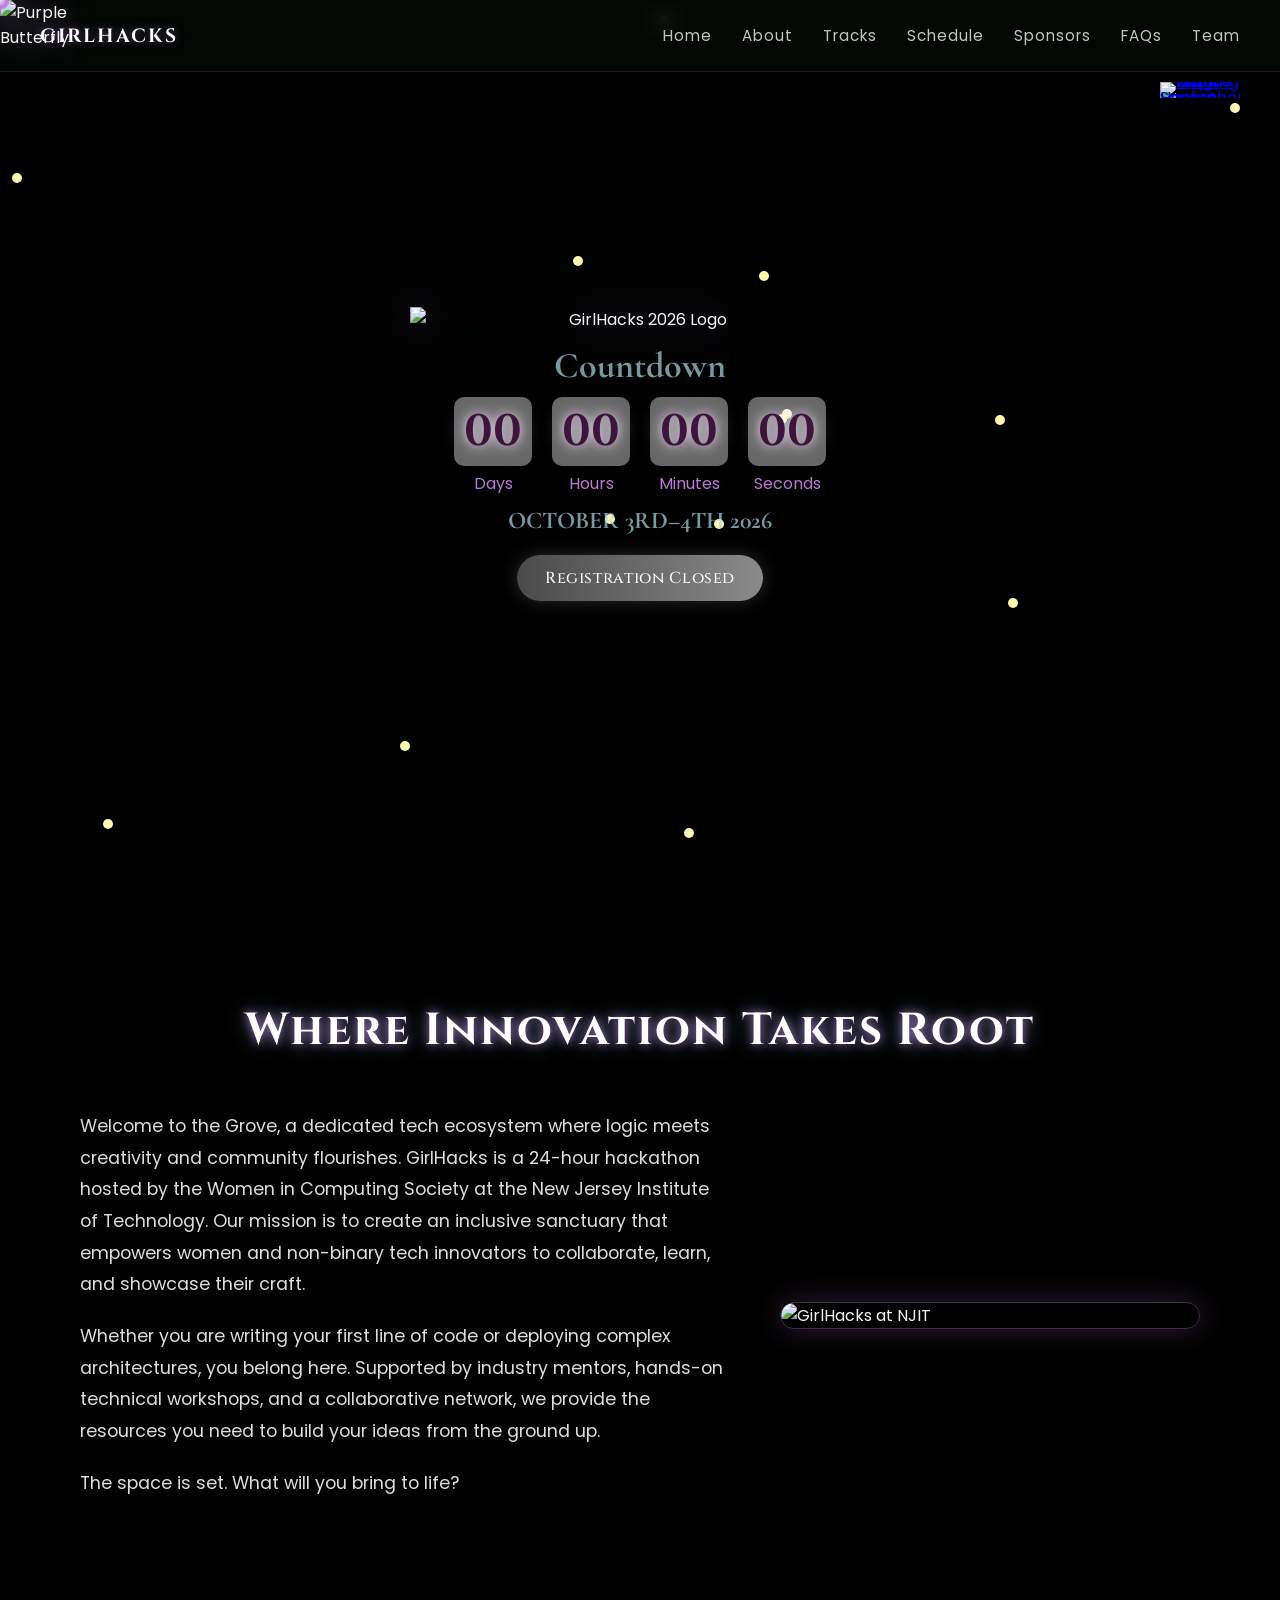
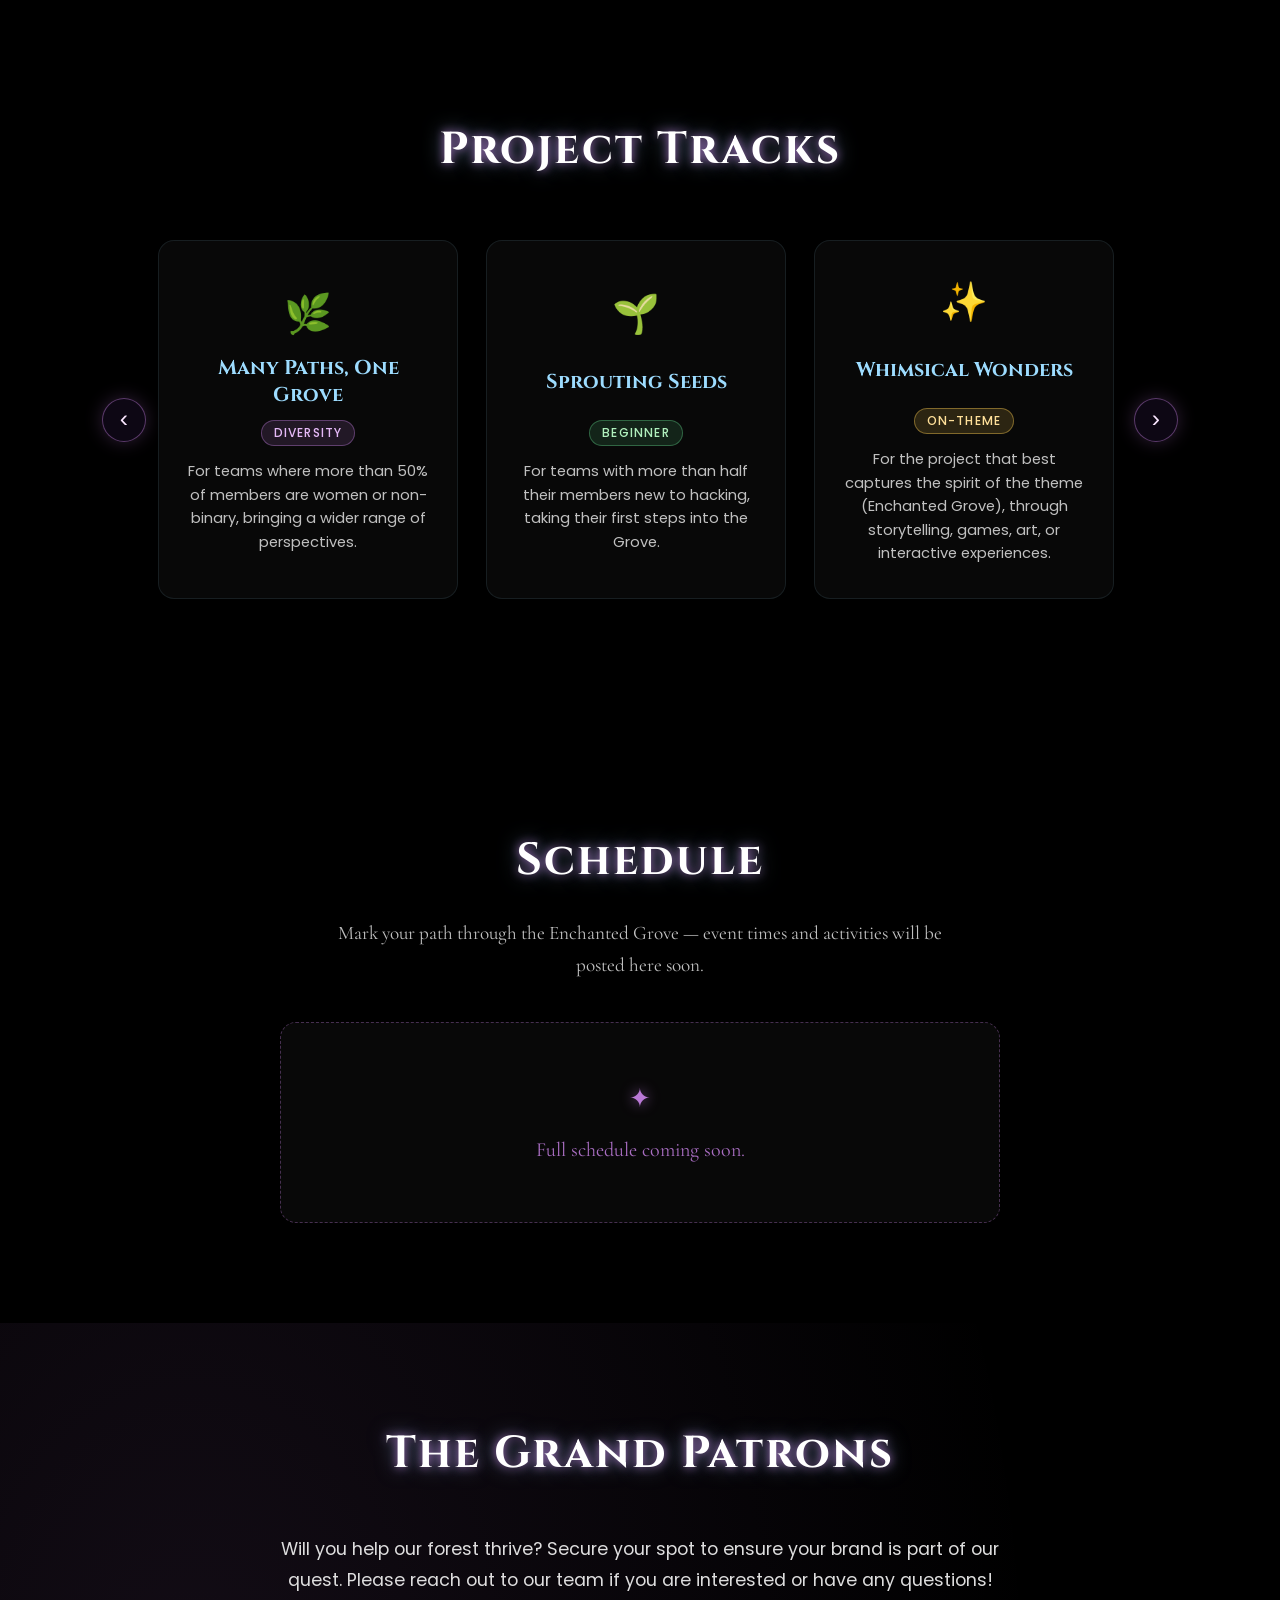
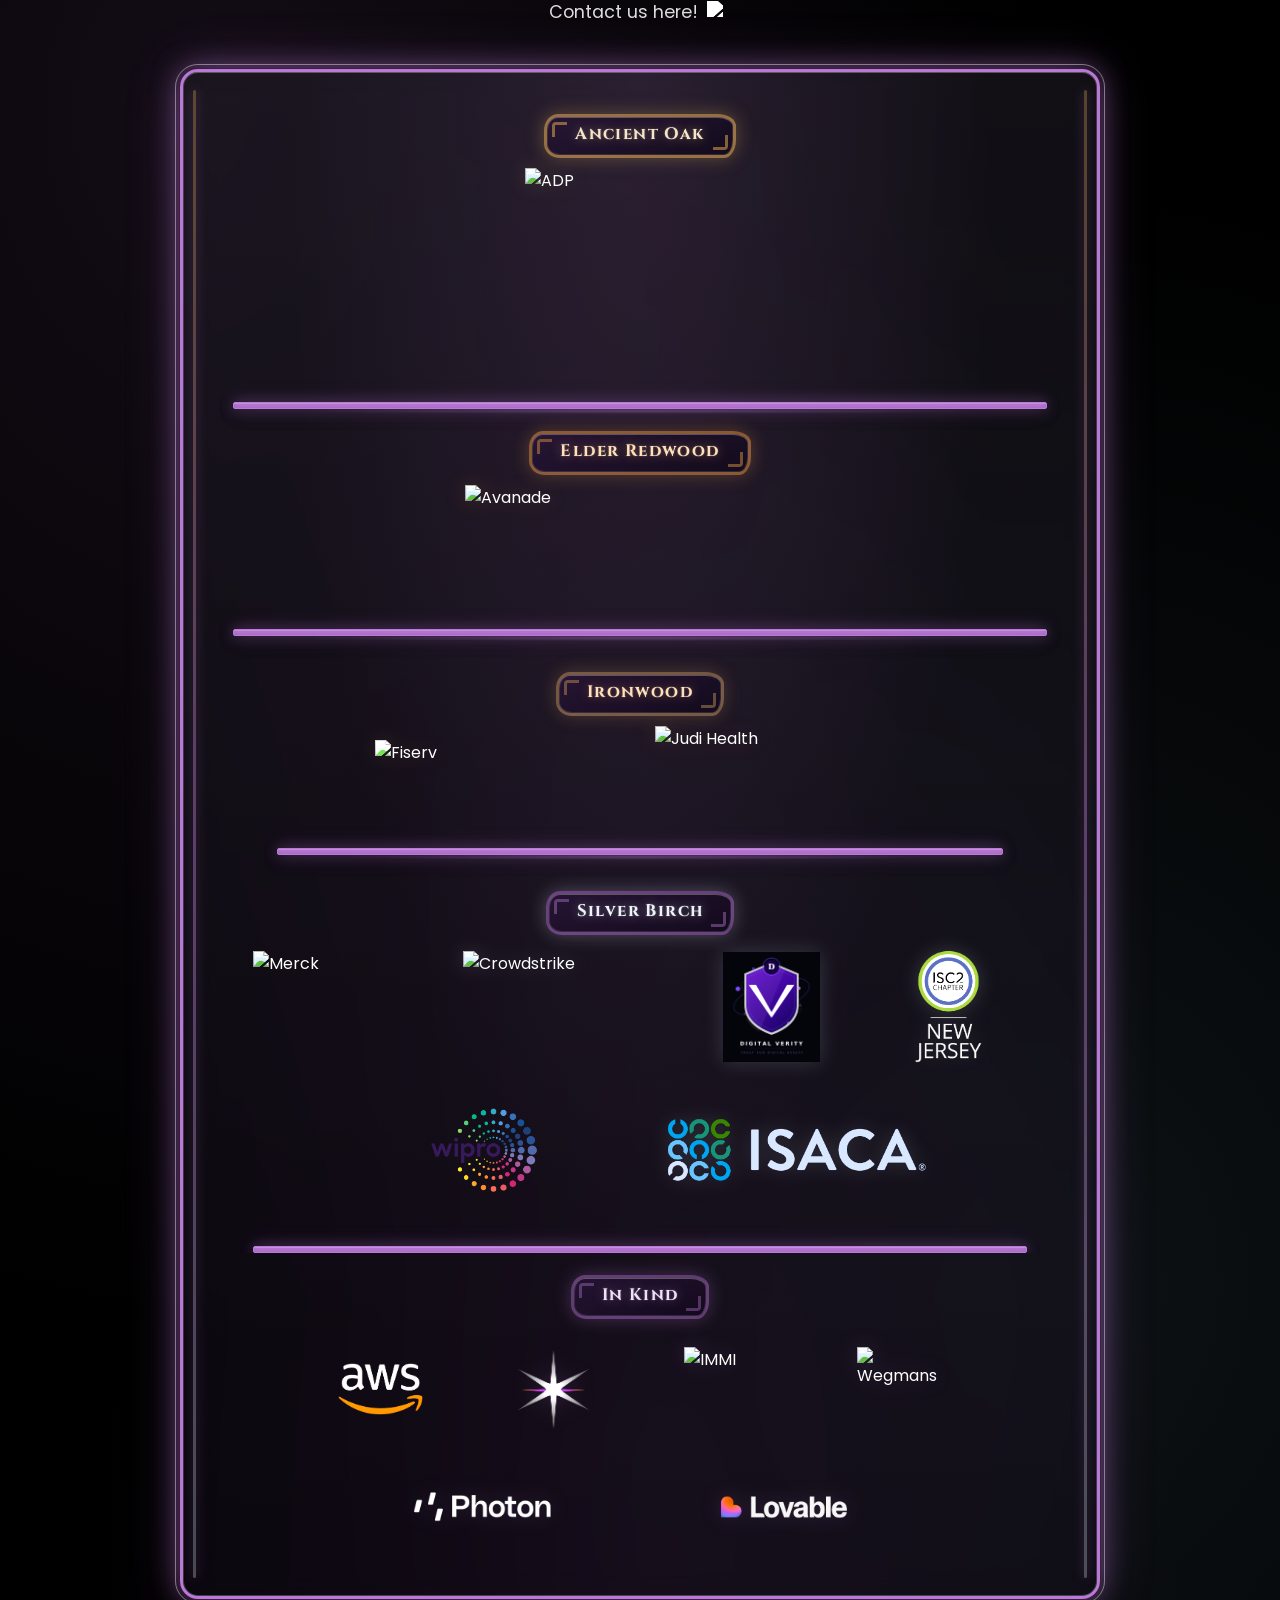
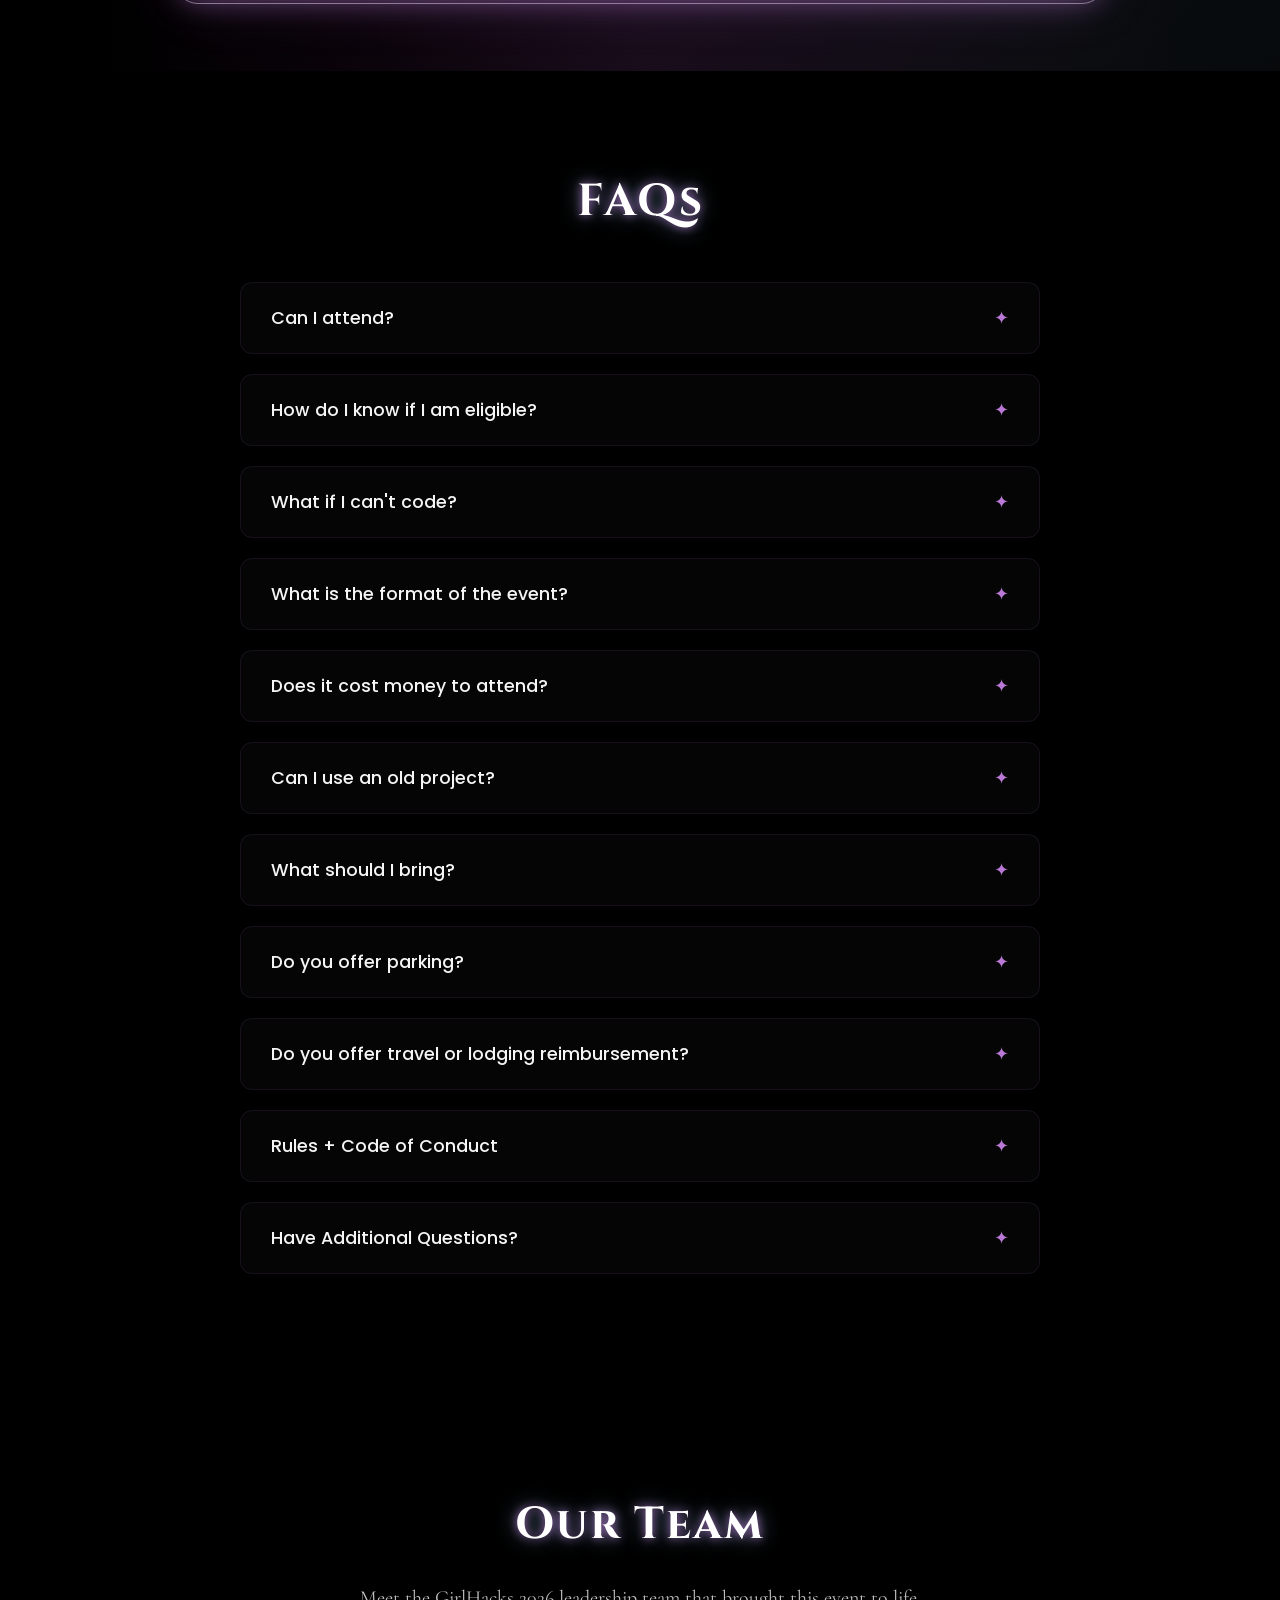
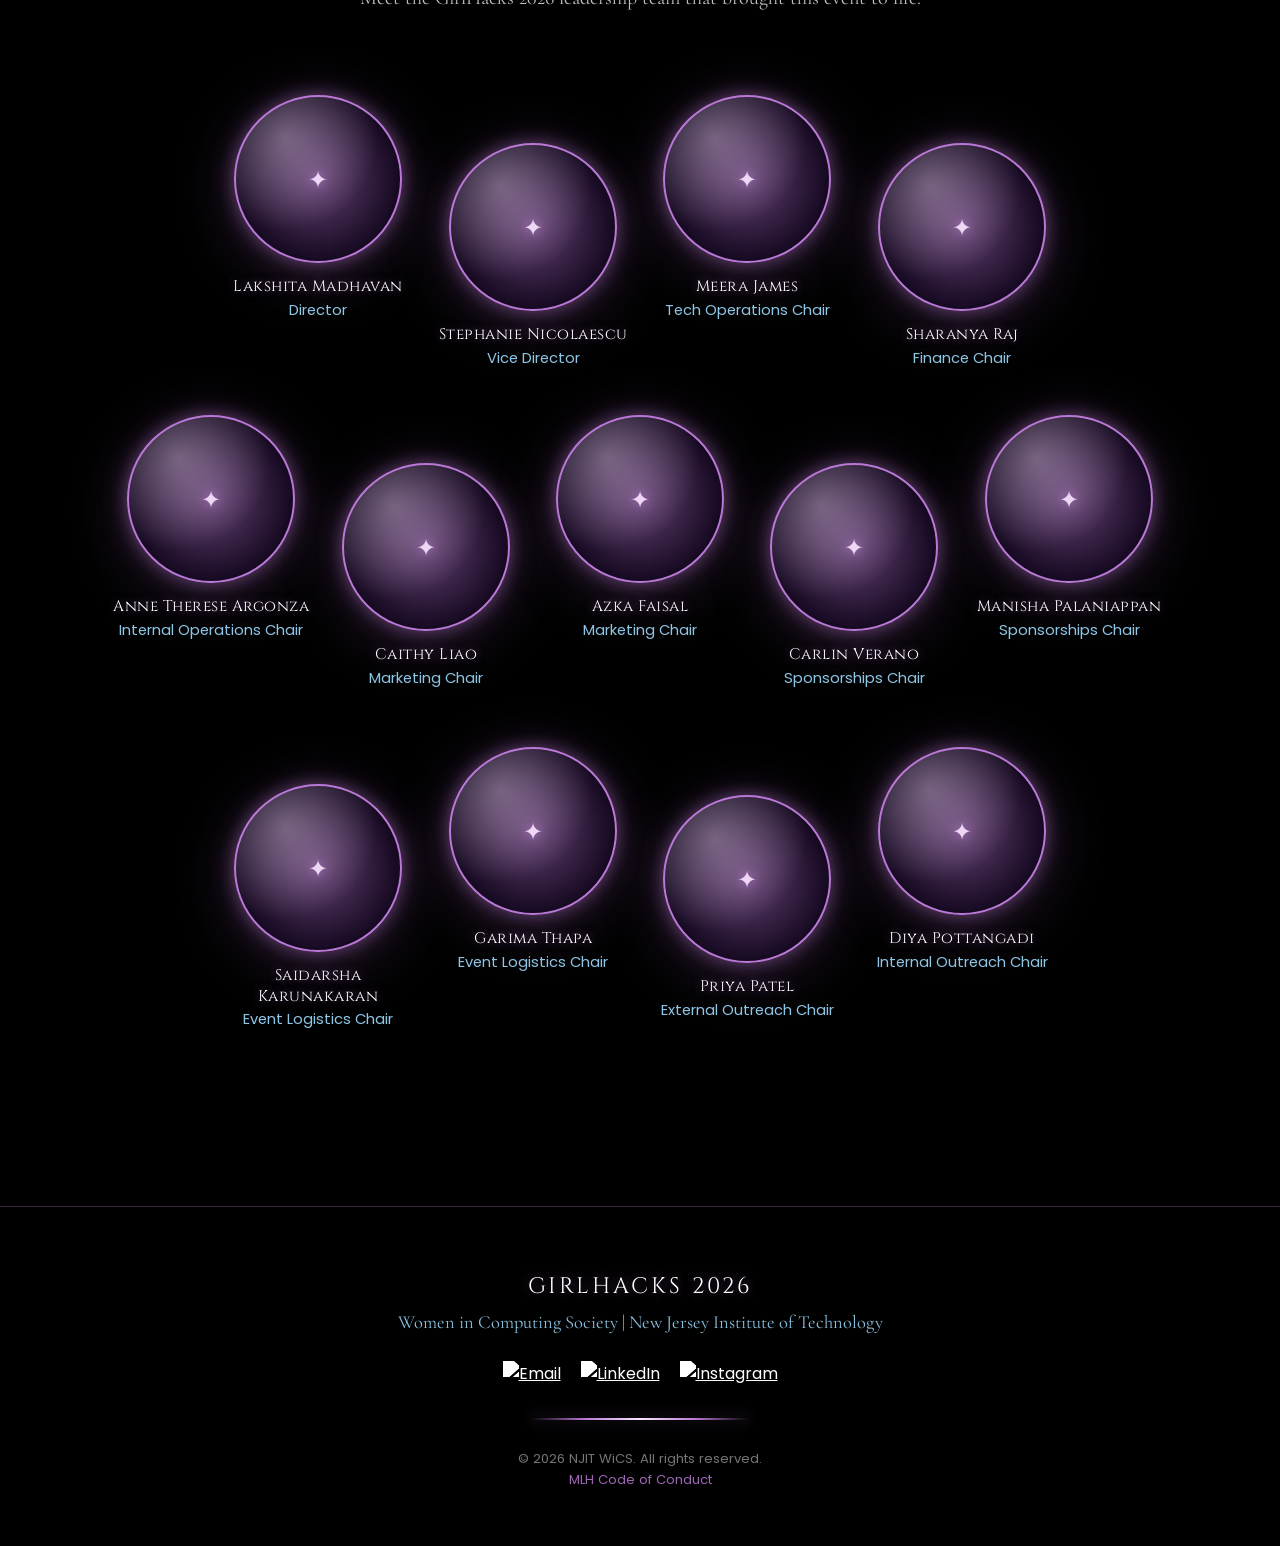
==== index.html @ 425a3413 "added sponsor tracks" ====
<!DOCTYPE html>
<html lang="en">
<head>
  <meta charset="UTF-8" />
  <meta name="viewport" content="width=device-width, initial-scale=1.0"/>
  <meta name="theme-color" content="#000000"/>
  <title>NJIT GIRLHACKS</title>
  <link rel="icon" href="assets/girlhacks_26_logo.PNG" type="image/png" />
  <link rel="apple-touch-icon" href="assets/girlhacks_26_logo.PNG" />


  <!-- Google tag (gtag.js) -->
  <script async src="https://www.googletagmanager.com/gtag/js?id=G-Q9ZQTSE6NP"></script>
  <script>
    window.dataLayer = window.dataLayer || [];
    function gtag(){dataLayer.push(arguments);}
    gtag('js', new Date());
    gtag('config', 'G-Q9ZQTSE6NP');
  </script>


  <!-- Fonts -->
  <link href="https://fonts.googleapis.com/css2?family=Cinzel:wght@400;700&family=Cormorant+Garamond:wght@400;600&family=Poppins:wght@300;400;500&display=swap" rel="stylesheet">


  <style>
    * {
      margin: 0;
      padding: 0;
      box-sizing: border-box;
    }


    html.lenis {
      height: auto;
    }


    .lenis-smooth {
      scroll-behavior: auto !important;
    }


    html {
      background-color: #000;
      overflow-x: hidden;
    }


    body {
      font-family: 'Poppins', sans-serif;
      color: #f5f5f5;
      overflow-x: hidden;
      background-color: #000;
      background-image:
        linear-gradient(rgba(0, 0, 0, 0.406), rgba(0, 0, 0, 0.85)),
        url('assets/landingBackground.png');
      background-repeat: no-repeat;
      background-position: center center;
      background-size: cover;
      background-attachment: fixed;
      cursor: none;
    }


    /* HERO */
    .hero {
      min-height: 100vh;
      padding: calc(var(--nav-height) + 20px) 0 60px;
      background: transparent;
      display: flex;
      align-items: center;
      justify-content: center;
      text-align: center;
      position: relative;
      overflow: hidden;
    }


    /* CONTENT */
    .hero-content {
      max-width: 800px;
      padding: 20px;
      animation: fadeUp 1.5s ease;
      z-index: 2;
    }


    .hero-logo {
      display: block;
      max-width: 460px;
      width: min(80vw, 460px);
      margin: 0 auto 0;
      filter: drop-shadow(0 0 24px rgba(186, 121, 214, 0.45)) drop-shadow(0 0 48px rgba(157, 220, 255, 0.25));
    }


    h1 {
      font-family: 'Cinzel', serif;
      font-size: 4rem;
      letter-spacing: 3px;
      margin-bottom: -20px;
      text-shadow:
        0 0 10px rgba(173,216,230,0.7),
        0 0 20px rgba(173,216,230,0.5);
    }


    .subtitle {
      font-family: 'Cormorant Garamond', serif;
      font-size: 1.5rem;
      margin-top: 10px;
      margin-bottom: 20px;
      font-weight: bold;
      color: rgba(173,216,230,0.7);
    }

    .registration-closed {
      display: inline-block;
      margin: 0 auto 24px;
      padding: 12px 28px;
      font-family: 'Cinzel', serif;
      font-size: 1rem;
      font-weight: 500;
      letter-spacing: 0.04em;
      color: #fff;
      background: linear-gradient(90deg, #4a4a4a, #8a8a8a);
      border-radius: 50px;
      box-shadow: 0 0 18px rgba(120, 120, 120, 0.35);
      pointer-events: none;
      user-select: none;
    }


    /* SOCIAL ICONS */
    .social-icons {
      display: flex;
      justify-content: center;
      gap: 20px;
      margin-top: 10px;
    }


    .social-icons img {
      width: 38px;
      filter: brightness(0) invert(1);
      transition: all 0.3s ease;
    }


    .social-icons a:hover img {
      transform: scale(1.2);
      filter: drop-shadow(0 0 10px #9ddcff);
    }


    .email-icon-link {
      display: inline-flex;
      vertical-align: middle;
      text-decoration: none;
      margin-left: 4px;
    }


    .email-icon-link img {
      width: 24px;
      height: 24px;
      filter: brightness(0) invert(1);
      transition: all 0.3s ease;
    }


    .email-icon-link:hover img {
      transform: scale(1.15);
      filter: drop-shadow(0 0 8px #9ddcff);
    }


    /* COUNTDOWN */
    .countdown {
      margin-top: 12px;
      text-align: center;
    }


    .countdown h2 {
      font-family: 'Cormorant Garamond', serif;
      font-size: 2.25rem;
      margin-bottom: 10px;
      color: rgba(173,216,230,0.7);
    }


    .countdown-timer {
      display: flex;
      justify-content: center;
      gap: 20px;
    }


    .time-unit {
      display: flex;
      flex-direction: column;
      align-items: center;
    }


    .time-unit span {
      font-family: 'Cinzel', serif;
      font-size: 2.75rem;
      font-weight: bold;
      color: #3d143d;
      padding: 5px 10px;
      border-radius: 10px;
      background: rgba(255,255,255,0.4);
      text-shadow:
        0 0 10px rgba(250,230,255,0.7),
        0 0 20px rgba(250,230,255,0.8);
    }


    .time-unit p {
      font-size: 1rem;
      margin-top: 5px;
      color: #ba79d6;
    }


    /* FLOATING PARTICLES */
    .particle {
      position: fixed;
      width: 10px;
      height: 10px;
      border-radius: 70%;
      background: #fff6b0;
      pointer-events: none;  
      z-index: 1; 
      animation: floatParticle linear infinite;
    }


    @keyframes floatParticle {
      0% { transform: translateY(0); opacity: 0; }
      50% { opacity: 1; }
      100% { transform: translateY(-80px); opacity: 0; }
    }


    /* CURSOR GLOW */
    .cursor {
      position: fixed;
      width: 20px;
      height: 20px;
      border-radius: 50%;
      pointer-events: none;
      background: radial-gradient(circle, #fae6ff, #ba79d6, transparent);
      transform: translate(-50%, -50%);
      z-index: 4000;
    }


    .trail {
      position: fixed;
      width: 4px;
      height: 4px;
      border-radius: 50%;
      background: #ba79d6;
      pointer-events: none;
      z-index: 3999;
      animation: fadeTrail 1s linear forwards;
    }


    @keyframes fadeTrail {
      to {
        opacity: 0;
        transform: scale(0.3);
      }
    }


    /* ANIMATIONS */
    @keyframes fadeUp {
      from { opacity: 0; transform: translateY(40px); }
      to { opacity: 1; transform: translateY(0); }
    }


    .navbar {
      position: fixed;
      top: 0;
      left: 0;
      width: 100%;
      padding: 12px max(40px, env(safe-area-inset-right)) 12px max(40px, env(safe-area-inset-left));
      padding-top: max(12px, env(safe-area-inset-top));
      display: flex;
      justify-content: flex-end;
      align-items: center;
      z-index: 1000;
      cursor: none;
      background: rgba(4, 13, 6, 0.6);
      backdrop-filter: blur(12px);
      -webkit-backdrop-filter: blur(12px);
      border-bottom: 1px solid rgba(186, 121, 214, 0.15);
      box-sizing: border-box;
      min-height: var(--nav-height);
      overflow: visible;
    }

    .nav-logo {
      display: inline-flex; 
      align-items: center;  
      font-family: 'Cinzel', serif;
      font-size: 1.2rem;
      font-weight: 700;
      letter-spacing: 2px;
      color: #fff;
      text-decoration: none;
      cursor: none;
      text-shadow: 0 0 10px rgba(186, 121, 214, 0.5);
      margin-right: auto;
    }
    #mlh-trust-badge {
      position: fixed;
      top: calc(var(--nav-height) + 10px);
      right: 40px;
      display: block;
      max-width: 100px;
      min-width: 60px;
      width: 80px;
      z-index: 999;
      line-height: 0;
      opacity: 1;
      visibility: visible;
      transition: opacity 0.35s ease, visibility 0.35s ease;
    }


    #mlh-trust-badge.is-hidden {
      opacity: 0;
      visibility: hidden;
      pointer-events: none;
    }


    #mlh-trust-badge img {
      width: 100%;
      display: block;
    }


    .nav-links {
      display: flex;
      gap: 30px;
      list-style: none;
    }


    .nav-links a {
      font-size: 0.95rem;
      color: rgba(245, 245, 245, 0.8);
      text-decoration: none;
      cursor: none;
      transition: all 0.3s ease;
      letter-spacing: 1px;
    }


    .nav-links a:hover {
      color: #ba79d6;
      text-shadow: 0 0 8px rgba(186, 121, 214, 0.6);
    }

    .nav-toggle {
      display: none;
      flex-direction: column;
      justify-content: center;
      align-items: center;
      gap: 5px;
      width: 44px;
      height: 44px;
      padding: 0;
      border: 1px solid rgba(186, 121, 214, 0.35);
      border-radius: 10px;
      background: rgba(255, 255, 255, 0.04);
      cursor: pointer;
      z-index: 1001;
      flex-shrink: 0;
      -webkit-tap-highlight-color: transparent;
      touch-action: manipulation;
    }

    .nav-toggle span {
      display: block;
      width: 20px;
      height: 2px;
      background: #fae6ff;
      border-radius: 2px;
      transition: transform 0.3s ease, opacity 0.3s ease;
      pointer-events: none;
    }

    .nav-toggle.is-active span:nth-child(1) {
      transform: translateY(7px) rotate(45deg);
    }

    .nav-toggle.is-active span:nth-child(2) {
      opacity: 0;
    }

    .nav-toggle.is-active span:nth-child(3) {
      transform: translateY(-7px) rotate(-45deg);
    }

    .nav-backdrop {
      display: none;
    }

    body.nav-open {
      overflow: hidden;
    }


    /* GENERAL SECTIONS STYLING */
    .section-container {
      padding: 100px 40px;
      max-width: 1200px;
      margin: 0 auto;
    }


    .section-title {
      font-family: 'Cinzel', serif;
      font-size: 2.8rem;
      text-align: center;
      margin-bottom: 50px;
      letter-spacing: 2px;
      color: #fff;
      position: relative;
      width: fit-content;
      max-width: 100%;
      margin-left: auto;
      margin-right: auto;
      text-shadow:
        0 0 10px rgba(186, 121, 214, 0.8),
        0 0 20px rgba(157, 220, 255, 0.5);
    }


    .section-title::after {
      content: '';
      position: absolute;
      left: 50%;
      bottom: -14px;
      transform: translateX(-50%) scaleX(0.4);
      width: 100%;
      height: 10px;
      border-radius: 50%;
      background: radial-gradient(
        ellipse at center,
        #fae6ff 0%,
        #ba79d6 45%,
        transparent 75%
      );
      opacity: 0;
      pointer-events: none;
    }


    .section-title.title-glow-active::after {
      animation: section-title-glow 2.4s ease-out forwards;
    }


    @keyframes section-title-glow {
      0% {
        opacity: 0;
        transform: translateX(-50%) scaleX(0.3);
        filter: blur(0);
      }
      18% {
        opacity: 1;
        transform: translateX(-50%) scaleX(1.15);
        filter: blur(1px);
      }
      68% {
        opacity: 0.8;
        transform: translateX(-50%) scaleX(1.05);
        filter: blur(1px);
      }
      100% {
        opacity: 0;
        transform: translateX(-50%) scaleX(0.85);
        filter: blur(3px);
      }
    }


    /* ABOUT SECTION */
    #about {
      background: rgba(0, 0, 0, 0.2);
      position: relative;
    }
    .about-content { display: flex; align-items: center; gap: 50px; flex-wrap: wrap; }
    .about-text { flex: 1; min-width: 300px; font-size: 1.1rem; line-height: 1.8; color: rgba(245, 245, 245, 0.9); }
    .about-text p { margin-bottom: 20px; }
    .about-graphic {
      flex: 1;
      min-width: 280px;
      max-width: 420px;
      display: flex;
      align-items: center;
      justify-content: center;
      overflow: hidden;
      border-radius: 16px;
      border: 1px solid rgba(186, 121, 214, 0.35);
      box-shadow: 0 0 30px rgba(186, 121, 214, 0.25);
    }

    .about-graphic img {
      width: 100%;
      height: auto;
      display: block;
      object-fit: cover;
      border-radius: 16px;
    }


    /* TRACKS SECTION */
    #tracks {
      background: rgba(0, 0, 0, 0.2);
      position: relative;
      overflow: hidden;
    }

    .tracks-carousel {
      --track-gap: 28px;
      --track-card-w: 300px;
      --tracks-visible: 3;
      position: relative;
      z-index: 2;
      width: min(100%, calc(var(--tracks-visible) * var(--track-card-w) + (var(--tracks-visible) - 1) * var(--track-gap) + 120px));
      margin: 0 auto;
      padding: 10px 0 30px;
      display: flex;
      align-items: center;
      gap: 12px;
    }

    .tracks-viewport {
      flex: 1;
      min-width: 0;
      overflow: hidden;
      width: calc(var(--tracks-visible) * var(--track-card-w) + (var(--tracks-visible) - 1) * var(--track-gap));
      max-width: 100%;
    }

    .tracks-carousel-track {
      display: flex;
      gap: var(--track-gap);
      width: max-content;
      will-change: transform;
    }

    .tracks-carousel.is-floating .tracks-carousel-track {
      transition: none;
    }

    .tracks-carousel.is-static .tracks-carousel-track {
      transition: transform 0.45s cubic-bezier(0.22, 1, 0.36, 1);
    }

    .tracks-nav {
      flex: 0 0 auto;
      width: 44px;
      height: 44px;
      border-radius: 50%;
      border: 1px solid rgba(186, 121, 214, 0.45);
      background: rgba(18, 10, 28, 0.72);
      color: #fae6ff;
      font-size: 1.55rem;
      line-height: 1;
      display: inline-flex;
      align-items: center;
      justify-content: center;
      cursor: pointer;
      box-shadow: 0 0 18px rgba(186, 121, 214, 0.25);
      transition: border-color 0.25s ease, background 0.25s ease, transform 0.25s ease, box-shadow 0.25s ease, opacity 0.25s ease;
    }

    .tracks-nav:hover,
    .tracks-nav:focus-visible {
      border-color: rgba(157, 220, 255, 0.7);
      background: rgba(40, 22, 55, 0.9);
      box-shadow: 0 0 22px rgba(157, 220, 255, 0.28);
      transform: scale(1.05);
      outline: none;
    }

    .tracks-nav:disabled {
      opacity: 0.35;
      cursor: default;
      transform: none;
      box-shadow: none;
    }

    .tracks-carousel .track-card {
      flex: 0 0 var(--track-card-w);
      width: var(--track-card-w);
      min-width: var(--track-card-w);
      min-height: 280px;
      background: rgba(255, 255, 255, 0.03);
      border: 1px solid rgba(157, 220, 255, 0.1);
      border-radius: 16px;
      padding: 28px 24px;
      text-align: center;
      display: flex;
      flex-direction: column;
      align-items: center;
      justify-content: center;
      transition: border-color 0.4s ease, box-shadow 0.4s ease, transform 0.4s ease;
      box-sizing: border-box;
    }

    .track-card > :last-child {
      margin-bottom: 0;
    }

    .tracks-carousel .track-card:hover {
      transform: translateY(-8px) scale(1.02);
      border-color: rgba(186, 121, 214, 0.4);
      box-shadow: 0 10px 30px rgba(186, 121, 214, 0.15);
    }

    .track-icon { font-size: 2.4rem; margin-bottom: 12px; display: inline-block; }
    .track-card h3 {
      font-family: 'Cinzel', serif;
      font-size: 1.25rem;
      line-height: 1.35;
      margin-bottom: 12px;
      color: #9ddcff;
      min-height: 2.7em;
      display: flex;
      align-items: center;
      justify-content: center;
    }
    .track-badge {
      display: inline-block;
      font-family: 'Poppins', sans-serif;
      font-size: 0.76rem;
      font-weight: 500;
      letter-spacing: 1.2px;
      text-transform: uppercase;
      border-radius: 999px;
      padding: 3px 12px;
      margin-bottom: 14px;
    }
    .track-badge--diversity {
      color: #e5b9f7;
      background: rgba(186, 121, 214, 0.15);
      border: 1px solid rgba(186, 121, 214, 0.4);
    }
    .track-badge--beginner {
      color: #b0f0bd;
      background: rgba(90, 200, 130, 0.15);
      border: 1px solid rgba(90, 200, 130, 0.4);
    }
    .track-badge--theme {
      color: #ffe099;
      background: rgba(255, 205, 80, 0.15);
      border: 1px solid rgba(255, 205, 80, 0.4);
    }
    .track-badge--sponsor {
      color: #c8e6ff;
      background: rgba(157, 220, 255, 0.12);
      border: 1px solid rgba(157, 220, 255, 0.4);
    }
    .track-sponsor-logo {
      display: block;
      width: auto;
      height: 36px;
      max-width: 120px;
      object-fit: contain;
      object-position: center;
      margin: 0 auto 12px;
    }
    .track-sponsor-logo--avanade {
      height: 42px;
      max-width: 170px;
    }
    .track-card p {
      font-size: 0.92rem;
      color: rgba(245, 245, 245, 0.78);
      line-height: 1.6;
      margin: 0;
    }

    @media (max-width: 980px) {
      .tracks-carousel {
        --track-card-w: 260px;
        --track-gap: 22px;
        width: min(100%, calc(var(--tracks-visible) * var(--track-card-w) + (var(--tracks-visible) - 1) * var(--track-gap) + 100px));
      }

      .tracks-carousel .track-card {
        min-height: 260px;
        padding: 24px 20px;
      }
    }

    @media (max-width: 720px) {
      .tracks-carousel {
        --tracks-visible: 1;
        --track-card-w: min(78vw, 300px);
        width: 100%;
        padding-left: 4px;
        padding-right: 4px;
      }

      .tracks-nav {
        width: 38px;
        height: 38px;
        font-size: 1.35rem;
      }

      .tracks-carousel .track-card {
        min-height: 240px;
      }
    }

    @media (prefers-reduced-motion: reduce) {
      .tracks-carousel.is-static .tracks-carousel-track {
        transition: none;
      }

      .tracks-carousel .track-card:hover {
        transform: none;
      }
    }


    /* SCHEDULE SECTION */
    #schedule {
      background: rgba(0, 0, 0, 0.15);
      position: relative;
    }

    .schedule-intro {
      text-align: center;
      max-width: 640px;
      margin: -24px auto 40px;
      font-family: 'Cormorant Garamond', serif;
      font-size: 1.2rem;
      line-height: 1.7;
      color: rgba(245, 245, 245, 0.78);
    }

    .schedule-placeholder {
      max-width: 720px;
      margin: 0 auto;
      padding: 56px 32px;
      text-align: center;
      border: 1px dashed rgba(186, 121, 214, 0.35);
      border-radius: 16px;
      background: rgba(255, 255, 255, 0.03);
    }

    .schedule-placeholder-icon {
      display: block;
      font-size: 1.6rem;
      color: #ba79d6;
      text-shadow: 0 0 14px rgba(186, 121, 214, 0.7);
      margin-bottom: 16px;
    }

    .schedule-placeholder p {
      font-family: 'Cormorant Garamond', serif;
      font-size: 1.25rem;
      color: rgba(186, 121, 214, 0.9);
      line-height: 1.6;
    }

    /* INTERACTIVE SCHEDULE STYLES (temporarily disabled)
    .schedule-board {
      --schedule-bg: rgba(18, 11, 36, 0.72);
      --schedule-border: rgba(88, 28, 135, 0.4);
      --schedule-gold: #fbbf24;
      --schedule-gold-soft: rgba(251, 191, 36, 0.35);
      max-width: 920px;
      margin: 0 auto;
      padding: 18px 16px 16px;
      border-radius: 18px;
      background:
        linear-gradient(180deg, rgba(255, 255, 255, 0.04), rgba(255, 255, 255, 0.01)),
        var(--schedule-bg);
      border: 1px solid var(--schedule-border);
      box-shadow:
        0 0 0 1px rgba(250, 230, 255, 0.06),
        0 0 28px rgba(186, 121, 214, 0.18),
        inset 0 1px 0 rgba(255, 255, 255, 0.06);
      backdrop-filter: blur(14px);
      -webkit-backdrop-filter: blur(14px);
    }

    .schedule-day-toggle {
      display: flex;
      justify-content: center;
      margin-bottom: 14px;
    }

    .schedule-day-toggle-inner {
      display: inline-flex;
      padding: 4px;
      gap: 4px;
      border-radius: 999px;
      background: rgba(8, 4, 18, 0.55);
      border: 1px solid rgba(186, 121, 214, 0.28);
    }

    .schedule-day-btn {
      appearance: none;
      border: 0;
      cursor: pointer;
      font-family: 'Cinzel', serif;
      font-size: 0.82rem;
      letter-spacing: 0.4px;
      color: rgba(245, 245, 245, 0.7);
      background: transparent;
      border-radius: 999px;
      padding: 9px 16px;
      transition: color 0.2s ease, background 0.2s ease, box-shadow 0.2s ease;
    }

    .schedule-day-btn.is-active {
      color: #fff8e7;
      background: linear-gradient(120deg, rgba(61, 20, 61, 0.95), rgba(186, 121, 214, 0.55));
      box-shadow: 0 0 16px rgba(251, 191, 36, 0.22), inset 0 0 0 1px rgba(251, 191, 36, 0.35);
    }

    .schedule-filters {
      display: flex;
      flex-wrap: wrap;
      justify-content: center;
      gap: 7px;
      margin-bottom: 14px;
    }

    .schedule-filter-btn {
      appearance: none;
      border: 1px solid rgba(186, 121, 214, 0.28);
      background: rgba(255, 255, 255, 0.03);
      color: rgba(245, 245, 245, 0.78);
      font-family: 'Poppins', sans-serif;
      font-size: 0.72rem;
      font-weight: 500;
      letter-spacing: 0.4px;
      text-transform: uppercase;
      border-radius: 999px;
      padding: 5px 11px;
      cursor: pointer;
      transition: border-color 0.2s ease, color 0.2s ease, box-shadow 0.2s ease, background 0.2s ease;
    }

    .schedule-filter-btn:hover {
      border-color: rgba(251, 191, 36, 0.45);
      color: #fff;
    }

    .schedule-filter-btn.is-active {
      color: #fff8e7;
      border-color: var(--schedule-gold);
      background: rgba(251, 191, 36, 0.12);
      box-shadow: 0 0 14px var(--schedule-gold-soft);
    }

    .schedule-list {
      max-height: min(520px, 62vh);
      overflow-y: auto;
      overscroll-behavior: contain;
      display: grid;
      grid-template-columns: 1fr;
      gap: 8px;
      padding-right: 6px;
      scrollbar-width: thin;
      scrollbar-color: rgba(186, 121, 214, 0.55) transparent;
    }

    .schedule-list::-webkit-scrollbar {
      width: 6px;
    }

    .schedule-list::-webkit-scrollbar-thumb {
      background: rgba(186, 121, 214, 0.45);
      border-radius: 999px;
    }

    .schedule-item {
      display: grid;
      grid-template-columns: 108px 1fr;
      gap: 8px 10px;
      align-items: start;
      padding: 10px 12px;
      border-radius: 12px;
      background: rgba(255, 255, 255, 0.025);
      border: 1px solid rgba(88, 28, 135, 0.35);
      transition: border-color 0.2s ease, box-shadow 0.2s ease, background 0.2s ease;
    }

    .schedule-item:hover {
      border-color: rgba(186, 121, 214, 0.45);
      background: rgba(186, 121, 214, 0.06);
    }

    .schedule-item.is-deadline {
      border-color: rgba(251, 191, 36, 0.55);
      box-shadow: 0 0 14px rgba(251, 191, 36, 0.18);
      background: rgba(251, 191, 36, 0.06);
    }

    .schedule-item-time {
      font-family: ui-monospace, 'SFMono-Regular', Menlo, Consolas, monospace;
      font-size: 0.68rem;
      line-height: 1.35;
      letter-spacing: 0.02em;
      color: rgba(251, 191, 36, 0.92);
      padding-top: 2px;
    }

    .schedule-item-body {
      min-width: 0;
    }

    .schedule-item-title {
      font-family: 'Cinzel', serif;
      font-size: 0.86rem;
      line-height: 1.3;
      color: #f5f5f5;
      margin: 0 0 4px;
    }

    .schedule-item-meta {
      display: flex;
      flex-wrap: wrap;
      align-items: center;
      gap: 6px;
    }

    .schedule-item-location {
      font-family: 'Poppins', sans-serif;
      font-size: 0.72rem;
      color: rgba(245, 245, 245, 0.62);
    }

    .schedule-badge {
      display: inline-flex;
      align-items: center;
      gap: 3px;
      font-family: 'Poppins', sans-serif;
      font-size: 0.64rem;
      font-weight: 500;
      letter-spacing: 0.4px;
      text-transform: uppercase;
      border-radius: 999px;
      padding: 2px 8px;
      border: 1px solid transparent;
      white-space: nowrap;
    }

    .schedule-badge--deadline {
      color: #fde68a;
      border-color: rgba(251, 191, 36, 0.65);
      background: rgba(251, 191, 36, 0.12);
      box-shadow: 0 0 10px rgba(251, 191, 36, 0.2);
    }

    .schedule-badge--food {
      color: #bbf7d0;
      border-color: rgba(74, 222, 128, 0.45);
      background: rgba(34, 197, 94, 0.1);
    }

    .schedule-badge--workshop {
      color: #ddd6fe;
      border-color: rgba(167, 139, 250, 0.5);
      background: rgba(139, 92, 246, 0.12);
    }

    .schedule-badge--career {
      color: #bfdbfe;
      border-color: rgba(96, 165, 250, 0.5);
      background: rgba(59, 130, 246, 0.12);
    }

    .schedule-badge--mentorship,
    .schedule-badge--social {
      color: #e9d5ff;
      border-color: rgba(216, 180, 254, 0.5);
      background: rgba(192, 132, 252, 0.12);
    }

    .schedule-badge--core {
      color: #c4b5fd;
      border-color: rgba(186, 121, 214, 0.55);
      background: rgba(186, 121, 214, 0.12);
    }

    .schedule-badge--logistics {
      color: #e5e7eb;
      border-color: rgba(156, 163, 175, 0.45);
      background: rgba(156, 163, 175, 0.1);
    }

    .schedule-empty {
      grid-column: 1 / -1;
      text-align: center;
      padding: 28px 12px;
      font-family: 'Cormorant Garamond', serif;
      font-size: 1.1rem;
      color: rgba(245, 245, 245, 0.65);
    }

    @media (max-width: 820px) {
      .schedule-list {
        max-height: min(480px, 58vh);
      }

      .schedule-item {
        grid-template-columns: 96px 1fr;
      }
    }

    @media (max-width: 560px) {
      .schedule-board {
        padding: 14px 10px 12px;
      }

      .schedule-day-btn {
        font-size: 0.74rem;
        padding: 8px 12px;
      }

      .schedule-item {
        grid-template-columns: 1fr;
        gap: 4px;
        padding: 10px;
      }

      .schedule-item-time {
        font-size: 0.7rem;
      }

      .schedule-item-title {
        font-size: 0.84rem;
      }
    }


    */

    /* SPONSORS SECTION — Magical Vine */
    #sponsors {
      position: relative;
      overflow: visible;
      background:
        radial-gradient(ellipse at 15% 20%, rgba(186, 121, 214, 0.1), transparent 55%),
        radial-gradient(ellipse at 85% 80%, rgba(157, 220, 255, 0.08), transparent 50%),
        radial-gradient(ellipse at 50% 100%, rgba(61, 20, 61, 0.35), transparent 60%),
        rgba(0, 0, 0, 0.32);
    }

    #sponsors::before {
      content: '';
      position: absolute;
      inset: 0;
      background: url('assets/vine_scrollbar.webp') center / cover no-repeat;
      opacity: 0.04;
      pointer-events: none;
      z-index: 0;
    }

    #sponsors .section-container {
      position: relative;
      z-index: 2;
      padding-bottom: 72px;
      padding-left: clamp(28px, 6vw, 72px);
      padding-right: clamp(28px, 6vw, 72px);
    }

    /* Wrapper sized to the terrarium rectangle so the SVG frame matches it */
    .sponsors-archway {
      position: relative;
      z-index: 2;
      width: 100%;
      max-width: 920px;
      margin: 0 auto;
    }

    .sponsor-message {
      position: relative;
      z-index: 2;
      max-width: 720px;
      margin: 0 auto 40px;
      text-align: center;
      font-size: 1.1rem;
      line-height: 1.8;
      color: rgba(245, 245, 245, 0.9);
    }

    .sponsor-message a {
      color: #ba79d6;
      text-decoration: underline;
      transition: color 0.3s ease;
    }

    .sponsor-message a:hover {
      color: #9ddcff;
    }

    .sponsors-container {
      position: relative;
      z-index: 2;
      width: 100%;
      max-width: none;
      margin: 0;
      padding: 28px 22px 36px;
      display: flex;
      flex-direction: column;
      gap: 8px;
      border-radius: 18px;
      background:
        linear-gradient(180deg, rgba(255, 255, 255, 0.05), rgba(255, 255, 255, 0.015)),
        radial-gradient(ellipse at 50% 0%, rgba(186, 121, 214, 0.12), transparent 55%),
        rgba(12, 8, 20, 0.45);
      border: 3px solid #ba79d6;
      outline: 1px solid rgba(250, 230, 255, 0.45);
      outline-offset: 4px;
      box-shadow:
        0 0 0 1px rgba(61, 20, 61, 0.6),
        0 0 28px rgba(186, 121, 214, 0.5),
        0 0 56px rgba(186, 121, 214, 0.22),
        inset 0 0 0 1px rgba(250, 230, 255, 0.2),
        inset 0 1px 0 rgba(255, 255, 255, 0.12),
        inset 0 -1px 0 rgba(157, 220, 255, 0.06);
      backdrop-filter: blur(14px);
      -webkit-backdrop-filter: blur(14px);
    }

    .sponsors-container::before,
    .sponsors-container::after {
      content: '';
      position: absolute;
      top: 18px;
      bottom: 18px;
      width: 3px;
      border-radius: 999px;
      background: linear-gradient(
        180deg,
        rgba(218, 165, 80, 0.35),
        rgba(186, 121, 214, 0.45),
        rgba(220, 230, 240, 0.3)
      );
      box-shadow: 0 0 12px rgba(186, 121, 214, 0.35);
      pointer-events: none;
    }

    .sponsors-container::before { left: 10px; }
    .sponsors-container::after { right: 10px; }

    .terrarium-shelf {
      --shelf-pulse-soft: rgba(186, 121, 214, 0.18);
      --shelf-pulse-strong: rgba(186, 121, 214, 0.35);
      --shelf-label: #fae6ff;
      --plaque-border: rgba(186, 121, 214, 0.55);
      --plaque-glow: rgba(186, 121, 214, 0.3);
      --logo-size: 120px;
      position: relative;
      display: flex;
      flex-direction: column;
      align-items: center;
      padding: 14px 28px 0;
    }

    .terrarium-shelf--oak {
      --shelf-pulse-soft: rgba(218, 165, 80, 0.2);
      --shelf-pulse-strong: rgba(255, 214, 120, 0.45);
      --shelf-label: #f5e6c8;
      --plaque-border: rgba(218, 165, 80, 0.65);
      --plaque-glow: rgba(218, 165, 80, 0.35);
      --logo-size: 230px;
    }

    .terrarium-shelf--redwood {
      --shelf-pulse-soft: rgba(212, 140, 64, 0.2);
      --shelf-pulse-strong: rgba(255, 180, 90, 0.45);
      --shelf-label: #ffe0b8;
      --plaque-border: rgba(212, 140, 64, 0.6);
      --plaque-glow: rgba(212, 140, 64, 0.32);
      --logo-size: 350px;
      --logo-height: 140px;
    }

    .terrarium-shelf--ironwood {
      --shelf-pulse-soft: rgba(212, 140, 64, 0.16);
      --shelf-pulse-strong: rgba(255, 180, 90, 0.38);
      --shelf-label: #ffe0b8;
      --plaque-border: rgba(196, 150, 90, 0.55);
      --plaque-glow: rgba(196, 150, 90, 0.28);
      --logo-size: 250px;
      --logo-height: 100px;
      padding: 28px 72px 0;
    }

    .terrarium-shelf--ironwood .terrarium-shelf-items {
      align-items: center;
      gap: 48px 80px;
      padding-bottom: 24px;
    }

    .terrarium-shelf--ironwood .sponsor-cloche-logo {
      width: var(--logo-size);
      height: var(--logo-height);
    }

    .terrarium-shelf--ironwood .sponsor-cloche--fiserv .sponsor-cloche-logo {
      width: 200px;
      height: 72px;
    }

    .terrarium-shelf--ironwood .sponsor-cloche-logo img {
      width: 100%;
      height: 100%;
      object-fit: contain;
      object-position: center;
    }

    .terrarium-shelf--birch {
      --shelf-pulse-soft: rgba(190, 205, 220, 0.2);
      --shelf-pulse-strong: rgba(230, 240, 255, 0.45);
      --shelf-label: #eef4fa;
      --plaque-border: rgba(186, 121, 214, 0.5);
      --plaque-glow: rgba(200, 214, 230, 0.3);
      --logo-size: 300px;
      --logo-height: 120px;
      padding: 28px 48px 0;
      min-height: 240px;
      overflow: hidden;
    }

    .terrarium-shelf--birch .terrarium-shelf-items {
      display: flex;
      flex-wrap: wrap;
      justify-content: center;
      align-items: center;
      gap: 10px 12px;
      width: min(1040px, 100%);
      margin-inline: auto;
      padding: 0 0 28px;
      box-sizing: border-box;
    }

    .terrarium-shelf--birch .sponsor-cloche {
      flex: 1 1 160px;
      min-width: 0;
      max-width: 300px;
    }

    .terrarium-shelf--birch .sponsor-cloche-logo {
      width: 100%;
      max-width: 280px;
      height: 112px;
    }

    .terrarium-shelf--birch .sponsor-cloche--merck .sponsor-cloche-logo {
      animation: none;
      filter: none;
    }

    .terrarium-shelf--inkind .sponsor-cloche--aws .sponsor-cloche-logo {
      animation: none;
      filter: none;
    }

    .terrarium-shelf--birch .sponsor-cloche--digitalverity .sponsor-cloche-logo {
      width: 100%;
      max-width: 270px;
      height: 110px;
    }

    .terrarium-shelf--birch .sponsor-cloche--isc2 {
      flex: 0 1 145px;
      max-width: 145px;
    }

    .terrarium-shelf--birch .sponsor-cloche--isc2 .sponsor-cloche-logo {
      width: 135px;
      max-width: 135px;
      height: 125px;
    }

    .terrarium-shelf--birch .sponsor-cloche--wipro .sponsor-cloche-logo {
      max-width: 160px;
      height: 140px;
      animation: none;
      filter: none;
    }

    .terrarium-shelf--birch .sponsor-cloche--isaca .sponsor-cloche-logo {
      max-width: 260px;
      height: 100px;
    }

    .terrarium-shelf--birch .sponsor-cloche--isaca .sponsor-cloche-logo img {
      filter: invert(1) hue-rotate(180deg) brightness(1.08) contrast(1.05);
    }

    .terrarium-shelf--inkind .sponsor-cloche--lovable .sponsor-cloche-logo img {
      filter: invert(1) hue-rotate(180deg) brightness(1.05);
    }

    .terrarium-shelf--inkind .sponsor-cloche--photon .sponsor-cloche-logo,
    .terrarium-shelf--inkind .sponsor-cloche--lovable .sponsor-cloche-logo {
      width: 200px;
      height: 68px;
    }

    .terrarium-shelf--inkind .sponsor-cloche--lovable .sponsor-cloche-logo {
      width: 230px;
      height: 78px;
    }

    .terrarium-shelf--inkind {
      --shelf-pulse-soft: rgba(186, 121, 214, 0.18);
      --shelf-pulse-strong: rgba(200, 150, 220, 0.4);
      --shelf-label: #f0e0f8;
      --plaque-border: rgba(186, 121, 214, 0.45);
      --plaque-glow: rgba(186, 121, 214, 0.28);
      --logo-size: 85px;
    }

    .terrarium-shelf--inkind .terrarium-shelf-items {
      gap: 36px 88px;
      justify-content: center;
      align-items: center;
      padding-top: 18px;
      padding-bottom: 14px;
    }

    /* Ornate wood-carved / whimsical plaque for tier titles */
    .terrarium-shelf-label {
      position: relative;
      z-index: 3;
      display: inline-flex;
      flex-direction: column;
      align-items: center;
      margin-bottom: 10px;
      padding: 8px 28px 10px;
      border-radius: 14px 18px 12px 16px / 16px 12px 18px 14px;
      background:
        linear-gradient(160deg, rgba(40, 22, 55, 0.85), rgba(18, 10, 28, 0.9));
      border: 3.5px solid var(--plaque-border);
      box-shadow:
        0 0 18px var(--plaque-glow),
        inset 0 1px 0 rgba(255, 255, 255, 0.18),
        inset 0 0 0 1px rgba(250, 230, 255, 0.12);
    }

    .terrarium-shelf-label::before,
    .terrarium-shelf-label::after {
      content: '';
      position: absolute;
      width: 12px;
      height: 12px;
      border-color: var(--plaque-border);
      border-style: solid;
      opacity: 0.85;
      pointer-events: none;
    }

    .terrarium-shelf-label::before {
      top: 5px;
      left: 5px;
      border-width: 3px 0 0 3px;
      border-radius: 4px 0 0 0;
    }

    .terrarium-shelf-label::after {
      bottom: 5px;
      right: 5px;
      border-width: 0 3px 3px 0;
      border-radius: 0 0 4px 0;
    }

    .terrarium-shelf-label-name {
      display: block;
      font-family: 'Cinzel', serif;
      font-size: clamp(0.85rem, 1.3vw, 1.05rem);
      font-weight: 700;
      letter-spacing: 1.4px;
      color: var(--shelf-label);
      text-shadow: 0 0 12px var(--shelf-pulse-strong), 0 0 2px rgba(255, 255, 255, 0.3);
      line-height: 1.2;
    }

    .terrarium-shelf-items {
      position: relative;
      z-index: 2;
      display: flex;
      flex-wrap: wrap;
      justify-content: center;
      align-items: flex-end;
      gap: 28px 40px;
      width: 100%;
      padding-bottom: 6px;
    }

    .terrarium-shelf-rail {
      position: relative;
      z-index: 1;
      width: 100%;
      height: 7px;
      margin-top: -2px;
      border-radius: 2px;
      background: #ba79d6;
      border: 1px solid #ba79d6;
      box-shadow:
        0 5px 16px rgba(0, 0, 0, 0.28),
        0 0 14px rgba(186, 121, 214, 0.4),
        0 0 22px rgba(186, 121, 214, 0.2),
        inset 0 1px 0 rgba(250, 230, 255, 0.25),
        inset 0 -1px 4px rgba(100, 50, 130, 0.25);
    }

    .terrarium-shelf-rail::after {
      content: '';
      position: absolute;
      left: 8%;
      right: 8%;
      bottom: -6px;
      height: 6px;
      background: radial-gradient(ellipse at center, rgba(186, 121, 214, 0.3), transparent 70%);
      pointer-events: none;
    }

    .sponsor-cloche {
      position: relative;
      z-index: 3;
      display: flex;
      flex-direction: column;
      align-items: center;
      outline: none;
      color: inherit;
      text-decoration: none;
      cursor: pointer;
    }

    .sponsor-cloche:focus-visible {
      outline: 2px solid rgba(186, 121, 214, 0.7);
      outline-offset: 8px;
      border-radius: 8px;
    }

    .sponsor-cloche-logo {
      position: relative;
      width: var(--logo-size);
      height: var(--logo-height, var(--logo-size));
      display: flex;
      align-items: center;
      justify-content: center;
      animation: cloche-pulse 3.6s ease-in-out infinite;
      filter: drop-shadow(0 0 10px var(--shelf-pulse-soft));
      transition: transform 0.35s cubic-bezier(0.175, 0.885, 0.32, 1.275);
    }

    .terrarium-shelf--redwood .sponsor-cloche-logo { animation-duration: 4s; animation-delay: -0.8s; }
    .terrarium-shelf--ironwood .sponsor-cloche-logo { animation-duration: 4.2s; animation-delay: -1.4s; }
    .terrarium-shelf--ironwood .sponsor-cloche:nth-child(2) .sponsor-cloche-logo { animation-delay: -2s; }
    .terrarium-shelf--birch .sponsor-cloche-logo { animation-duration: 3.8s; animation-delay: -0.4s; }
    .terrarium-shelf--birch .sponsor-cloche:nth-child(2) .sponsor-cloche-logo { animation-delay: -1.8s; }
    .terrarium-shelf--birch .sponsor-cloche:nth-child(3) .sponsor-cloche-logo { animation-delay: -2.6s; }
    .terrarium-shelf--birch .sponsor-cloche:nth-child(4) .sponsor-cloche-logo { animation-delay: -3.2s; }
    .terrarium-shelf--birch .sponsor-cloche:nth-child(5) .sponsor-cloche-logo { animation-delay: -1.2s; }
    .terrarium-shelf--birch .sponsor-cloche:nth-child(6) .sponsor-cloche-logo { animation-delay: -2.0s; }
    .terrarium-shelf--inkind .sponsor-cloche-logo { animation-duration: 4s; animation-delay: -1s; }
    .terrarium-shelf--inkind .sponsor-cloche:nth-child(2) .sponsor-cloche-logo { animation-delay: -2.2s; }
    .terrarium-shelf--inkind .sponsor-cloche:nth-child(3) .sponsor-cloche-logo { animation-delay: -3s; }
    .terrarium-shelf--inkind .sponsor-cloche:nth-child(4) .sponsor-cloche-logo { animation-delay: -3.8s; }
    .terrarium-shelf--inkind .sponsor-cloche:nth-child(5) .sponsor-cloche-logo { animation-delay: -1.5s; }
    .terrarium-shelf--inkind .sponsor-cloche:nth-child(6) .sponsor-cloche-logo { animation-delay: -2.8s; }

    .sponsor-cloche:hover .sponsor-cloche-logo,
    .sponsor-cloche:focus-within .sponsor-cloche-logo {
      transform: scale(1.06);
    }

    .sponsor-cloche-logo img {
      width: 100%;
      height: 100%;
      max-width: 100%;
      max-height: 100%;
      object-fit: contain;
      object-position: center;
      display: block;
      filter: brightness(1.1) contrast(1.04);
    }

    .sponsor-cloche.is-dark-logo .sponsor-cloche-logo img {
      filter: brightness(1.3) contrast(1.05);
    }

    .sponsor-cloche-fallback {
      font-family: 'Cinzel', serif;
      font-size: calc(var(--logo-size) * 0.14);
      letter-spacing: 0.5px;
      line-height: 1.25;
      text-align: center;
      color: rgba(255, 255, 255, 0.92);
      text-shadow: 0 0 10px var(--shelf-pulse-strong);
    }

    @keyframes cloche-pulse {
      0%, 100% {
        filter: drop-shadow(0 0 3px var(--shelf-pulse-soft));
        opacity: 0.99;
      }
      50% {
        filter: drop-shadow(0 0 6px var(--shelf-pulse-strong));
        opacity: 1;
      }
    }

    @media (max-width: 700px) {
      #sponsors .section-container {
        padding-left: 20px;
        padding-right: 20px;
        padding-top: 36px;
      }

      .sponsors-archway {
        max-width: 100%;
      }

      .sponsors-container {
        padding: 22px 14px 28px;
      }

      .sponsors-container::before,
      .sponsors-container::after {
        display: none;
      }

      .terrarium-shelf {
        padding: 16px 8px 0;
        --logo-size: 112px;
      }

      .terrarium-shelf--oak {
        --logo-size: 150px;
      }

      .terrarium-shelf--redwood {
        --logo-size: 220px;
        --logo-height: 88px;
      }

      .terrarium-shelf--ironwood {
        --logo-size: 185px;
        --logo-height: 74px;
        padding: 22px 32px 0;
      }

      .terrarium-shelf--ironwood .sponsor-cloche--fiserv .sponsor-cloche-logo {
        width: 150px;
        height: 54px;
      }

      .terrarium-shelf--ironwood .terrarium-shelf-items {
        gap: 32px 48px;
        padding-bottom: 18px;
      }

      .terrarium-shelf--birch {
        --logo-size: 235px;
        --logo-height: 94px;
        padding: 20px 24px 0;
        min-height: 190px;
      }

      .terrarium-shelf--birch .terrarium-shelf-items {
        width: min(760px, 100%);
        gap: 8px 10px;
        padding: 0 0 22px;
      }

      .terrarium-shelf--birch .sponsor-cloche-logo {
        max-width: 215px;
        height: 86px;
      }

      .terrarium-shelf--birch .sponsor-cloche--digitalverity .sponsor-cloche-logo {
        max-width: 205px;
        height: 84px;
      }

      .terrarium-shelf--birch .sponsor-cloche--isc2 {
        flex: 0 1 118px;
        max-width: 118px;
      }

      .terrarium-shelf--birch .sponsor-cloche--isc2 .sponsor-cloche-logo {
        width: 115px;
        max-width: 115px;
        height: 115px;
      }

      .terrarium-shelf--birch .sponsor-cloche--wipro .sponsor-cloche-logo {
        max-width: 120px;
        height: 110px;
      }

      .terrarium-shelf--birch .sponsor-cloche--isaca .sponsor-cloche-logo {
        max-width: 200px;
        height: 80px;
      }

      .terrarium-shelf--inkind {
        --logo-size: 68px;
      }

      .terrarium-shelf--inkind .terrarium-shelf-items {
        gap: 28px 48px;
        padding-top: 14px;
      }

      .terrarium-shelf--inkind .sponsor-cloche--photon .sponsor-cloche-logo,
      .terrarium-shelf--inkind .sponsor-cloche--lovable .sponsor-cloche-logo {
        width: 150px;
        height: 52px;
      }

      .terrarium-shelf--inkind .sponsor-cloche--lovable .sponsor-cloche-logo {
        width: 175px;
        height: 60px;
      }

      .terrarium-shelf-items {
        gap: 22px 24px;
      }

      .terrarium-shelf-label {
        padding: 8px 18px 10px;
      }
    }

    @media (prefers-reduced-motion: reduce) {
      .sponsor-cloche-logo { animation: none; }
      .sponsor-cloche:hover .sponsor-cloche-logo,
      .sponsor-cloche:focus-within .sponsor-cloche-logo {
        transform: none;
      }
    }


    /* FAQS SECTION */
    #faqs {
      background: rgba(0, 0, 0, 0.2);
      position: relative;
    }
    .faq-wrapper { max-width: 800px; margin: 0 auto; }
    .faq-item { background: rgba(255, 255, 255, 0.02); border: 1px solid rgba(186, 121, 214, 0.1); border-radius: 12px; margin-bottom: 20px; overflow: hidden; }
    .faq-question { padding: 22px 30px; font-weight: 500; font-size: 1.1rem; cursor: pointer; display: flex; justify-content: space-between; align-items: center; }
    .faq-question::after { content: '✦'; color: #ba79d6; transition: transform 0.3s ease; }
    .faq-item.active { border-color: rgba(186, 121, 214, 0.4); background: rgba(255, 255, 255, 0.04); }
    .faq-item.active .faq-question::after { transform: rotate(45deg); }
    .faq-answer { max-height: 0; overflow: hidden; transition: max-height 0.3s ease-out; color: rgba(245, 245, 245, 0.75); }
    .faq-answer p { padding: 0 30px 25px 30px; line-height: 1.7; }
    .faq-answer a { color: #ba79d6; text-decoration: underline; transition: color 0.3s ease; }
    .faq-answer a:hover { color: #9ddcff; }

  /* TEAM SECTION */
  #team {
    background: rgba(0, 0, 0, 0.25);
    position: relative;
    overflow: hidden;
  }

  .team-intro {
    text-align: center;
    max-width: 640px;
    margin: -24px auto 48px;
    font-family: 'Cormorant Garamond', serif;
    font-size: 1.25rem;
    line-height: 1.7;
    color: rgba(245, 245, 245, 0.78);
  }

  .team-grid {
  display: grid;
  grid-template-columns: repeat(10, minmax(0, 1fr));
  column-gap: 20px;    /* 16px → 20px */
  row-gap: 96px;       /* 80px → 96px */
  max-width: 1100px;
  margin: 0 auto;
  padding: 56px 24px 100px;
  justify-items: center;
  align-items: center;
  }

  .team-orb {
    --orb-size: 168px;
    --zigzag-y: 0px;
    position: relative;
    width: var(--orb-size);
    height: auto;
    min-height: var(--orb-size);
    padding: 0;
    border: none;
    background: transparent;
    cursor: none;
    color: inherit;
    font: inherit;
    text-align: center;
    transform: translateY(var(--zigzag-y));
    z-index: 1;
    transition: z-index 0s linear 0s;
  }

  /* Row 1 — cols 2,4,6,8 (centered, zigzag up/down) */
  .team-orb:nth-child(1)  { grid-column: 2  / span 2; grid-row: 1; --zigzag-y: -24px; }
  .team-orb:nth-child(2)  { grid-column: 4  / span 2; grid-row: 1; --zigzag-y:  24px; }
  .team-orb:nth-child(3)  { grid-column: 6  / span 2; grid-row: 1; --zigzag-y: -24px; }
  .team-orb:nth-child(4)  { grid-column: 8  / span 2; grid-row: 1; --zigzag-y:  24px; }

  /* Row 2 — cols 1,3,5,7,9 (5 across, zigzag continues) */
  .team-orb:nth-child(5)  { grid-column: 1  / span 2; grid-row: 2; --zigzag-y: -24px; }
  .team-orb:nth-child(6)  { grid-column: 3  / span 2; grid-row: 2; --zigzag-y:  24px; }
  .team-orb:nth-child(7)  { grid-column: 5  / span 2; grid-row: 2; --zigzag-y: -24px; }
  .team-orb:nth-child(8)  { grid-column: 7  / span 2; grid-row: 2; --zigzag-y:  24px; }
  .team-orb:nth-child(9)  { grid-column: 9  / span 2; grid-row: 2; --zigzag-y: -24px; }

  /* Row 3 — cols 2,4,6,8 (same as row 1) */
  .team-orb:nth-child(10) { grid-column: 2  / span 2; grid-row: 3; --zigzag-y:  24px; }
  .team-orb:nth-child(11) { grid-column: 4  / span 2; grid-row: 3; --zigzag-y: -24px; }
  .team-orb:nth-child(12) { grid-column: 6  / span 2; grid-row: 3; --zigzag-y:  24px; }
  .team-orb:nth-child(13) { grid-column: 8  / span 2; grid-row: 3; --zigzag-y: -24px; }

  .team-orb.is-hovered,
  .team-orb:hover,
  .team-orb:focus-visible {
    z-index: 20;
  }

  .team-orb:focus-visible {
    outline: 2px solid #ba79d6;
    outline-offset: 6px;
  }

  .team-orb-drift {
    position: relative;
    display: flex;
    flex-direction: column;
    align-items: center;
    width: 100%;
    will-change: transform;
  }

  .team-orb-visual {
    width: var(--orb-size);
    height: var(--orb-size);
    flex-shrink: 0;
    border-radius: 50%;
    transition: transform 0.45s ease, box-shadow 0.45s ease, border-color 0.45s ease;
    filter: drop-shadow(0 10px 28px rgba(186, 121, 214, 0.28));
    transform-origin: center center;
  }

  .team-orb-photo {
    width: 100%;
    height: 100%;
    border-radius: 50%;
    overflow: hidden;
    display: flex;
    align-items: center;
    justify-content: center;
    background:
      radial-gradient(circle at 30% 25%, rgba(250, 230, 255, 0.35), transparent 55%),
      radial-gradient(circle, rgba(186, 121, 214, 0.42) 0%, rgba(20, 8, 32, 0.92) 72%);
    border: 2px solid #ba79d6;
    box-shadow:
      0 0 16px rgba(186, 121, 214, 0.38),
      0 0 32px rgba(186, 121, 214, 0.16);
    transition: border-color 0.45s ease, box-shadow 0.45s ease;
  }

  .team-orb-photo img {
    width: 100%;
    height: 100%;
    object-fit: cover;
    display: block;
  }

  .team-orb-photo img.team-photo-rotate-right {
    transform: rotate(90deg) scale(1.4);
  }

  .team-orb-placeholder {
    font-size: 1.5rem;
    color: rgba(250, 230, 255, 0.9);
    text-shadow: 0 0 12px rgba(186, 121, 214, 0.8);
    pointer-events: none;
  }

  .team-orb.has-photo .team-orb-placeholder {
    display: none;
  }

  .team-orb-caption {
    position: relative;
    margin-top: 14px;
    width: max-content;
    max-width: min(200px, 32vw);
    pointer-events: none;
    opacity: 1;
  }

  .team-orb-name {
  display: block;
  font-family: 'Cinzel', serif;
  font-size: 0.96rem;   
  letter-spacing: 0.5px;
  color: #fff;
  line-height: 1.35;
  text-shadow: 0 0 10px rgba(186, 121, 214, 0.55);
  }

.team-orb-role {
  display: block;
  margin-top: 3px;
  font-size: 0.92rem;   
  color: rgba(157, 220, 255, 0.9);
  line-height: 1.3;
  }

  .team-orb-name:empty {
    display: none;
  }

  .team-orb.is-hovered .team-orb-visual,
  .team-orb:hover .team-orb-visual,
  .team-orb:focus-visible .team-orb-visual {
    transform: scale(1.1);
  }

  .team-orb.is-hovered .team-orb-photo,
  .team-orb:hover .team-orb-photo,
  .team-orb:focus-visible .team-orb-photo {
    border-color: #fae6ff;
    box-shadow:
      0 0 12px #fae6ff,
      0 0 26px #ba79d6,
      0 0 44px rgba(186, 121, 214, 0.75);
  }

  /* Reset explicit placement on tablet/mobile so auto-flow takes over */
  @media (max-width: 960px) {
    .team-grid {
      grid-template-columns: repeat(4, minmax(0, 1fr));
      column-gap: 20px;
      row-gap: 64px;
    }
    .team-orb:nth-child(n) {
      grid-column: auto;
      grid-row: auto;
      --zigzag-y: 0px;
    }
    .team-orb:nth-child(odd)  { --zigzag-y: -20px; }
    .team-orb:nth-child(even) { --zigzag-y:  20px; }
  }

  @media (max-width: 720px) {
    .team-grid {
      grid-template-columns: repeat(2, minmax(0, 1fr));
      column-gap: 16px;
      row-gap: 56px;
      --orb-size: 132px;
    }
    .team-orb:nth-child(odd)  { --zigzag-y: -16px; }
    .team-orb:nth-child(even) { --zigzag-y:  16px; }
  }

  @media (prefers-reduced-motion: reduce) {
    .team-orb-drift { transform: none !important; }
  }
    /* SITE FOOTER */
    .site-footer {
      position: relative;
      z-index: 1;
      border-top: 1px solid rgba(186, 121, 214, 0.28);
      background:
        linear-gradient(180deg, rgba(0, 0, 0, 0.15) 0%, rgba(0, 0, 0, 0.92) 100%);
      padding: 64px 24px 56px;
      text-align: center;
    }

    .site-footer-inner {
      max-width: 720px;
      margin: 0 auto;
    }

    .site-footer-brand {
      font-family: 'Cinzel', serif;
      font-size: 1.4rem;
      letter-spacing: 3px;
      color: #fff;
      margin-bottom: 10px;
      text-shadow: 0 0 12px rgba(186, 121, 214, 0.5);
    }

    .site-footer-tagline {
      font-family: 'Cormorant Garamond', serif;
      font-size: 1.15rem;
      color: rgba(157, 220, 255, 0.88);
      margin-bottom: 28px;
    }

    .site-footer .social-icons {
      margin-top: 0;
      margin-bottom: 32px;
    }

    .site-footer-divider {
      width: min(220px, 55vw);
      height: 2px;
      margin: 0 auto 28px;
      border-radius: 2px;
      background: linear-gradient(90deg, transparent, #ba79d6, #fae6ff, #ba79d6, transparent);
      box-shadow: 0 0 14px rgba(186, 121, 214, 0.45);
    }

    .site-footer-copy {
      font-size: 0.82rem;
      line-height: 1.6;
      color: rgba(245, 245, 245, 0.48);
    }

    .site-footer-copy a {
      color: rgba(186, 121, 214, 0.85);
      text-decoration: none;
      transition: color 0.25s ease;
    }

    .site-footer-copy a:hover {
      color: #9ddcff;
    }


    /* FLOWER (bottom-right corner) */
    .flower-corner {
      position: fixed;
      bottom: 28px;
      right: 28px;
      width: 125px;
      z-index: 1999;
      pointer-events: none;
      opacity: 0;
      visibility: hidden;
      transform: scale(0.8);
      transition: opacity 0.55s ease, visibility 0.55s ease, transform 0.55s ease;
    }


    .flower-corner.is-visible {
      opacity: 1;
      visibility: visible;
      transform: scale(1);
    }


    .flower-img {
      width: 100%;
      height: auto;
      display: block;
      filter: drop-shadow(0 0 12px rgba(186, 121, 214, 0.5));
    }


    :root {
      --nav-height: 4.5rem;
    }


    .page-main {
      position: relative;
      width: 100%;
    }


    /* BUTTERFLY STYLES */
.butterfly-container {
  position: fixed;
  top: 0;
  left: 0;
  width: 80px; /* Adjusted for detail */
  height: auto;
  z-index: 2000;
  pointer-events: none;
  filter: drop-shadow(0 0 12px rgba(186, 121, 214, 0.6));
  will-change: transform;
}


.butterfly-img {
  width: 100%;
  height: auto;
  display: block;
  /* This creates a gentle 'fluttering' wing effect */
  animation: butterfly-flutter 0.24s infinite alternate ease-in-out;
  transform-origin: center;
}


@keyframes butterfly-flutter {
  from {
    transform: scaleX(1) rotate(5deg);
  }
  to {
    transform: scaleX(0.6) rotate(-5deg);
  }
}

    /* MOBILE & TOUCH */
    @media (max-width: 1024px) {
      html {
        overflow-x: hidden;
      }

      body {
        background-attachment: scroll;
      }

      :root {
        --nav-height: 3.75rem;
      }

      .navbar {
        z-index: 2200;
        padding: 8px max(16px, env(safe-area-inset-right)) 8px max(16px, env(safe-area-inset-left));
        padding-top: max(8px, env(safe-area-inset-top));
        justify-content: space-between;
        gap: 12px;
        min-height: var(--nav-height);
        cursor: auto;
      }

      .nav-logo {
        font-size: 1rem;
        letter-spacing: 1.5px;
        cursor: pointer;
        margin-right: 0;
        flex: 1 1 auto;
        min-width: 0;
      }

      .nav-toggle {
        display: inline-flex;
        cursor: pointer;
        margin-left: auto;
      }

      .nav-backdrop {
        display: block;
        position: fixed;
        inset: 0;
        z-index: 2050;
        background: rgba(4, 8, 12, 0.55);
        opacity: 0;
        visibility: hidden;
        pointer-events: none;
        transition: opacity 0.3s ease, visibility 0.3s ease;
      }

      .nav-backdrop.is-open {
        opacity: 1;
        visibility: visible;
        pointer-events: auto;
      }

      .nav-links {
        position: fixed;
        top: var(--nav-height);
        left: 0;
        right: 0;
        z-index: 2100;
        display: flex;
        flex-direction: column;
        align-items: stretch;
        gap: 0;
        margin: 0;
        padding: 10px 0 calc(18px + env(safe-area-inset-bottom));
        background: rgba(8, 12, 18, 0.98);
        backdrop-filter: blur(16px);
        -webkit-backdrop-filter: blur(16px);
        border-bottom: 1px solid rgba(186, 121, 214, 0.28);
        box-shadow: 0 18px 40px rgba(0, 0, 0, 0.45);
        transform: translateY(-12px);
        opacity: 0;
        visibility: hidden;
        pointer-events: none;
        transition: opacity 0.28s ease, visibility 0.28s ease, transform 0.28s ease;
        max-height: calc(100dvh - var(--nav-height));
        overflow-y: auto;
        -webkit-overflow-scrolling: touch;
      }

      .nav-links.is-open {
        transform: translateY(0);
        opacity: 1;
        visibility: visible;
        pointer-events: auto;
      }

      .nav-links li {
        width: 100%;
        border-bottom: 1px solid rgba(186, 121, 214, 0.08);
      }

      .nav-links li:last-child {
        border-bottom: none;
      }

      .nav-links a {
        display: block;
        width: 100%;
        padding: 16px 24px;
        font-size: 1.05rem;
        letter-spacing: 1.2px;
        color: rgba(245, 245, 245, 0.92);
        cursor: pointer;
        -webkit-tap-highlight-color: transparent;
      }

      .nav-links a:hover,
      .nav-links a:focus-visible {
        color: #fae6ff;
        background: rgba(186, 121, 214, 0.12);
        text-shadow: 0 0 10px rgba(186, 121, 214, 0.45);
      }

      .nav-links a:active {
        background: rgba(186, 121, 214, 0.2);
      }

      body.nav-open #mlh-trust-badge {
        opacity: 0;
        visibility: hidden;
        pointer-events: none;
      }

      .section-container {
        padding: 72px 20px;
      }

      .section-title {
        font-size: clamp(1.75rem, 6vw, 2.4rem);
        margin-bottom: 36px;
      }

      #mlh-trust-badge {
        right: 14px;
        width: 68px;
        top: calc(var(--nav-height) + 8px);
      }

      .butterfly-container {
        width: 56px;
      }

      .flower-corner {
        width: 88px;
        bottom: 16px;
        right: 12px;
      }
    }

    @media (max-width: 720px) {
      .hero {
        padding: calc(var(--nav-height) + 12px) 0 48px;
      }

      .hero-content {
        padding: 12px 16px;
      }

      .hero-logo {
        width: min(88vw, 360px);
      }

      .countdown h2 {
        font-size: 1.6rem;
      }

      .countdown-timer {
        gap: 10px;
        flex-wrap: wrap;
      }

      .time-unit span {
        font-size: 2rem;
        padding: 4px 8px;
      }

      .time-unit p {
        font-size: 0.8rem;
      }

      .subtitle {
        font-size: 1.15rem;
      }

      .registration-closed {
        padding: 10px 22px;
        font-size: 0.9rem;
      }

      .about-content {
        flex-direction: column;
        align-items: stretch;
        gap: 28px;
      }

      .about-text {
        min-width: 0;
        font-size: 1rem;
      }

      .about-graphic {
        min-width: 0;
        width: 100%;
        max-width: 100%;
      }

      .schedule-intro,
      .team-intro {
        font-size: 1.05rem;
        margin-top: -12px;
      }

      .sponsor-message {
        font-size: 1rem;
        margin-bottom: 28px;
      }

      .faq-question {
        padding: 18px 18px;
        font-size: 1rem;
        gap: 12px;
      }

      .faq-answer p {
        padding: 0 18px 20px 18px;
      }

      .site-footer {
        padding: 48px 20px max(40px, calc(16px + env(safe-area-inset-bottom)));
      }

      .site-footer-brand {
        font-size: 1.15rem;
        letter-spacing: 2px;
      }

      .team-orb-caption {
        max-width: min(180px, 44vw);
      }
    }

    @media (max-width: 400px) {
      .countdown-timer {
        gap: 6px;
      }

      .time-unit span {
        font-size: 1.6rem;
      }

      .nav-logo {
        font-size: 0.9rem;
      }
    }

    @media (hover: none), (pointer: coarse) {
      body,
      .navbar,
      .nav-links a,
      .nav-toggle,
      .team-orb,
      .faq-question,
      a {
        cursor: auto;
      }

      .cursor,
      .trail {
        display: none !important;
      }
    }
  </style>
  <script src="https://cdn.jsdelivr.net/gh/studio-freight/lenis@1.0.19/bundled/lenis.min.js"></script>
  <script src="https://cdn.jsdelivr.net/npm/gsap@3.12.5/dist/gsap.min.js"></script>
  <script src="https://cdn.jsdelivr.net/npm/gsap@3.12.5/dist/ScrollTrigger.min.js"></script>
</head>


<body>
  <div id="particles"></div>
  <nav class="navbar">
    <a href="#home" class="nav-logo">GIRLHACKS</a>
    <button type="button" class="nav-toggle" id="nav-toggle" aria-label="Open menu" aria-expanded="false" aria-controls="nav-menu">
      <span></span>
      <span></span>
      <span></span>
    </button>
    <ul class="nav-links" id="nav-menu">
      <li><a href="#home">Home</a></li>
      <li><a href="#about">About</a></li>
      <li><a href="#tracks">Tracks</a></li>
      <li><a href="#schedule">Schedule</a></li>
      <li><a href="#sponsors">Sponsors</a></li>
      <li><a href="#faqs">FAQs</a></li>
      <li><a href="#team">Team</a></li>
    </ul>
  </nav>
  <div class="nav-backdrop" id="nav-backdrop" hidden></div>

  <div class="butterfly-container" id="butterfly">
    <img src="assets/butterfly.png" alt="Purple Butterfly" class="butterfly-img">
  </div>


  <div class="flower-corner" id="flower-footer">
    <img src="assets/flower_no_background.png" alt="Golden mystical flower" class="flower-img" id="page-flower">
  </div>


  <a id="mlh-trust-badge" href="https://mlh.io/na?utm_source=na-hackathon&utm_medium=TrustBadge&utm_campaign=2026-season&utm_content=black" target="_blank" rel="noopener noreferrer">
    <img src="https://logged-assets.s3.amazonaws.com/trust-badge/2027/mlh-trust-badge-2027-black.svg" alt="Major League Hacking 2026 Hackathon Season">
  </a>


  <div class="cursor" id="cursor"></div>


  <main class="page-main">
  <section class="hero" id="home">


    <!-- PARTICLES -->
    


    <div class="hero-content">
      <img src="assets/girlhacks_logo.webp" alt="GirlHacks 2026 Logo" class="hero-logo" />

      <div id="countdown" class="countdown">
        <h2>Countdown</h2>
        <div class="countdown-timer">
          <div class="time-unit">
            <span id="days">00</span>
            <p>Days</p>
          </div>
          <div class="time-unit">
            <span id="hours">00</span>
            <p>Hours</p>
          </div>
          <div class="time-unit">
            <span id="minutes">00</span>
            <p>Minutes</p>
          </div>
          <div class="time-unit">
            <span id="seconds">00</span>
            <p>Seconds</p>
          </div>
        </div>
      </div>
      <p class="subtitle">OCTOBER 3RD–4TH 2026</p>
      <div class="registration-closed" role="status">Registration Closed</div>


      </div>


  </section>


  <!-- ABOUT SECTION -->
  <section id="about">
    <div class="section-container">
      <h2 class="section-title">Where Innovation Takes Root</h2>
      <div class="about-content">
        <div class="about-text">
          <p>Welcome to the Grove, a dedicated tech ecosystem where logic meets creativity and community flourishes. GirlHacks is a 24-hour hackathon hosted by the Women in Computing Society at the New Jersey Institute of Technology. Our mission is to create an inclusive sanctuary that empowers women and non-binary tech innovators to collaborate, learn, and showcase their craft.</p>
          
          <p>Whether you are writing your first line of code or deploying complex architectures, you belong here. Supported by industry mentors, hands-on technical workshops, and a collaborative network, we provide the resources you need to build your ideas from the ground up.</p>
          
          <p>The space is set. What will you bring to life?</p>
        </div>
        <div class="about-graphic">
          <img src="assets/about.jpg" alt="GirlHacks at NJIT" />
        </div>
      </div>
    </div>
  </section>


  <!-- TRACKS SECTION -->
  <section id="tracks">
    <div class="section-container">
      <h2 class="section-title">Project Tracks</h2>
      <div class="tracks-carousel is-floating" id="tracks-carousel" aria-roledescription="carousel" aria-label="Project tracks">
        <button type="button" class="tracks-nav tracks-nav--prev" id="tracks-prev" aria-label="Previous tracks">‹</button>
        <div class="tracks-viewport">
          <div class="tracks-carousel-track" id="tracks-track">
            <div class="track-card">
              <span class="track-icon">🌿</span>
              <h3>Many Paths, One Grove</h3>
              <span class="track-badge track-badge--diversity">Diversity</span>
              <p>For teams where more than 50% of members are women or non-binary, bringing a wider range of perspectives.</p>
            </div>
            <div class="track-card">
              <span class="track-icon">🌱</span>
              <h3>Sprouting Seeds</h3>
              <span class="track-badge track-badge--beginner">Beginner</span>
              <p>For teams with more than half their members new to hacking, taking their first steps into the Grove.</p>
            </div>
            <div class="track-card">
              <span class="track-icon">✨</span>
              <h3>Whimsical Wonders</h3>
              <span class="track-badge track-badge--theme">On-Theme</span>
              <p>For the project that best captures the spirit of the theme (Enchanted Grove), through storytelling, games, art, or interactive experiences.</p>
            </div>
            <div class="track-card track-card--sponsor">
              <img class="track-sponsor-logo" src="assets/ADP.png" alt="ADP" />
              <h3>AI for the Modern Enterprise</h3>
              <span class="track-badge track-badge--sponsor">Sponsor</span>
              <p>Build an AI solution that turns messy enterprise conversations, meetings, and documents into actionable insights and next steps so nothing important is lost.</p>
            </div>
            <div class="track-card track-card--sponsor">
              <img class="track-sponsor-logo track-sponsor-logo--avanade" src="assets/Avanade%20Color%20Logo%20RGB.png" alt="Avanade" />
              <h3>Best Use of Azure by Avanade</h3>
              <span class="track-badge track-badge--sponsor">Sponsor</span>
              <p>Venture through Microsoft Azure and cultivate a groundbreaking solution. The most impactful and innovative use of Azure wins Avanade's Heart of the Grove rewards.</p>
            </div>
          </div>
        </div>
        <button type="button" class="tracks-nav tracks-nav--next" id="tracks-next" aria-label="Next tracks">›</button>
      </div>
    </div>
  </section>


  <!-- SCHEDULE SECTION -->
  <section id="schedule">
    <div class="section-container">
      <h2 class="section-title">Schedule</h2>
      <p class="schedule-intro">Mark your path through the Enchanted Grove — event times and activities will be posted here soon.</p>
      <div class="schedule-placeholder">
        <span class="schedule-placeholder-icon" aria-hidden="true">✦</span>
        <p>Full schedule coming soon.</p>
      </div>
      <!--
      INTERACTIVE SCHEDULE BOARD (temporarily disabled — restore when ready)
      <div class="schedule-board" id="schedule-board">
        <div class="schedule-day-toggle" role="tablist" aria-label="Schedule day">
          <div class="schedule-day-toggle-inner">
            <button type="button" class="schedule-day-btn is-active" data-day="1" role="tab" aria-selected="true">Day 1 · Sat, Oct 3</button>
            <button type="button" class="schedule-day-btn" data-day="2" role="tab" aria-selected="false">Day 2 · Sun, Oct 4</button>
          </div>
        </div>
        <div class="schedule-filters" id="schedule-filters" role="group" aria-label="Filter schedule by category"></div>
        <div class="schedule-list" id="schedule-list" role="list"></div>
      </div>
      -->
    </div>
  </section>


  <!-- SPONSORS SECTION -->
  <section id="sponsors">
    <div class="section-container">
      <h2 class="section-title">The Grand Patrons</h2>
      <p class="sponsor-message">
        Will you help our forest thrive? Secure your spot to ensure your brand is part of our quest.
        Please reach out to our team if you are interested or have any questions!
        Contact us here! <a href="mailto:wicsnjit@gmail.com" class="email-icon-link"><img src="assets/icons8-email-48.png" alt="Email" /></a>
      </p>
      <div class="sponsors-archway">
      <div class="sponsors-container" aria-label="Alchemist terrarium sponsor shelves">
        <!-- Top shelf: Ancient Oak -->
        <div class="terrarium-shelf terrarium-shelf--oak" data-shelf="top">
          <div class="terrarium-shelf-label">
            <span class="terrarium-shelf-label-name">Ancient Oak</span>
          </div>
          <div class="terrarium-shelf-items">
            <a class="sponsor-cloche" href="https://www.adp.com/" target="_blank" rel="noopener noreferrer" aria-label="ADP, Ancient Oak sponsor">
              <div class="sponsor-cloche-logo">
                <img src="assets/ADP.png" alt="ADP" />
              </div>
            </a>
          </div>
          <div class="terrarium-shelf-rail" aria-hidden="true"></div>
        </div>

        <!-- Shelf 2: Elder Redwood -->
        <div class="terrarium-shelf terrarium-shelf--redwood" data-shelf="redwood">
          <div class="terrarium-shelf-label">
            <span class="terrarium-shelf-label-name">Elder Redwood</span>
          </div>
          <div class="terrarium-shelf-items">
            <a class="sponsor-cloche" href="https://www.avanade.com/en-us" target="_blank" rel="noopener noreferrer" aria-label="Avanade, Elder Redwood sponsor">
              <div class="sponsor-cloche-logo">
                <img src="assets/Avanade%20Color%20Logo%20RGB.png" alt="Avanade" />
              </div>
            </a>
          </div>
          <div class="terrarium-shelf-rail" aria-hidden="true"></div>
        </div>

        <!-- Shelf 3: Ironwood -->
        <div class="terrarium-shelf terrarium-shelf--ironwood" data-shelf="ironwood">
          <div class="terrarium-shelf-label">
            <span class="terrarium-shelf-label-name">Ironwood</span>
          </div>
          <div class="terrarium-shelf-items">
            <a class="sponsor-cloche is-dark-logo sponsor-cloche--fiserv" href="https://www.fiserv.com/en.html" target="_blank" rel="noopener noreferrer" aria-label="Fiserv, Ironwood sponsor">
              <div class="sponsor-cloche-logo">
                <img src="assets/Fiserv.png" alt="Fiserv" />
              </div>
            </a>

            <a class="sponsor-cloche" href="https://www.judi.health/" target="_blank" rel="noopener noreferrer" aria-label="Judi Health, Ironwood sponsor">
              <div class="sponsor-cloche-logo">
                <img src="assets/Judi-Health_Gradient.png" alt="Judi Health" />
              </div>
            </a>
          </div>
          <div class="terrarium-shelf-rail" aria-hidden="true"></div>
        </div>

        <!-- Shelf 4: Silver Birch -->
        <div class="terrarium-shelf terrarium-shelf--birch" data-shelf="birch">
          <div class="terrarium-shelf-label">
            <span class="terrarium-shelf-label-name">Silver Birch</span>
          </div>
          <div class="terrarium-shelf-items">
            <a class="sponsor-cloche sponsor-cloche--merck" href="https://www.merck.com/" target="_blank" rel="noopener noreferrer" aria-label="Merck, Silver Birch sponsor">
              <div class="sponsor-cloche-logo">
                <img src="assets/02852_Merck_Logo_Horizontal_Teal%26Grey_RGB.png" alt="Merck" />
              </div>
            </a>

            <a class="sponsor-cloche" href="https://www.crowdstrike.com/en-us/" target="_blank" rel="noopener noreferrer" aria-label="Crowdstrike, Silver Birch sponsor">
              <div class="sponsor-cloche-logo">
                <img src="assets/crowdstrike-logo.png" alt="Crowdstrike" />
              </div>
            </a>

            <a class="sponsor-cloche sponsor-cloche--digitalverity" href="https://www.digitalverity.ai/" target="_blank" rel="noopener noreferrer" aria-label="DigitalVerity, Silver Birch sponsor">
              <div class="sponsor-cloche-logo">
                <img src="assets/digital_verify.webp" alt="DigitalVerity" />
              </div>
            </a>

            <a class="sponsor-cloche sponsor-cloche--isc2" href="https://www.isc2.org/" target="_blank" rel="noopener noreferrer" aria-label="ISC2 New Jersey Chapter, Silver Birch sponsor">
              <div class="sponsor-cloche-logo">
                <img src="assets/ISC2_White.png" alt="ISC2 New Jersey Chapter" />
              </div>
            </a>

            <a class="sponsor-cloche sponsor-cloche--wipro" href="https://www.wipro.com/" target="_blank" rel="noopener noreferrer" aria-label="Wipro, Silver Birch sponsor">
              <div class="sponsor-cloche-logo">
                <img src="assets/Wipro_Primary%20Logo_Color_RGB.png" alt="Wipro" />
              </div>
            </a>

            <a class="sponsor-cloche sponsor-cloche--isaca" href="https://www.isaca.org/" target="_blank" rel="noopener noreferrer" aria-label="ISACA, Silver Birch sponsor">
              <div class="sponsor-cloche-logo">
                <img src="assets/ISACA_logo.png" alt="ISACA" />
              </div>
            </a>
          </div>
          <div class="terrarium-shelf-rail" aria-hidden="true"></div>
        </div>

        <!-- Bottom shelf: In Kind -->
        <div class="terrarium-shelf terrarium-shelf--inkind" data-shelf="bottom">
          <div class="terrarium-shelf-label">
            <span class="terrarium-shelf-label-name">In Kind</span>
          </div>
          <div class="terrarium-shelf-items">
            <a class="sponsor-cloche sponsor-cloche--aws" href="https://aws.amazon.com/?nc2=h_home" target="_blank" rel="noopener noreferrer" aria-label="AWS, In Kind sponsor">
              <div class="sponsor-cloche-logo">
                <img src="assets/png-transparent-amazon-aws-logo.png" alt="AWS" />
              </div>
            </a>

            <a class="sponsor-cloche" href="https://deep.space/" target="_blank" rel="noopener noreferrer" aria-label="Deepspace, In Kind sponsor">
              <div class="sponsor-cloche-logo">
                <img src="assets/deepspace-mark.png" alt="Deepspace" />
              </div>
            </a>

            <a class="sponsor-cloche" href="https://immieats.com/" target="_blank" rel="noopener noreferrer" aria-label="IMMI, In Kind sponsor">
              <div class="sponsor-cloche-logo">
                <img src="assets/IMMI_LOGO_YELLOW_RGB_1600px.png" alt="IMMI" />
              </div>
            </a>

            <a class="sponsor-cloche" href="https://www.wegmans.com/" target="_blank" rel="noopener noreferrer" aria-label="Wegmans, In Kind sponsor">
              <div class="sponsor-cloche-logo">
                <img src="assets/wegmans_logo.webp" alt="Wegmans" />
              </div>
            </a>

            <a class="sponsor-cloche sponsor-cloche--photon" href="https://photon.codes/" target="_blank" rel="noopener noreferrer" aria-label="Photon, In Kind sponsor">
              <div class="sponsor-cloche-logo">
                <img src="assets/Photon%20-%20Logotype%20-%20512w.png" alt="Photon" />
              </div>
            </a>

            <a class="sponsor-cloche sponsor-cloche--lovable" href="https://lovable.dev/" target="_blank" rel="noopener noreferrer" aria-label="Lovable, In Kind sponsor">
              <div class="sponsor-cloche-logo">
                <img src="assets/Lovable_Logo_%2B_Wordmark_Black.png" alt="Lovable" />
              </div>
            </a>
          </div>
        </div>
      </div>
      </div>
    </div>
  </section>


  <!-- FAQS SECTION -->
  <section id="faqs">
    <div class="section-container">
      <h2 class="section-title">FAQs</h2>
      <div class="faq-wrapper">
        <div class="faq-item">
          <div class="faq-question">Can I attend?</div>
          <div class="faq-answer"><p>All genders and identities are welcome to attend the hackathon! It is an all-inclusive hackathon with a primary focus on supporting women and non-binary hackers!</p></div>
        </div>
        <div class="faq-item">
          <div class="faq-question">How do I know if I am eligible?</div>
          <div class="faq-answer"><p>As long as you are an NJIT student (even if a minor) you are eligible. As for other schools, you must be over 18.</p></div>
        </div>
        <div class="faq-item">
          <div class="faq-question">What if I can't code?</div>
          <div class="faq-answer"><p>Welcome to the first-time club! GirlHacks's primary goal is to be a first-time friendly hackathon for students of all ages! We got you covered with our workshops and mentors who will be there throughout the entire event.</p></div>
        </div>
        <div class="faq-item">
          <div class="faq-question">What is the format of the event?</div>
          <div class="faq-answer"><p>The event will be held in person. We have so much planned for everyone, we can't wait to see you there!</p></div>
        </div>
        <div class="faq-item">
          <div class="faq-question">Does it cost money to attend?</div>
          <div class="faq-answer"><p>The event is free for all of our hackers.</p></div>
        </div>
        <div class="faq-item">
          <div class="faq-question">Can I use an old project?</div>
          <div class="faq-answer"><p>Why don't we build something new? The whole fun of this hackathon is building something new from scratch with a team or alone. We also have a team building session, so don't panic if you don't have a team before coming!</p></div>
        </div>
        <div class="faq-item">
          <div class="faq-question">What should I bring?</div>
          <div class="faq-answer">
            <p>Attendees should bring a form of identification, a laptop, and a charger. We also recommend bringing a reusable water bottle and anything else you might need to stay overnight.</p>
          </div>
        </div>
        <div class="faq-item">
          <div class="faq-question">Do you offer parking?</div>
          <div class="faq-answer"><p>Yes, free overnight parking will be available to hackers at the NJIT parking deck located at 42 Wilsey St, Newark NJ.</p></div>
        </div>
        <div class="faq-item">
          <div class="faq-question">Do you offer travel or lodging reimbursement?</div>
          <div class="faq-answer"><p>We are unable to provide or reimburse travel, transportation, or lodging expenses for attendees.</p></div>
        </div>
        <div class="faq-item">
          <div class="faq-question">Rules + Code of Conduct</div>
          <div class="faq-answer">
            <p>We will be abiding by the <a href="https://github.com/MLH/mlh-policies/blob/main/code-of-conduct.md?ajs_uid=018c1e10-a61b-c79a-52b8-049749754068&utm_campaign=Member+Event+-+Onboarding+Reminder&utm_content=Onboarding+Season+Launch&utm_medium=Email&utm_source=Customer.io" target="_blank" rel="noopener noreferrer">MLH Code of Conduct</a>.</p>
          </div>
        </div>

        <div class="faq-item">
          <div class="faq-question">Have Additional Questions?</div>
          <div class="faq-answer">
            <p>If you have any questions that we haven't answered, please feel free to reach out to us here: <a href="mailto:wicsnjit@gmail.com" class="email-icon-link"><img src="assets/icons8-email-48.png" alt="Email" /></a></p>
          </div>
        </div>
      </div>
    </div>
  </section>


  <!-- TEAM SECTION -->
  <section id="team">
    <div class="section-container">
      <h2 class="section-title">Our Team</h2>
      <p class="team-intro">Meet the GirlHacks 2026 leadership team that brought this event to life.</p>
      <div class="team-grid" id="team-grid">

        <!-- ROW 1: Director, Vice Director, Finance, Tech Ops -->
        <div class="team-orb" data-name="Lakshita Madhavan" data-role="Director" data-photo="assets/president.jpg">
          <span class="team-orb-drift">
            <span class="team-orb-visual"><span class="team-orb-photo"><span class="team-orb-placeholder" aria-hidden="true">✦</span></span></span>
            <span class="team-orb-caption"><span class="team-orb-name">Lakshita Madhavan</span><span class="team-orb-role">Director</span></span>
          </span>
        </div>

        <div class="team-orb" data-name="Stephanie Nicolaescu" data-role="Vice Director" data-photo="assets/vice_president.PNG">
          <span class="team-orb-drift">
            <span class="team-orb-visual"><span class="team-orb-photo"><span class="team-orb-placeholder" aria-hidden="true">✦</span></span></span>
            <span class="team-orb-caption"><span class="team-orb-name">Stephanie Nicolaescu</span><span class="team-orb-role">Vice Director</span></span>
          </span>
        </div>
        
        <div class="team-orb" data-name="Meera James" data-role="Tech Operations Chair" data-photo="assets/tech_operations.JPG" data-photo-rotate="90">
          <span class="team-orb-drift">
            <span class="team-orb-visual"><span class="team-orb-photo"><span class="team-orb-placeholder" aria-hidden="true">✦</span></span></span>
            <span class="team-orb-caption"><span class="team-orb-name">Meera James</span><span class="team-orb-role">Tech Operations Chair</span></span>
          </span>
        </div>

        <div class="team-orb" data-name="Sharanya Raj" data-role="Finance Chair" data-photo="assets/finance.jpeg">
          <span class="team-orb-drift">
            <span class="team-orb-visual"><span class="team-orb-photo"><span class="team-orb-placeholder" aria-hidden="true">✦</span></span></span>
            <span class="team-orb-caption"><span class="team-orb-name">Sharanya Raj</span><span class="team-orb-role">Finance Chair</span></span>
          </span>
        </div>

        <!-- ROW 2: Internal Ops, Marketing x2, Sponsorships x2 -->
        <div class="team-orb" data-name="Anne Therese Argonza" data-role="Internal Operations Chair" data-photo="assets/secretary.jpg">
          <span class="team-orb-drift">
            <span class="team-orb-visual"><span class="team-orb-photo"><span class="team-orb-placeholder" aria-hidden="true">✦</span></span></span>
            <span class="team-orb-caption"><span class="team-orb-name">Anne Therese Argonza</span><span class="team-orb-role">Internal Operations Chair</span></span>
          </span>
        </div>

        <div class="team-orb" data-name="Caithy Liao" data-role="Marketing Chair" data-photo="assets/public_relations1.jpg">
          <span class="team-orb-drift">
            <span class="team-orb-visual"><span class="team-orb-photo"><span class="team-orb-placeholder" aria-hidden="true">✦</span></span></span>
            <span class="team-orb-caption"><span class="team-orb-name">Caithy Liao</span><span class="team-orb-role">Marketing Chair</span></span>
          </span>
        </div>

        <div class="team-orb" data-name="Azka Faisal" data-role="Marketing Chair" data-photo="assets/public_relations.webp">
          <span class="team-orb-drift">
            <span class="team-orb-visual"><span class="team-orb-photo"><span class="team-orb-placeholder" aria-hidden="true">✦</span></span></span>
            <span class="team-orb-caption"><span class="team-orb-name">Azka Faisal</span><span class="team-orb-role">Marketing Chair</span></span>
          </span>
        </div>

        <div class="team-orb" data-name="Carlin Verano" data-role="Sponsorships Chair" data-photo="assets/industry_partnerships_chair.jpeg">
          <span class="team-orb-drift">
            <span class="team-orb-visual"><span class="team-orb-photo"><span class="team-orb-placeholder" aria-hidden="true">✦</span></span></span>
            <span class="team-orb-caption"><span class="team-orb-name">Carlin Verano</span><span class="team-orb-role">Sponsorships Chair</span></span>
          </span>
        </div>

        <div class="team-orb" data-name="Manisha Palaniappan" data-role="Sponsorships Chair" data-photo="assets/sponsorships.jpg">
          <span class="team-orb-drift">
            <span class="team-orb-visual"><span class="team-orb-photo"><span class="team-orb-placeholder" aria-hidden="true">✦</span></span></span>
            <span class="team-orb-caption"><span class="team-orb-name">Manisha Palaniappan</span><span class="team-orb-role">Sponsorships Chair</span></span>
          </span>
        </div>

        <!-- ROW 3: Event Logistics x2, Internal Outreach, External Outreach -->
        <div class="team-orb" data-name="Saidarsha Karunakaran" data-role="Event Logistics Chair" data-photo="assets/event_coordinator1.jpeg">
          <span class="team-orb-drift">
            <span class="team-orb-visual"><span class="team-orb-photo"><span class="team-orb-placeholder" aria-hidden="true">✦</span></span></span>
            <span class="team-orb-caption"><span class="team-orb-name">Saidarsha Karunakaran</span><span class="team-orb-role">Event Logistics Chair</span></span>
          </span>
        </div>

        <div class="team-orb" data-name="Garima Thapa" data-role="Event Logistics Chair" data-photo="assets/event_coordinator.jpg">
          <span class="team-orb-drift">
            <span class="team-orb-visual"><span class="team-orb-photo"><span class="team-orb-placeholder" aria-hidden="true">✦</span></span></span>
            <span class="team-orb-caption"><span class="team-orb-name">Garima Thapa</span><span class="team-orb-role">Event Logistics Chair</span></span>
          </span>
        </div>

        <div class="team-orb" data-name="Priya Patel" data-role="External Outreach Chair" data-photo="assets/external_outreach.jpg">
          <span class="team-orb-drift">
            <span class="team-orb-visual"><span class="team-orb-photo"><span class="team-orb-placeholder" aria-hidden="true">✦</span></span></span>
            <span class="team-orb-caption"><span class="team-orb-name">Priya Patel</span><span class="team-orb-role">External Outreach Chair</span></span>
          </span>
        </div>

        <div class="team-orb" data-name="Diya Pottangadi" data-role="Internal Outreach Chair" data-photo="assets/event_coordinator2.jpeg">
          <span class="team-orb-drift">
            <span class="team-orb-visual"><span class="team-orb-photo"><span class="team-orb-placeholder" aria-hidden="true">✦</span></span></span>
            <span class="team-orb-caption"><span class="team-orb-name">Diya Pottangadi</span><span class="team-orb-role">Internal Outreach Chair</span></span>
          </span>
        </div>


      </div>
    </div>
  </section>
  </main>

  <footer class="site-footer">
    <div class="site-footer-inner">
      <p class="site-footer-brand">GIRLHACKS 2026</p>
      <p class="site-footer-tagline">Women in Computing Society | New Jersey Institute of Technology</p>
      <div class="social-icons">
        <a href="mailto:wicsnjit@gmail.com"><img src="assets/icons8-email-48.png" alt="Email" /></a>
        <a href="https://www.linkedin.com/company/wicsnjit/posts/?feedView=all"><img src="assets/icons8-linkedin-48.png" alt="LinkedIn" /></a>
        <a href="https://www.instagram.com/girlhacksnjit/"><img src="assets/icons8-instagram-48.png" alt="Instagram" /></a>
      </div>
      <div class="site-footer-divider" aria-hidden="true"></div>
      <p class="site-footer-copy">
        © 2026 NJIT WiCS. All rights reserved.<br />
        <a href="https://github.com/MLH/mlh-policies/blob/main/code-of-conduct.md" target="_blank" rel="noopener noreferrer">MLH Code of Conduct</a>
      </p>
    </div>
  </footer>


  <script>
    // PARTICLES (desktop only — saves battery on mobile)
    const container = document.getElementById("particles");
    const enableParticles = container && window.matchMedia("(min-width: 769px) and (hover: hover)").matches;


    function createParticle() {
      if (!container) return;
      const p = document.createElement("div");
      p.className = "particle";
      p.style.left = Math.random() * window.innerWidth + "px";
      p.style.top = (Math.random() * window.innerHeight) + "px";  
      p.style.animationDuration = (3 + Math.random() * 3) + "s";
      container.appendChild(p);
      setTimeout(() => p.remove(), 6000);
    }


    if (enableParticles) {
      setInterval(createParticle, 300);
    }


    // CURSOR
    const cursor = document.getElementById("cursor");
    const isTouchDevice = window.matchMedia("(hover: none), (pointer: coarse)").matches;

    if (!isTouchDevice && cursor) {
      document.addEventListener("mousemove", (e) => {
        cursor.style.left = e.clientX + "px";
        cursor.style.top = e.clientY + "px";


        const trail = document.createElement("div");
        trail.className = "trail";
        trail.style.left = e.clientX + "px";
        trail.style.top = e.clientY + "px";
        document.body.appendChild(trail);


        setTimeout(() => trail.remove(), 800);
      });
    }


    // MOBILE NAV
    function initMobileNav() {
      const toggle = document.getElementById("nav-toggle");
      const menu = document.getElementById("nav-menu");
      const backdrop = document.getElementById("nav-backdrop");
      if (!toggle || !menu) return;

      function closeMenu() {
        toggle.setAttribute("aria-expanded", "false");
        toggle.setAttribute("aria-label", "Open menu");
        menu.classList.remove("is-open");
        toggle.classList.remove("is-active");
        backdrop?.classList.remove("is-open");
        if (backdrop) backdrop.hidden = true;
        document.body.classList.remove("nav-open");
        window.lenis?.start();
      }

      function openMenu() {
        toggle.setAttribute("aria-expanded", "true");
        toggle.setAttribute("aria-label", "Close menu");
        menu.classList.add("is-open");
        toggle.classList.add("is-active");
        if (backdrop) {
          backdrop.hidden = false;
          backdrop.classList.add("is-open");
        }
        document.body.classList.add("nav-open");
        window.lenis?.stop();
      }

      toggle.addEventListener("click", (event) => {
        event.stopPropagation();
        if (menu.classList.contains("is-open")) closeMenu();
        else openMenu();
      });

      backdrop?.addEventListener("click", closeMenu);

      menu.querySelectorAll("a").forEach((link) => {
        link.addEventListener("click", closeMenu);
      });

      document.addEventListener("keydown", (event) => {
        if (event.key === "Escape") closeMenu();
      });

      window.addEventListener("resize", () => {
        if (window.innerWidth > 1024) closeMenu();
      });
    }

    initMobileNav();


    // COUNTDOWN
    const targetDate = new Date(2026, 9, 3); // October 3, 2026 (months are 0-based)


    function updateCountdown() {
      const now = new Date();
      const timeDifference = targetDate - now;


      if (timeDifference > 0) {
        const days = Math.floor(timeDifference / (1000 * 60 * 60 * 24));
        const hours = Math.floor((timeDifference % (1000 * 60 * 60 * 24)) / (1000 * 60 * 60));
        const minutes = Math.floor((timeDifference % (1000 * 60 * 60)) / (1000 * 60));
        const seconds = Math.floor((timeDifference % (1000 * 60)) / 1000);


        document.getElementById('days').textContent = days.toString().padStart(2, '0');
        document.getElementById('hours').textContent = hours.toString().padStart(2, '0');
        document.getElementById('minutes').textContent = minutes.toString().padStart(2, '0');
        document.getElementById('seconds').textContent = seconds.toString().padStart(2, '0');
      } else {
        // If the date has passed, show 00:00:00:00
        document.getElementById('days').textContent = '00';
        document.getElementById('hours').textContent = '00';
        document.getElementById('minutes').textContent = '00';
        document.getElementById('seconds').textContent = '00';
      }
    }


    // Update countdown every second
    setInterval(updateCountdown, 1000);


    // Initial call
    updateCountdown();


    // FAQ ACCORDION INTERACTION
    const faqItems = document.querySelectorAll('.faq-item');
   
    faqItems.forEach(item => {
      const question = item.querySelector('.faq-question');
      const answer = item.querySelector('.faq-answer');
     
      question.addEventListener('click', () => {
        const isActive = item.classList.contains('active');
       
        // Collapse all other active boxes
        faqItems.forEach(i => {
          i.classList.remove('active');
          i.querySelector('.faq-answer').style.maxHeight = null;
        });
       
        // Toggle the target box open or closed
        if (!isActive) {
          item.classList.add('active');
          answer.style.maxHeight = answer.scrollHeight + "px";
        }
        requestAnimationFrame(() => {
          if (window.lenis) window.lenis.resize();
          if (window.ScrollTrigger) ScrollTrigger.refresh();
        });
      });
    });
  </script>


  <script>
    const isCoarsePointer = window.matchMedia("(hover: none), (pointer: coarse)").matches;
    const lenis = window.lenis = new Lenis({
      lerp: 0.06,
      wheelMultiplier: 1.25,
      touchMultiplier: isCoarsePointer ? 1 : 1.45,
      smoothWheel: true,
      smoothTouch: !isCoarsePointer,
      syncTouch: !isCoarsePointer,
      syncTouchLerp: 0.075,
      touchInertiaMultiplier: 42,
    });


    let butterflyFlight = { t: 0 };
    let placeButterflyFn = null;


    function raf(time) {
      lenis.raf(time);
      if (placeButterflyFn) placeButterflyFn();
      requestAnimationFrame(raf);
    }


    requestAnimationFrame(raf);


    gsap.registerPlugin(ScrollTrigger);


    lenis.on('scroll', ScrollTrigger.update);


    ScrollTrigger.scrollerProxy(document.documentElement, {
      scrollTop(value) {
        if (arguments.length) {
          lenis.scrollTo(value, { immediate: true });
        }
        return lenis.scroll;
      },
      getBoundingClientRect() {
        return {
          top: 0,
          left: 0,
          width: window.innerWidth,
          height: window.innerHeight,
        };
      },
    });


    function initMlhBadge() {
      const badge = document.getElementById('mlh-trust-badge');
      if (!badge) return;

      // Keep the badge visible at all times, regardless of scroll position.
      badge.classList.remove('is-hidden');
    }


    let resizeTimer;
    window.addEventListener('resize', () => {
      clearTimeout(resizeTimer);
      resizeTimer = setTimeout(() => ScrollTrigger.refresh(), 200);
    });


    function initFlowerReveal() {
      const flower = document.getElementById('flower-footer');
      if (!flower) return;


      ScrollTrigger.getById('flower-reveal')?.kill();


      ScrollTrigger.create({
        id: 'flower-reveal',
        trigger: document.body,
        scroller: document.documentElement,
        start: 'bottom bottom',
        onEnter: () => flower.classList.add('is-visible'),
        onLeaveBack: () => flower.classList.remove('is-visible'),
      });
    }


    function initSectionTitleGlow() {
      ScrollTrigger.getAll()
        .filter((st) => st.vars.id && String(st.vars.id).startsWith('title-glow-'))
        .forEach((st) => st.kill());


      document.querySelectorAll('.section-title').forEach((title, index) => {
        ScrollTrigger.create({
          id: `title-glow-${index}`,
          trigger: title,
          scroller: document.documentElement,
          start: 'top 78%',
          onEnter: () => flashSectionTitleGlow(title),
          onEnterBack: () => flashSectionTitleGlow(title),
        });
      });
    }


    function flashSectionTitleGlow(title) {
      title.classList.remove('title-glow-active');
      void title.offsetWidth;
      title.classList.add('title-glow-active');
    }


    function initButterfly() {
      const butterfly = document.getElementById('butterfly');
      if (!butterfly) return;


      ScrollTrigger.getById('butterfly-flight')?.kill();
      gsap.killTweensOf(butterflyFlight);
      gsap.killTweensOf(butterfly);
      placeButterflyFn = null;
      butterflyFlight.t = 0;


      const stops = [
        { selector: '.hero-logo', side: 'left' },
        { selector: '#about .section-title', side: 'right' },
        { selector: '#tracks .section-title', side: 'left' },
        { selector: '#schedule .section-title', side: 'right' },
        { selector: '#sponsors .section-title', side: 'left' },
        { selector: '#faqs .section-title', side: 'right' },
        { selector: '#team .section-title', side: 'left' },
        { type: 'flower', side: 'right' },
      ];


      const GAP = 12;
      const PERCH_RATIO = 0.38;
      const PETAL_X = 0.55;
      const PETAL_Y = 0.38;
      let stopsData = [];


      function getTitleTextRect(el) {
        const range = document.createRange();
        range.selectNodeContents(el);
        const textRect = range.getBoundingClientRect();
        if (textRect.width > 0 && textRect.height > 0) return textRect;
        return el.getBoundingClientRect();
      }


      function perchAt(el, side) {
        const rect = getTitleTextRect(el);
        const halfW = butterfly.offsetWidth / 2;


        return {
          x: side === 'left'
            ? rect.left - GAP - halfW
            : rect.right + GAP + halfW,
          y: rect.top + rect.height / 2,
          scaleX: side === 'left' ? 1 : -1,
        };
      }


      function flowerPerch() {
        const flower = document.getElementById('page-flower');
        if (!flower) return null;


        const rect = flower.getBoundingClientRect();


        return {
          x: rect.left + rect.width * PETAL_X,
          y: rect.top + rect.height * PETAL_Y,
          scaleX: -1,
        };
      }


      function getStopPos(stop) {
        if (stop.type === 'flower') return flowerPerch();
        const el = document.querySelector(stop.selector);
        if (!el) return null;
        return perchAt(el, stop.side);
      }


      function measureStops() {
        const scrollY = lenis.scroll;
        const perchY = window.innerHeight * PERCH_RATIO;
        const maxScroll = Math.max(0, document.documentElement.scrollHeight - window.innerHeight);


        stopsData = stops.map((stop) => {
          if (stop.type === 'flower') {
            return { ...stop, anchor: maxScroll };
          }


          const el = document.querySelector(stop.selector);
          if (!el) return null;


          const rect = getTitleTextRect(el);
          const docCenter = scrollY + rect.top + rect.height / 2;


          return { ...stop, anchor: docCenter - perchY };
        }).filter(Boolean);
      }


      function placeButterfly() {
        if (!stopsData.length) measureStops();
        if (!stopsData.length) return;


        const maxIndex = stops.length - 1;
        const travel = gsap.utils.clamp(0, maxIndex, butterflyFlight.t);
        const idx = Math.min(Math.floor(travel), maxIndex - 1);
        const frac = travel - idx;
        const eased = frac * frac * (3 - 2 * frac);


        const startPos = getStopPos(stops[idx]);
        const endPos = getStopPos(stops[Math.min(idx + 1, maxIndex)]);
        if (!startPos || !endPos) return;


        const arc = Math.sin(frac * Math.PI) * 8;
        const x = gsap.utils.interpolate(startPos.x, endPos.x, eased);
        const y = gsap.utils.interpolate(startPos.y, endPos.y, eased) + arc;


        let scaleX = startPos.scaleX;
        if (startPos.scaleX !== endPos.scaleX && eased > 0.55) {
          scaleX = endPos.scaleX;
        }


        gsap.set(butterfly, {
          xPercent: -50,
          yPercent: -50,
          x,
          y,
          scaleX,
          rotation: scaleX === 1 ? -4 : 4,
        });
      }


      function buildFlightPath() {
        ScrollTrigger.getById('butterfly-flight')?.kill();
        gsap.killTweensOf(butterflyFlight);
        measureStops();
        butterflyFlight.t = 0;
        placeButterfly();


        if (stopsData.length < 2) return;


        const tl = gsap.timeline({
          scrollTrigger: {
            id: 'butterfly-flight',
            trigger: document.body,
            scroller: document.documentElement,
            start: 'top top',
            end: 'bottom bottom',
            scrub: 6,
            invalidateOnRefresh: true,
            onRefresh: () => {
              measureStops();
              placeButterfly();
            },
          },
        });


        for (let i = 1; i < stopsData.length; i += 1) {
          const span = stopsData[i].anchor - stopsData[i - 1].anchor;
          tl.to(butterflyFlight, {
            t: i,
            ease: 'none',
            duration: Math.max(span, 80),
          });
        }
      }


      buildFlightPath();
      placeButterflyFn = placeButterfly;


      const flowerImg = document.getElementById('page-flower');
      if (flowerImg && !flowerImg.complete) {
        flowerImg.addEventListener('load', () => {
          buildFlightPath();
          ScrollTrigger.refresh();
          placeButterfly();
        });
      }


      let butterflyResizeTimer;
      window.addEventListener('resize', () => {
        clearTimeout(butterflyResizeTimer);
        butterflyResizeTimer = setTimeout(() => {
          buildFlightPath();
          ScrollTrigger.refresh();
        }, 200);
      });
    }


    function initTeamGrid() {
      const grid = document.getElementById('team-grid');
      if (!grid) return;

      const orbs = grid.querySelectorAll('.team-orb');
      const orbTweens = new Map();
      const reducedMotion = window.matchMedia('(prefers-reduced-motion: reduce)').matches;

      function pauseOrb(orb) {
        orbTweens.get(orb)?.forEach((tween) => tween.pause());
      }

      function playOrb(orb) {
        orbTweens.get(orb)?.forEach((tween) => tween.play());
      }

      orbs.forEach((orb) => {
        const photo = orb.dataset.photo;
        if (photo) {
          const photoWrap = orb.querySelector('.team-orb-photo');
          const img = document.createElement('img');
          img.src = photo;
          img.alt = orb.dataset.name || orb.dataset.role || 'Team member';
          if (orb.dataset.photoRotate === '90') {
            img.classList.add('team-photo-rotate-right');
          }
          photoWrap.prepend(img);
          orb.classList.add('has-photo');
        }

        const drift = orb.querySelector('.team-orb-drift');

        if (drift && !reducedMotion) {
          gsap.set(drift, { rotation: 0, transformOrigin: '50% 50%' });

          const xDistance = gsap.utils.random(6, 14) * (Math.random() > 0.5 ? 1 : -1);
          const yDistance = gsap.utils.random(8, 16) * (Math.random() > 0.5 ? 1 : -1);
          const duration = gsap.utils.random(4, 7);
          const delay = gsap.utils.random(0, 2.5);

          const tweens = [
            gsap.to(drift, {
              x: xDistance,
              rotation: 0,
              duration,
              repeat: -1,
              yoyo: true,
              ease: 'sine.inOut',
              delay,
            }),
            gsap.to(drift, {
              y: yDistance,
              rotation: 0,
              duration: duration * gsap.utils.random(0.85, 1.2),
              repeat: -1,
              yoyo: true,
              ease: 'sine.inOut',
              delay: delay * 0.45,
            }),
          ];

          orbTweens.set(orb, tweens);
        }

        orb.addEventListener('mouseenter', () => {
          orb.classList.add('is-hovered');
          pauseOrb(orb);
        });

        orb.addEventListener('mouseleave', () => {
          orb.classList.remove('is-hovered');
          playOrb(orb);
        });
      });
    }


    function initTracksCarousel() {
      const carousel = document.getElementById('tracks-carousel');
      const track = document.getElementById('tracks-track');
      const prevBtn = document.getElementById('tracks-prev');
      const nextBtn = document.getElementById('tracks-next');
      if (!carousel || !track || !prevBtn || !nextBtn) return;

      const reduceMotion = window.matchMedia('(prefers-reduced-motion: reduce)').matches;
      const FLOAT_SPEED = 24; // px per second
      let mode = reduceMotion ? 'static' : 'floating';
      let index = 0;
      let total = 0;
      let offset = 0;
      let isJumping = false;
      let isHovering = false;
      let rafId = null;
      let lastTs = 0;

      function getStep() {
        const firstCard = track.querySelector('.track-card');
        if (!firstCard) return 0;
        const styles = getComputedStyle(carousel);
        const gap = parseFloat(styles.getPropertyValue('--track-gap')) || 28;
        return firstCard.getBoundingClientRect().width + gap;
      }

      function loopWidth() {
        return total * getStep();
      }

      function normalizeOffset(value) {
        const width = loopWidth();
        if (width <= 0) return 0;
        value %= width;
        if (value < 0) value += width;
        return value;
      }

      function applyOffset(withTransition) {
        if (!withTransition) {
          track.style.transition = 'none';
        } else {
          track.style.transition = '';
        }
        track.style.transform = `translateX(${-offset}px)`;
        if (!withTransition) {
          void track.offsetWidth;
          track.style.transition = '';
        }
      }

      function clearClones() {
        track.querySelectorAll('.track-card[data-clone="true"]').forEach((node) => node.remove());
      }

      function getOriginals() {
        return Array.from(track.querySelectorAll('.track-card:not([data-clone="true"])'));
      }

      function appendClones() {
        clearClones();
        const originals = getOriginals();
        total = originals.length;
        originals.forEach((card) => {
          const clone = card.cloneNode(true);
          clone.setAttribute('aria-hidden', 'true');
          clone.dataset.clone = 'true';
          track.appendChild(clone);
        });
      }

      function stopFloat() {
        if (rafId) {
          cancelAnimationFrame(rafId);
          rafId = null;
        }
        lastTs = 0;
      }

      function floatTick(ts) {
        if (mode !== 'floating') {
          rafId = null;
          return;
        }
        if (!lastTs) lastTs = ts;
        const delta = (ts - lastTs) / 1000;
        lastTs = ts;

        if (!isHovering) {
          offset = normalizeOffset(offset + FLOAT_SPEED * delta);
          track.style.transform = `translateX(${-offset}px)`;
        }

        rafId = requestAnimationFrame(floatTick);
      }

      function startFloat() {
        stopFloat();
        carousel.classList.add('is-floating');
        carousel.classList.remove('is-static');
        mode = 'floating';
        isJumping = false;
        track.style.transition = 'none';
        applyOffset(false);
        rafId = requestAnimationFrame(floatTick);
      }

      function prepareFloating(fromCurrent = false) {
        appendClones();
        if (!fromCurrent) {
          offset = 0;
          index = 0;
        } else {
          offset = normalizeOffset(offset);
          index = Math.round(offset / getStep()) % Math.max(total, 1);
        }
        startFloat();
      }

      function enterStaticFromCurrent() {
        stopFloat();
        carousel.classList.remove('is-floating');
        carousel.classList.add('is-static');
        appendClones();
        mode = 'static';
        isJumping = false;

        const step = getStep();
        if (step > 0) {
          index = Math.round(offset / step);
          // Keep index in [0, total] range; total is valid (clone start = visual start)
          if (index >= total) index = 0;
          if (index < 0) index = total - 1;
          offset = index * step;
        } else {
          index = 0;
          offset = 0;
        }
        applyOffset(false);
      }

      function goToIndex(nextIndex, withTransition) {
        if (total <= 0) return;
        index = nextIndex;
        offset = index * getStep();
        applyOffset(withTransition);
      }

      function handleNav(direction) {
        if (mode === 'floating') {
          enterStaticFromCurrent();
          if (direction === 0) return;
          requestAnimationFrame(() => handleNav(direction));
          return;
        }

        if (isJumping || total <= 0) return;

        if (direction < 0 && index === 0) {
          isJumping = true;
          goToIndex(total, false);
          isJumping = false;
          requestAnimationFrame(() => goToIndex(total - 1, true));
          return;
        }

        goToIndex(index + direction, true);
      }

      track.addEventListener('transitionend', (event) => {
        if (mode !== 'static' || event.target !== track || event.propertyName !== 'transform') return;
        if (total <= 0) return;

        if (index >= total) {
          isJumping = true;
          goToIndex(index - total, false);
          isJumping = false;
        } else if (index < 0) {
          isJumping = true;
          goToIndex(index + total, false);
          isJumping = false;
        }
      });

      prevBtn.addEventListener('click', () => handleNav(-1));
      nextBtn.addEventListener('click', () => handleNav(1));

      carousel.addEventListener('mouseenter', () => {
        isHovering = true;
      });

      carousel.addEventListener('mouseleave', () => {
        isHovering = false;
        if (reduceMotion) return;
        if (mode === 'static') {
          // Resume auto-scroll from wherever the user left off
          offset = normalizeOffset(index * getStep());
          prepareFloating(true);
        }
      });

      window.addEventListener('resize', () => {
        if (mode === 'static') {
          offset = index * getStep();
          applyOffset(false);
        } else {
          offset = normalizeOffset(offset);
          applyOffset(false);
        }
      });

      if (reduceMotion) {
        appendClones();
        enterStaticFromCurrent();
      } else {
        prepareFloating(false);
      }
    }

    /* INTERACTIVE SCHEDULE JS (temporarily disabled)
    function initSchedule() {
      const listEl = document.getElementById('schedule-list');
      const filtersEl = document.getElementById('schedule-filters');
      const dayButtons = document.querySelectorAll('.schedule-day-btn');
      if (!listEl || !filtersEl || !dayButtons.length) return;

      const scheduleData = [
        { time: "08:30 AM - 10:00 AM", title: "Sponsor & Club Doors Open", location: "Ballroom A", category: "Logistics", day: 1 },
        { time: "09:30 AM - 10:30 AM", title: "Hacker Check-In & Breakfast", location: "Ballroom A", category: "Food", day: 1 },
        { time: "09:30 AM - 10:30 AM", title: "Company Career Expo", location: "Ballroom B", category: "Career", day: 1 },
        { time: "10:30 AM - 11:40 AM", title: "Opening Ceremony & Keynote Speeches", location: "Ballroom A", category: "Core", day: 1 },
        { time: "11:40 AM", title: "Official Hacking Start Announcement", location: "Ballroom A", category: "Deadline", day: 1 },
        { time: "11:45 AM - 12:15 PM", title: "Team Formation Workshop", location: "Ballroom A", category: "Workshop", day: 1 },
        { time: "12:00 PM - 12:50 PM", title: "ADP Sponsor Workshop", location: "CC Rooms", category: "Workshop", day: 1 },
        { time: "01:00 PM - 02:00 PM", title: "Hacker Lunch", location: "Ballroom B", category: "Food", day: 1 },
        { time: "02:00 PM - 02:50 PM", title: "Avanade Sponsor Workshop", location: "CC Rooms", category: "Workshop", day: 1 },
        { time: "03:00 PM - 04:00 PM", title: "Fireside Chat & Networking", location: "Atrium", category: "Social", day: 1 },
        { time: "04:00 PM - 04:30 PM", title: "Concurrent Workshops: MLH & GitHub", location: "CC Rooms", category: "Workshop", day: 1 },
        { time: "04:30 PM - 05:00 PM", title: "MLH Workshop 2", location: "CC Rooms", category: "Workshop", day: 1 },
        { time: "05:00 PM - 05:40 PM", title: "GirlHacks Team Tech Workshop", location: "CC Rooms", category: "Workshop", day: 1 },
        { time: "06:30 PM - 07:30 PM", title: "Dinner", location: "Ballroom A", category: "Food", day: 1 },
        { time: "07:00 PM - 07:30 PM", title: "Paper Airplane Challenge", location: "Hallway", category: "Social", day: 1 },
        { time: "09:00 PM", title: "Team Formation / Registration Form Due", location: "Online", category: "Deadline", day: 1 },
        { time: "09:30 PM - 10:30 PM", title: "Spicy Noodle Challenge (Buldak)", location: "CC Rooms", category: "Social", day: 1 },
        { time: "11:00 PM - 12:00 AM", title: "Midnight Snack & Tarot / Palm Reading Station", location: "Ballroom B", category: "Food", day: 1 },
        { time: "12:00 AM - 01:00 AM", title: "Midnight Karaoke", location: "CC Rooms", category: "Social", day: 2 },
        { time: "12:00 AM - 01:00 AM", title: "Late Night Yoga & Just Dance", location: "CC Rooms", category: "Social", day: 2 },
        { time: "08:00 AM - 09:00 AM", title: "Breakfast", location: "Ballroom B", category: "Food", day: 2 },
        { time: "10:00 AM - 10:30 AM", title: "Devpost Submission Q&A Table", location: "Ballroom A", category: "Logistics", day: 2 },
        { time: "10:45 AM", title: "Soft Submission Deadline", location: "Ballroom A", category: "Deadline", day: 2 },
        { time: "11:00 AM", title: "HARD SUBMISSION DEADLINE", location: "Ballroom A", category: "Deadline", day: 2 },
        { time: "11:20 AM - 11:45 AM", title: "De-Stress Activities & Lunch", location: "CC Rooms / Ballroom B", category: "Social", day: 2 },
        { time: "12:30 PM - 02:00 PM", title: "General Project Expo & Judging", location: "Ballroom A", category: "Core", day: 2 },
        { time: "02:00 PM - 03:00 PM", title: "De-Stress Lounge (While scores tally)", location: "CC Rooms", category: "Social", day: 2 },
        { time: "03:15 PM - 03:45 PM", title: "Closing Ceremony & Winner Announcements", location: "Ballroom A", category: "Core", day: 2 },
        { time: "03:45 PM - 04:00 PM", title: "Top 3 Project Demos & Sponsor Thanks", location: "Ballroom A", category: "Core", day: 2 },
        { time: "04:00 PM", title: "GirlHacks 2026 Ends", location: "Main Stage", category: "Core", day: 2 }
      ];

      const filterOptions = ['All', 'Core', 'Workshop', 'Food', 'Social', 'Career', 'Deadline'];
      const badgeIcons = {
        Deadline: '🚨',
        Food: '🍔',
        Workshop: '🛠️',
        Career: '💼',
        Social: '✨',
        Core: '✦',
        Logistics: '📌'
      };

      let activeDay = 1;
      let activeFilter = 'All';

      filterOptions.forEach((label) => {
        const btn = document.createElement('button');
        btn.type = 'button';
        btn.className = 'schedule-filter-btn' + (label === 'All' ? ' is-active' : '');
        btn.dataset.filter = label;
        btn.textContent = label;
        btn.setAttribute('aria-pressed', label === 'All' ? 'true' : 'false');
        filtersEl.appendChild(btn);
      });

      function escapeHtml(value) {
        return String(value)
          .replace(/&/g, '&amp;')
          .replace(/</g, '&lt;')
          .replace(/>/g, '&gt;')
          .replace(/"/g, '&quot;');
      }

      function render() {
        const items = scheduleData.filter((event) => {
          if (event.day !== activeDay) return false;
          if (activeFilter === 'All') return true;
          return event.category === activeFilter;
        });

        if (!items.length) {
          listEl.innerHTML = '<p class="schedule-empty">No events in this category for this day.</p>';
          return;
        }

        listEl.innerHTML = items.map((event) => {
          const catClass = event.category.toLowerCase();
          const icon = badgeIcons[event.category] || '✦';
          const deadlineClass = event.category === 'Deadline' ? ' is-deadline' : '';
          return `
            <article class="schedule-item${deadlineClass}" role="listitem">
              <div class="schedule-item-time">${escapeHtml(event.time)}</div>
              <div class="schedule-item-body">
                <h3 class="schedule-item-title">${escapeHtml(event.title)}</h3>
                <div class="schedule-item-meta">
                  <span class="schedule-badge schedule-badge--${catClass}">${icon} ${escapeHtml(event.category)}</span>
                  <span class="schedule-item-location">${escapeHtml(event.location)}</span>
                </div>
              </div>
            </article>
          `;
        }).join('');
      }

      dayButtons.forEach((btn) => {
        btn.addEventListener('click', () => {
          activeDay = Number(btn.dataset.day);
          dayButtons.forEach((other) => {
            const isActive = other === btn;
            other.classList.toggle('is-active', isActive);
            other.setAttribute('aria-selected', isActive ? 'true' : 'false');
          });
          render();
        });
      });

      filtersEl.addEventListener('click', (event) => {
        const btn = event.target.closest('.schedule-filter-btn');
        if (!btn) return;
        activeFilter = btn.dataset.filter;
        filtersEl.querySelectorAll('.schedule-filter-btn').forEach((other) => {
          const isActive = other === btn;
          other.classList.toggle('is-active', isActive);
          other.setAttribute('aria-pressed', isActive ? 'true' : 'false');
        });
        render();
      });

      // Keep page smooth-scroll off while interacting with the schedule list
      function lockPageScroll() {
        window.lenis?.stop();
      }

      function unlockPageScroll() {
        window.lenis?.start();
      }

      listEl.addEventListener('pointerenter', lockPageScroll);
      listEl.addEventListener('pointerleave', unlockPageScroll);
      listEl.addEventListener('focusin', lockPageScroll);
      listEl.addEventListener('focusout', (event) => {
        if (!listEl.contains(event.relatedTarget)) unlockPageScroll();
      });

      listEl.addEventListener('wheel', (event) => {
        const { scrollTop, scrollHeight, clientHeight } = listEl;
        const atTop = scrollTop <= 0;
        const atBottom = scrollTop + clientHeight >= scrollHeight - 1;
        const scrollingUp = event.deltaY < 0;
        const scrollingDown = event.deltaY > 0;

        // Always keep Lenis from moving the page while over the box
        event.stopPropagation();

        if ((scrollingUp && atTop) || (scrollingDown && atBottom)) {
          // At edge of schedule box — don't bounce the page
          event.preventDefault();
          return;
        }

        // Native overflow scroll handles the rest once Lenis is stopped
      }, { passive: false });

      render();
    }

    */

    window.addEventListener('load', () => {
      initMlhBadge();
      initFlowerReveal();
      initSectionTitleGlow();
      initTeamGrid();
      initButterfly();
      initTracksCarousel();
      // initSchedule(); // temporarily disabled — schedule placeholder active
      ScrollTrigger.refresh();
    });
  </script>


</body>
</html>
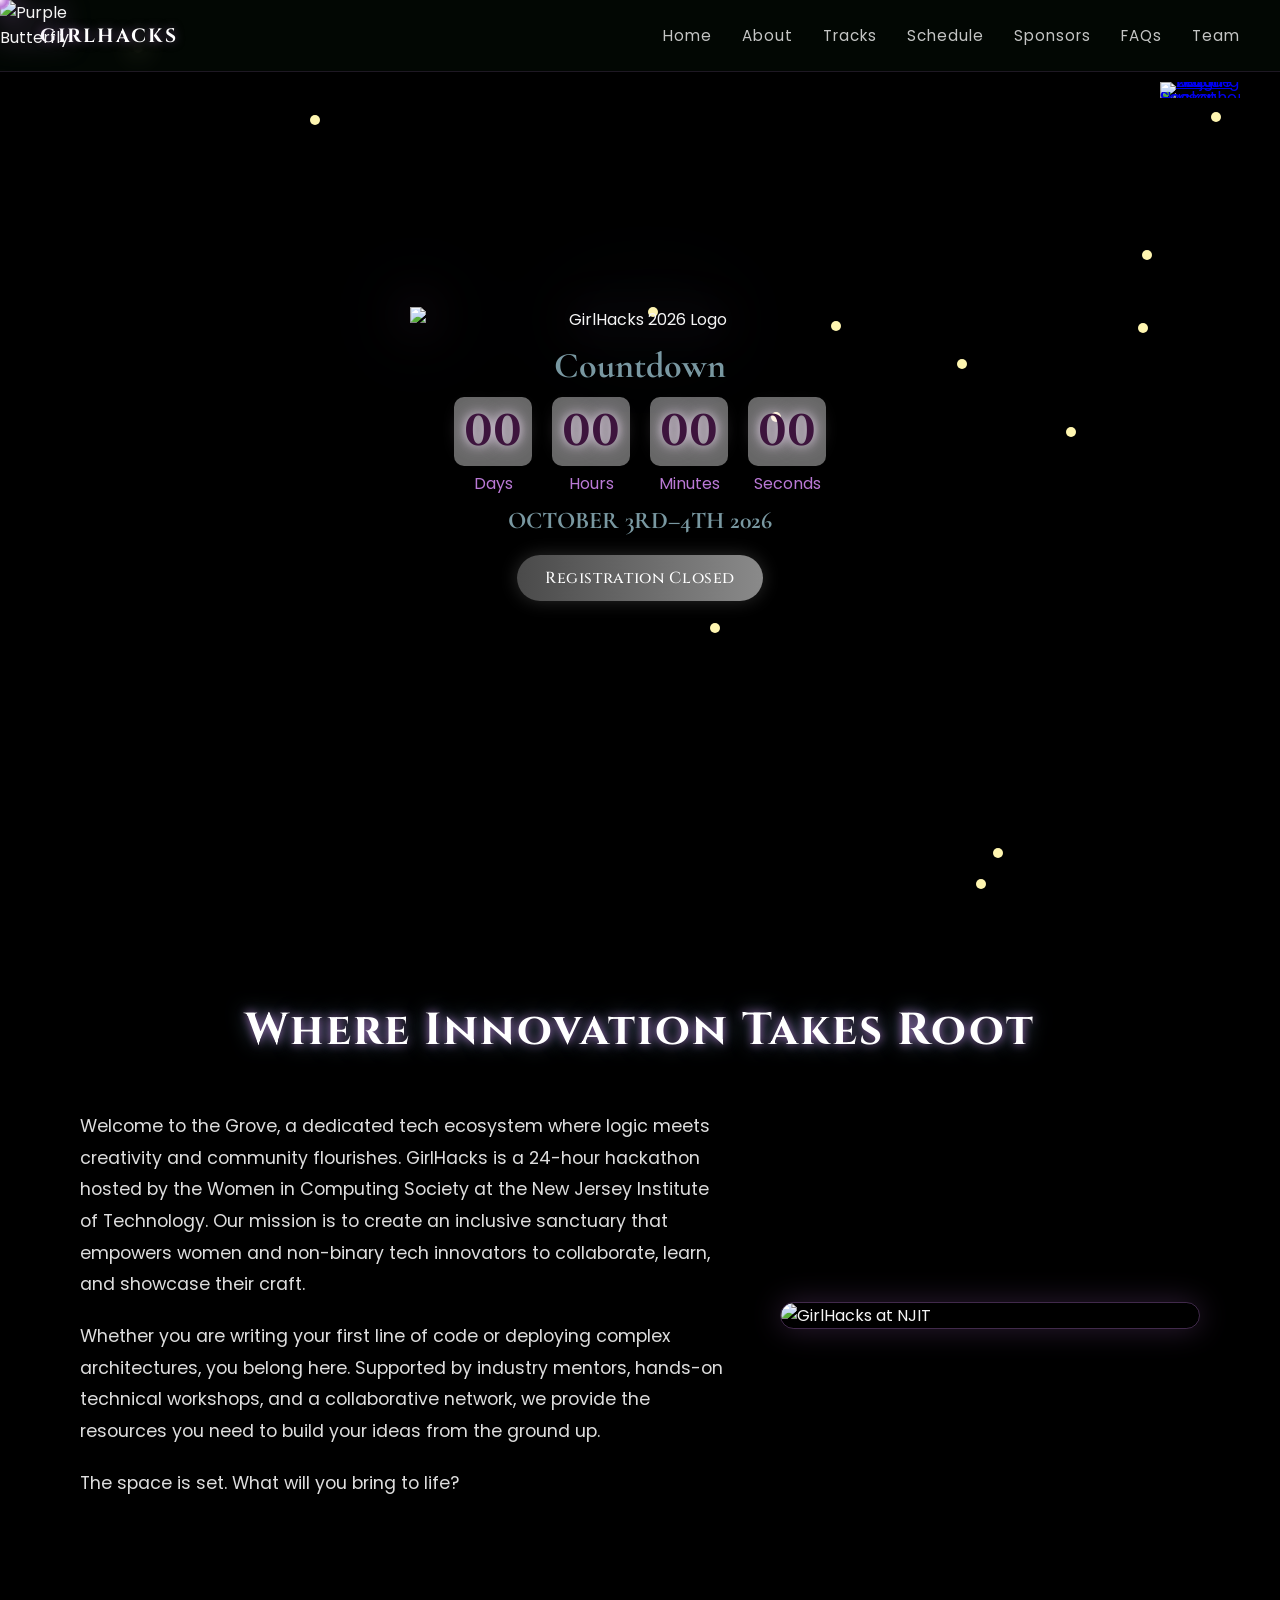
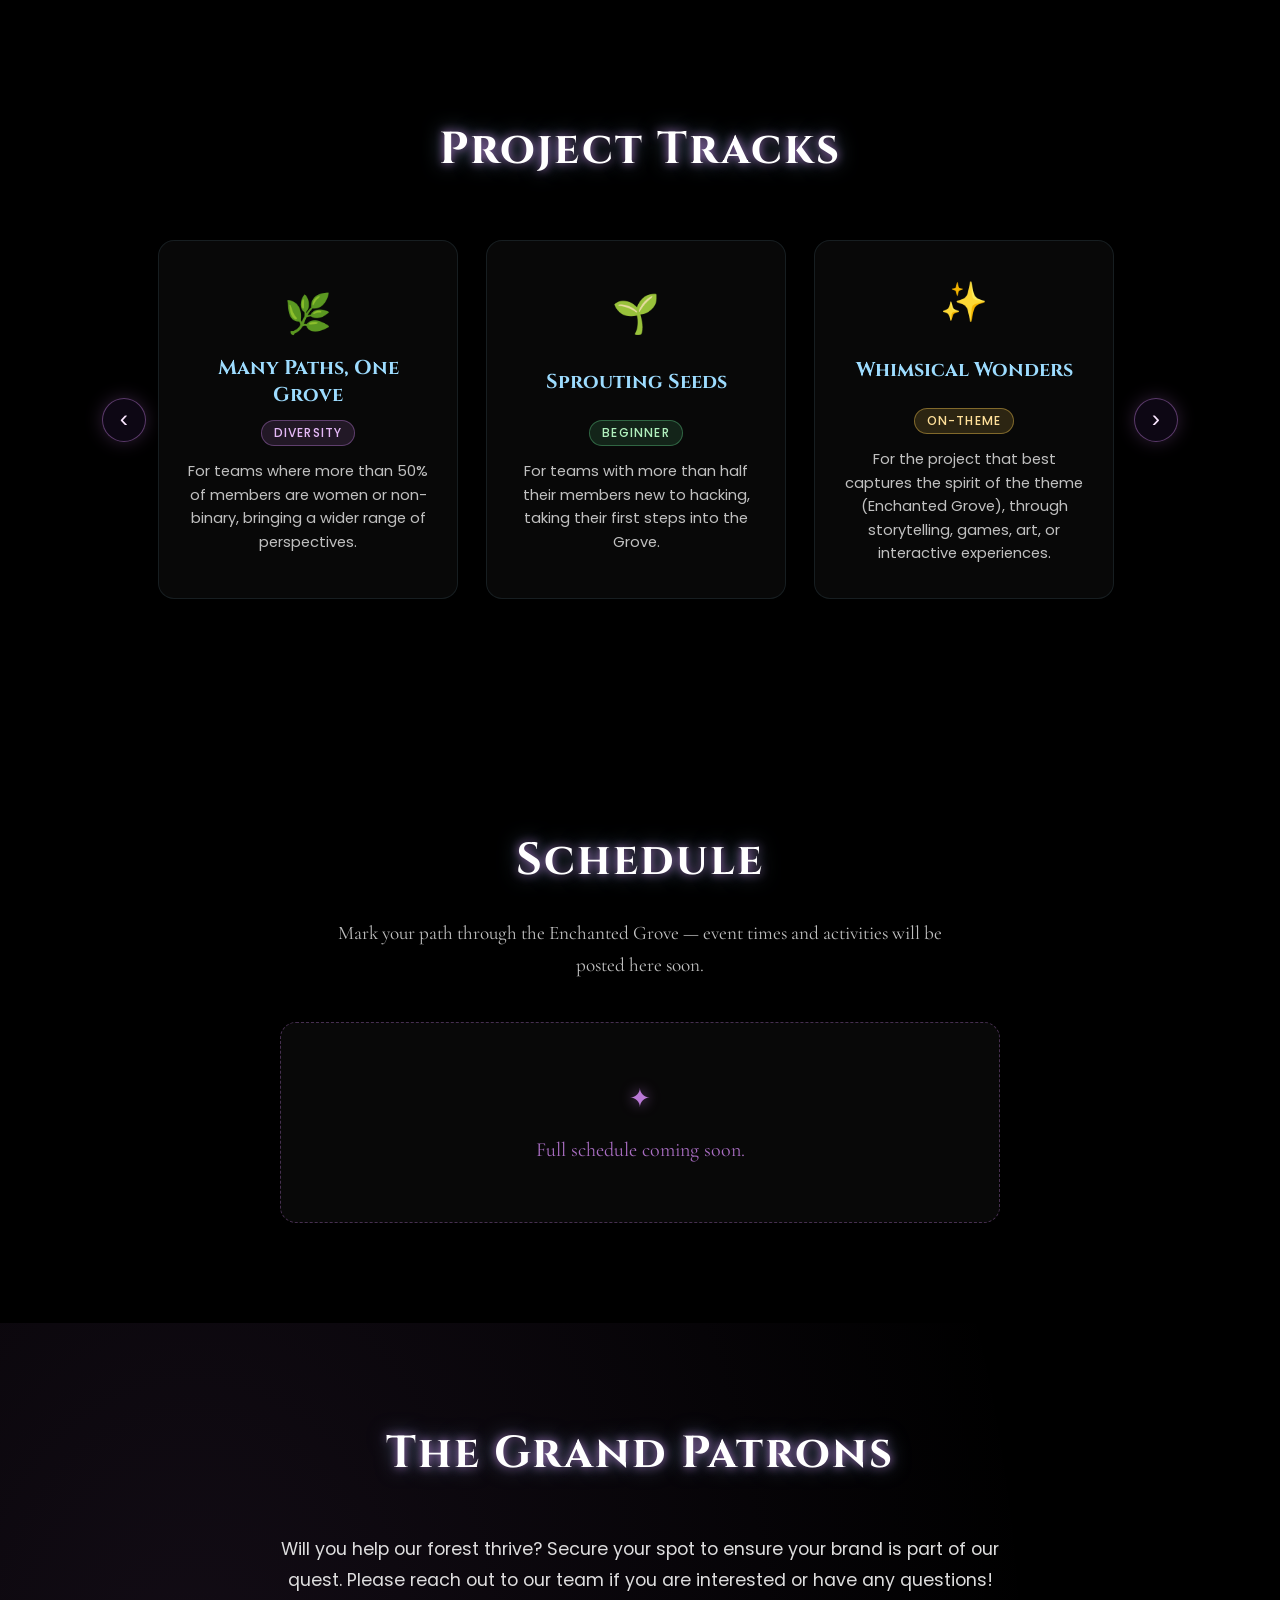
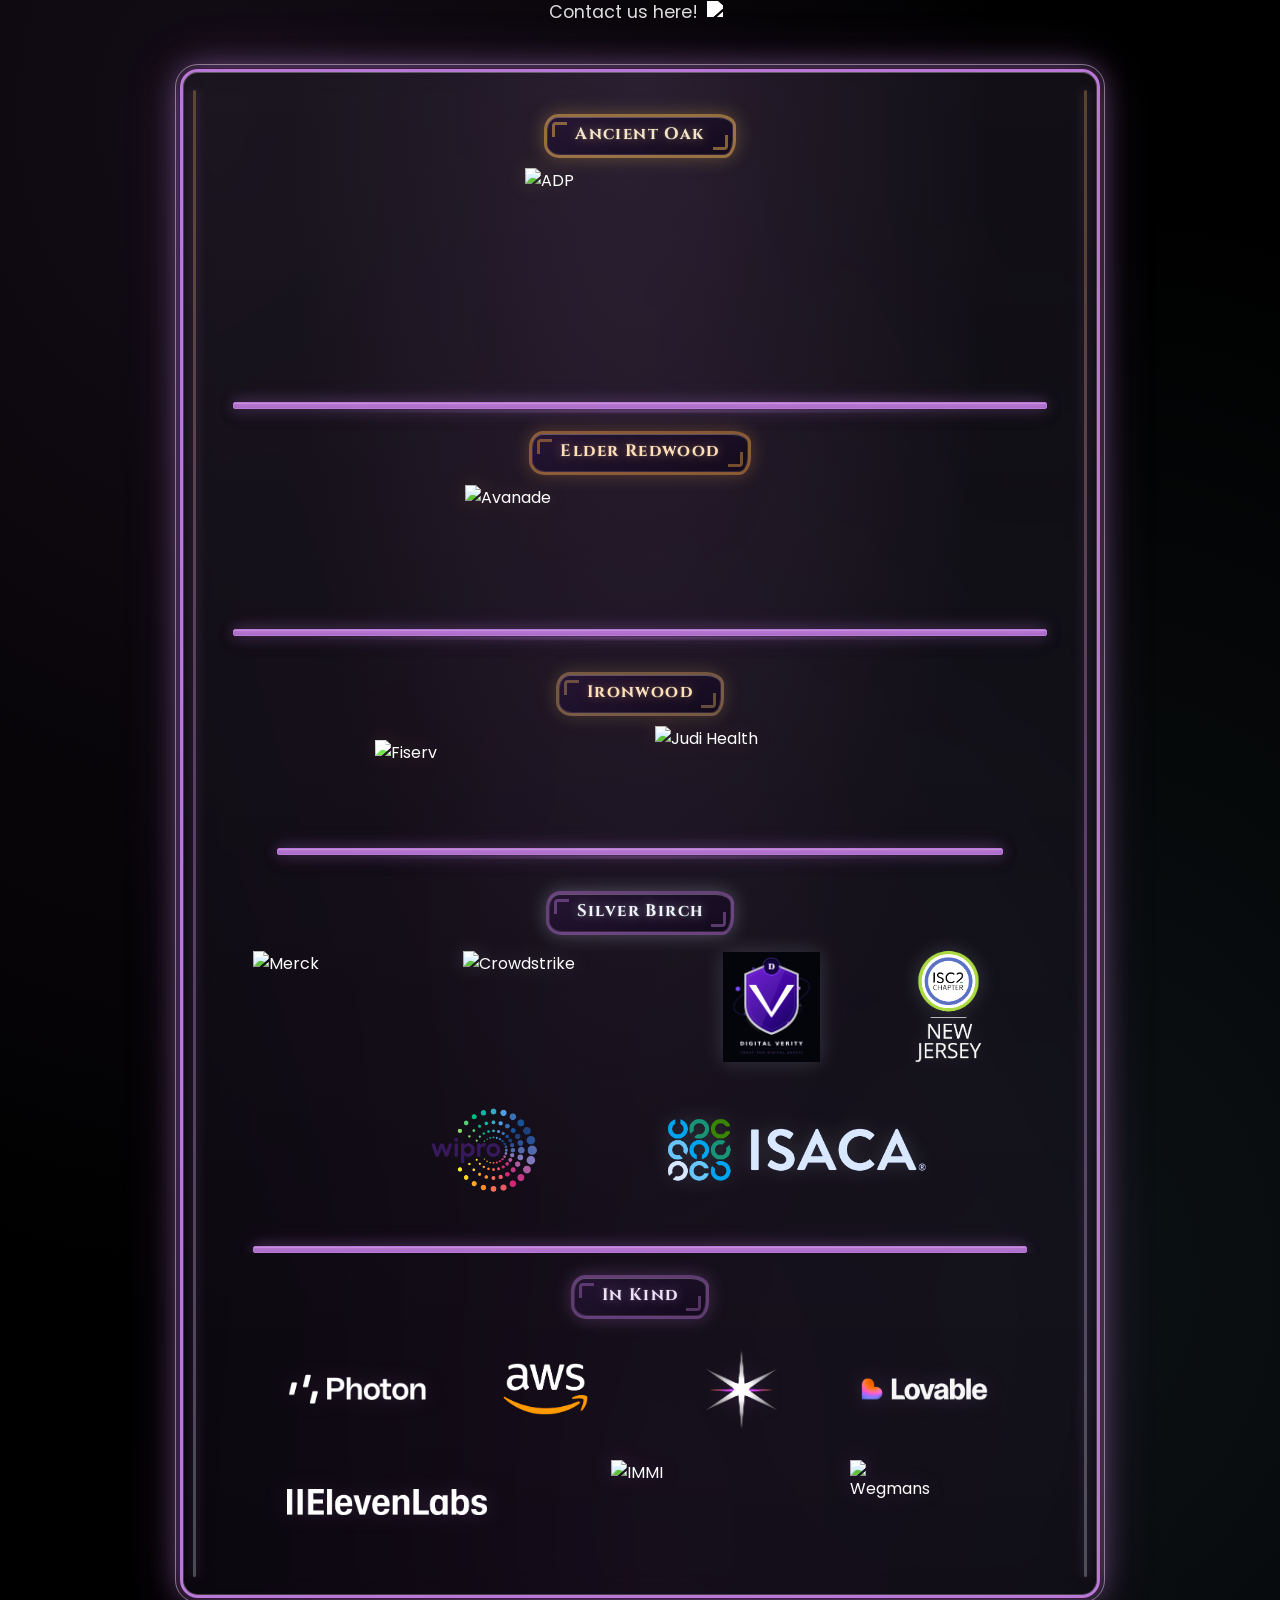
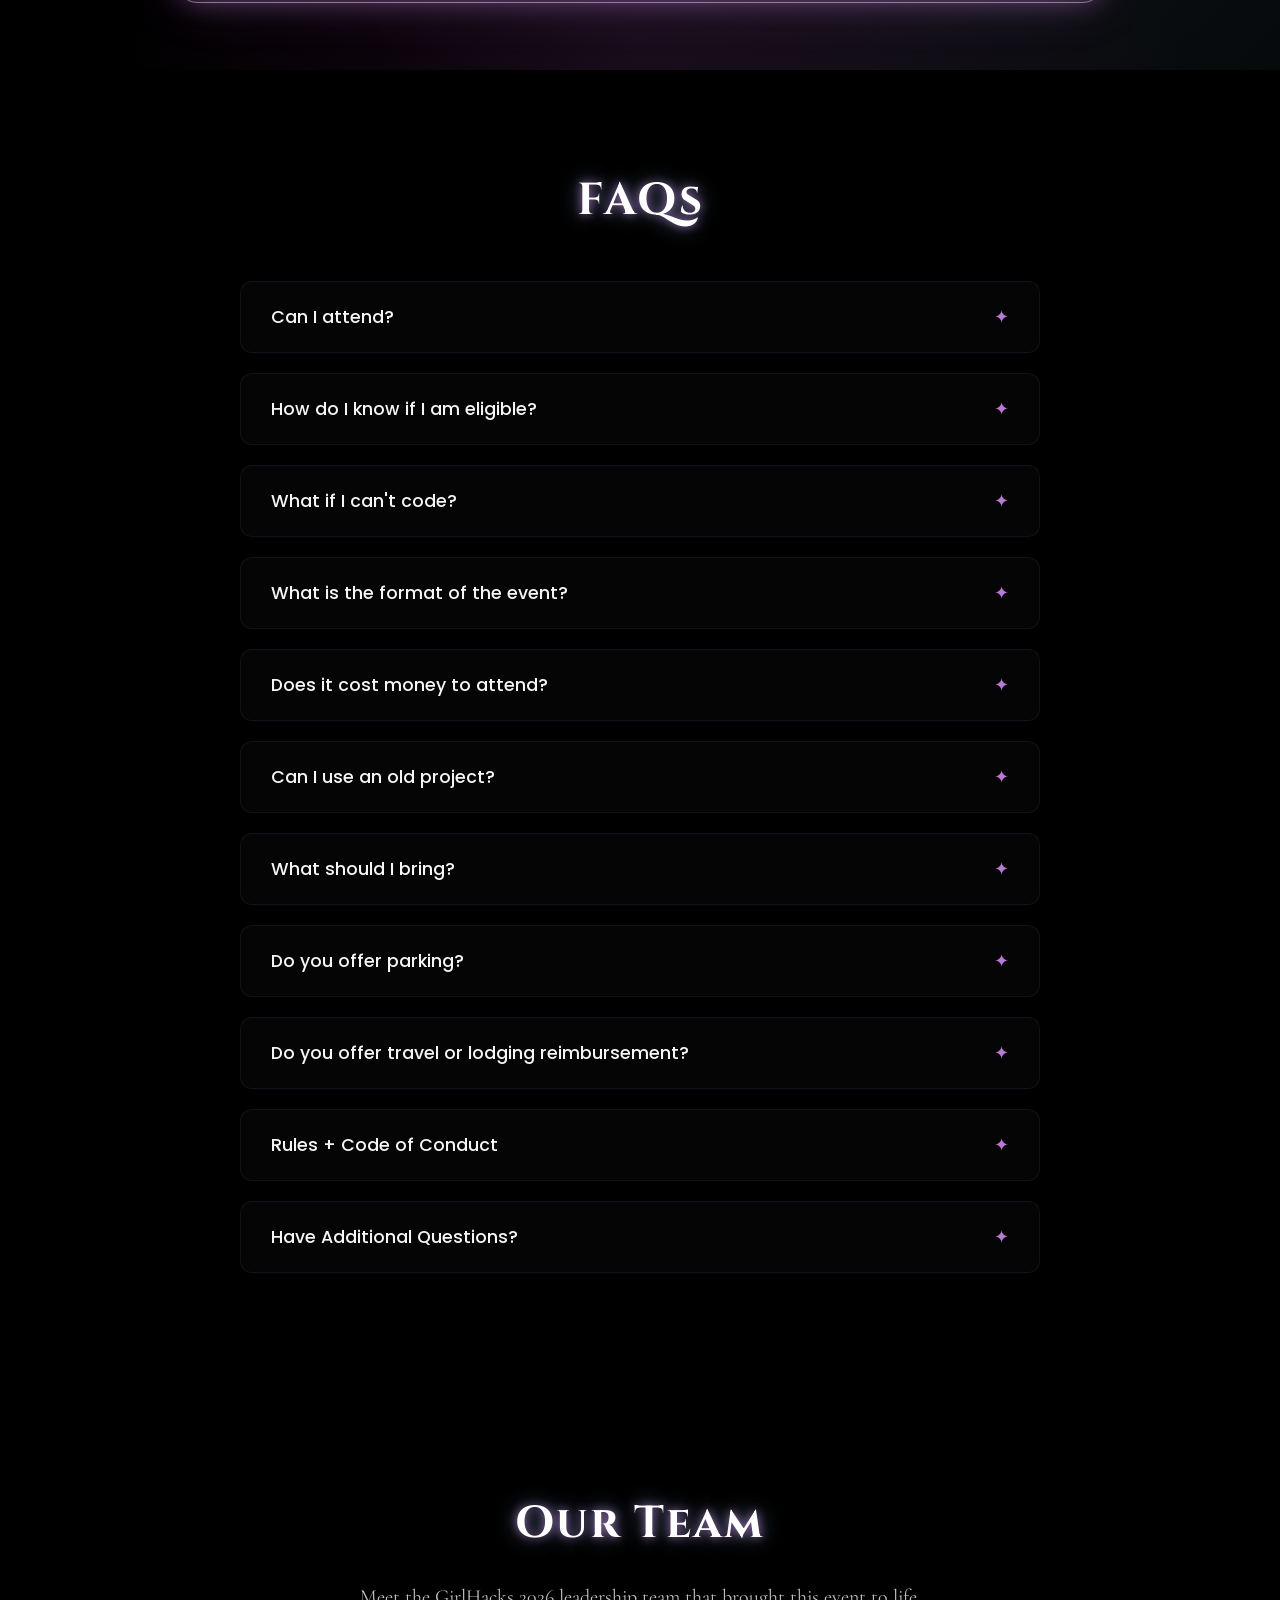
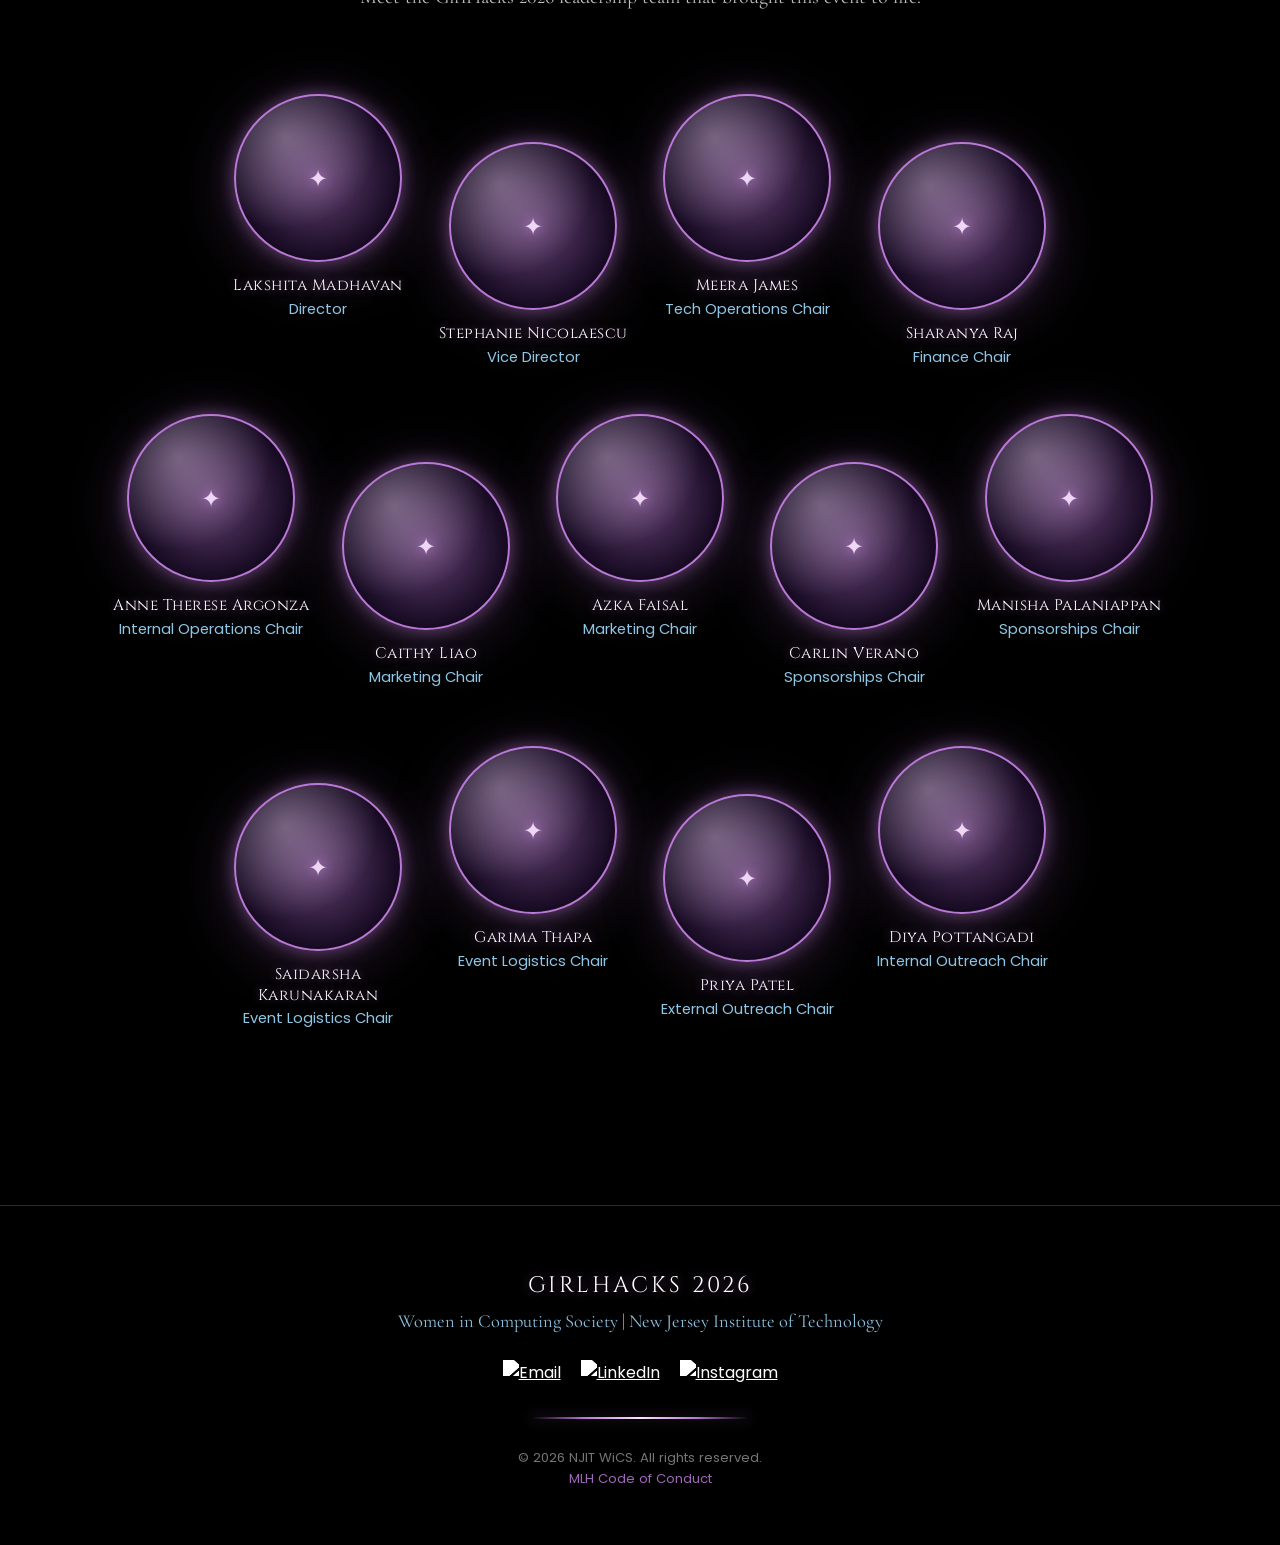
==== commit daa49d86: "added eleven labs logo" ====
--- a/index.html
+++ b/index.html
@@ -1318,7 +1318,8 @@
     }
 
     .terrarium-shelf--inkind .sponsor-cloche--photon .sponsor-cloche-logo,
-    .terrarium-shelf--inkind .sponsor-cloche--lovable .sponsor-cloche-logo {
+    .terrarium-shelf--inkind .sponsor-cloche--lovable .sponsor-cloche-logo,
+    .terrarium-shelf--inkind .sponsor-cloche--elevenlabs .sponsor-cloche-logo {
       width: 200px;
       height: 68px;
     }
@@ -1338,11 +1339,45 @@
     }
 
     .terrarium-shelf--inkind .terrarium-shelf-items {
-      gap: 36px 88px;
+      display: flex;
+      flex-direction: column;
+      align-items: center;
+      gap: 28px;
+      padding: 18px 48px 14px;
+      box-sizing: border-box;
+    }
+
+    .terrarium-shelf--inkind .inkind-row {
+      display: grid;
+      align-items: center;
+      justify-items: center;
+      gap: 24px 40px;
+      width: 100%;
+      max-width: 980px;
+    }
+
+    .terrarium-shelf--inkind .inkind-row--four {
+      grid-template-columns: repeat(4, minmax(0, 1fr));
+    }
+
+    .terrarium-shelf--inkind .inkind-row--three {
+      grid-template-columns: repeat(3, minmax(0, 1fr));
+      max-width: 980px;
+    }
+
+    .terrarium-shelf--inkind .inkind-row .sponsor-cloche {
+      width: 100%;
+      display: flex;
       justify-content: center;
       align-items: center;
-      padding-top: 18px;
-      padding-bottom: 14px;
+    }
+
+    .terrarium-shelf--inkind .sponsor-cloche--deepspace .sponsor-cloche-logo {
+      margin-left: 14px;
+    }
+
+    .terrarium-shelf--inkind .sponsor-cloche--immi .sponsor-cloche-logo {
+      margin-left: 28px;
     }
 
     /* Ornate wood-carved / whimsical plaque for tier titles */
@@ -1481,11 +1516,12 @@
     .terrarium-shelf--birch .sponsor-cloche:nth-child(5) .sponsor-cloche-logo { animation-delay: -1.2s; }
     .terrarium-shelf--birch .sponsor-cloche:nth-child(6) .sponsor-cloche-logo { animation-delay: -2.0s; }
     .terrarium-shelf--inkind .sponsor-cloche-logo { animation-duration: 4s; animation-delay: -1s; }
-    .terrarium-shelf--inkind .sponsor-cloche:nth-child(2) .sponsor-cloche-logo { animation-delay: -2.2s; }
-    .terrarium-shelf--inkind .sponsor-cloche:nth-child(3) .sponsor-cloche-logo { animation-delay: -3s; }
-    .terrarium-shelf--inkind .sponsor-cloche:nth-child(4) .sponsor-cloche-logo { animation-delay: -3.8s; }
-    .terrarium-shelf--inkind .sponsor-cloche:nth-child(5) .sponsor-cloche-logo { animation-delay: -1.5s; }
-    .terrarium-shelf--inkind .sponsor-cloche:nth-child(6) .sponsor-cloche-logo { animation-delay: -2.8s; }
+    .terrarium-shelf--inkind .inkind-row--four .sponsor-cloche:nth-child(2) .sponsor-cloche-logo { animation-delay: -2.2s; }
+    .terrarium-shelf--inkind .inkind-row--four .sponsor-cloche:nth-child(3) .sponsor-cloche-logo { animation-delay: -3s; }
+    .terrarium-shelf--inkind .inkind-row--four .sponsor-cloche:nth-child(4) .sponsor-cloche-logo { animation-delay: -3.8s; }
+    .terrarium-shelf--inkind .inkind-row--three .sponsor-cloche:nth-child(1) .sponsor-cloche-logo { animation-delay: -1.5s; }
+    .terrarium-shelf--inkind .inkind-row--three .sponsor-cloche:nth-child(2) .sponsor-cloche-logo { animation-delay: -2.8s; }
+    .terrarium-shelf--inkind .inkind-row--three .sponsor-cloche:nth-child(3) .sponsor-cloche-logo { animation-delay: -0.6s; }
 
     .sponsor-cloche:hover .sponsor-cloche-logo,
     .sponsor-cloche:focus-within .sponsor-cloche-logo {
@@ -1627,12 +1663,30 @@
       }
 
       .terrarium-shelf--inkind .terrarium-shelf-items {
-        gap: 28px 48px;
-        padding-top: 14px;
+        gap: 20px;
+        padding: 14px 28px 14px;
+      }
+
+      .terrarium-shelf--inkind .inkind-row {
+        gap: 18px 24px;
+        max-width: 100%;
+      }
+
+      .terrarium-shelf--inkind .inkind-row--three {
+        max-width: 100%;
+      }
+
+      .terrarium-shelf--inkind .sponsor-cloche--deepspace .sponsor-cloche-logo {
+        margin-left: 10px;
+      }
+
+      .terrarium-shelf--inkind .sponsor-cloche--immi .sponsor-cloche-logo {
+        margin-left: 20px;
       }
 
       .terrarium-shelf--inkind .sponsor-cloche--photon .sponsor-cloche-logo,
-      .terrarium-shelf--inkind .sponsor-cloche--lovable .sponsor-cloche-logo {
+      .terrarium-shelf--inkind .sponsor-cloche--lovable .sponsor-cloche-logo,
+      .terrarium-shelf--inkind .sponsor-cloche--elevenlabs .sponsor-cloche-logo {
         width: 150px;
         height: 52px;
       }
@@ -2595,42 +2649,52 @@
           <div class="terrarium-shelf-label">
             <span class="terrarium-shelf-label-name">In Kind</span>
           </div>
-          <div class="terrarium-shelf-items">
-            <a class="sponsor-cloche sponsor-cloche--aws" href="https://aws.amazon.com/?nc2=h_home" target="_blank" rel="noopener noreferrer" aria-label="AWS, In Kind sponsor">
-              <div class="sponsor-cloche-logo">
-                <img src="assets/png-transparent-amazon-aws-logo.png" alt="AWS" />
-              </div>
-            </a>
-
-            <a class="sponsor-cloche" href="https://deep.space/" target="_blank" rel="noopener noreferrer" aria-label="Deepspace, In Kind sponsor">
-              <div class="sponsor-cloche-logo">
-                <img src="assets/deepspace-mark.png" alt="Deepspace" />
-              </div>
-            </a>
-
-            <a class="sponsor-cloche" href="https://immieats.com/" target="_blank" rel="noopener noreferrer" aria-label="IMMI, In Kind sponsor">
-              <div class="sponsor-cloche-logo">
-                <img src="assets/IMMI_LOGO_YELLOW_RGB_1600px.png" alt="IMMI" />
-              </div>
-            </a>
-
-            <a class="sponsor-cloche" href="https://www.wegmans.com/" target="_blank" rel="noopener noreferrer" aria-label="Wegmans, In Kind sponsor">
-              <div class="sponsor-cloche-logo">
-                <img src="assets/wegmans_logo.webp" alt="Wegmans" />
-              </div>
-            </a>
-
-            <a class="sponsor-cloche sponsor-cloche--photon" href="https://photon.codes/" target="_blank" rel="noopener noreferrer" aria-label="Photon, In Kind sponsor">
-              <div class="sponsor-cloche-logo">
-                <img src="assets/Photon%20-%20Logotype%20-%20512w.png" alt="Photon" />
-              </div>
-            </a>
-
-            <a class="sponsor-cloche sponsor-cloche--lovable" href="https://lovable.dev/" target="_blank" rel="noopener noreferrer" aria-label="Lovable, In Kind sponsor">
-              <div class="sponsor-cloche-logo">
-                <img src="assets/Lovable_Logo_%2B_Wordmark_Black.png" alt="Lovable" />
-              </div>
-            </a>
+          <div class="terrarium-shelf-items terrarium-shelf-items--inkind">
+            <div class="inkind-row inkind-row--four">
+              <a class="sponsor-cloche sponsor-cloche--photon" href="https://photon.codes/" target="_blank" rel="noopener noreferrer" aria-label="Photon, In Kind sponsor">
+                <div class="sponsor-cloche-logo">
+                  <img src="assets/Photon%20-%20Logotype%20-%20512w.png" alt="Photon" />
+                </div>
+              </a>
+
+              <a class="sponsor-cloche sponsor-cloche--aws" href="https://aws.amazon.com/?nc2=h_home" target="_blank" rel="noopener noreferrer" aria-label="AWS, In Kind sponsor">
+                <div class="sponsor-cloche-logo">
+                  <img src="assets/png-transparent-amazon-aws-logo.png" alt="AWS" />
+                </div>
+              </a>
+
+              <a class="sponsor-cloche sponsor-cloche--deepspace" href="https://deep.space/" target="_blank" rel="noopener noreferrer" aria-label="Deepspace, In Kind sponsor">
+                <div class="sponsor-cloche-logo">
+                  <img src="assets/deepspace-mark.png" alt="Deepspace" />
+                </div>
+              </a>
+
+              <a class="sponsor-cloche sponsor-cloche--lovable" href="https://lovable.dev/" target="_blank" rel="noopener noreferrer" aria-label="Lovable, In Kind sponsor">
+                <div class="sponsor-cloche-logo">
+                  <img src="assets/Lovable_Logo_%2B_Wordmark_Black.png" alt="Lovable" />
+                </div>
+              </a>
+            </div>
+
+            <div class="inkind-row inkind-row--three">
+              <a class="sponsor-cloche sponsor-cloche--elevenlabs" href="https://elevenlabs.io/" target="_blank" rel="noopener noreferrer" aria-label="ElevenLabs, In Kind sponsor">
+                <div class="sponsor-cloche-logo">
+                  <img src="assets/elevenlabs-logo-white.png" alt="ElevenLabs" />
+                </div>
+              </a>
+
+              <a class="sponsor-cloche sponsor-cloche--immi" href="https://immieats.com/" target="_blank" rel="noopener noreferrer" aria-label="IMMI, In Kind sponsor">
+                <div class="sponsor-cloche-logo">
+                  <img src="assets/IMMI_LOGO_YELLOW_RGB_1600px.png" alt="IMMI" />
+                </div>
+              </a>
+
+              <a class="sponsor-cloche" href="https://www.wegmans.com/" target="_blank" rel="noopener noreferrer" aria-label="Wegmans, In Kind sponsor">
+                <div class="sponsor-cloche-logo">
+                  <img src="assets/wegmans_logo.webp" alt="Wegmans" />
+                </div>
+              </a>
+            </div>
           </div>
         </div>
       </div>
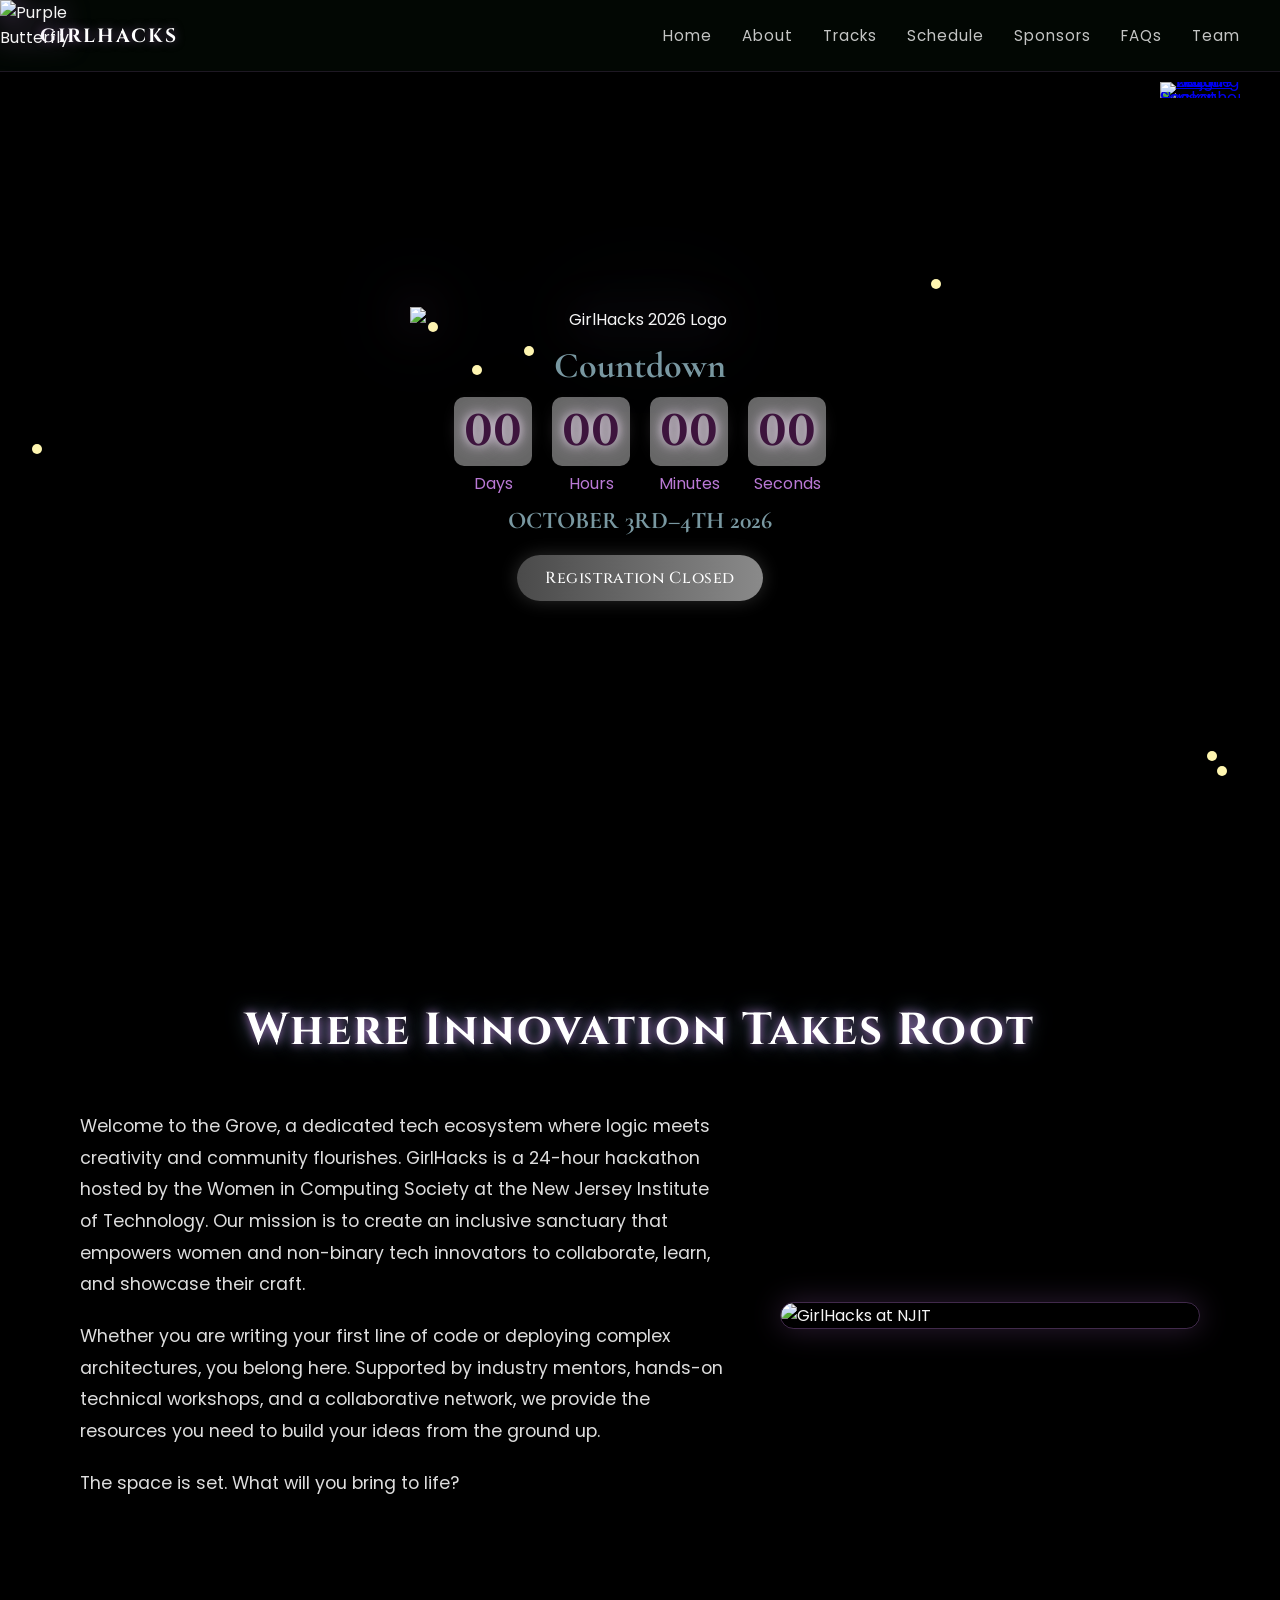
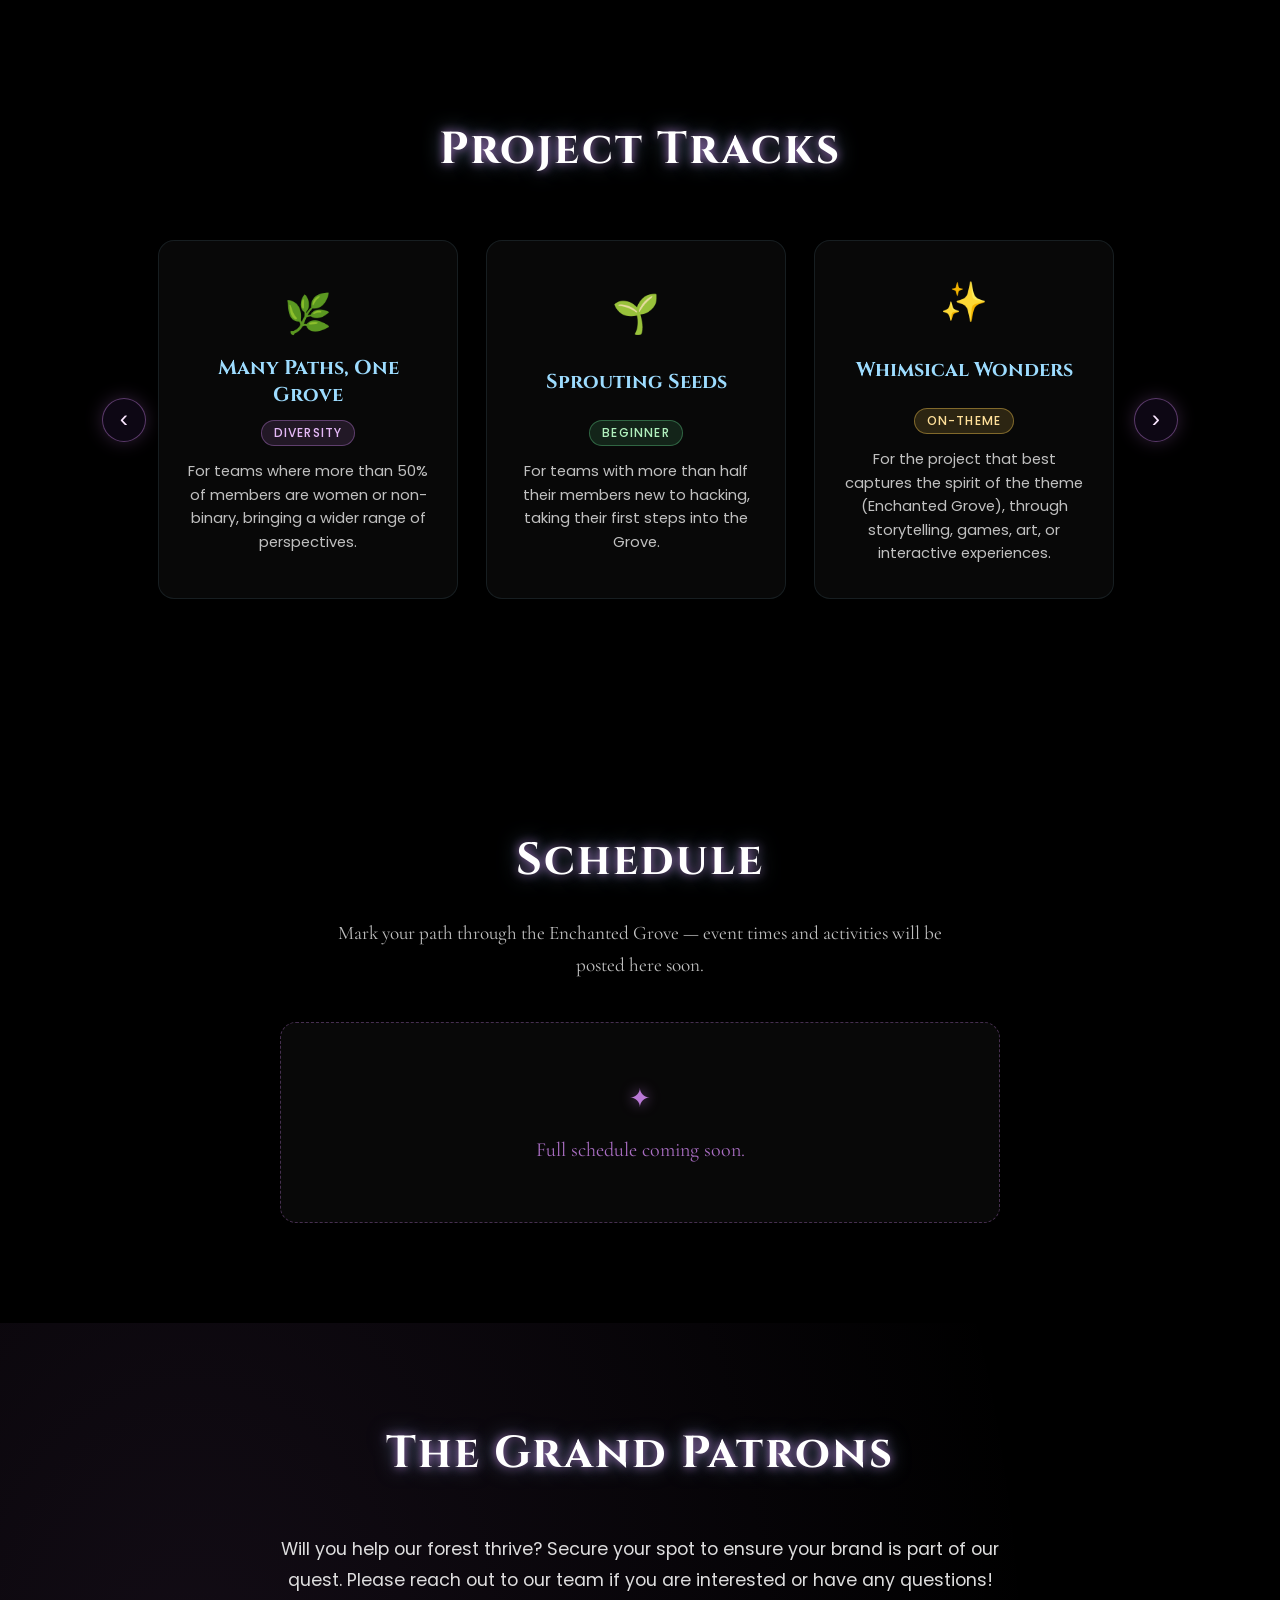
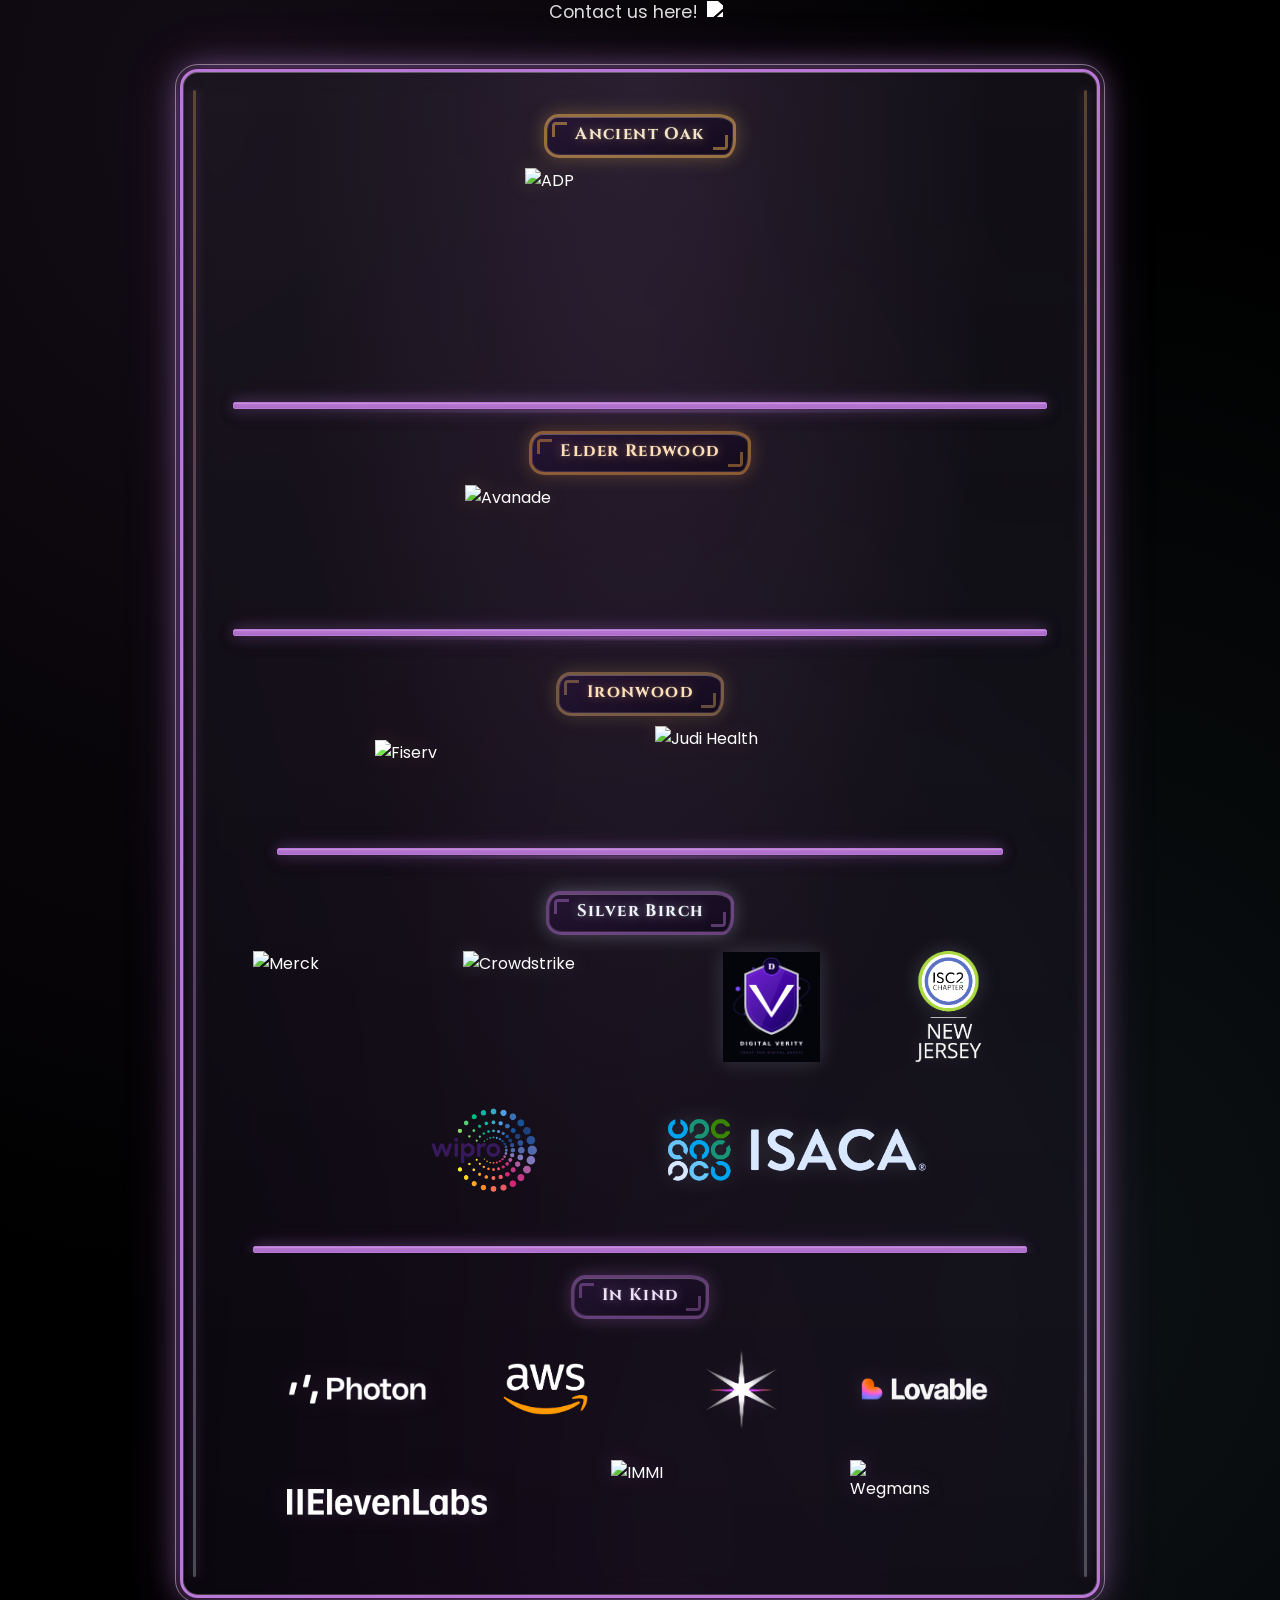
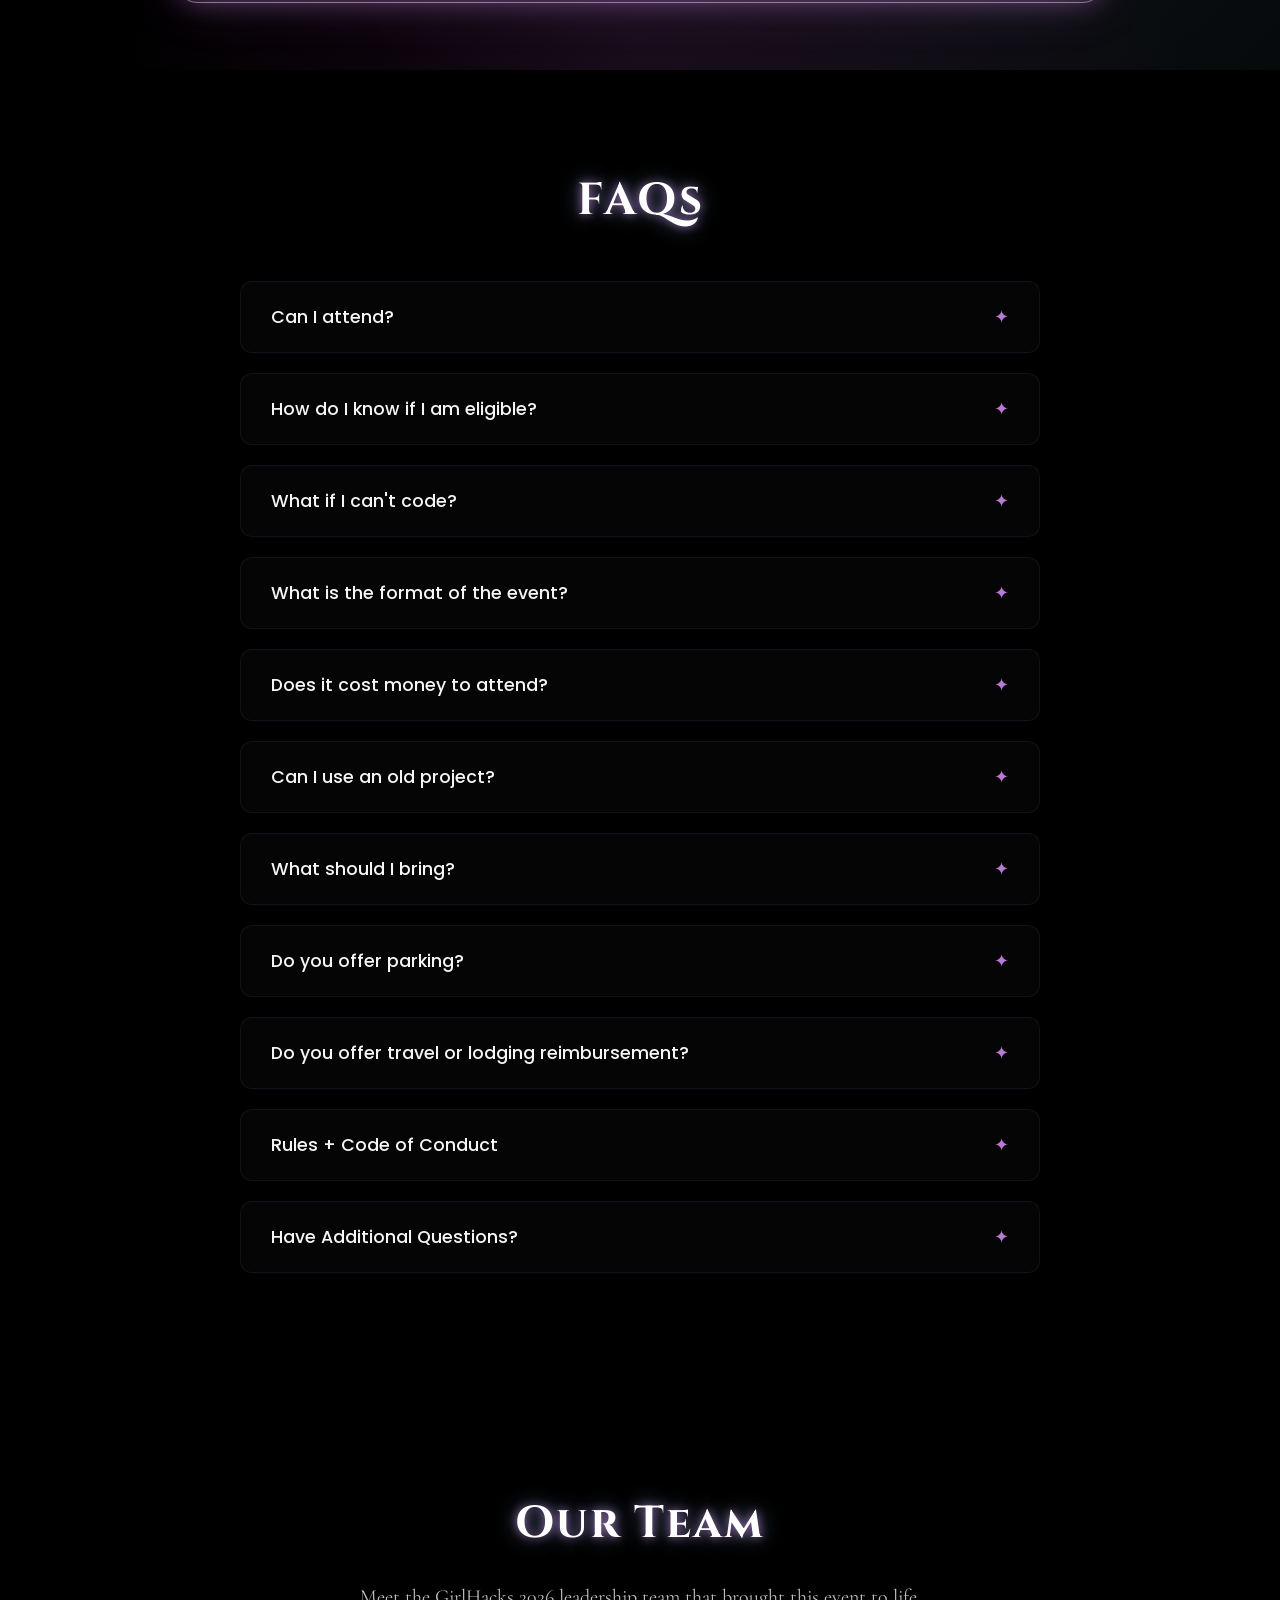
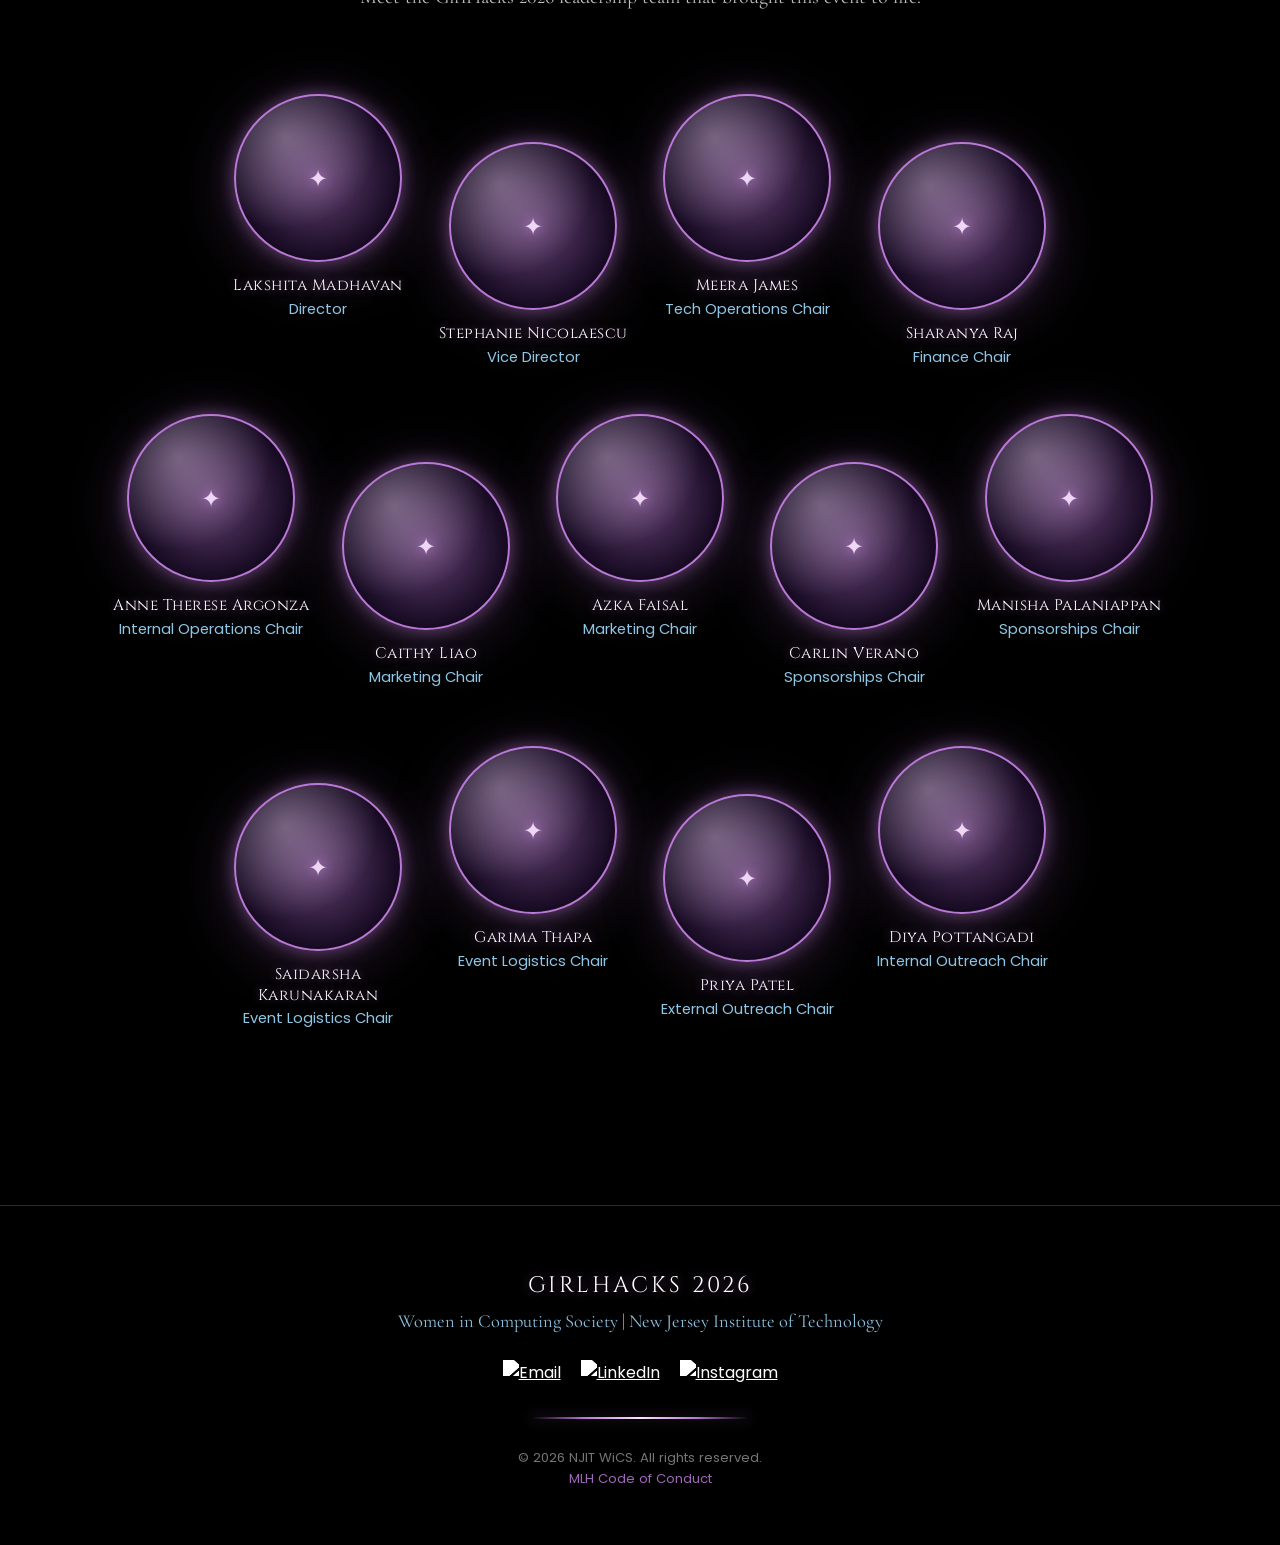
==== commit 363dc2e0: "fixed scrolling glitch" ====
--- a/index.html
+++ b/index.html
@@ -52,14 +52,22 @@
       color: #f5f5f5;
       overflow-x: hidden;
       background-color: #000;
+      cursor: none;
+    }
+
+    body::before {
+      content: '';
+      position: fixed;
+      inset: 0;
+      z-index: -1;
+      pointer-events: none;
+      background-color: #000;
       background-image:
         linear-gradient(rgba(0, 0, 0, 0.406), rgba(0, 0, 0, 0.85)),
         url('assets/landingBackground.png');
       background-repeat: no-repeat;
       background-position: center center;
       background-size: cover;
-      background-attachment: fixed;
-      cursor: none;
     }
 
 
@@ -249,13 +257,27 @@
     /* CURSOR GLOW */
     .cursor {
       position: fixed;
+      top: 0;
+      left: 0;
       width: 20px;
       height: 20px;
       border-radius: 50%;
       pointer-events: none;
       background: radial-gradient(circle, #fae6ff, #ba79d6, transparent);
-      transform: translate(-50%, -50%);
+      transform: translate3d(-50%, -50%, 0);
+      will-change: transform;
       z-index: 4000;
+      opacity: 0;
+      transition: opacity 0.15s ease;
+    }
+
+    html.has-custom-cursor .cursor.is-visible {
+      opacity: 1;
+    }
+
+    html.has-custom-cursor,
+    html.has-custom-cursor * {
+      cursor: none !important;
     }
 
 
@@ -2085,10 +2107,6 @@
     @media (max-width: 1024px) {
       html {
         overflow-x: hidden;
-      }
-
-      body {
-        background-attachment: scroll;
       }
 
       :root {
@@ -2908,7 +2926,7 @@
 
 
     if (enableParticles) {
-      setInterval(createParticle, 300);
+      setInterval(createParticle, 500);
     }
 
 
@@ -2917,10 +2935,29 @@
     const isTouchDevice = window.matchMedia("(hover: none), (pointer: coarse)").matches;
 
     if (!isTouchDevice && cursor) {
+      document.documentElement.classList.add("has-custom-cursor");
+
+      let lastTrailAt = 0;
+      let cursorVisible = false;
+
+      function showCursor() {
+        if (cursorVisible) return;
+        cursorVisible = true;
+        cursor.classList.add("is-visible");
+      }
+
+      function hideCursor() {
+        cursorVisible = false;
+        cursor.classList.remove("is-visible");
+      }
+
       document.addEventListener("mousemove", (e) => {
-        cursor.style.left = e.clientX + "px";
-        cursor.style.top = e.clientY + "px";
-
+        showCursor();
+        cursor.style.transform = `translate3d(${e.clientX}px, ${e.clientY}px, 0) translate(-50%, -50%)`;
+
+        const now = performance.now();
+        if (now - lastTrailAt < 32) return;
+        lastTrailAt = now;
 
         const trail = document.createElement("div");
         trail.className = "trail";
@@ -2928,8 +2965,14 @@
         trail.style.top = e.clientY + "px";
         document.body.appendChild(trail);
 
-
         setTimeout(() => trail.remove(), 800);
+      }, { passive: true });
+
+      document.addEventListener("mouseenter", showCursor);
+      document.addEventListener("mouseleave", hideCursor);
+      window.addEventListener("blur", hideCursor);
+      window.addEventListener("focus", () => {
+        // Wait for the next mousemove so we don't flash at 0,0
       });
     }
 
@@ -3060,14 +3103,12 @@
   <script>
     const isCoarsePointer = window.matchMedia("(hover: none), (pointer: coarse)").matches;
     const lenis = window.lenis = new Lenis({
-      lerp: 0.06,
-      wheelMultiplier: 1.25,
-      touchMultiplier: isCoarsePointer ? 1 : 1.45,
+      lerp: 0.1,
+      wheelMultiplier: 1,
+      touchMultiplier: isCoarsePointer ? 1 : 1.2,
       smoothWheel: true,
-      smoothTouch: !isCoarsePointer,
-      syncTouch: !isCoarsePointer,
-      syncTouchLerp: 0.075,
-      touchInertiaMultiplier: 42,
+      smoothTouch: false,
+      syncTouch: false,
     });
 
 
@@ -3075,20 +3116,17 @@
     let placeButterflyFn = null;
 
 
-    function raf(time) {
-      lenis.raf(time);
+    gsap.registerPlugin(ScrollTrigger);
+
+
+    lenis.on('scroll', ScrollTrigger.update);
+
+
+    gsap.ticker.add((time) => {
+      lenis.raf(time * 1000);
       if (placeButterflyFn) placeButterflyFn();
-      requestAnimationFrame(raf);
-    }
-
-
-    requestAnimationFrame(raf);
-
-
-    gsap.registerPlugin(ScrollTrigger);
-
-
-    lenis.on('scroll', ScrollTrigger.update);
+    });
+    gsap.ticker.lagSmoothing(0);
 
 
     ScrollTrigger.scrollerProxy(document.documentElement, {
@@ -3107,6 +3145,7 @@
         };
       },
     });
+    ScrollTrigger.defaults({ scroller: document.documentElement });
 
 
     function initMlhBadge() {
@@ -3191,7 +3230,11 @@
         { selector: '#faqs .section-title', side: 'right' },
         { selector: '#team .section-title', side: 'left' },
         { type: 'flower', side: 'right' },
-      ];
+      ].map((stop) => (
+        stop.type === 'flower'
+          ? stop
+          : { ...stop, el: document.querySelector(stop.selector) }
+      ));
 
 
       const GAP = 12;
@@ -3199,19 +3242,11 @@
       const PETAL_X = 0.55;
       const PETAL_Y = 0.38;
       let stopsData = [];
-
-
-      function getTitleTextRect(el) {
-        const range = document.createRange();
-        range.selectNodeContents(el);
-        const textRect = range.getBoundingClientRect();
-        if (textRect.width > 0 && textRect.height > 0) return textRect;
-        return el.getBoundingClientRect();
-      }
+      const flowerEl = document.getElementById('page-flower');
 
 
       function perchAt(el, side) {
-        const rect = getTitleTextRect(el);
+        const rect = el.getBoundingClientRect();
         const halfW = butterfly.offsetWidth / 2;
 
 
@@ -3226,11 +3261,8 @@
 
 
       function flowerPerch() {
-        const flower = document.getElementById('page-flower');
-        if (!flower) return null;
-
-
-        const rect = flower.getBoundingClientRect();
+        if (!flowerEl) return null;
+        const rect = flowerEl.getBoundingClientRect();
 
 
         return {
@@ -3243,9 +3275,8 @@
 
       function getStopPos(stop) {
         if (stop.type === 'flower') return flowerPerch();
-        const el = document.querySelector(stop.selector);
-        if (!el) return null;
-        return perchAt(el, stop.side);
+        if (!stop.el) return null;
+        return perchAt(stop.el, stop.side);
       }
 
 
@@ -3259,13 +3290,10 @@
           if (stop.type === 'flower') {
             return { ...stop, anchor: maxScroll };
           }
-
-
-          const el = document.querySelector(stop.selector);
-          if (!el) return null;
-
-
-          const rect = getTitleTextRect(el);
+          if (!stop.el) return null;
+
+
+          const rect = stop.el.getBoundingClientRect();
           const docCenter = scrollY + rect.top + rect.height / 2;
 
 
@@ -3273,10 +3301,18 @@
         }).filter(Boolean);
       }
 
+
+      let lastFlightT = -1;
+      let lastScrollY = -1;
 
       function placeButterfly() {
         if (!stopsData.length) measureStops();
         if (!stopsData.length) return;
+
+        const scrollY = lenis.scroll;
+        if (butterflyFlight.t === lastFlightT && scrollY === lastScrollY) return;
+        lastFlightT = butterflyFlight.t;
+        lastScrollY = scrollY;
 
 
         const maxIndex = stops.length - 1;
@@ -3309,6 +3345,7 @@
           y,
           scaleX,
           rotation: scaleX === 1 ? -4 : 4,
+          force3D: true,
         });
       }
 
@@ -3318,6 +3355,8 @@
         gsap.killTweensOf(butterflyFlight);
         measureStops();
         butterflyFlight.t = 0;
+        lastFlightT = -1;
+        lastScrollY = -1;
         placeButterfly();
 
 
@@ -3331,10 +3370,12 @@
             scroller: document.documentElement,
             start: 'top top',
             end: 'bottom bottom',
-            scrub: 6,
+            scrub: 1.2,
             invalidateOnRefresh: true,
             onRefresh: () => {
               measureStops();
+              lastFlightT = -1;
+              lastScrollY = -1;
               placeButterfly();
             },
           },
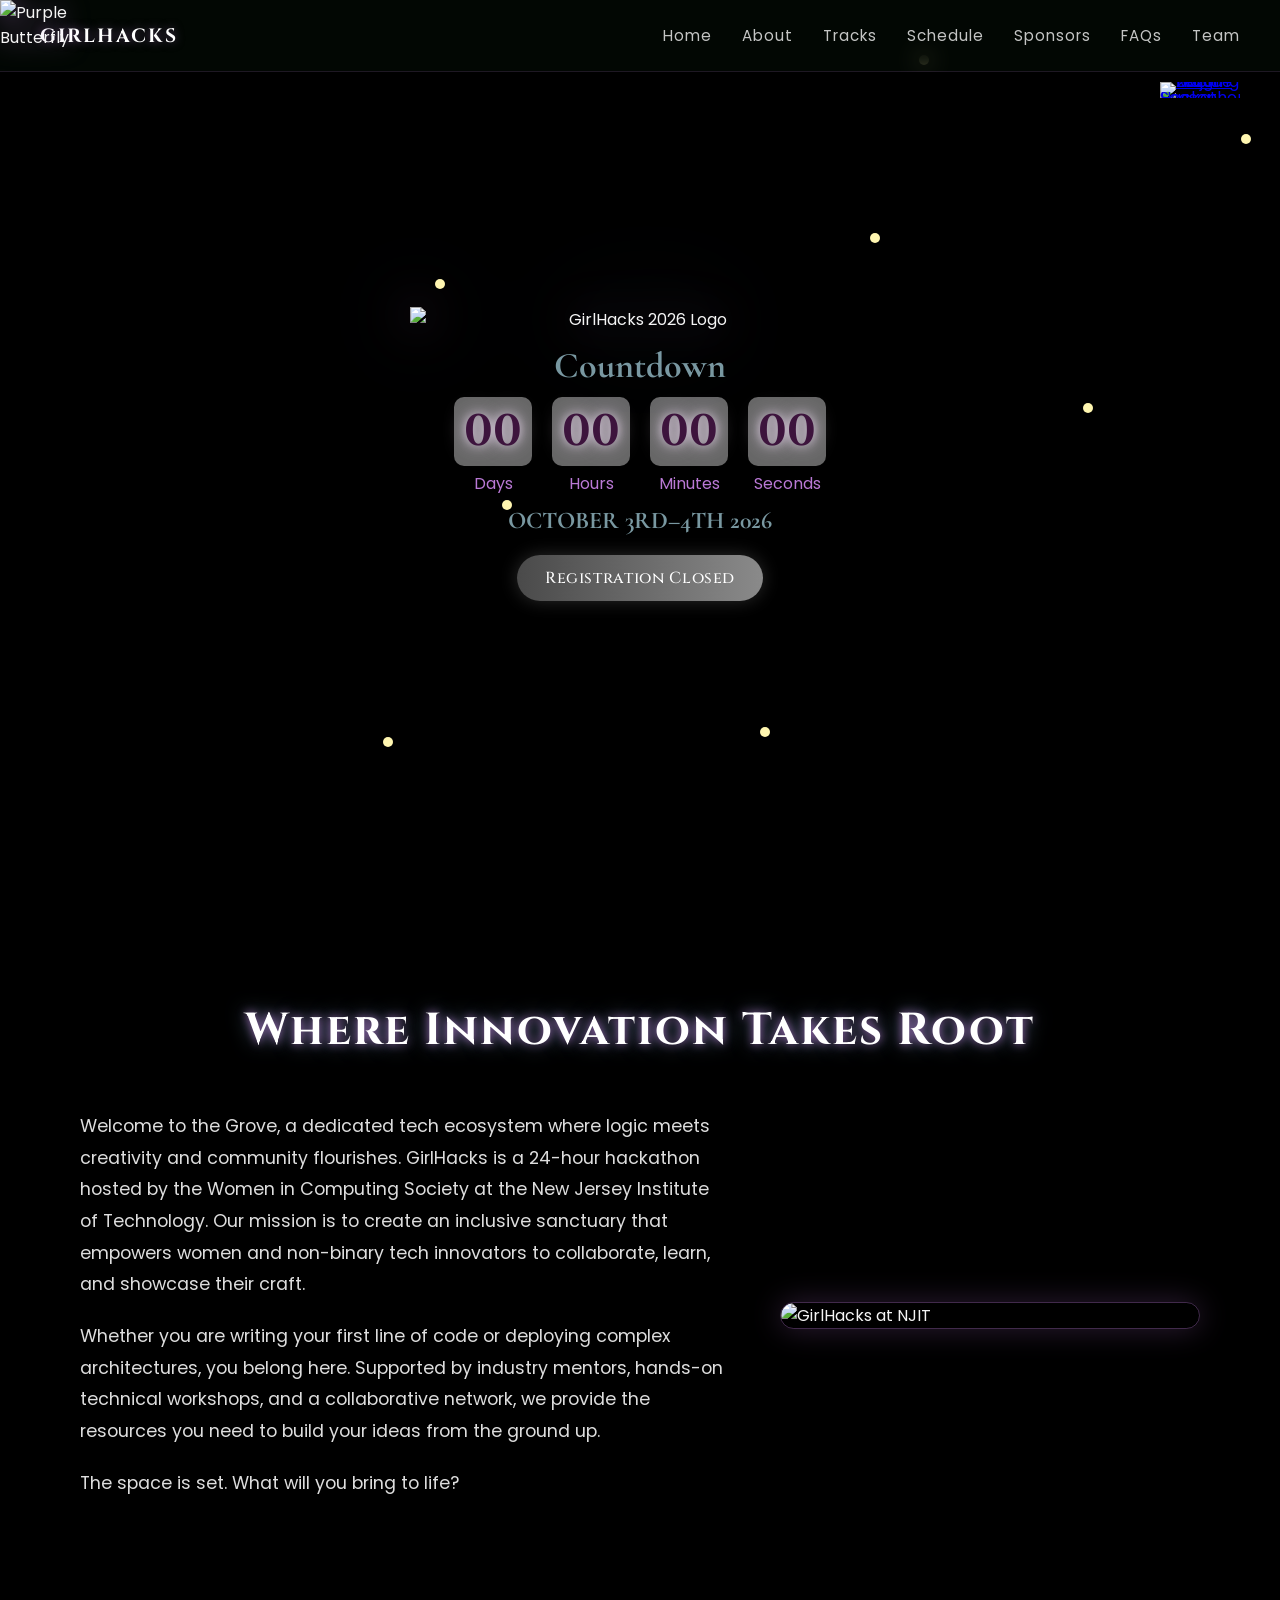
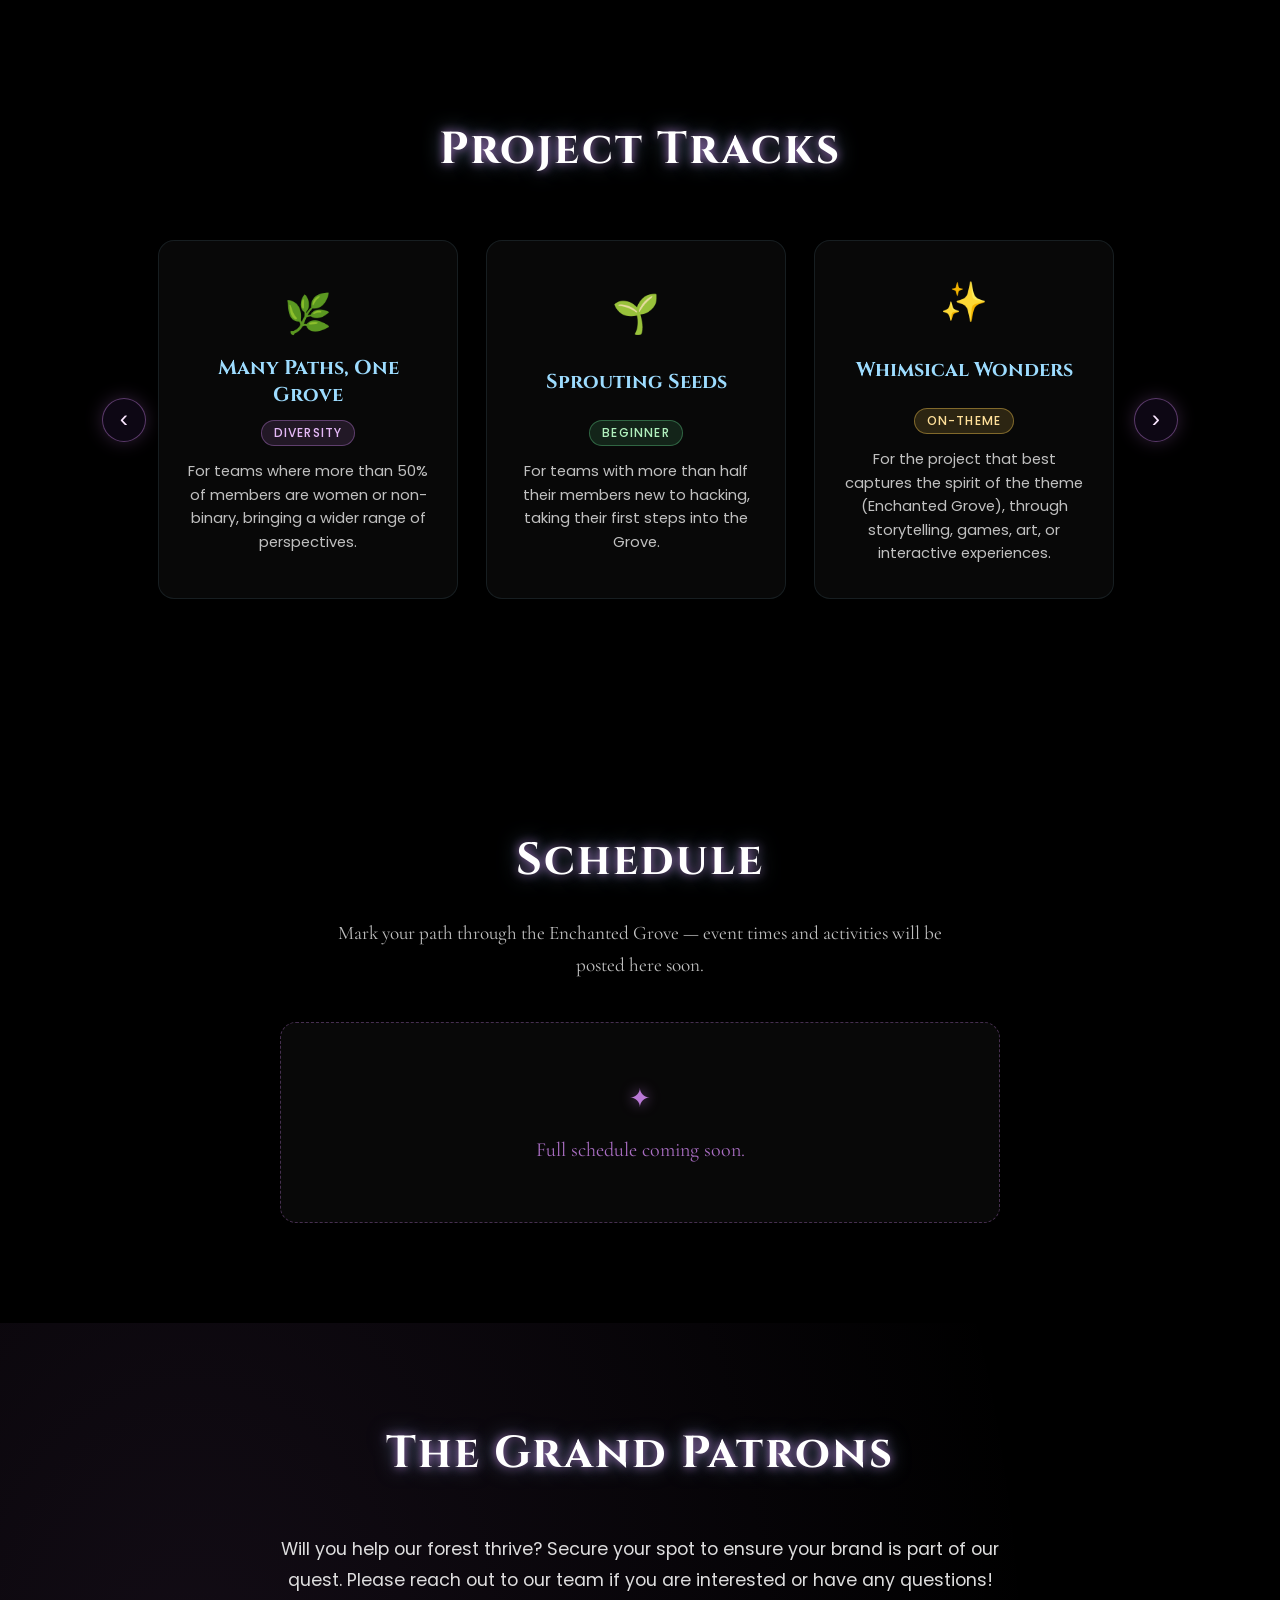
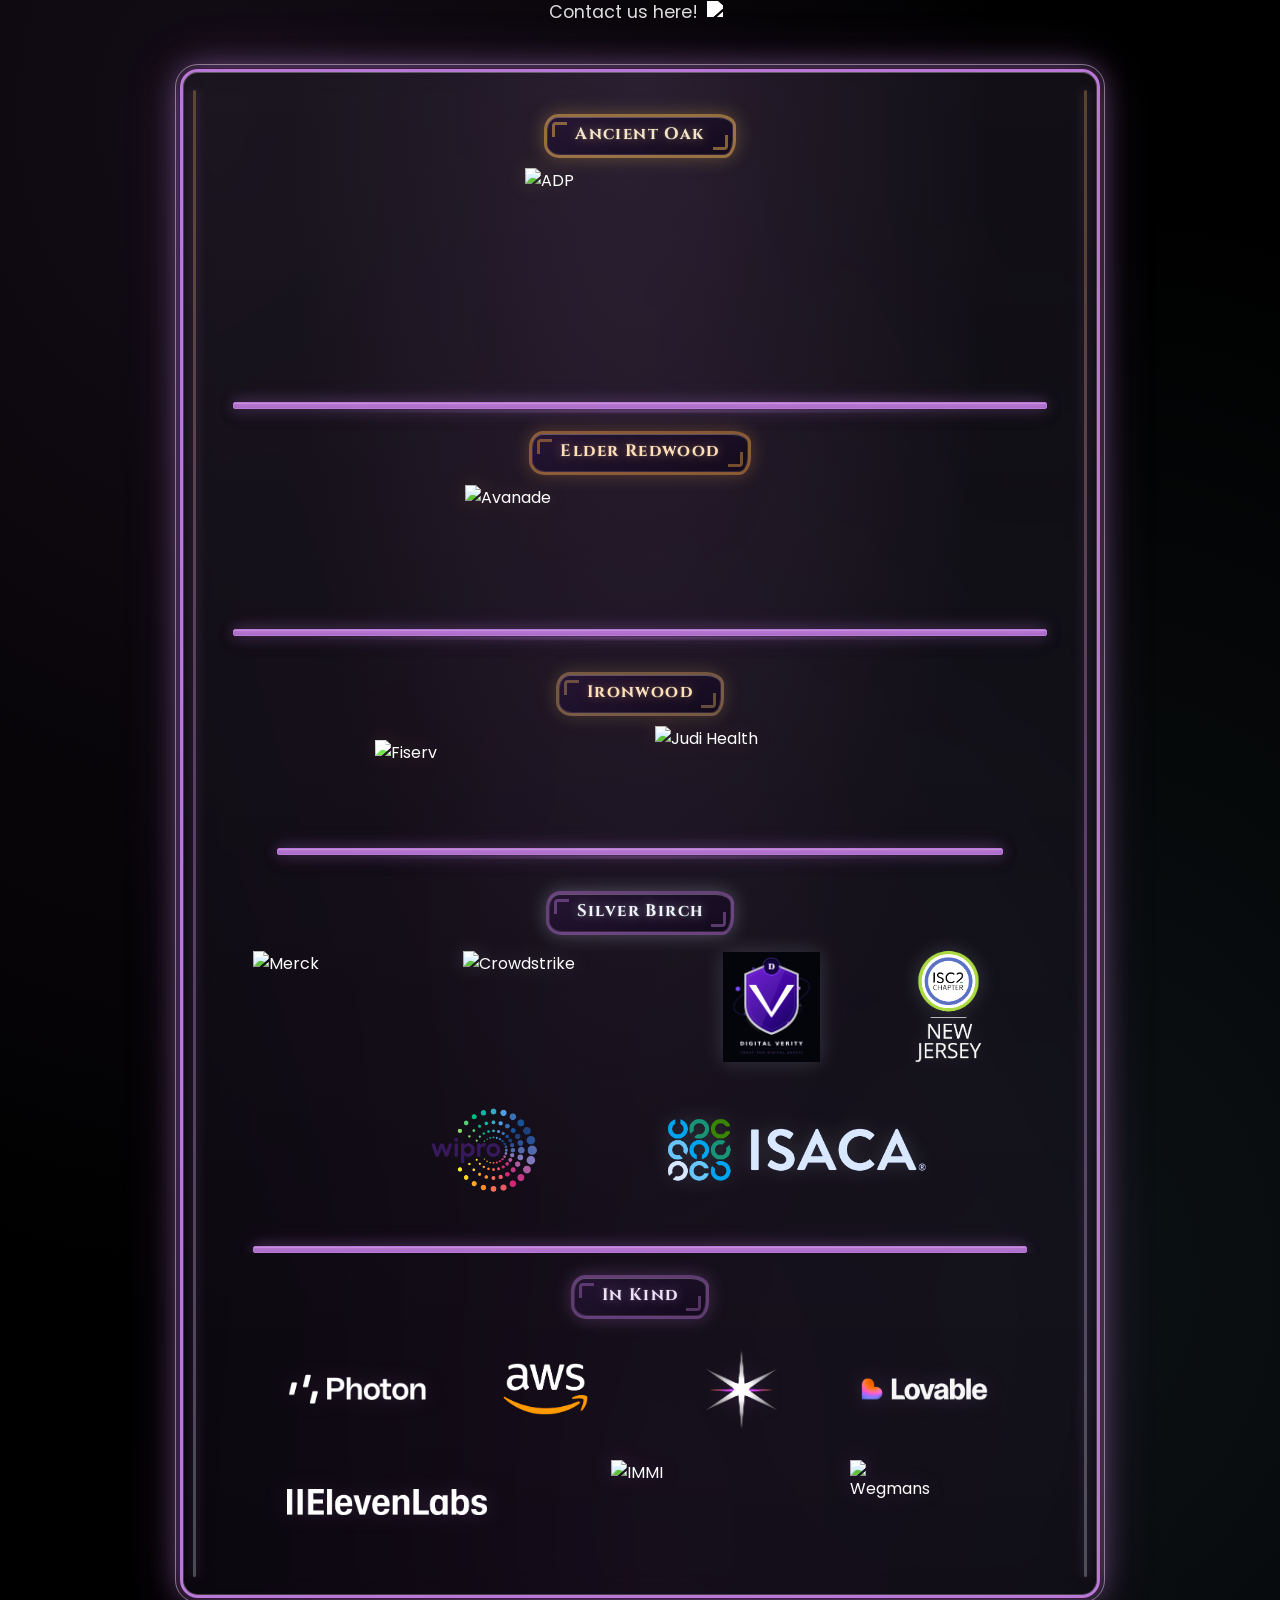
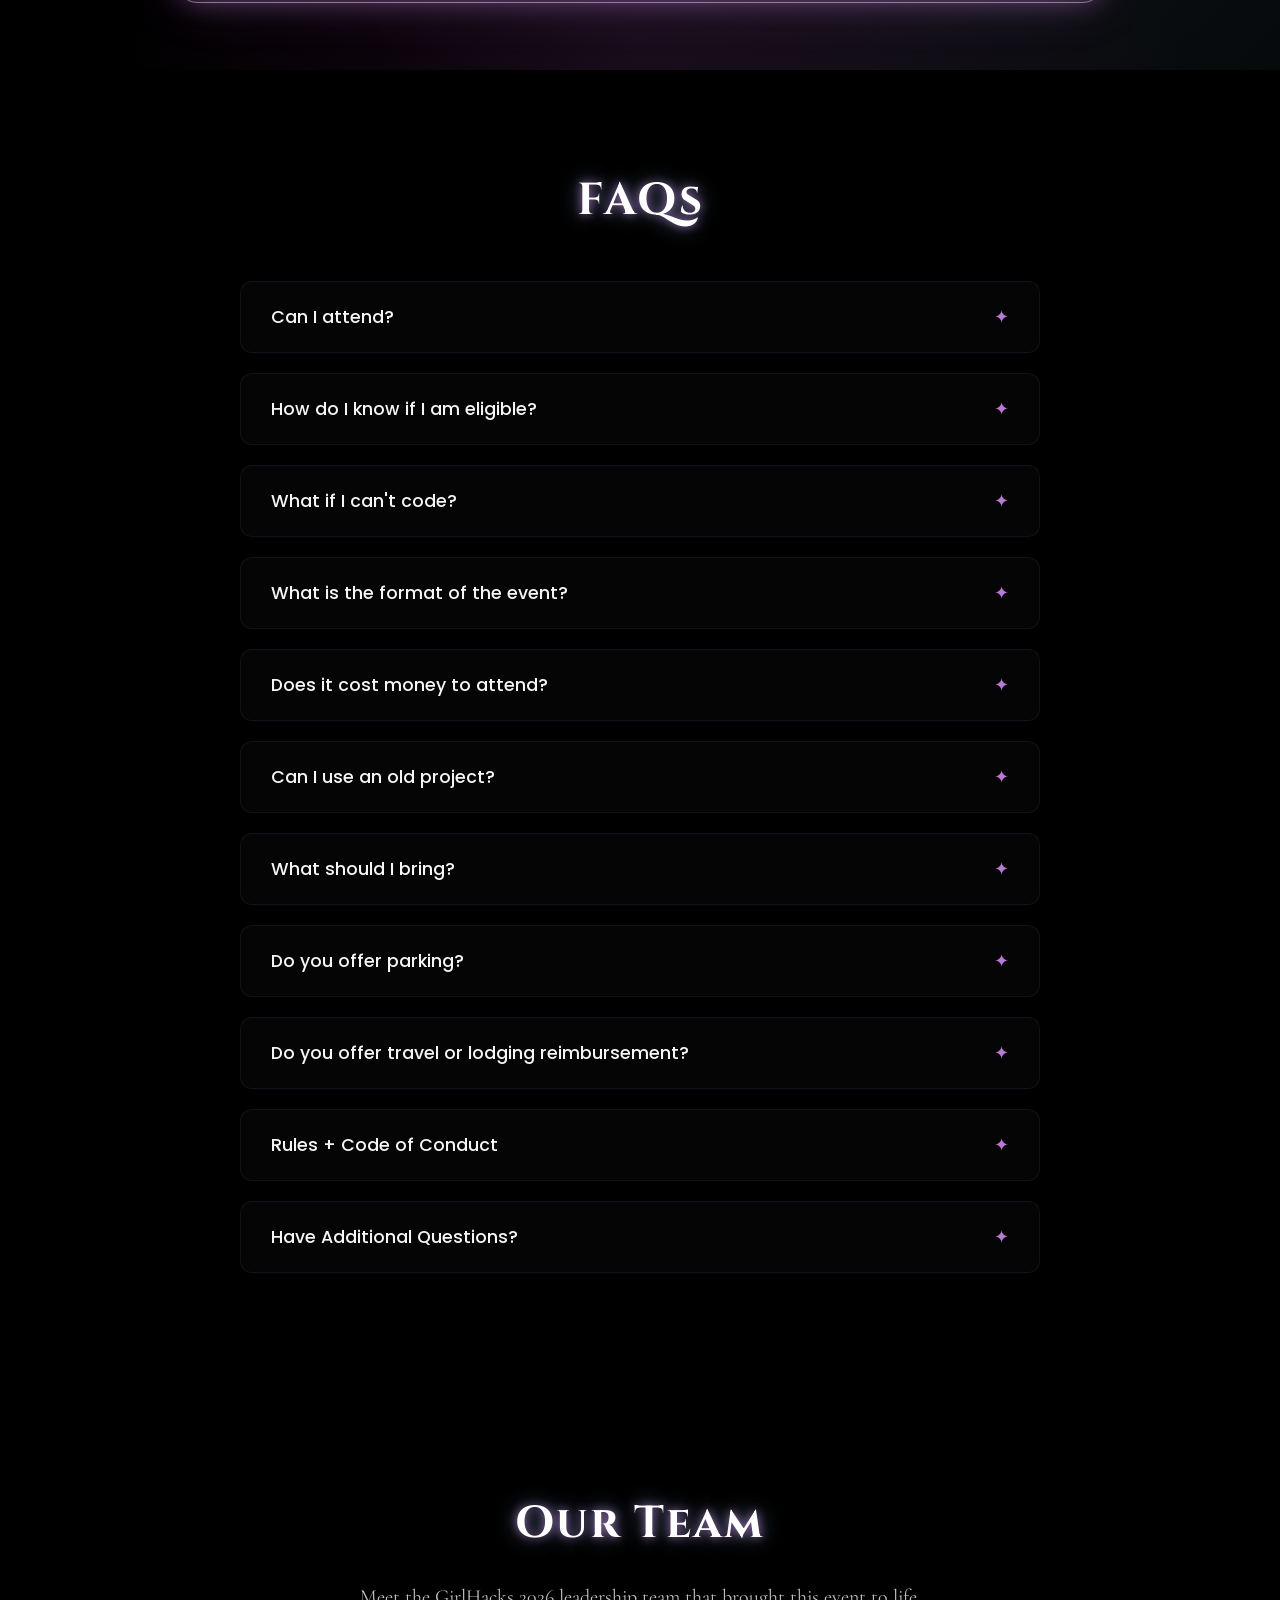
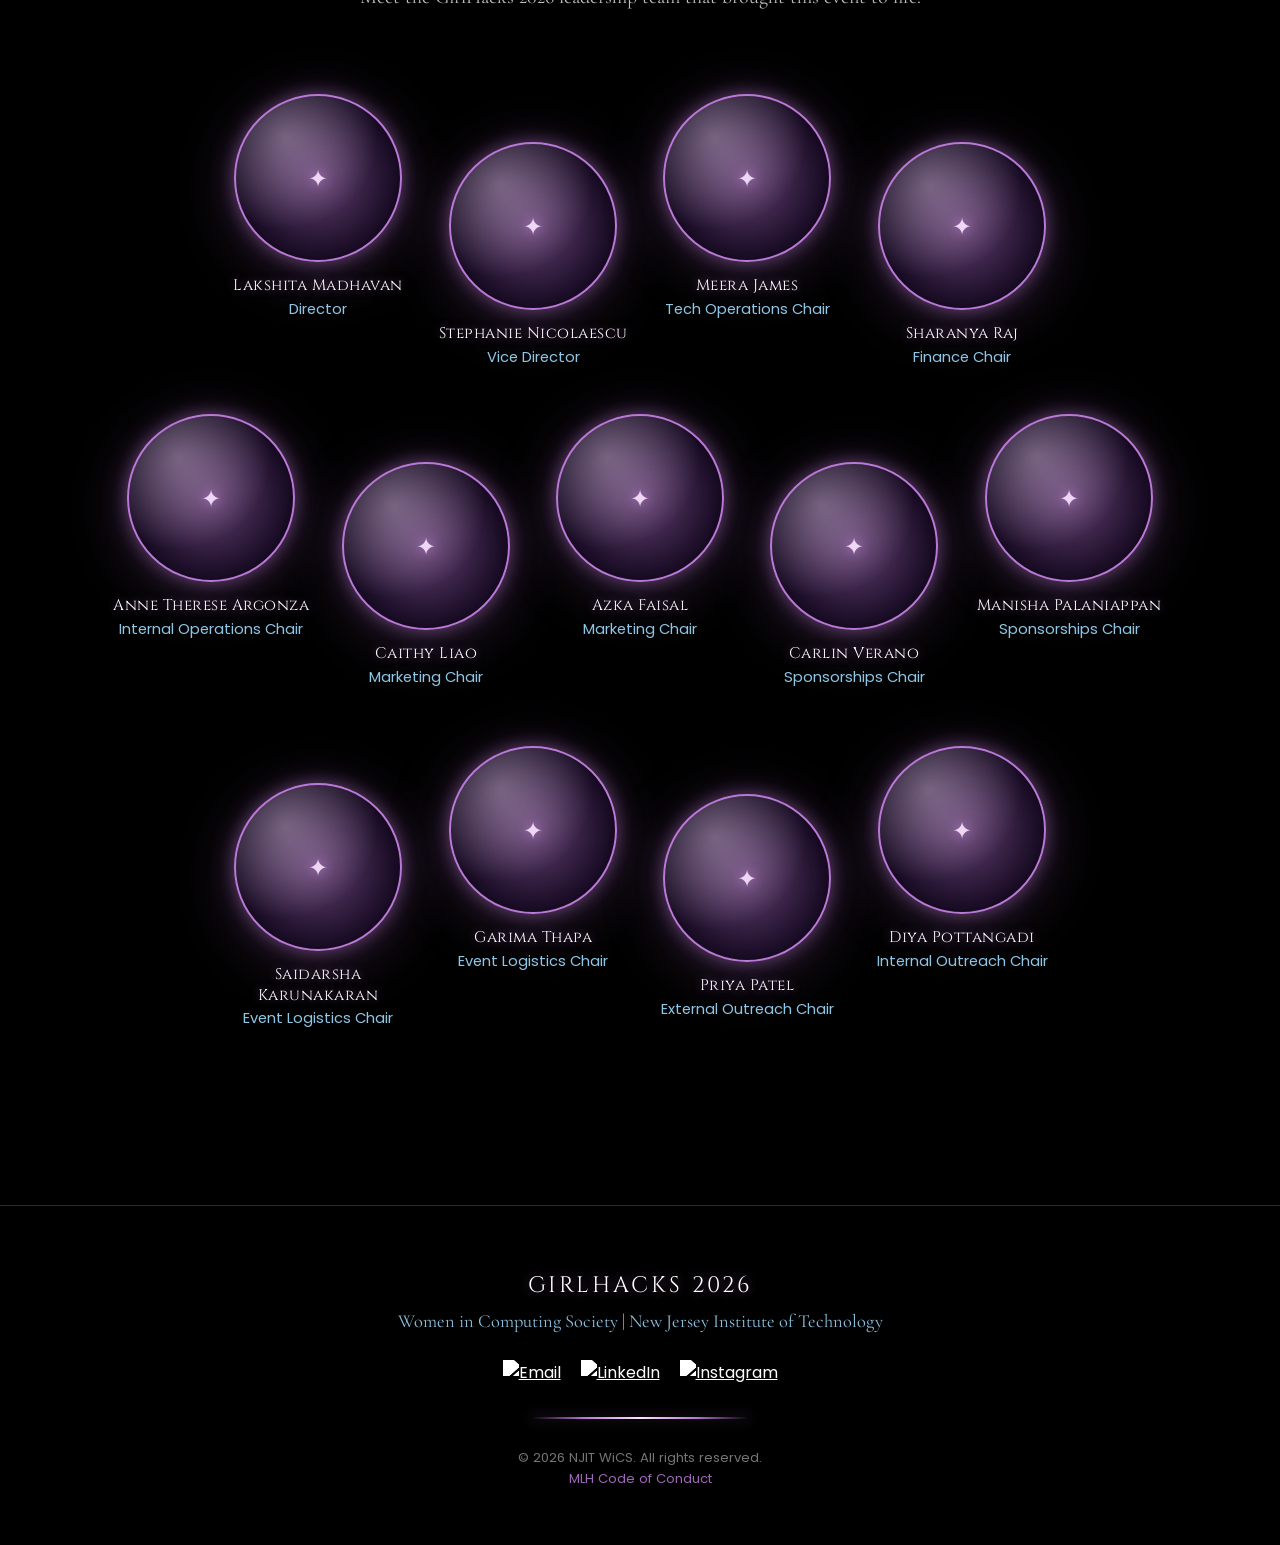
==== commit 5a7aac9f: "fix logo overlap glitch" ====
--- a/index.html
+++ b/index.html
@@ -1586,6 +1586,71 @@
       }
     }
 
+    @media (max-width: 900px) {
+      .terrarium-shelf--birch {
+        --logo-size: 180px;
+        --logo-height: 72px;
+        padding: 20px 20px 0;
+        min-height: 0;
+        overflow: visible;
+      }
+
+      .terrarium-shelf--birch .terrarium-shelf-items {
+        display: grid;
+        grid-template-columns: repeat(2, minmax(0, 1fr));
+        justify-items: center;
+        align-items: center;
+        gap: 16px 20px;
+        width: 100%;
+        max-width: 520px;
+        padding-bottom: 22px;
+      }
+
+      .terrarium-shelf--birch .sponsor-cloche {
+        flex: none;
+        width: 100%;
+        max-width: 100%;
+      }
+
+      .terrarium-shelf--birch .sponsor-cloche-logo {
+        max-width: 180px;
+        height: 70px;
+      }
+
+      .terrarium-shelf--birch .sponsor-cloche--isc2 {
+        flex: none;
+        max-width: 100%;
+      }
+
+      .terrarium-shelf--birch .sponsor-cloche--isc2 .sponsor-cloche-logo {
+        width: 90px;
+        max-width: 90px;
+        height: 90px;
+      }
+
+      .terrarium-shelf--birch .sponsor-cloche--wipro .sponsor-cloche-logo {
+        max-width: 100px;
+        height: 90px;
+      }
+
+      .terrarium-shelf--inkind .inkind-row--four,
+      .terrarium-shelf--inkind .inkind-row--three {
+        grid-template-columns: repeat(2, minmax(0, 1fr));
+        max-width: 520px;
+      }
+
+      .terrarium-shelf--inkind .inkind-row--three .sponsor-cloche:last-child {
+        grid-column: 1 / -1;
+        justify-self: center;
+        max-width: 46%;
+      }
+
+      .terrarium-shelf--inkind .sponsor-cloche--deepspace .sponsor-cloche-logo,
+      .terrarium-shelf--inkind .sponsor-cloche--immi .sponsor-cloche-logo {
+        margin-left: 0;
+      }
+    }
+
     @media (max-width: 700px) {
       #sponsors .section-container {
         padding-left: 20px;
@@ -1637,85 +1702,112 @@
       }
 
       .terrarium-shelf--birch {
-        --logo-size: 235px;
-        --logo-height: 94px;
-        padding: 20px 24px 0;
-        min-height: 190px;
+        --logo-size: 140px;
+        --logo-height: 56px;
+        padding: 16px 12px 0;
+        min-height: 0;
+        overflow: visible;
       }
 
       .terrarium-shelf--birch .terrarium-shelf-items {
-        width: min(760px, 100%);
-        gap: 8px 10px;
-        padding: 0 0 22px;
+        display: grid;
+        grid-template-columns: repeat(2, minmax(0, 1fr));
+        justify-items: center;
+        align-items: center;
+        gap: 18px 16px;
+        width: 100%;
+        max-width: 100%;
+        padding: 4px 4px 20px;
+      }
+
+      .terrarium-shelf--birch .sponsor-cloche {
+        flex: none;
+        width: 100%;
+        max-width: 100%;
+        display: flex;
+        justify-content: center;
+        align-items: center;
       }
 
       .terrarium-shelf--birch .sponsor-cloche-logo {
-        max-width: 215px;
-        height: 86px;
+        width: 100%;
+        max-width: 150px;
+        height: 58px;
       }
 
       .terrarium-shelf--birch .sponsor-cloche--digitalverity .sponsor-cloche-logo {
-        max-width: 205px;
-        height: 84px;
+        max-width: 150px;
+        height: 58px;
       }
 
       .terrarium-shelf--birch .sponsor-cloche--isc2 {
-        flex: 0 1 118px;
-        max-width: 118px;
+        flex: none;
+        max-width: 100%;
       }
 
       .terrarium-shelf--birch .sponsor-cloche--isc2 .sponsor-cloche-logo {
-        width: 115px;
-        max-width: 115px;
-        height: 115px;
+        width: 72px;
+        max-width: 72px;
+        height: 72px;
       }
 
       .terrarium-shelf--birch .sponsor-cloche--wipro .sponsor-cloche-logo {
-        max-width: 120px;
-        height: 110px;
+        max-width: 90px;
+        height: 80px;
       }
 
       .terrarium-shelf--birch .sponsor-cloche--isaca .sponsor-cloche-logo {
-        max-width: 200px;
-        height: 80px;
+        max-width: 150px;
+        height: 56px;
       }
 
       .terrarium-shelf--inkind {
-        --logo-size: 68px;
+        --logo-size: 72px;
+        padding: 16px 12px 0;
       }
 
       .terrarium-shelf--inkind .terrarium-shelf-items {
         gap: 20px;
-        padding: 14px 28px 14px;
+        padding: 12px 8px 16px;
+        width: 100%;
       }
 
       .terrarium-shelf--inkind .inkind-row {
-        gap: 18px 24px;
+        display: grid;
+        grid-template-columns: repeat(2, minmax(0, 1fr));
+        gap: 16px 12px;
         max-width: 100%;
-      }
-
+        width: 100%;
+      }
+
+      .terrarium-shelf--inkind .inkind-row--four,
       .terrarium-shelf--inkind .inkind-row--three {
+        grid-template-columns: repeat(2, minmax(0, 1fr));
         max-width: 100%;
       }
 
-      .terrarium-shelf--inkind .sponsor-cloche--deepspace .sponsor-cloche-logo {
-        margin-left: 10px;
-      }
-
+      .terrarium-shelf--inkind .inkind-row--three .sponsor-cloche:last-child {
+        grid-column: 1 / -1;
+        justify-self: center;
+        max-width: 50%;
+      }
+
+      .terrarium-shelf--inkind .sponsor-cloche--deepspace .sponsor-cloche-logo,
       .terrarium-shelf--inkind .sponsor-cloche--immi .sponsor-cloche-logo {
-        margin-left: 20px;
+        margin-left: 0;
       }
 
       .terrarium-shelf--inkind .sponsor-cloche--photon .sponsor-cloche-logo,
       .terrarium-shelf--inkind .sponsor-cloche--lovable .sponsor-cloche-logo,
       .terrarium-shelf--inkind .sponsor-cloche--elevenlabs .sponsor-cloche-logo {
-        width: 150px;
+        width: 100%;
+        max-width: 140px;
+        height: 48px;
+      }
+
+      .terrarium-shelf--inkind .sponsor-cloche--lovable .sponsor-cloche-logo {
+        max-width: 150px;
         height: 52px;
-      }
-
-      .terrarium-shelf--inkind .sponsor-cloche--lovable .sponsor-cloche-logo {
-        width: 175px;
-        height: 60px;
       }
 
       .terrarium-shelf-items {
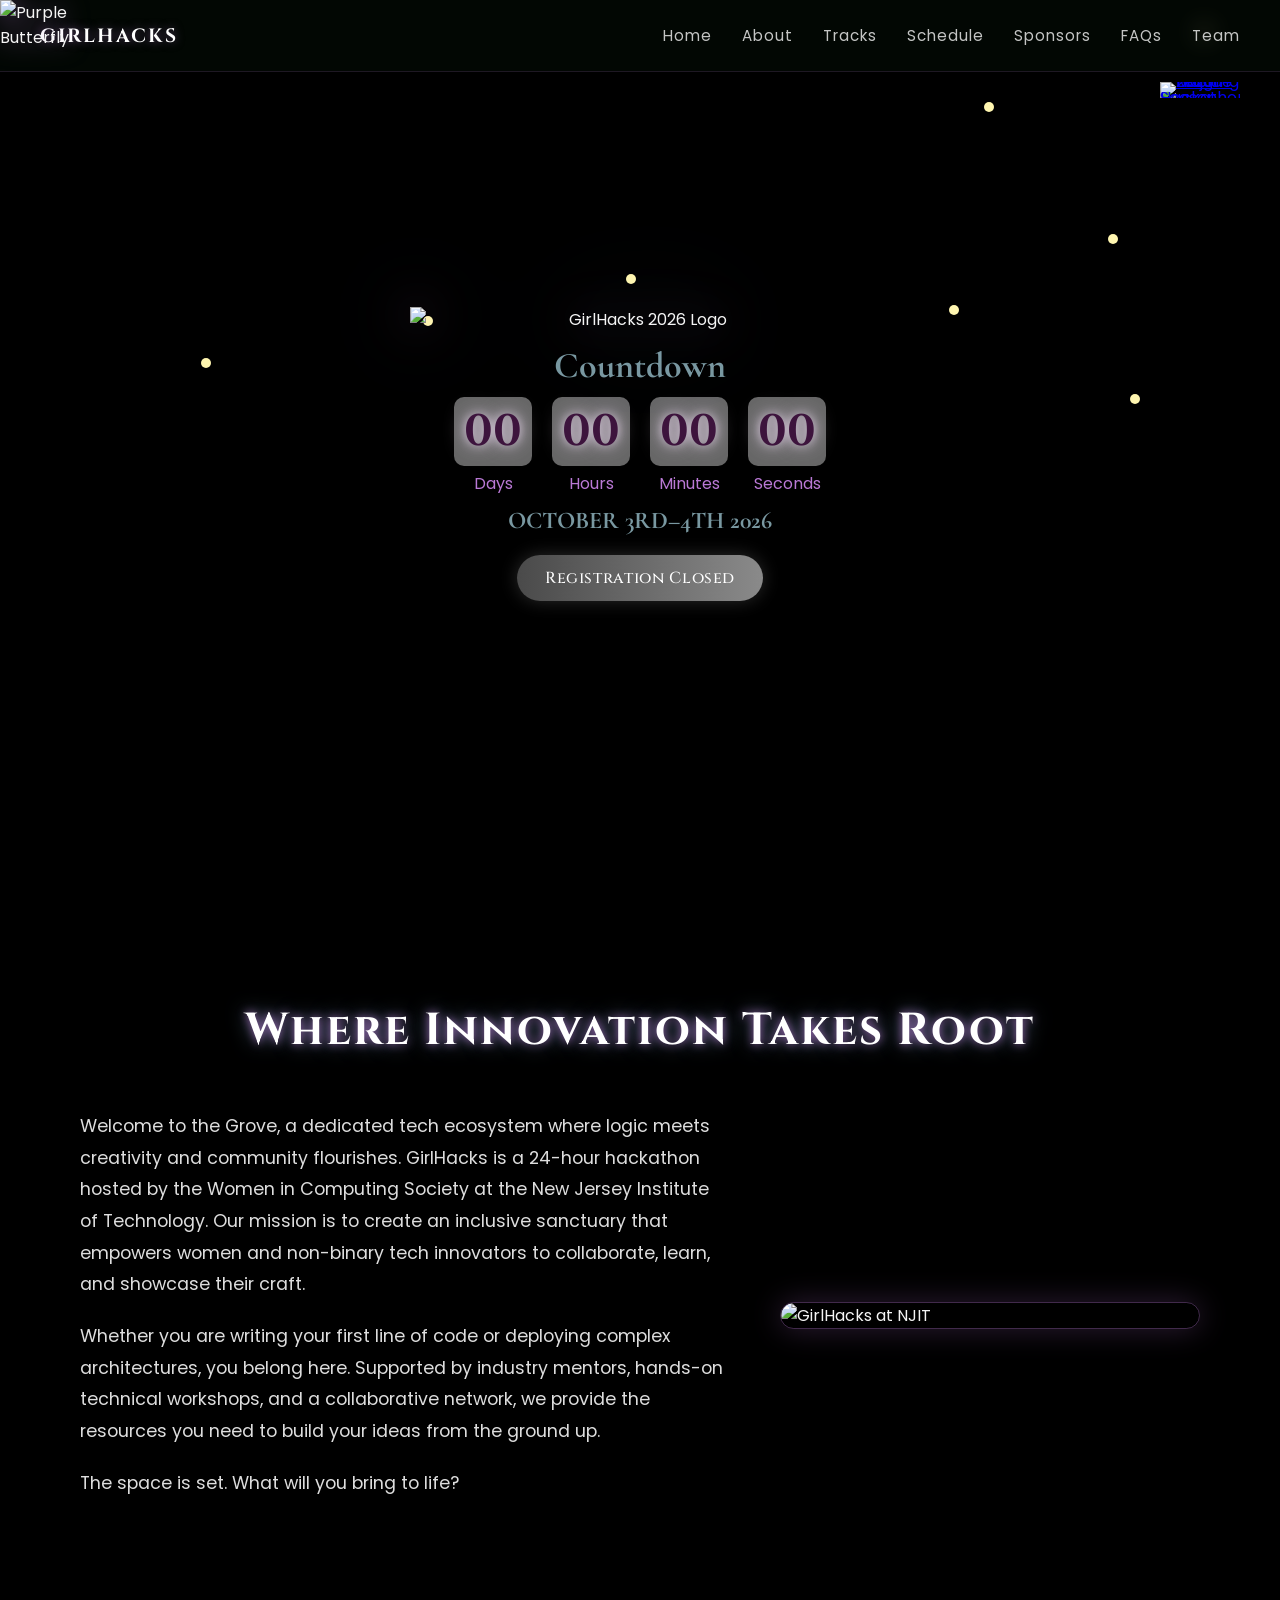
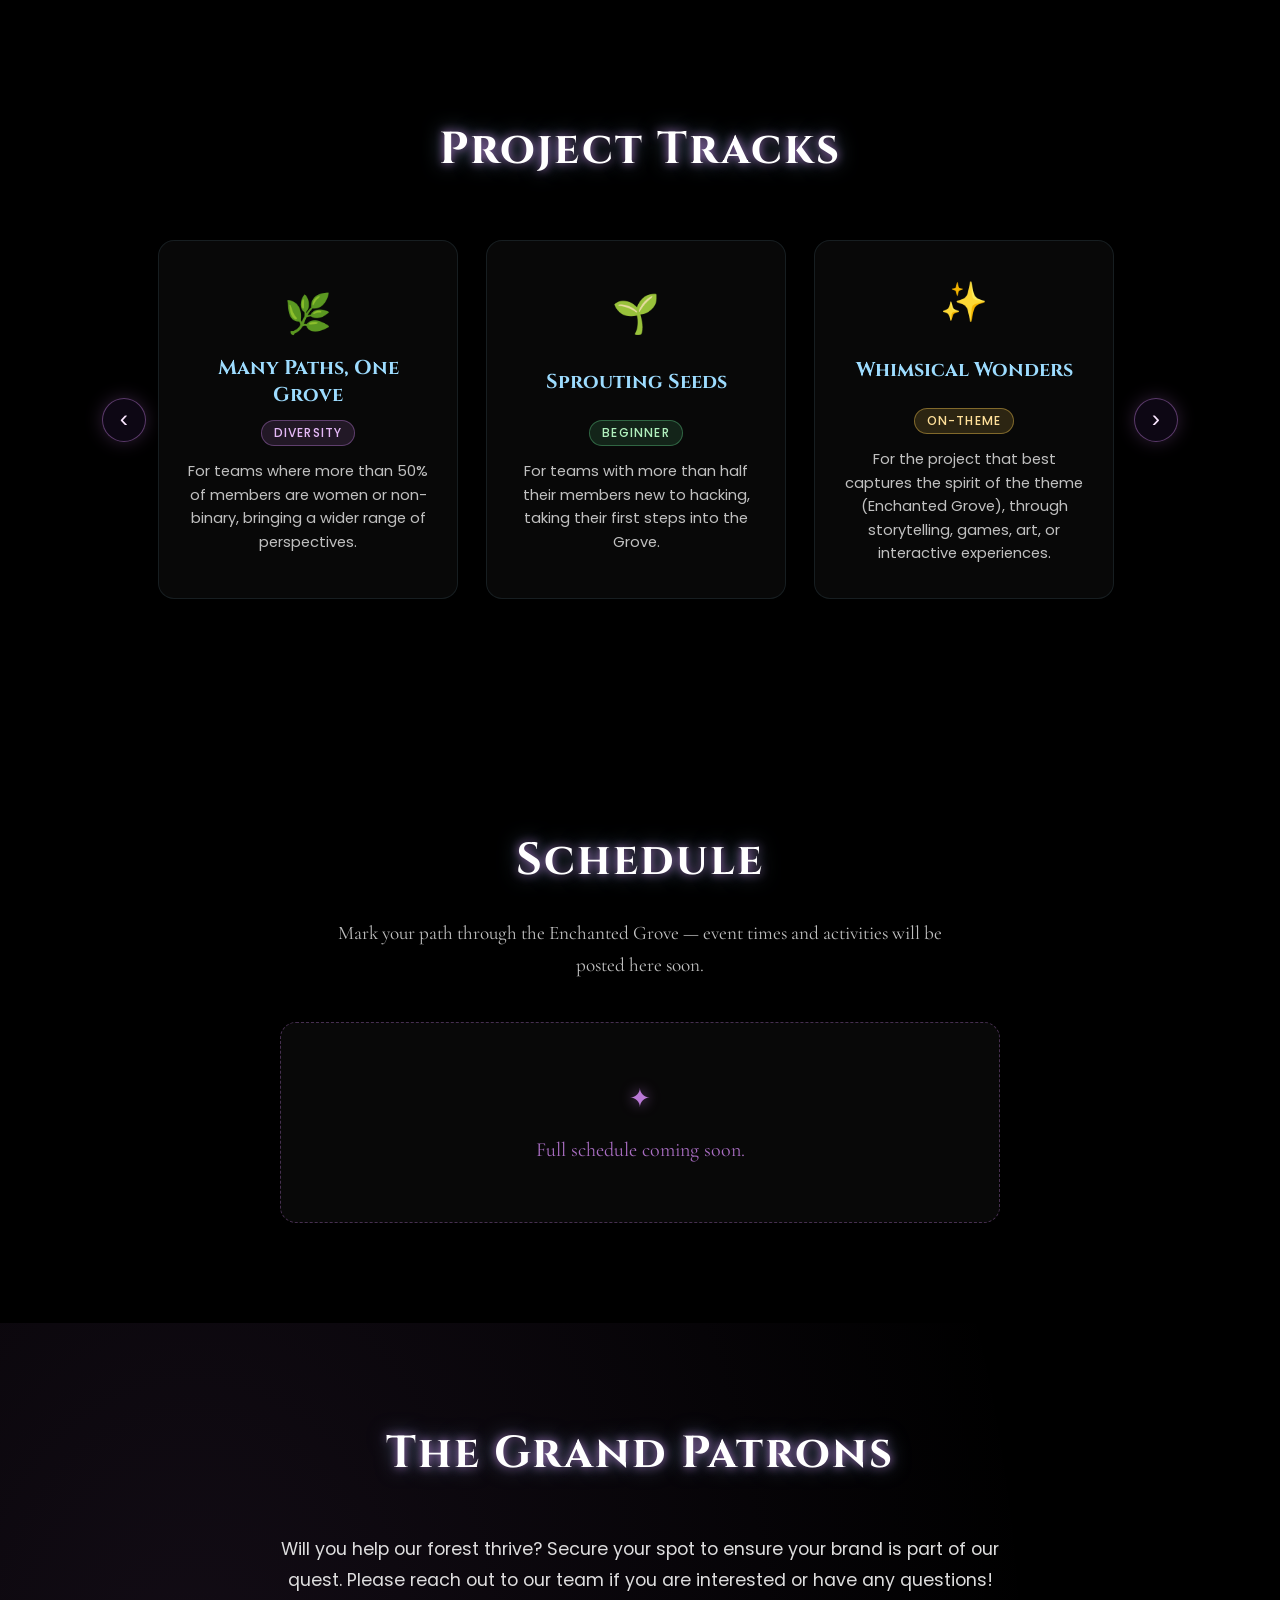
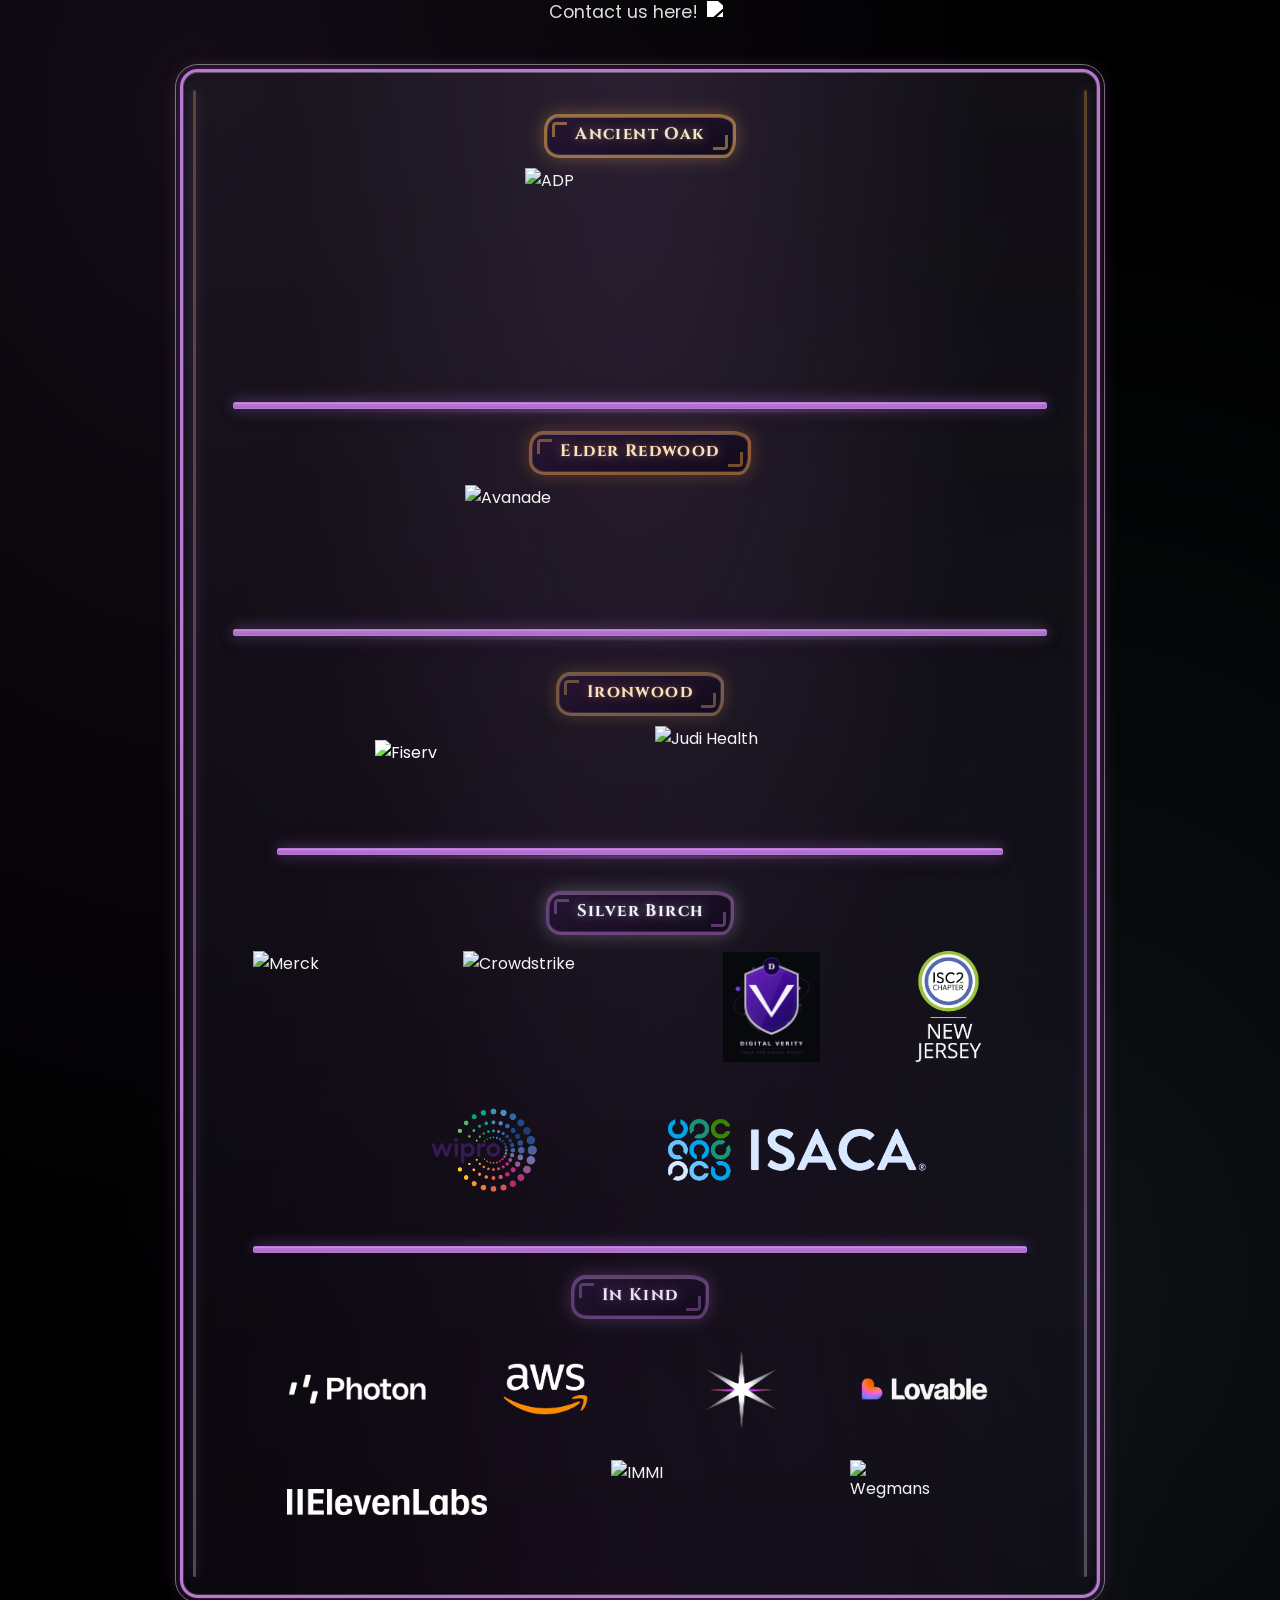
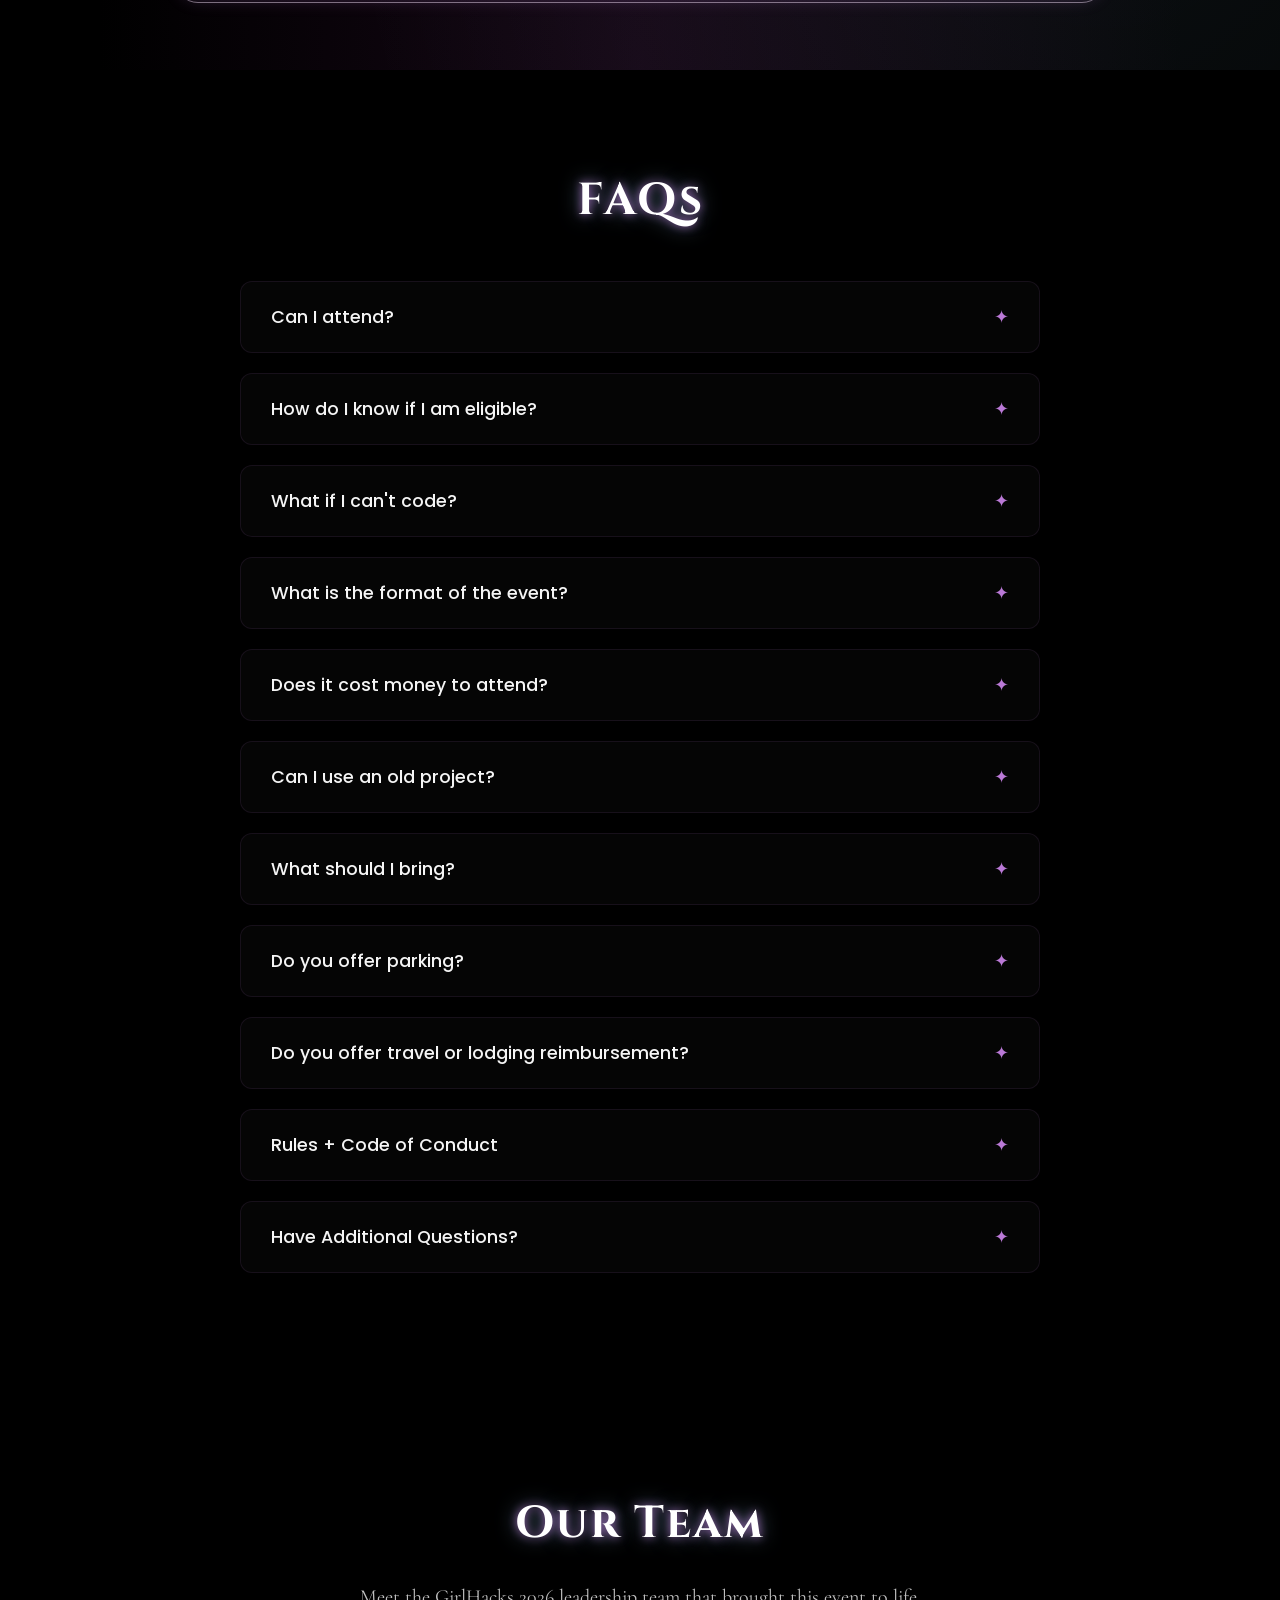
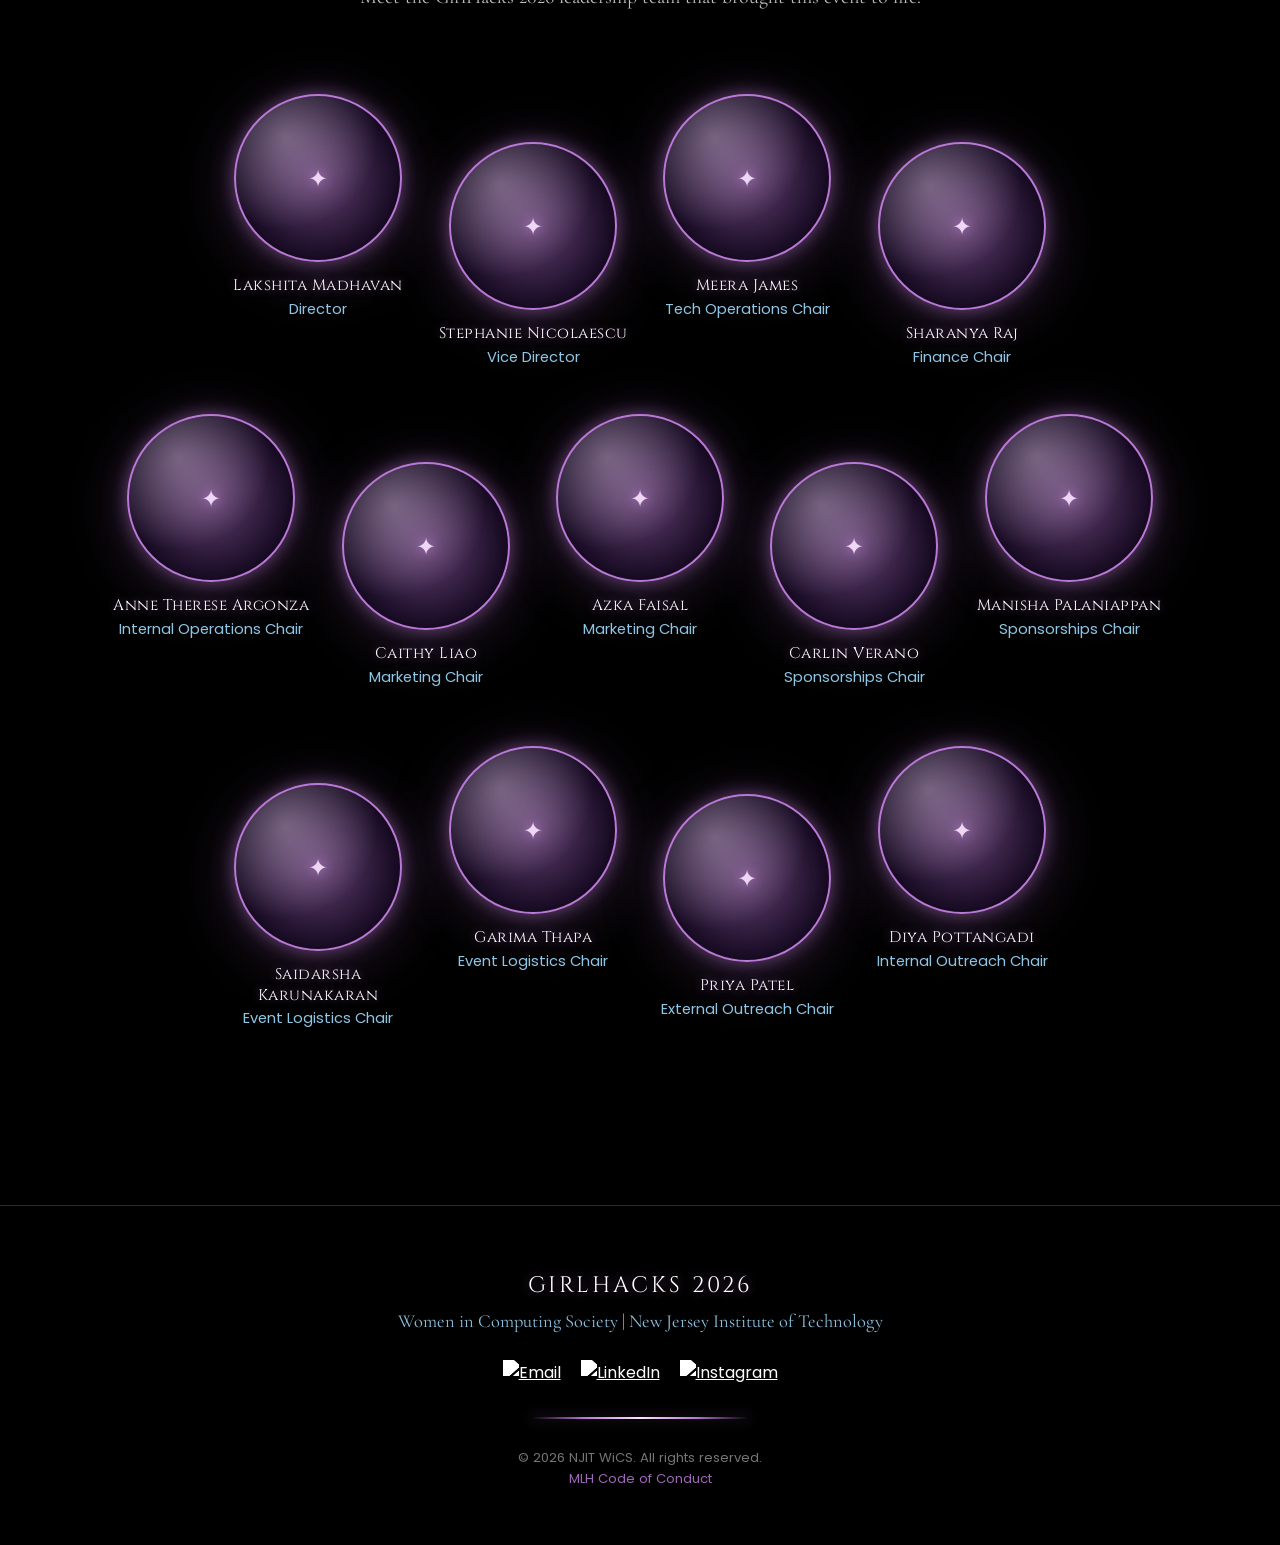
==== commit 6eb644aa: "fixed cursor glitch next to sponsor section" ====
--- a/index.html
+++ b/index.html
@@ -264,40 +264,68 @@
       border-radius: 50%;
       pointer-events: none;
       background: radial-gradient(circle, #fae6ff, #ba79d6, transparent);
-      transform: translate3d(-50%, -50%, 0);
+      transform: translate3d(-100px, -100px, 0) translate(-50%, -50%);
       will-change: transform;
       z-index: 4000;
       opacity: 0;
-      transition: opacity 0.15s ease;
+      transition: opacity 0.12s ease;
     }
 
     html.has-custom-cursor .cursor.is-visible {
       opacity: 1;
     }
 
+    /* Zoom multiplies paint cost — strip heavy sponsor effects */
+    html.is-zoomed .sponsors-container {
+      box-shadow: 0 0 0 1px rgba(61, 20, 61, 0.6);
+    }
+
+    html.is-zoomed .sponsor-cloche:hover .sponsor-cloche-logo,
+    html.is-zoomed .sponsor-cloche:focus-within .sponsor-cloche-logo {
+      transform: none;
+    }
+
+    html.is-zoomed .terrarium-shelf {
+      content-visibility: auto;
+      contain-intrinsic-size: auto 220px;
+    }
+
+    html.is-zoomed .butterfly-container,
+    html.is-zoomed #particles {
+      display: none !important;
+    }
+
+    html.is-zoomed .cursor {
+      background: #ba79d6;
+      width: 14px;
+      height: 14px;
+      transition: none;
+    }
+
+    html.is-zoomed .terrarium-shelf--birch .sponsor-cloche--isaca .sponsor-cloche-logo img,
+    html.is-zoomed .terrarium-shelf--inkind .sponsor-cloche--lovable .sponsor-cloche-logo img {
+      filter: brightness(1.4);
+    }
+
+    html.is-zoomed .sponsors-container::before,
+    html.is-zoomed .sponsors-container::after {
+      display: none;
+    }
+
     html.has-custom-cursor,
-    html.has-custom-cursor * {
+    html.has-custom-cursor a,
+    html.has-custom-cursor button,
+    html.has-custom-cursor [role="button"],
+    html.has-custom-cursor input,
+    html.has-custom-cursor textarea,
+    html.has-custom-cursor select,
+    html.has-custom-cursor label,
+    html.has-custom-cursor .sponsor-cloche,
+    html.has-custom-cursor .faq-question,
+    html.has-custom-cursor .tracks-nav,
+    html.has-custom-cursor .nav-toggle,
+    html.has-custom-cursor .team-orb {
       cursor: none !important;
-    }
-
-
-    .trail {
-      position: fixed;
-      width: 4px;
-      height: 4px;
-      border-radius: 50%;
-      background: #ba79d6;
-      pointer-events: none;
-      z-index: 3999;
-      animation: fadeTrail 1s linear forwards;
-    }
-
-
-    @keyframes fadeTrail {
-      to {
-        opacity: 0;
-        transform: scale(0.3);
-      }
     }
 
 
@@ -1158,13 +1186,9 @@
       outline-offset: 4px;
       box-shadow:
         0 0 0 1px rgba(61, 20, 61, 0.6),
-        0 0 28px rgba(186, 121, 214, 0.5),
-        0 0 56px rgba(186, 121, 214, 0.22),
+        0 0 18px rgba(186, 121, 214, 0.28),
         inset 0 0 0 1px rgba(250, 230, 255, 0.2),
-        inset 0 1px 0 rgba(255, 255, 255, 0.12),
-        inset 0 -1px 0 rgba(157, 220, 255, 0.06);
-      backdrop-filter: blur(14px);
-      -webkit-backdrop-filter: blur(14px);
+        inset 0 1px 0 rgba(255, 255, 255, 0.12);
     }
 
     .sponsors-container::before,
@@ -1523,31 +1547,12 @@
       display: flex;
       align-items: center;
       justify-content: center;
-      animation: cloche-pulse 3.6s ease-in-out infinite;
-      filter: drop-shadow(0 0 10px var(--shelf-pulse-soft));
-      transition: transform 0.35s cubic-bezier(0.175, 0.885, 0.32, 1.275);
-    }
-
-    .terrarium-shelf--redwood .sponsor-cloche-logo { animation-duration: 4s; animation-delay: -0.8s; }
-    .terrarium-shelf--ironwood .sponsor-cloche-logo { animation-duration: 4.2s; animation-delay: -1.4s; }
-    .terrarium-shelf--ironwood .sponsor-cloche:nth-child(2) .sponsor-cloche-logo { animation-delay: -2s; }
-    .terrarium-shelf--birch .sponsor-cloche-logo { animation-duration: 3.8s; animation-delay: -0.4s; }
-    .terrarium-shelf--birch .sponsor-cloche:nth-child(2) .sponsor-cloche-logo { animation-delay: -1.8s; }
-    .terrarium-shelf--birch .sponsor-cloche:nth-child(3) .sponsor-cloche-logo { animation-delay: -2.6s; }
-    .terrarium-shelf--birch .sponsor-cloche:nth-child(4) .sponsor-cloche-logo { animation-delay: -3.2s; }
-    .terrarium-shelf--birch .sponsor-cloche:nth-child(5) .sponsor-cloche-logo { animation-delay: -1.2s; }
-    .terrarium-shelf--birch .sponsor-cloche:nth-child(6) .sponsor-cloche-logo { animation-delay: -2.0s; }
-    .terrarium-shelf--inkind .sponsor-cloche-logo { animation-duration: 4s; animation-delay: -1s; }
-    .terrarium-shelf--inkind .inkind-row--four .sponsor-cloche:nth-child(2) .sponsor-cloche-logo { animation-delay: -2.2s; }
-    .terrarium-shelf--inkind .inkind-row--four .sponsor-cloche:nth-child(3) .sponsor-cloche-logo { animation-delay: -3s; }
-    .terrarium-shelf--inkind .inkind-row--four .sponsor-cloche:nth-child(4) .sponsor-cloche-logo { animation-delay: -3.8s; }
-    .terrarium-shelf--inkind .inkind-row--three .sponsor-cloche:nth-child(1) .sponsor-cloche-logo { animation-delay: -1.5s; }
-    .terrarium-shelf--inkind .inkind-row--three .sponsor-cloche:nth-child(2) .sponsor-cloche-logo { animation-delay: -2.8s; }
-    .terrarium-shelf--inkind .inkind-row--three .sponsor-cloche:nth-child(3) .sponsor-cloche-logo { animation-delay: -0.6s; }
+      transition: transform 0.25s ease;
+    }
 
     .sponsor-cloche:hover .sponsor-cloche-logo,
     .sponsor-cloche:focus-within .sponsor-cloche-logo {
-      transform: scale(1.06);
+      transform: scale(1.04);
     }
 
     .sponsor-cloche-logo img {
@@ -1558,11 +1563,10 @@
       object-fit: contain;
       object-position: center;
       display: block;
-      filter: brightness(1.1) contrast(1.04);
     }
 
     .sponsor-cloche.is-dark-logo .sponsor-cloche-logo img {
-      filter: brightness(1.3) contrast(1.05);
+      filter: brightness(1.25);
     }
 
     .sponsor-cloche-fallback {
@@ -1572,18 +1576,13 @@
       line-height: 1.25;
       text-align: center;
       color: rgba(255, 255, 255, 0.92);
-      text-shadow: 0 0 10px var(--shelf-pulse-strong);
-    }
-
-    @keyframes cloche-pulse {
-      0%, 100% {
-        filter: drop-shadow(0 0 3px var(--shelf-pulse-soft));
-        opacity: 0.99;
-      }
-      50% {
-        filter: drop-shadow(0 0 6px var(--shelf-pulse-strong));
-        opacity: 1;
-      }
+    }
+
+    html.is-scrolling .sponsors-container {
+      /* keep paints light while scrolling through many logos */
+      box-shadow:
+        0 0 0 1px rgba(61, 20, 61, 0.6),
+        inset 0 0 0 1px rgba(250, 230, 255, 0.2);
     }
 
     @media (max-width: 900px) {
@@ -3029,8 +3028,10 @@
     if (!isTouchDevice && cursor) {
       document.documentElement.classList.add("has-custom-cursor");
 
-      let lastTrailAt = 0;
       let cursorVisible = false;
+      let mouseX = -100;
+      let mouseY = -100;
+      let needsRender = false;
 
       function showCursor() {
         if (cursorVisible) return;
@@ -3043,29 +3044,25 @@
         cursor.classList.remove("is-visible");
       }
 
-      document.addEventListener("mousemove", (e) => {
+      // Drive cursor on its own rAF loop so Lenis/GSAP work can't starve it
+      function cursorLoop() {
+        if (needsRender) {
+          needsRender = false;
+          cursor.style.transform = `translate3d(${mouseX}px, ${mouseY}px, 0) translate(-50%, -50%)`;
+        }
+        requestAnimationFrame(cursorLoop);
+      }
+      requestAnimationFrame(cursorLoop);
+
+      document.addEventListener("pointermove", (e) => {
+        mouseX = e.clientX;
+        mouseY = e.clientY;
+        needsRender = true;
         showCursor();
-        cursor.style.transform = `translate3d(${e.clientX}px, ${e.clientY}px, 0) translate(-50%, -50%)`;
-
-        const now = performance.now();
-        if (now - lastTrailAt < 32) return;
-        lastTrailAt = now;
-
-        const trail = document.createElement("div");
-        trail.className = "trail";
-        trail.style.left = e.clientX + "px";
-        trail.style.top = e.clientY + "px";
-        document.body.appendChild(trail);
-
-        setTimeout(() => trail.remove(), 800);
       }, { passive: true });
 
-      document.addEventListener("mouseenter", showCursor);
-      document.addEventListener("mouseleave", hideCursor);
+      document.addEventListener("pointerleave", hideCursor);
       window.addEventListener("blur", hideCursor);
-      window.addEventListener("focus", () => {
-        // Wait for the next mousemove so we don't flash at 0,0
-      });
     }
 
 
@@ -3194,6 +3191,7 @@
 
   <script>
     const isCoarsePointer = window.matchMedia("(hover: none), (pointer: coarse)").matches;
+    const baselineDpr = window.devicePixelRatio || 1;
     const lenis = window.lenis = new Lenis({
       lerp: 0.1,
       wheelMultiplier: 1,
@@ -3206,17 +3204,66 @@
 
     let butterflyFlight = { t: 0 };
     let placeButterflyFn = null;
+    let zoomPerfActive = false;
+
+
+    function isBrowserZoomed() {
+      const vvScale = window.visualViewport?.scale ?? 1;
+      if (vvScale > 1.05) return true;
+      // Chrome/Edge Ctrl+/- zoom increases devicePixelRatio vs page-load baseline
+      if ((window.devicePixelRatio || 1) / baselineDpr > 1.12) return true;
+      return false;
+    }
+
+
+    function applyZoomPerfMode() {
+      const zoomed = isBrowserZoomed();
+      if (zoomed === zoomPerfActive) return;
+      zoomPerfActive = zoomed;
+      document.documentElement.classList.toggle('is-zoomed', zoomed);
+
+      // Native scroll is much lighter under zoom; Lenis + many logos fights the cursor
+      if (zoomed) {
+        lenis.options.smoothWheel = false;
+        lenis.options.lerp = 1;
+      } else {
+        lenis.options.smoothWheel = true;
+        lenis.options.lerp = 0.1;
+      }
+    }
+
+
+    applyZoomPerfMode();
+    window.addEventListener('resize', applyZoomPerfMode);
+    window.visualViewport?.addEventListener('resize', applyZoomPerfMode);
+    window.visualViewport?.addEventListener('scroll', applyZoomPerfMode);
 
 
     gsap.registerPlugin(ScrollTrigger);
 
 
     lenis.on('scroll', ScrollTrigger.update);
+
+    let scrollIdleTimer = 0;
+    lenis.on('scroll', () => {
+      document.documentElement.classList.add('is-scrolling');
+      window.clearTimeout(scrollIdleTimer);
+      scrollIdleTimer = window.setTimeout(() => {
+        document.documentElement.classList.remove('is-scrolling');
+      }, 140);
+    });
 
 
     gsap.ticker.add((time) => {
       lenis.raf(time * 1000);
-      if (placeButterflyFn) placeButterflyFn();
+      // Skip butterfly while scrolling or zoomed — both starve the cursor in sponsors
+      if (
+        placeButterflyFn &&
+        !zoomPerfActive &&
+        !document.documentElement.classList.contains('is-scrolling')
+      ) {
+        placeButterflyFn();
+      }
     });
     gsap.ticker.lagSmoothing(0);
 
@@ -3396,6 +3443,7 @@
 
       let lastFlightT = -1;
       let lastScrollY = -1;
+      let butterflyFrame = 0;
 
       function placeButterfly() {
         if (!stopsData.length) measureStops();
@@ -3403,6 +3451,13 @@
 
         const scrollY = lenis.scroll;
         if (butterflyFlight.t === lastFlightT && scrollY === lastScrollY) return;
+
+        // Skip every other frame while scrolling to cut layout thrash
+        if (document.documentElement.classList.contains('is-scrolling')) {
+          butterflyFrame += 1;
+          if (butterflyFrame % 2 === 0) return;
+        }
+
         lastFlightT = butterflyFlight.t;
         lastScrollY = scrollY;
 
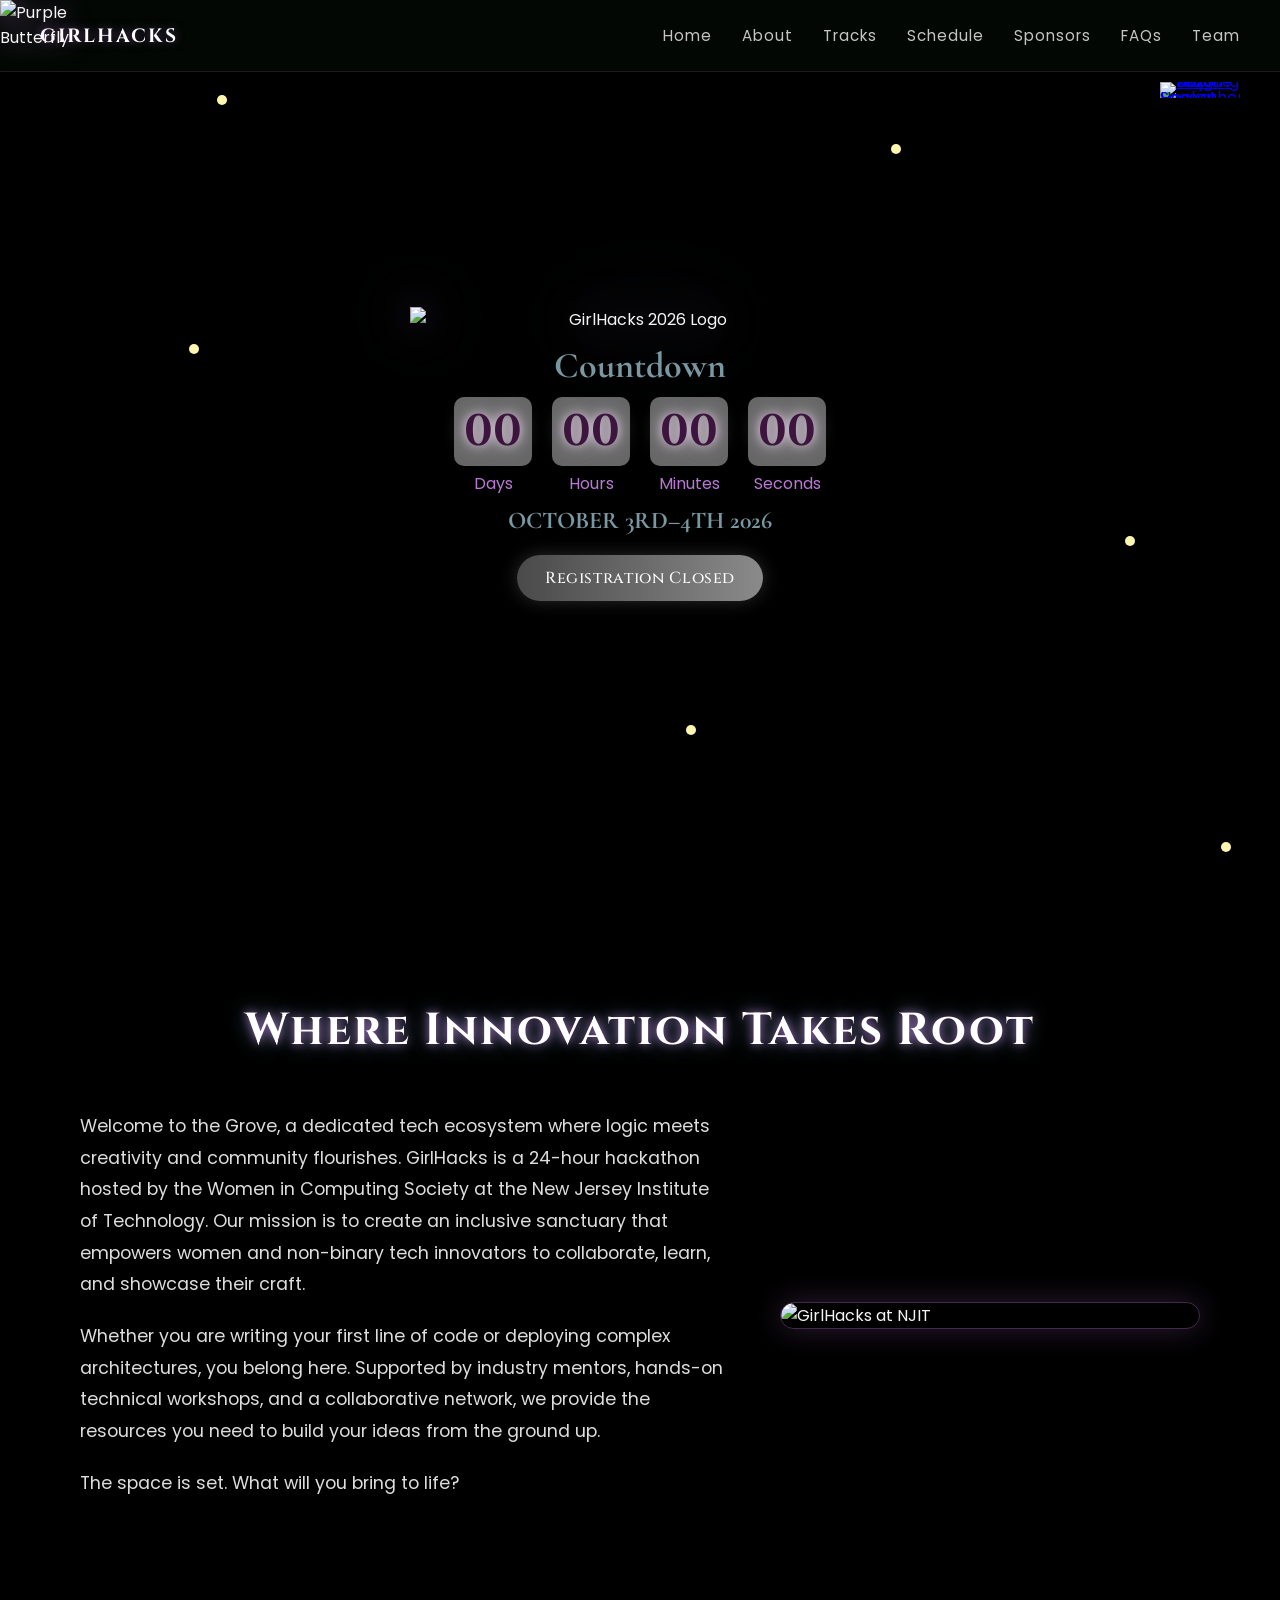
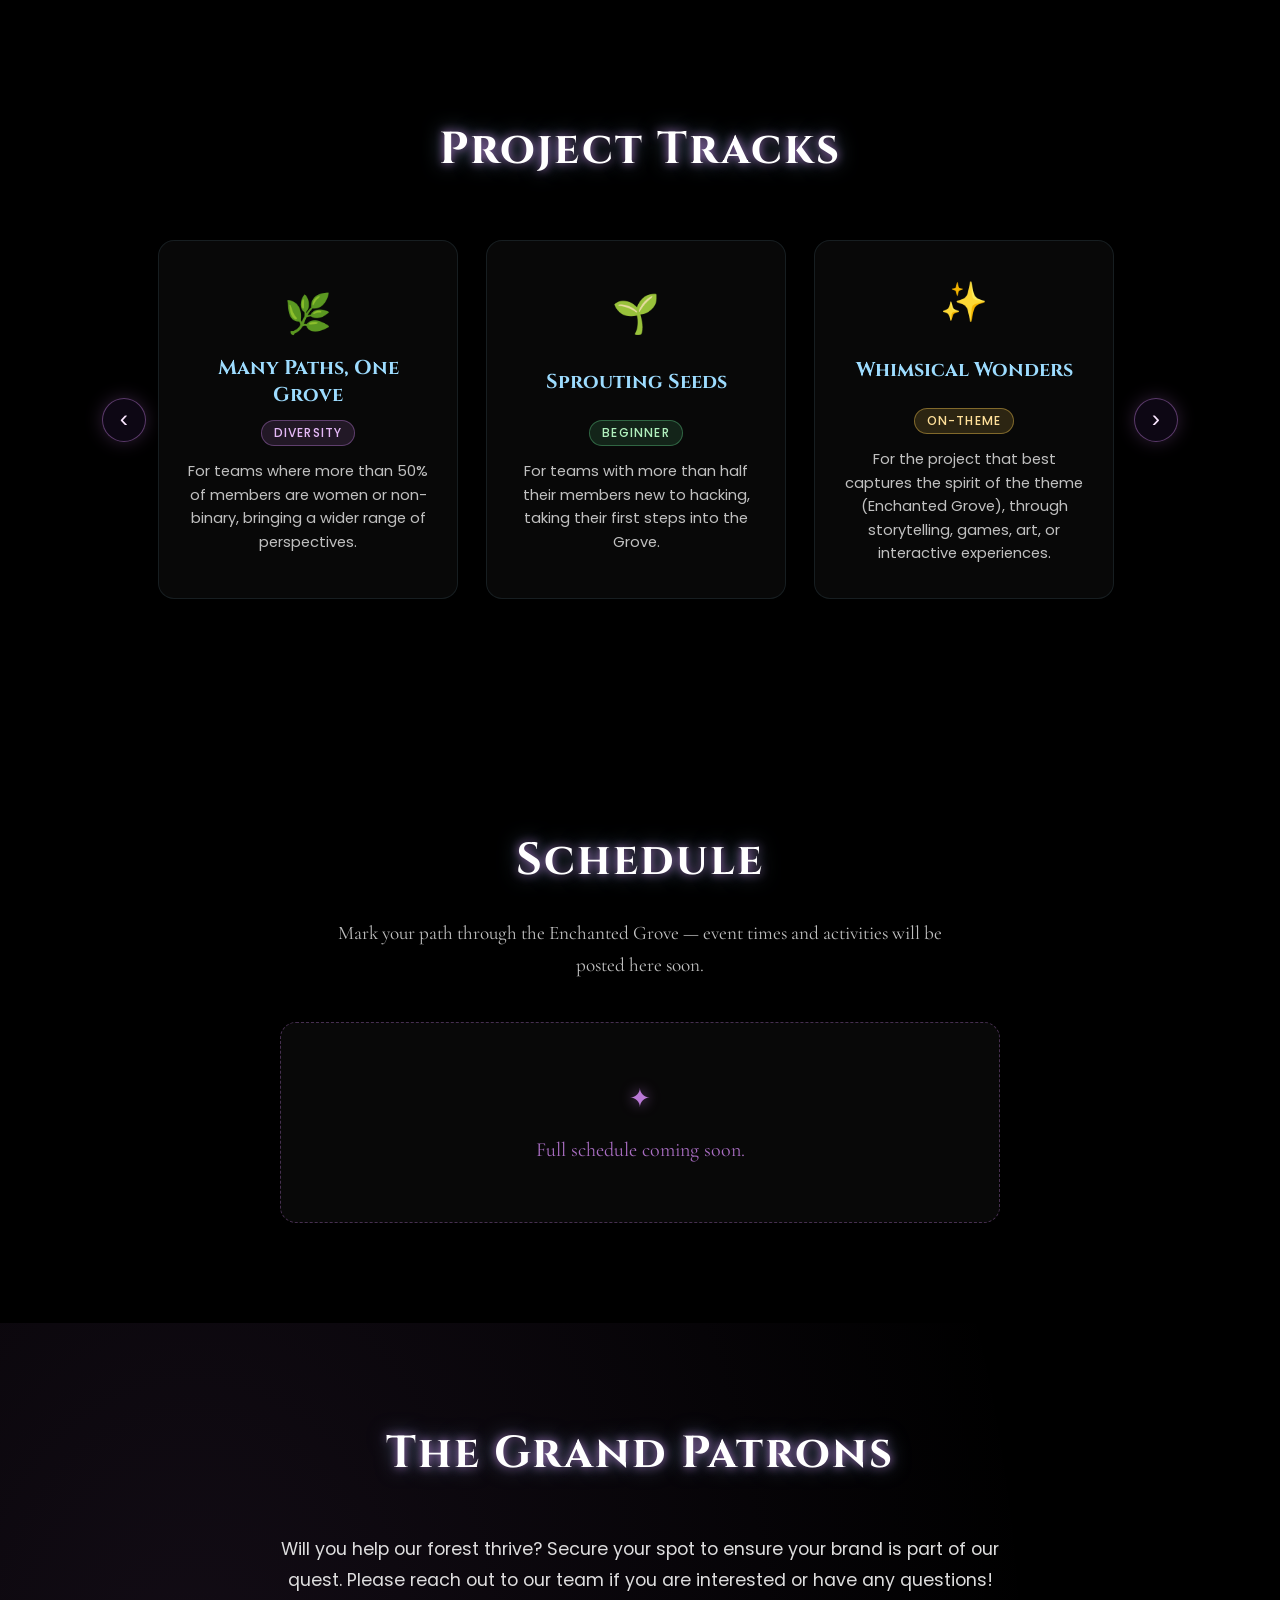
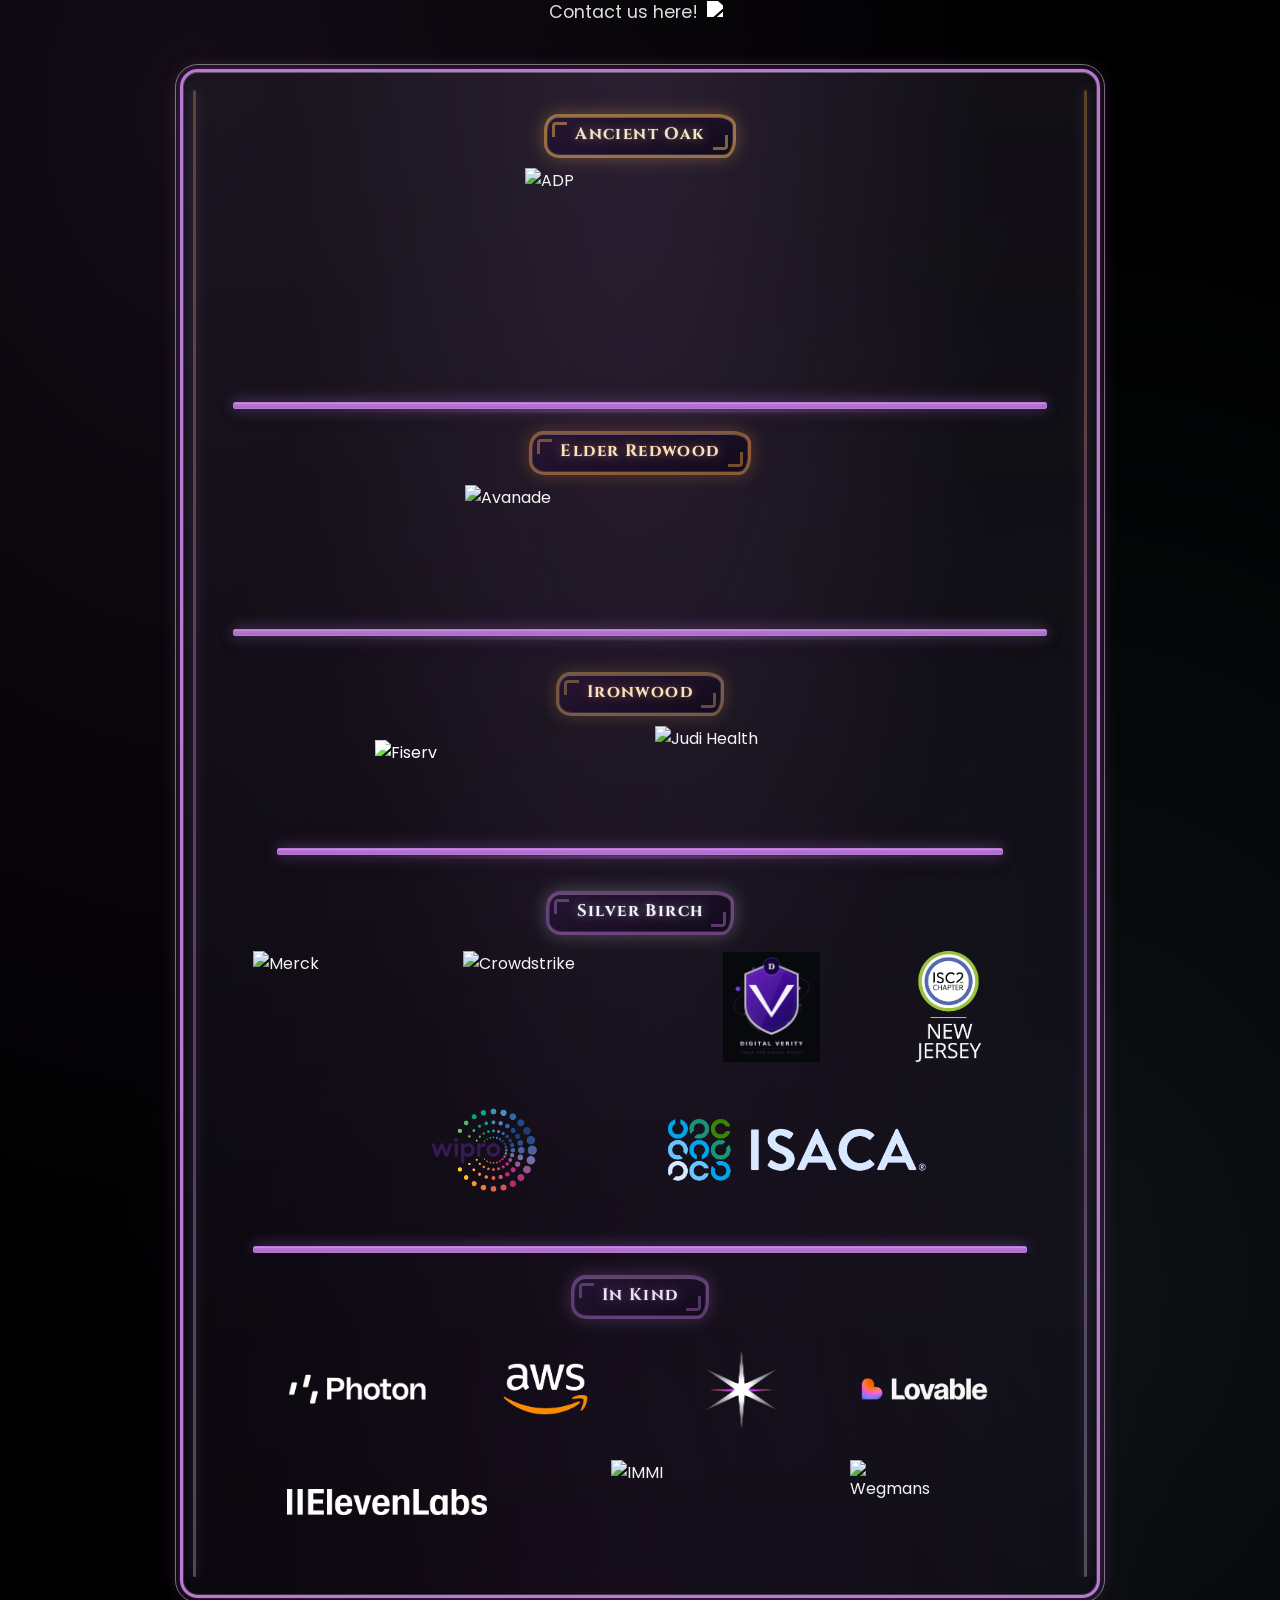
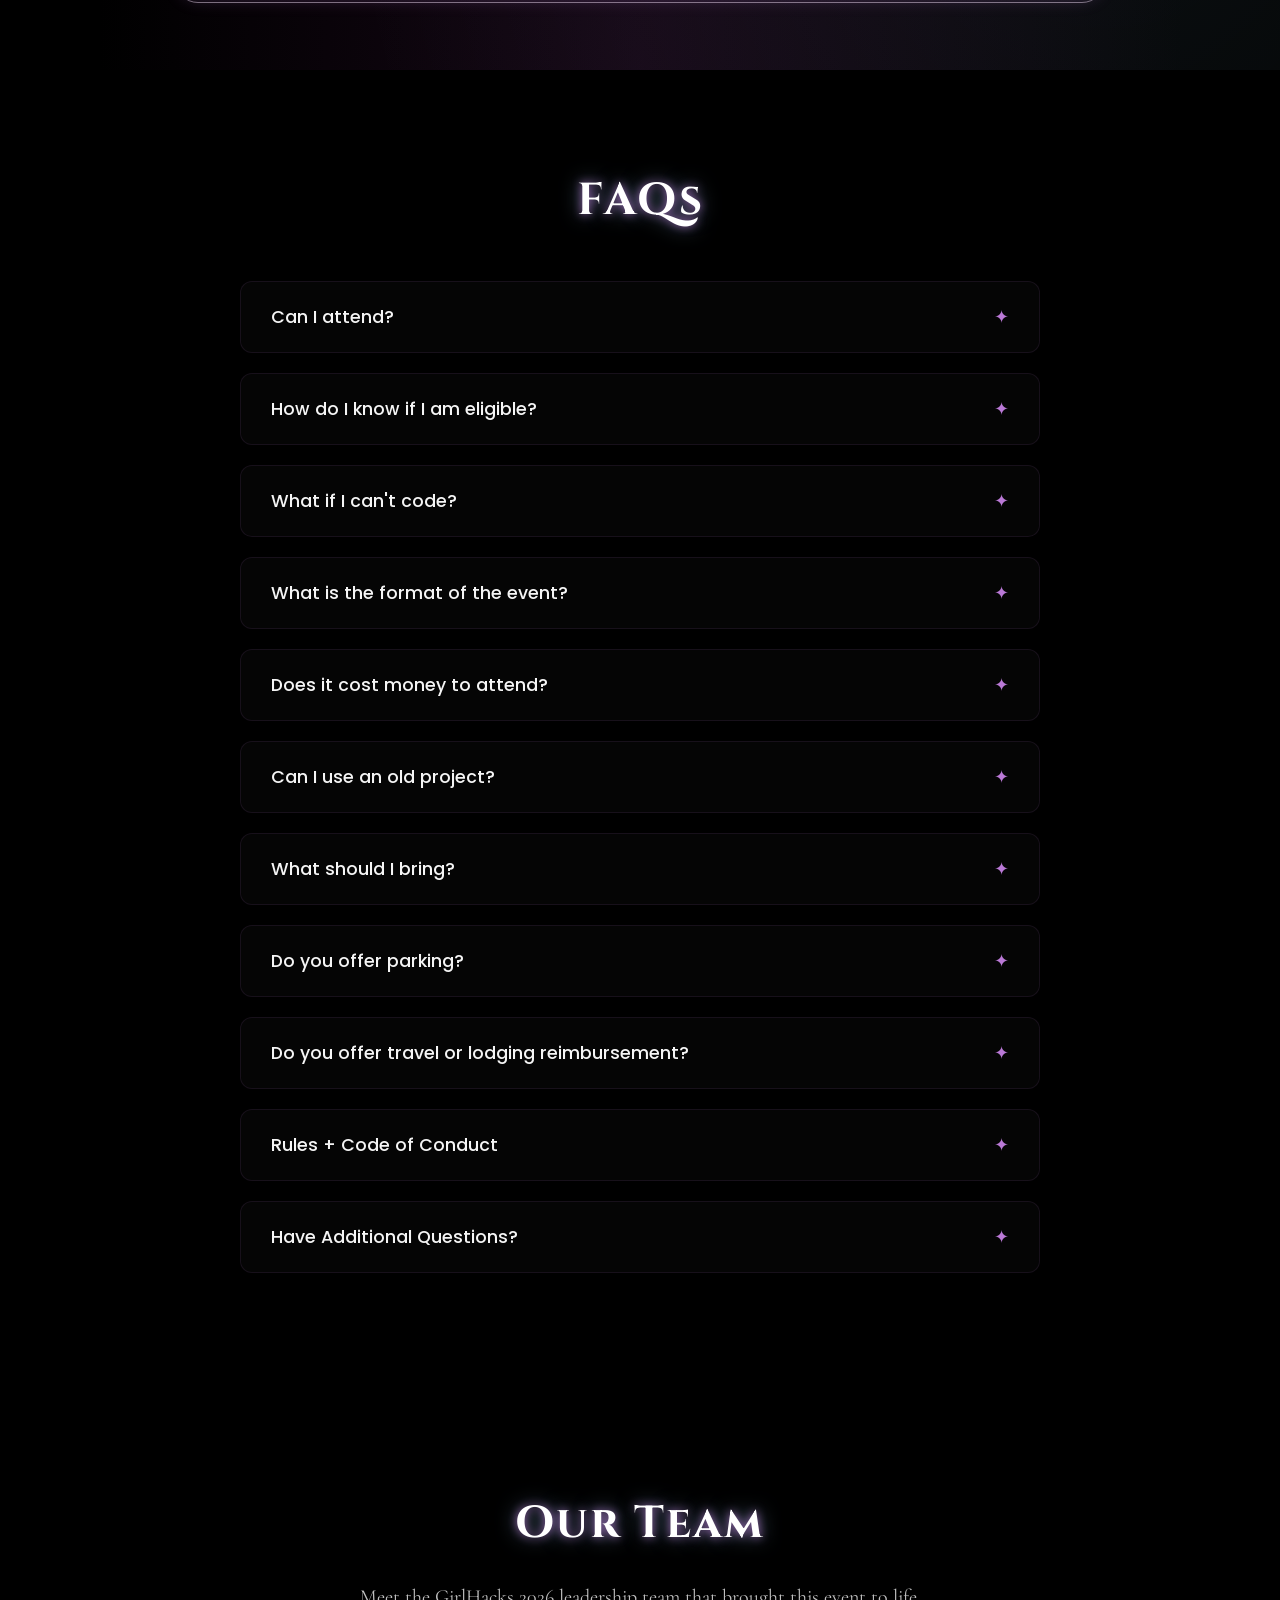
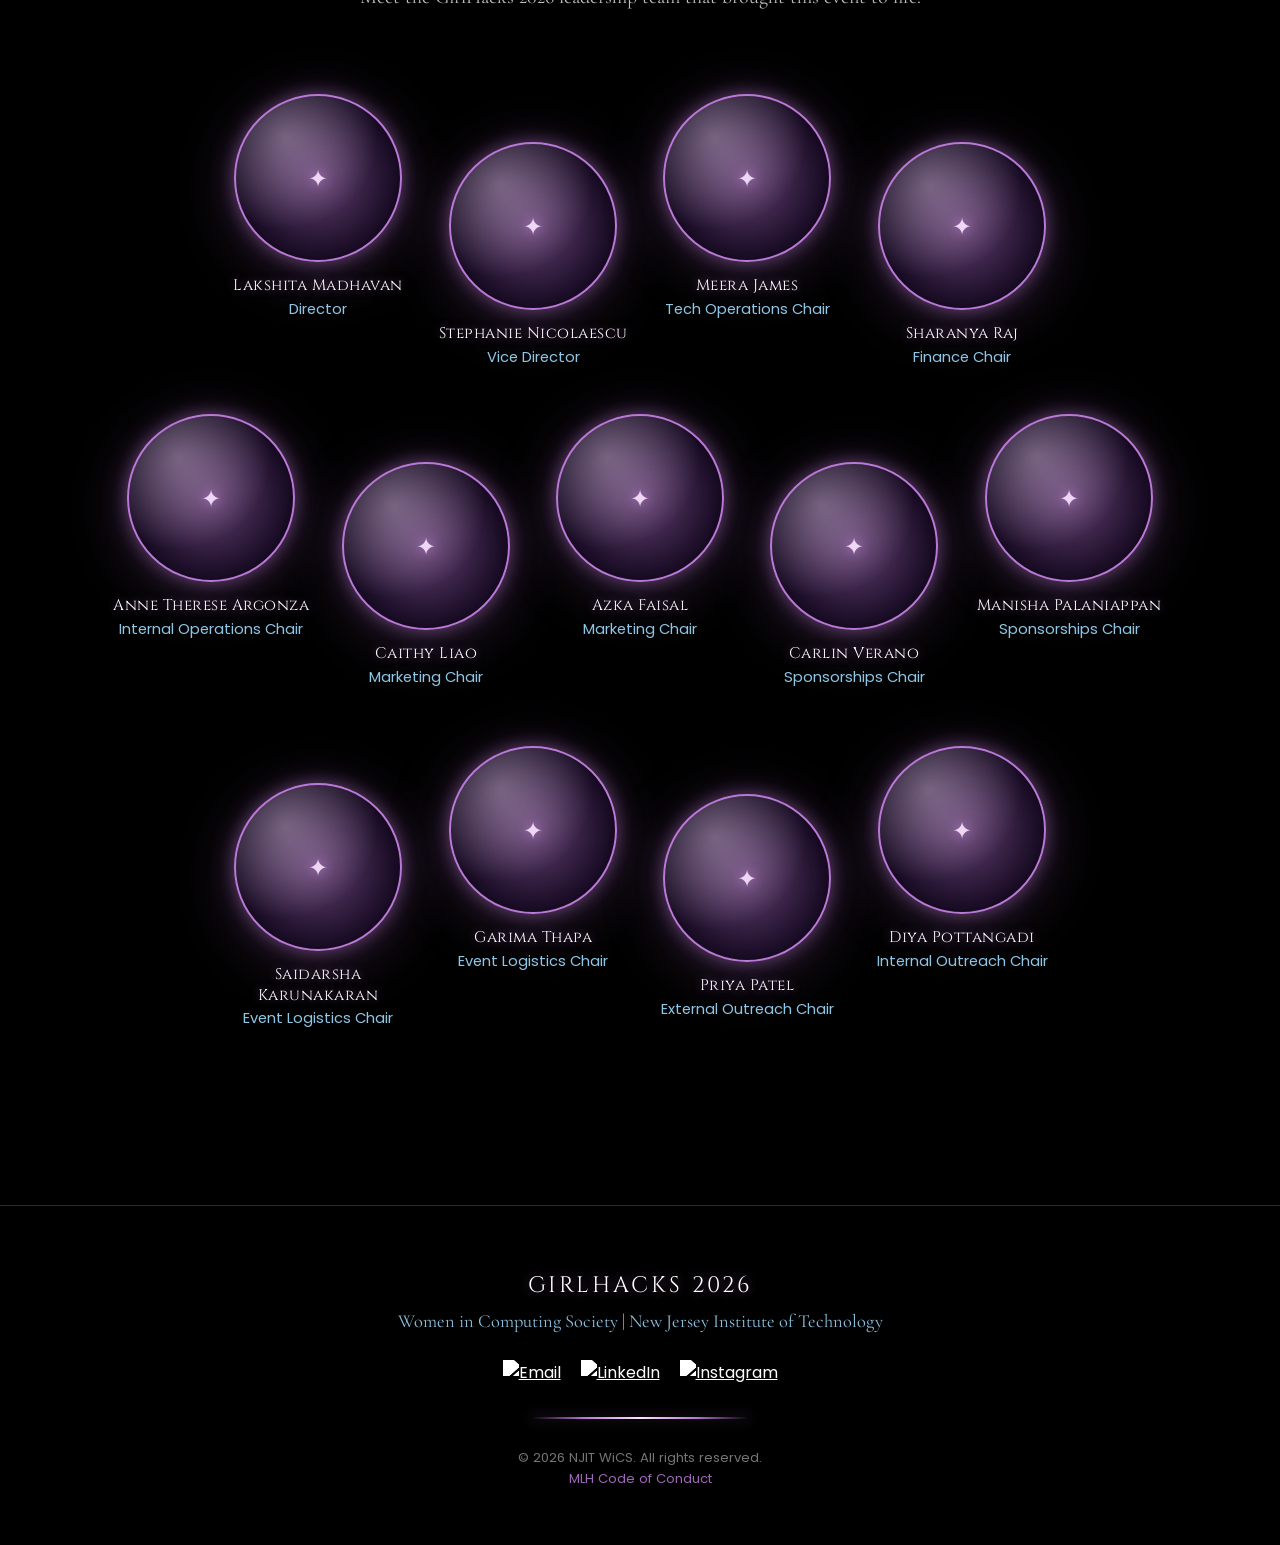
==== commit 7351d5fc: "restored background iage" ====
--- a/index.html
+++ b/index.html
@@ -53,6 +53,7 @@
       overflow-x: hidden;
       background-color: #000;
       cursor: none;
+      isolation: isolate;
     }
 
     body::before {
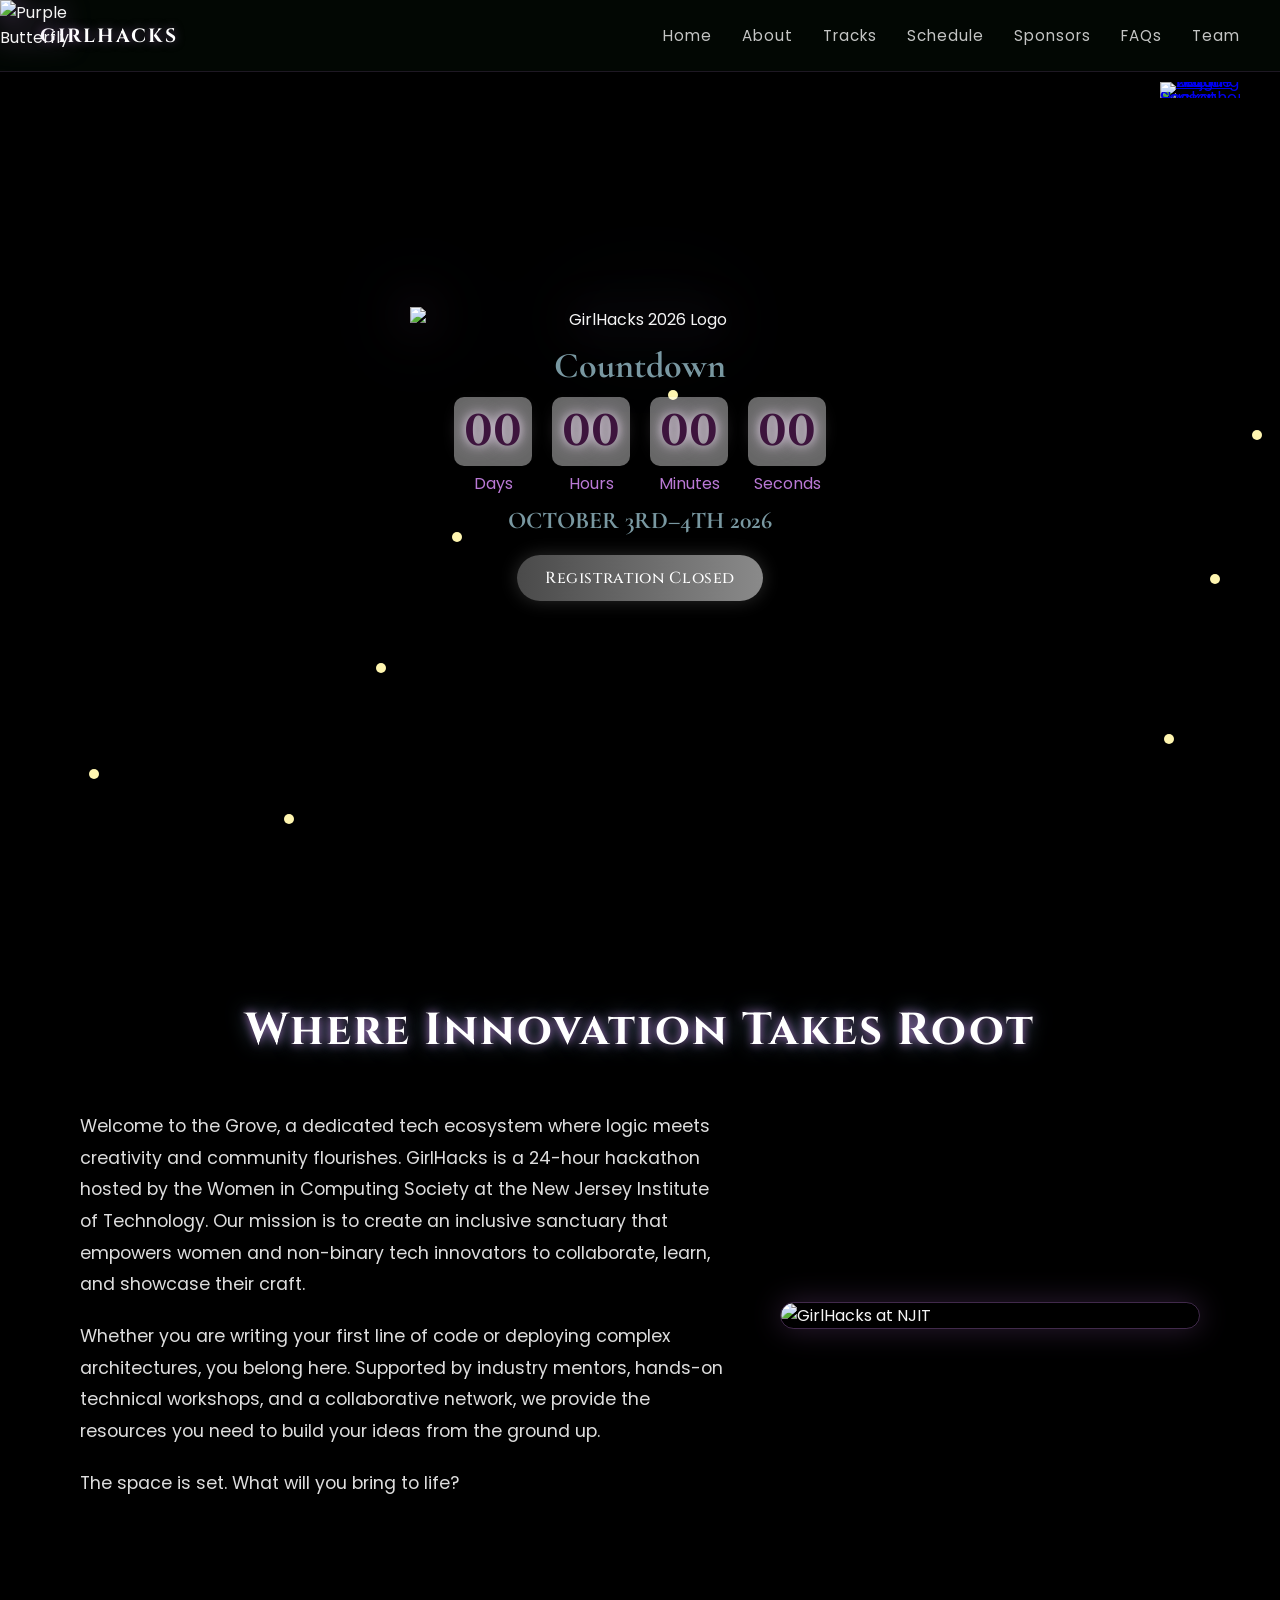
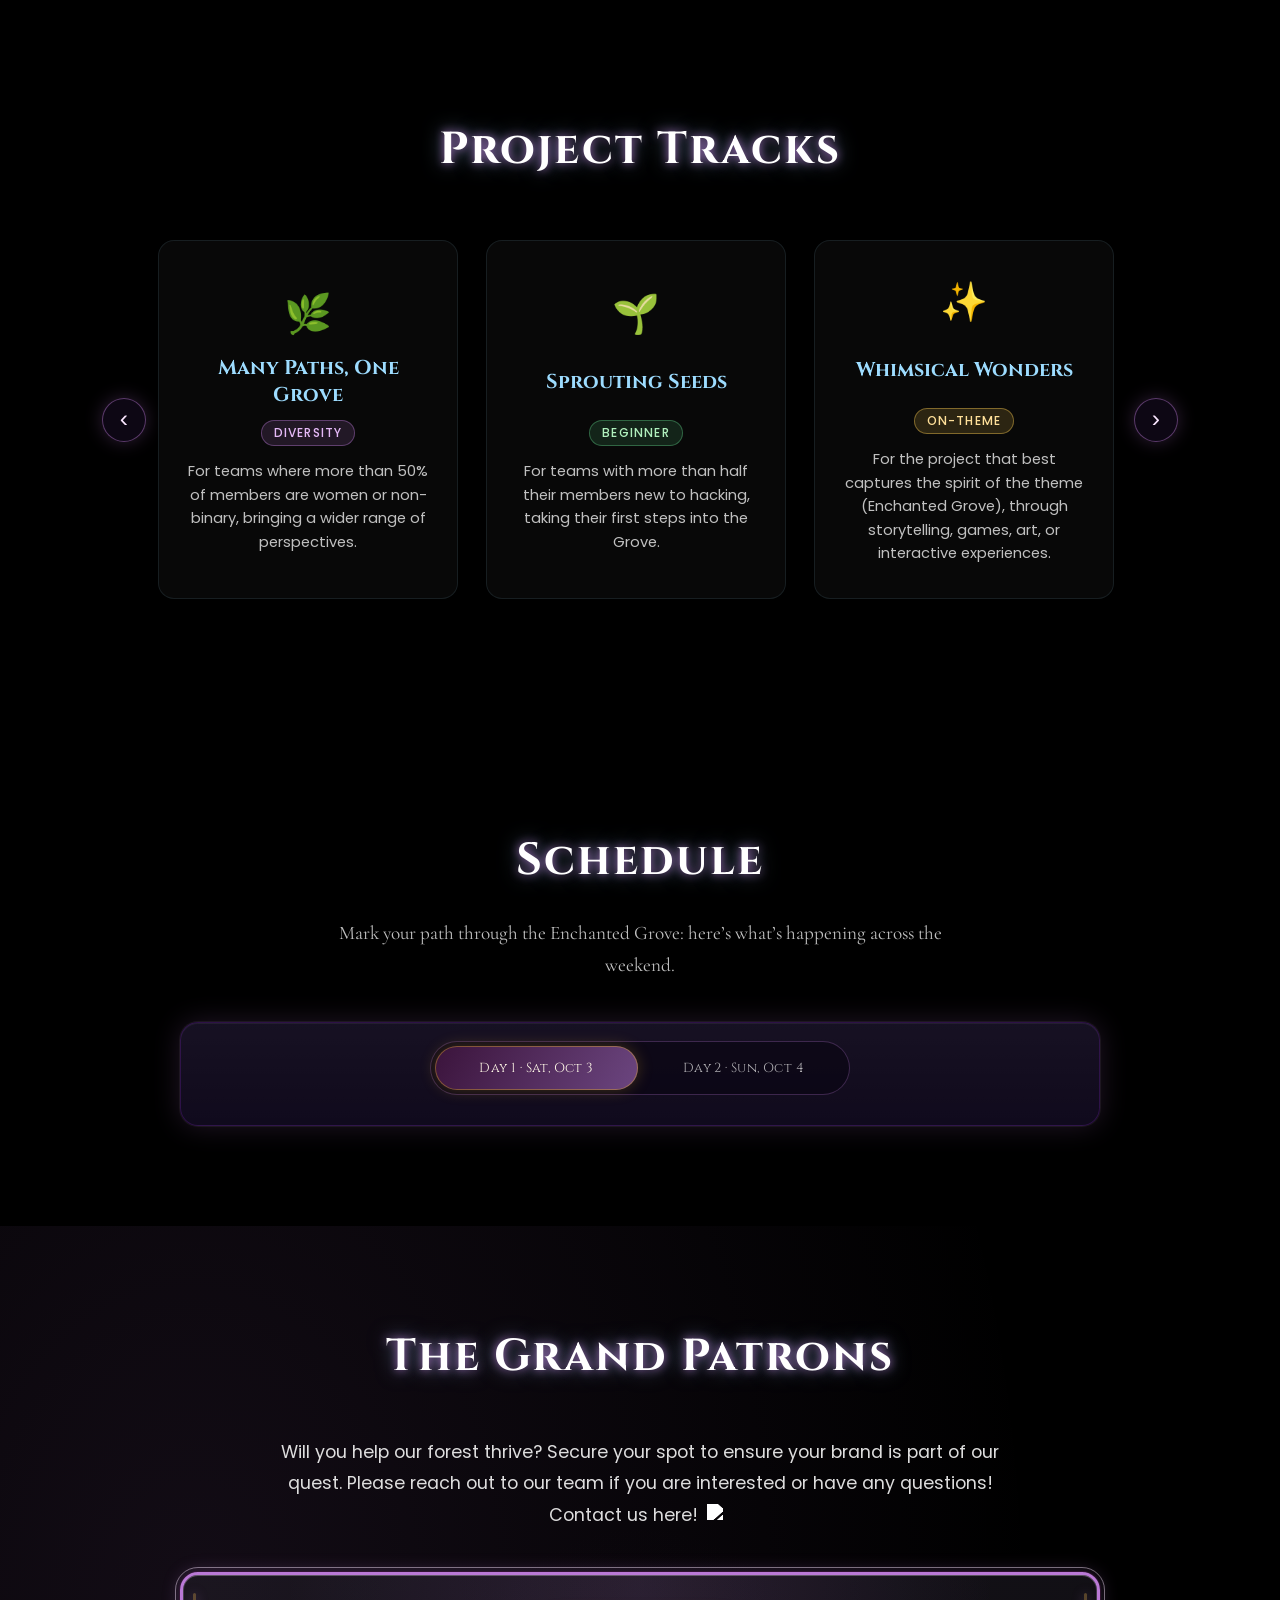
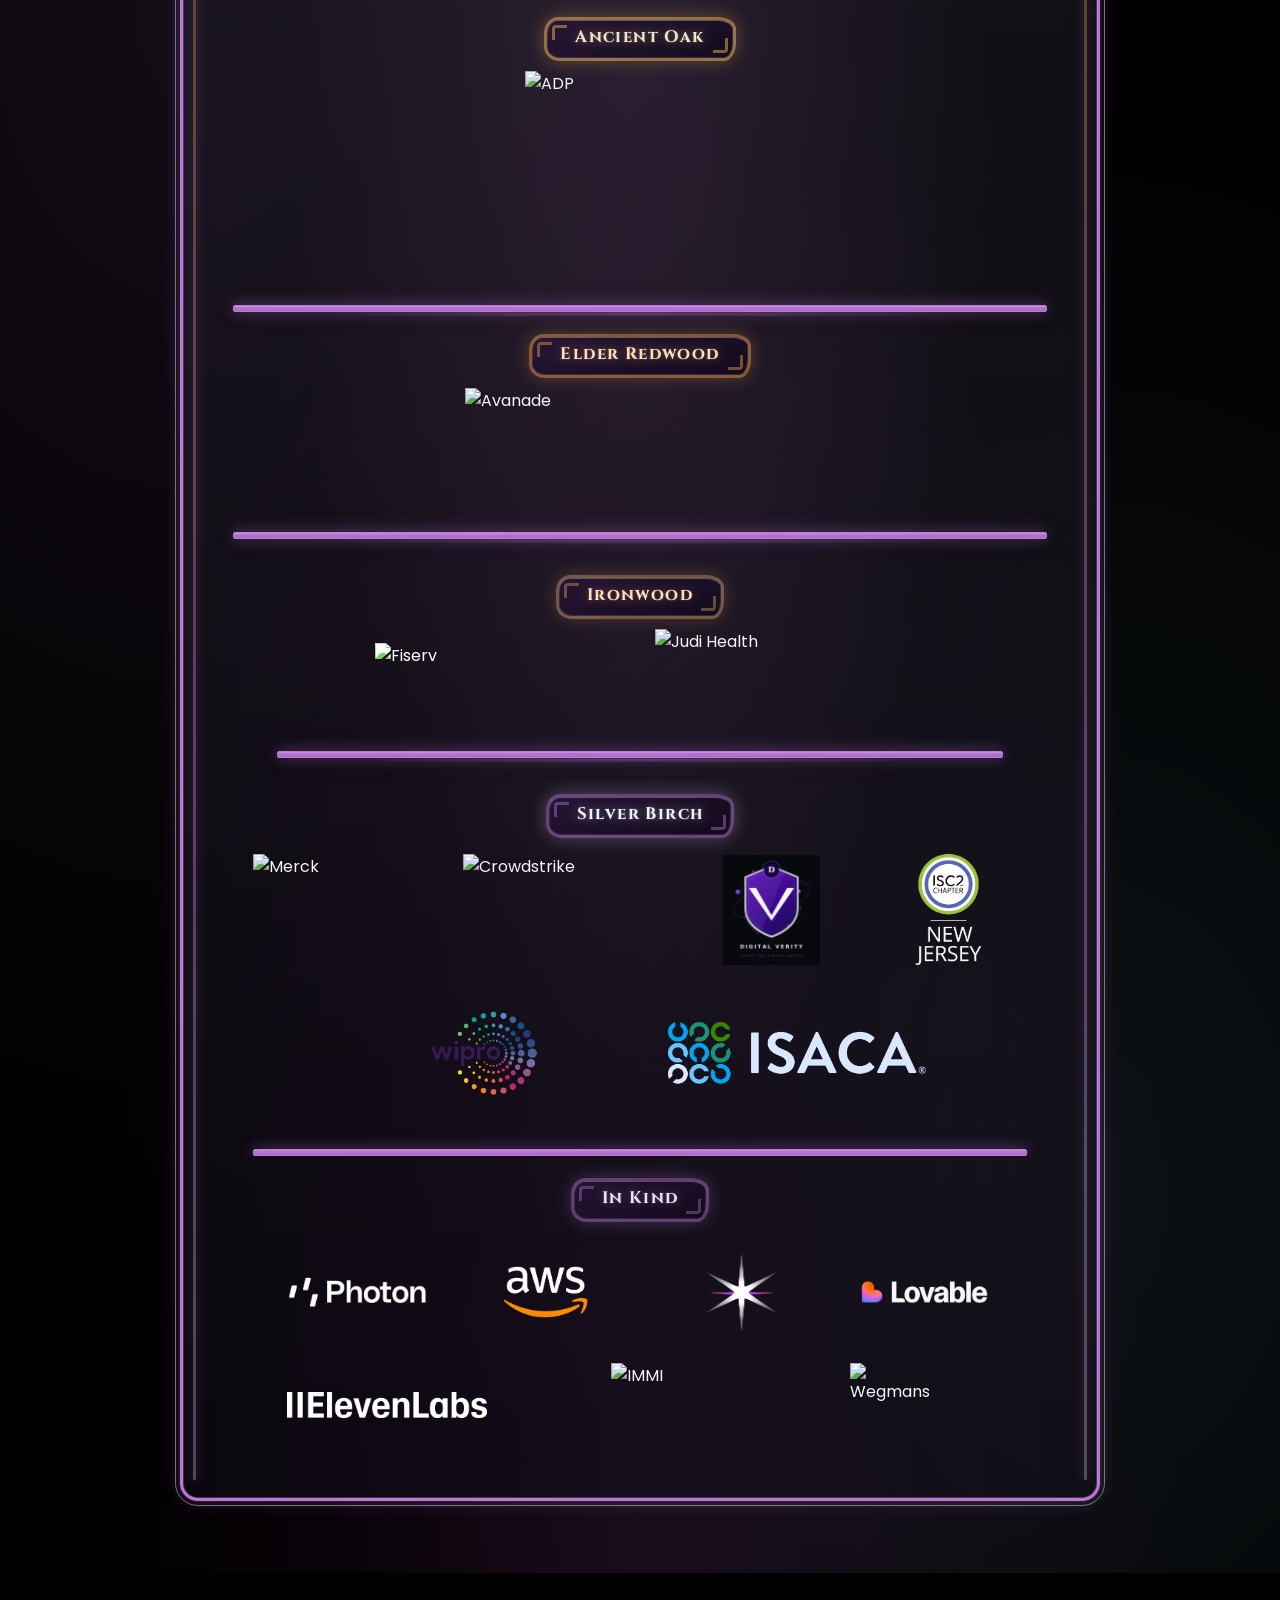
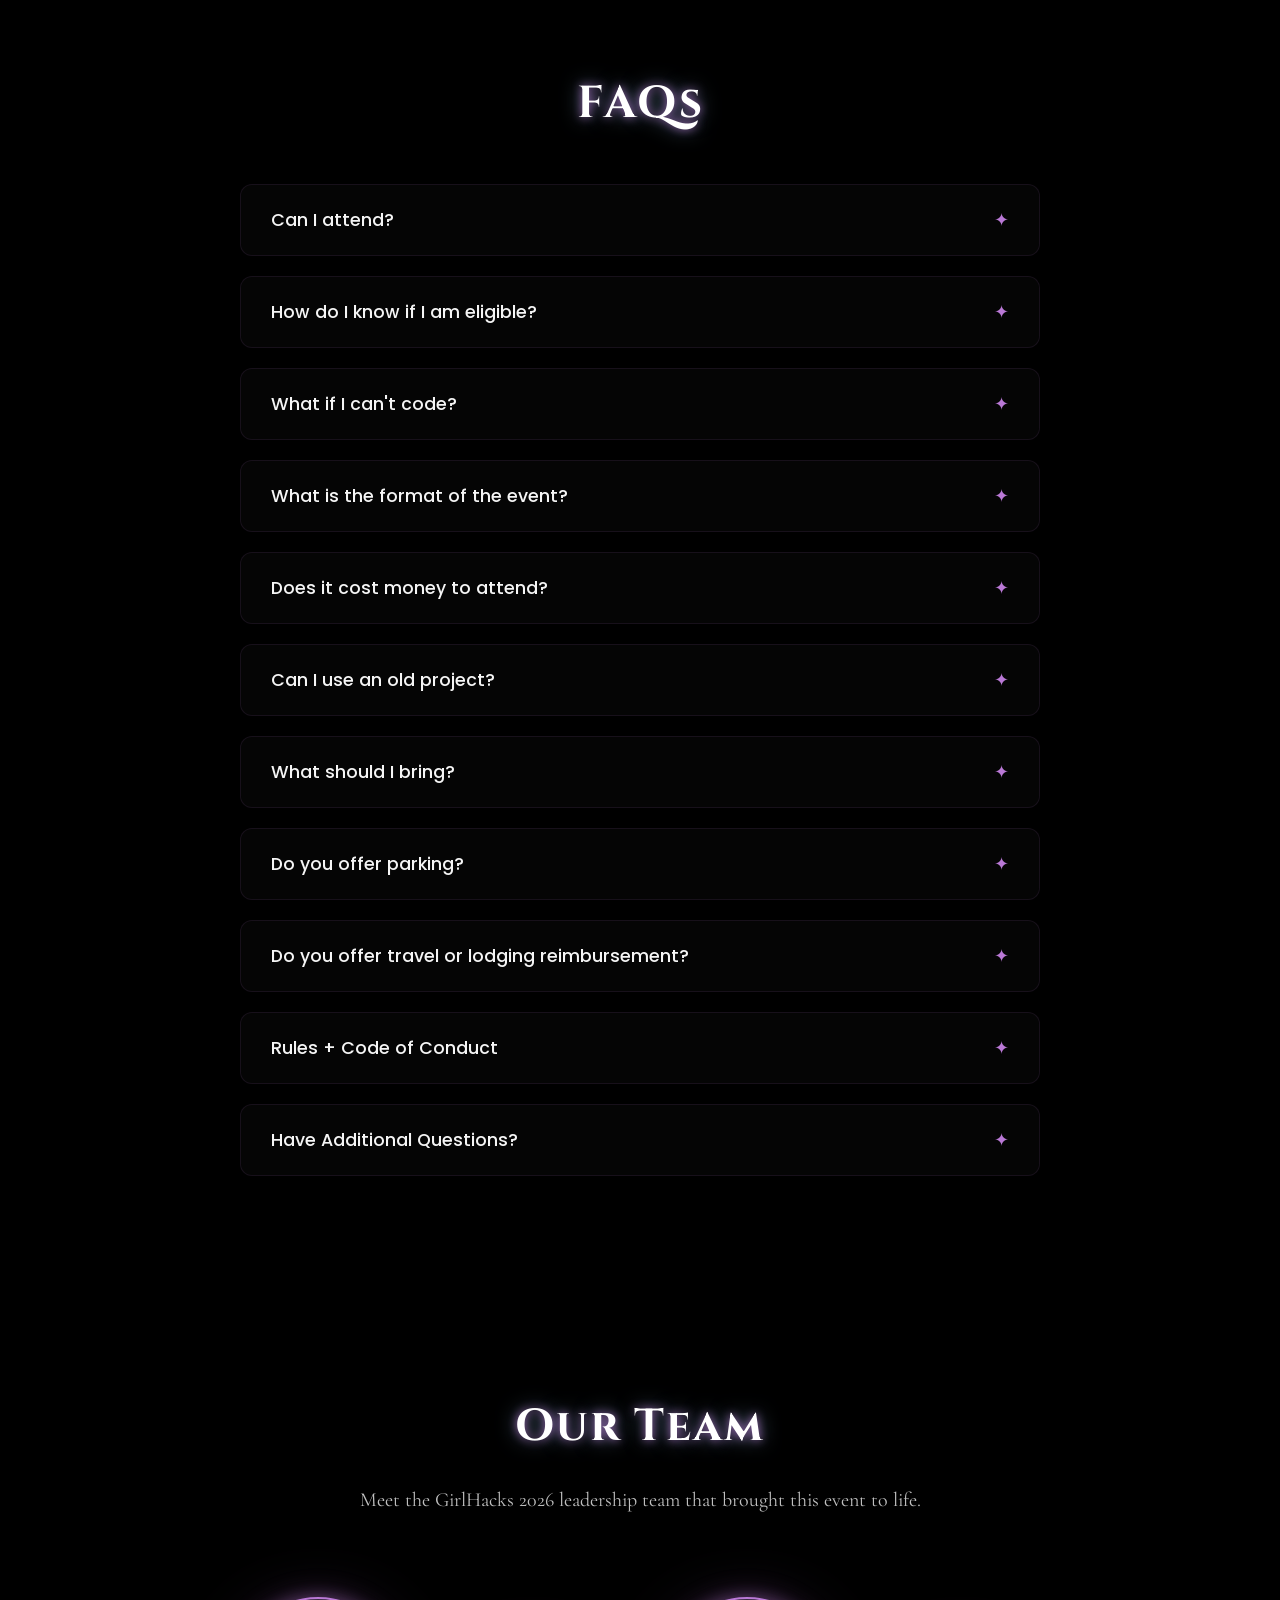
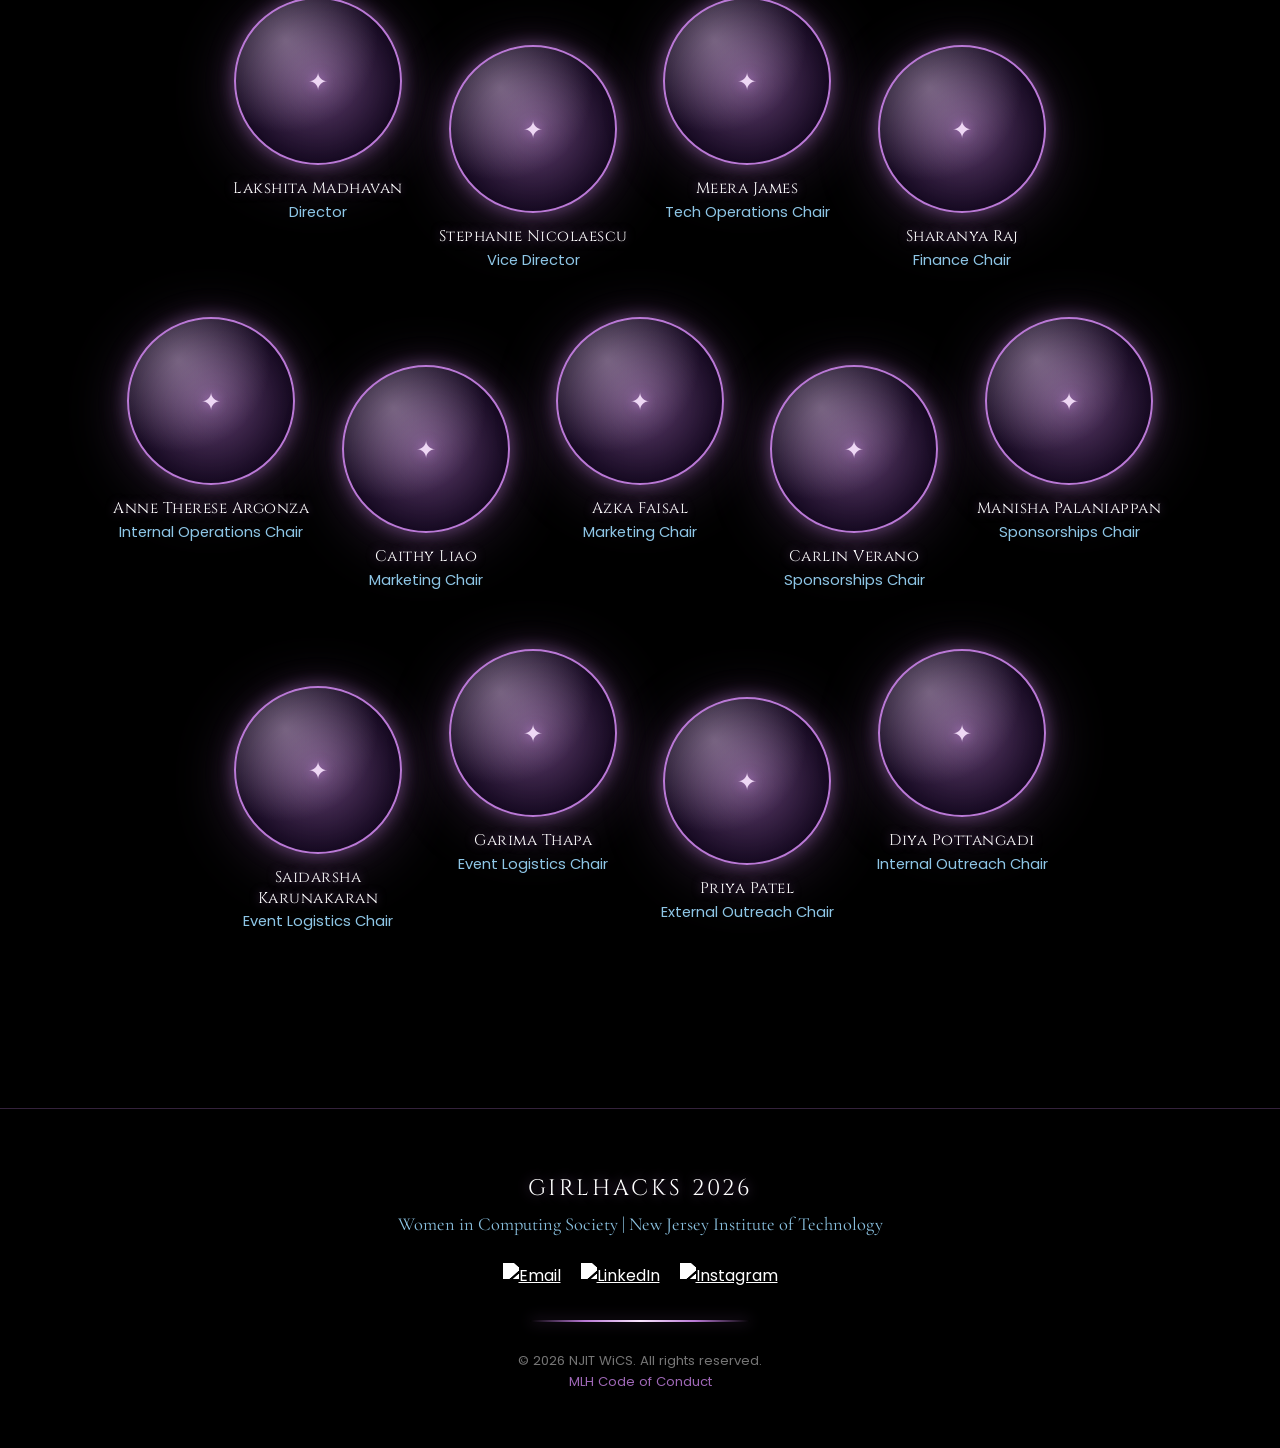
==== commit 5644f496: "added schedule" ====
--- a/index.html
+++ b/index.html
@@ -806,32 +806,6 @@
       color: rgba(245, 245, 245, 0.78);
     }
 
-    .schedule-placeholder {
-      max-width: 720px;
-      margin: 0 auto;
-      padding: 56px 32px;
-      text-align: center;
-      border: 1px dashed rgba(186, 121, 214, 0.35);
-      border-radius: 16px;
-      background: rgba(255, 255, 255, 0.03);
-    }
-
-    .schedule-placeholder-icon {
-      display: block;
-      font-size: 1.6rem;
-      color: #ba79d6;
-      text-shadow: 0 0 14px rgba(186, 121, 214, 0.7);
-      margin-bottom: 16px;
-    }
-
-    .schedule-placeholder p {
-      font-family: 'Cormorant Garamond', serif;
-      font-size: 1.25rem;
-      color: rgba(186, 121, 214, 0.9);
-      line-height: 1.6;
-    }
-
-    /* INTERACTIVE SCHEDULE STYLES (temporarily disabled)
     .schedule-board {
       --schedule-bg: rgba(18, 11, 36, 0.72);
       --schedule-border: rgba(88, 28, 135, 0.4);
@@ -861,6 +835,8 @@
 
     .schedule-day-toggle-inner {
       display: inline-flex;
+      width: 100%;
+      max-width: 420px;
       padding: 4px;
       gap: 4px;
       border-radius: 999px;
@@ -872,14 +848,17 @@
       appearance: none;
       border: 0;
       cursor: pointer;
+      flex: 1;
       font-family: 'Cinzel', serif;
       font-size: 0.82rem;
       letter-spacing: 0.4px;
       color: rgba(245, 245, 245, 0.7);
       background: transparent;
       border-radius: 999px;
-      padding: 9px 16px;
+      padding: 10px 14px;
+      min-height: 44px;
       transition: color 0.2s ease, background 0.2s ease, box-shadow 0.2s ease;
+      -webkit-tap-highlight-color: transparent;
     }
 
     .schedule-day-btn.is-active {
@@ -888,46 +867,15 @@
       box-shadow: 0 0 16px rgba(251, 191, 36, 0.22), inset 0 0 0 1px rgba(251, 191, 36, 0.35);
     }
 
-    .schedule-filters {
-      display: flex;
-      flex-wrap: wrap;
-      justify-content: center;
-      gap: 7px;
-      margin-bottom: 14px;
-    }
-
-    .schedule-filter-btn {
-      appearance: none;
-      border: 1px solid rgba(186, 121, 214, 0.28);
-      background: rgba(255, 255, 255, 0.03);
-      color: rgba(245, 245, 245, 0.78);
-      font-family: 'Poppins', sans-serif;
-      font-size: 0.72rem;
-      font-weight: 500;
-      letter-spacing: 0.4px;
-      text-transform: uppercase;
-      border-radius: 999px;
-      padding: 5px 11px;
-      cursor: pointer;
-      transition: border-color 0.2s ease, color 0.2s ease, box-shadow 0.2s ease, background 0.2s ease;
-    }
-
-    .schedule-filter-btn:hover {
-      border-color: rgba(251, 191, 36, 0.45);
-      color: #fff;
-    }
-
-    .schedule-filter-btn.is-active {
-      color: #fff8e7;
-      border-color: var(--schedule-gold);
-      background: rgba(251, 191, 36, 0.12);
-      box-shadow: 0 0 14px var(--schedule-gold-soft);
+    .schedule-day-short {
+      display: none;
     }
 
     .schedule-list {
       max-height: min(520px, 62vh);
       overflow-y: auto;
       overscroll-behavior: contain;
+      -webkit-overflow-scrolling: touch;
       display: grid;
       grid-template-columns: 1fr;
       gap: 8px;
@@ -984,9 +932,11 @@
     .schedule-item-title {
       font-family: 'Cinzel', serif;
       font-size: 0.86rem;
-      line-height: 1.3;
+      line-height: 1.35;
       color: #f5f5f5;
       margin: 0 0 4px;
+      overflow-wrap: anywhere;
+      word-break: break-word;
     }
 
     .schedule-item-meta {
@@ -1071,42 +1021,107 @@
     }
 
     @media (max-width: 820px) {
+      .schedule-intro {
+        margin: -12px auto 28px;
+        padding: 0 8px;
+        font-size: 1.08rem;
+      }
+
+      .schedule-board {
+        width: 100%;
+        max-width: 100%;
+        margin: 0;
+        padding: 14px 12px 12px;
+        border-radius: 14px;
+      }
+
       .schedule-list {
-        max-height: min(480px, 58vh);
+        max-height: min(460px, 55vh);
+        padding-right: 2px;
       }
 
       .schedule-item {
-        grid-template-columns: 96px 1fr;
+        grid-template-columns: 92px 1fr;
+        gap: 6px 10px;
       }
     }
 
     @media (max-width: 560px) {
+      .schedule-intro {
+        font-size: 1rem;
+        line-height: 1.55;
+        margin-bottom: 22px;
+      }
+
       .schedule-board {
-        padding: 14px 10px 12px;
+        padding: 12px 8px 10px;
+        border-radius: 12px;
+        backdrop-filter: blur(8px);
+        -webkit-backdrop-filter: blur(8px);
+      }
+
+      .schedule-day-toggle {
+        margin-bottom: 12px;
+      }
+
+      .schedule-day-toggle-inner {
+        max-width: none;
       }
 
       .schedule-day-btn {
-        font-size: 0.74rem;
-        padding: 8px 12px;
+        font-size: 0.72rem;
+        letter-spacing: 0.2px;
+        padding: 10px 8px;
+      }
+
+      .schedule-day-full {
+        display: none;
+      }
+
+      .schedule-day-short {
+        display: inline;
+      }
+
+      /* Let the page scroll the full list on phones — nested scroll is awkward */
+      .schedule-list {
+        max-height: none;
+        overflow: visible;
+        padding-right: 0;
+        gap: 10px;
       }
 
       .schedule-item {
         grid-template-columns: 1fr;
         gap: 4px;
-        padding: 10px;
+        padding: 12px 12px;
       }
 
       .schedule-item-time {
-        font-size: 0.7rem;
+        font-size: 0.74rem;
+        padding-top: 0;
       }
 
       .schedule-item-title {
-        font-size: 0.84rem;
-      }
-    }
-
-
-    */
+        font-size: 0.9rem;
+        line-height: 1.4;
+      }
+
+      .schedule-badge {
+        font-size: 0.62rem;
+        padding: 3px 8px;
+      }
+    }
+
+    @media (max-width: 380px) {
+      .schedule-day-btn {
+        font-size: 0.68rem;
+        padding: 10px 6px;
+      }
+
+      .schedule-item {
+        padding: 11px 10px;
+      }
+    }
 
     /* SPONSORS SECTION — Magical Vine */
     #sponsors {
@@ -2625,24 +2640,17 @@
   <section id="schedule">
     <div class="section-container">
       <h2 class="section-title">Schedule</h2>
-      <p class="schedule-intro">Mark your path through the Enchanted Grove — event times and activities will be posted here soon.</p>
-      <div class="schedule-placeholder">
-        <span class="schedule-placeholder-icon" aria-hidden="true">✦</span>
-        <p>Full schedule coming soon.</p>
-      </div>
-      <!--
-      INTERACTIVE SCHEDULE BOARD (temporarily disabled — restore when ready)
+      <p class="schedule-intro">Mark your path through the Enchanted Grove: here’s what’s happening across the weekend.</p>
+
       <div class="schedule-board" id="schedule-board">
         <div class="schedule-day-toggle" role="tablist" aria-label="Schedule day">
           <div class="schedule-day-toggle-inner">
-            <button type="button" class="schedule-day-btn is-active" data-day="1" role="tab" aria-selected="true">Day 1 · Sat, Oct 3</button>
-            <button type="button" class="schedule-day-btn" data-day="2" role="tab" aria-selected="false">Day 2 · Sun, Oct 4</button>
+            <button type="button" class="schedule-day-btn is-active" data-day="1" role="tab" aria-selected="true"><span class="schedule-day-full">Day 1 · Sat, Oct 3</span><span class="schedule-day-short">Sat, Oct 3</span></button>
+            <button type="button" class="schedule-day-btn" data-day="2" role="tab" aria-selected="false"><span class="schedule-day-full">Day 2 · Sun, Oct 4</span><span class="schedule-day-short">Sun, Oct 4</span></button>
           </div>
         </div>
-        <div class="schedule-filters" id="schedule-filters" role="group" aria-label="Filter schedule by category"></div>
         <div class="schedule-list" id="schedule-list" role="list"></div>
       </div>
-      -->
     </div>
   </section>
 
@@ -3257,12 +3265,8 @@
 
     gsap.ticker.add((time) => {
       lenis.raf(time * 1000);
-      // Skip butterfly while scrolling or zoomed — both starve the cursor in sponsors
-      if (
-        placeButterflyFn &&
-        !zoomPerfActive &&
-        !document.documentElement.classList.contains('is-scrolling')
-      ) {
+      // Keep butterfly updating during scroll so it flies with the page (not freeze/snap)
+      if (placeButterflyFn && !zoomPerfActive) {
         placeButterflyFn();
       }
     });
@@ -3385,104 +3389,79 @@
       const flowerEl = document.getElementById('page-flower');
 
 
-      function perchAt(el, side) {
-        const rect = el.getBoundingClientRect();
-        const halfW = butterfly.offsetWidth / 2;
-
-
-        return {
-          x: side === 'left'
-            ? rect.left - GAP - halfW
-            : rect.right + GAP + halfW,
-          y: rect.top + rect.height / 2,
-          scaleX: side === 'left' ? 1 : -1,
-        };
-      }
-
-
-      function flowerPerch() {
-        if (!flowerEl) return null;
-        const rect = flowerEl.getBoundingClientRect();
-
-
-        return {
-          x: rect.left + rect.width * PETAL_X,
-          y: rect.top + rect.height * PETAL_Y,
-          scaleX: -1,
-        };
-      }
-
-
-      function getStopPos(stop) {
-        if (stop.type === 'flower') return flowerPerch();
-        if (!stop.el) return null;
-        return perchAt(stop.el, stop.side);
-      }
-
-
       function measureStops() {
         const scrollY = lenis.scroll;
         const perchY = window.innerHeight * PERCH_RATIO;
         const maxScroll = Math.max(0, document.documentElement.scrollHeight - window.innerHeight);
-
-
+        const halfW = butterfly.offsetWidth / 2;
+
+        // Cache perch points in document space so scroll frames only need scrollY math
         stopsData = stops.map((stop) => {
           if (stop.type === 'flower') {
-            return { ...stop, anchor: maxScroll };
+            if (!flowerEl) {
+              return { ...stop, anchor: maxScroll, docX: null, docY: null, scaleX: -1 };
+            }
+            const rect = flowerEl.getBoundingClientRect();
+            return {
+              ...stop,
+              anchor: maxScroll,
+              docX: rect.left + rect.width * PETAL_X,
+              docY: scrollY + rect.top + rect.height * PETAL_Y,
+              scaleX: -1,
+            };
           }
           if (!stop.el) return null;
 
-
           const rect = stop.el.getBoundingClientRect();
           const docCenter = scrollY + rect.top + rect.height / 2;
 
-
-          return { ...stop, anchor: docCenter - perchY };
+          return {
+            ...stop,
+            anchor: docCenter - perchY,
+            docX: stop.side === 'left'
+              ? rect.left - GAP - halfW
+              : rect.right + GAP + halfW,
+            docY: docCenter,
+            scaleX: stop.side === 'left' ? 1 : -1,
+          };
         }).filter(Boolean);
       }
 
 
       let lastFlightT = -1;
       let lastScrollY = -1;
-      let butterflyFrame = 0;
 
       function placeButterfly() {
         if (!stopsData.length) measureStops();
-        if (!stopsData.length) return;
+        if (stopsData.length < 2) return;
 
         const scrollY = lenis.scroll;
         if (butterflyFlight.t === lastFlightT && scrollY === lastScrollY) return;
 
-        // Skip every other frame while scrolling to cut layout thrash
-        if (document.documentElement.classList.contains('is-scrolling')) {
-          butterflyFrame += 1;
-          if (butterflyFrame % 2 === 0) return;
-        }
-
         lastFlightT = butterflyFlight.t;
         lastScrollY = scrollY;
 
 
-        const maxIndex = stops.length - 1;
+        const maxIndex = stopsData.length - 1;
         const travel = gsap.utils.clamp(0, maxIndex, butterflyFlight.t);
         const idx = Math.min(Math.floor(travel), maxIndex - 1);
         const frac = travel - idx;
         const eased = frac * frac * (3 - 2 * frac);
 
 
-        const startPos = getStopPos(stops[idx]);
-        const endPos = getStopPos(stops[Math.min(idx + 1, maxIndex)]);
-        if (!startPos || !endPos) return;
+        const start = stopsData[idx];
+        const end = stopsData[Math.min(idx + 1, maxIndex)];
+        if (start.docX == null || end.docX == null) return;
 
 
         const arc = Math.sin(frac * Math.PI) * 8;
-        const x = gsap.utils.interpolate(startPos.x, endPos.x, eased);
-        const y = gsap.utils.interpolate(startPos.y, endPos.y, eased) + arc;
-
-
-        let scaleX = startPos.scaleX;
-        if (startPos.scaleX !== endPos.scaleX && eased > 0.55) {
-          scaleX = endPos.scaleX;
+        const x = gsap.utils.interpolate(start.docX, end.docX, eased);
+        const y = gsap.utils.interpolate(start.docY - scrollY, end.docY - scrollY, eased) + arc;
+
+
+        let scaleX = start.scaleX;
+        if (start.scaleX !== end.scaleX && eased > 0.55) {
+          scaleX = end.scaleX;
         }
 
 
@@ -3862,69 +3841,52 @@
       }
     }
 
-    /* INTERACTIVE SCHEDULE JS (temporarily disabled)
     function initSchedule() {
       const listEl = document.getElementById('schedule-list');
-      const filtersEl = document.getElementById('schedule-filters');
       const dayButtons = document.querySelectorAll('.schedule-day-btn');
-      if (!listEl || !filtersEl || !dayButtons.length) return;
+      if (!listEl || !dayButtons.length) return;
 
       const scheduleData = [
-        { time: "08:30 AM - 10:00 AM", title: "Sponsor & Club Doors Open", location: "Ballroom A", category: "Logistics", day: 1 },
-        { time: "09:30 AM - 10:30 AM", title: "Hacker Check-In & Breakfast", location: "Ballroom A", category: "Food", day: 1 },
-        { time: "09:30 AM - 10:30 AM", title: "Company Career Expo", location: "Ballroom B", category: "Career", day: 1 },
-        { time: "10:30 AM - 11:40 AM", title: "Opening Ceremony & Keynote Speeches", location: "Ballroom A", category: "Core", day: 1 },
-        { time: "11:40 AM", title: "Official Hacking Start Announcement", location: "Ballroom A", category: "Deadline", day: 1 },
-        { time: "11:45 AM - 12:15 PM", title: "Team Formation Workshop", location: "Ballroom A", category: "Workshop", day: 1 },
-        { time: "12:00 PM - 12:50 PM", title: "ADP Sponsor Workshop", location: "CC Rooms", category: "Workshop", day: 1 },
-        { time: "01:00 PM - 02:00 PM", title: "Hacker Lunch", location: "Ballroom B", category: "Food", day: 1 },
-        { time: "02:00 PM - 02:50 PM", title: "Avanade Sponsor Workshop", location: "CC Rooms", category: "Workshop", day: 1 },
-        { time: "03:00 PM - 04:00 PM", title: "Fireside Chat & Networking", location: "Atrium", category: "Social", day: 1 },
-        { time: "04:00 PM - 04:30 PM", title: "Concurrent Workshops: MLH & GitHub", location: "CC Rooms", category: "Workshop", day: 1 },
-        { time: "04:30 PM - 05:00 PM", title: "MLH Workshop 2", location: "CC Rooms", category: "Workshop", day: 1 },
-        { time: "05:00 PM - 05:40 PM", title: "GirlHacks Team Tech Workshop", location: "CC Rooms", category: "Workshop", day: 1 },
-        { time: "06:30 PM - 07:30 PM", title: "Dinner", location: "Ballroom A", category: "Food", day: 1 },
-        { time: "07:00 PM - 07:30 PM", title: "Paper Airplane Challenge", location: "Hallway", category: "Social", day: 1 },
-        { time: "09:00 PM", title: "Team Formation / Registration Form Due", location: "Online", category: "Deadline", day: 1 },
-        { time: "09:30 PM - 10:30 PM", title: "Spicy Noodle Challenge (Buldak)", location: "CC Rooms", category: "Social", day: 1 },
-        { time: "11:00 PM - 12:00 AM", title: "Midnight Snack & Tarot / Palm Reading Station", location: "Ballroom B", category: "Food", day: 1 },
-        { time: "12:00 AM - 01:00 AM", title: "Midnight Karaoke", location: "CC Rooms", category: "Social", day: 2 },
-        { time: "12:00 AM - 01:00 AM", title: "Late Night Yoga & Just Dance", location: "CC Rooms", category: "Social", day: 2 },
-        { time: "08:00 AM - 09:00 AM", title: "Breakfast", location: "Ballroom B", category: "Food", day: 2 },
-        { time: "10:00 AM - 10:30 AM", title: "Devpost Submission Q&A Table", location: "Ballroom A", category: "Logistics", day: 2 },
-        { time: "10:45 AM", title: "Soft Submission Deadline", location: "Ballroom A", category: "Deadline", day: 2 },
-        { time: "11:00 AM", title: "HARD SUBMISSION DEADLINE", location: "Ballroom A", category: "Deadline", day: 2 },
-        { time: "11:20 AM - 11:45 AM", title: "De-Stress Activities & Lunch", location: "CC Rooms / Ballroom B", category: "Social", day: 2 },
-        { time: "12:30 PM - 02:00 PM", title: "General Project Expo & Judging", location: "Ballroom A", category: "Core", day: 2 },
-        { time: "02:00 PM - 03:00 PM", title: "De-Stress Lounge (While scores tally)", location: "CC Rooms", category: "Social", day: 2 },
-        { time: "03:15 PM - 03:45 PM", title: "Closing Ceremony & Winner Announcements", location: "Ballroom A", category: "Core", day: 2 },
-        { time: "03:45 PM - 04:00 PM", title: "Top 3 Project Demos & Sponsor Thanks", location: "Ballroom A", category: "Core", day: 2 },
-        { time: "04:00 PM", title: "GirlHacks 2026 Ends", location: "Main Stage", category: "Core", day: 2 }
+        { time: "9:30 - 10:30 AM", title: "Hacker Check in and Swag Pickup", category: "Logistics", day: 1 },
+        { time: "10:30 AM", title: "Opening Ceremony, Sponsor Intros, & rules and resources", category: "Core", day: 1 },
+        { time: "11:40 AM", title: "Official Hacking Kickoff", category: "Core", day: 1 },
+        { time: "11:45 AM", title: "Team Formation Workshop", category: "Workshop", day: 1 },
+        { time: "12:00 PM", title: "ADP's Creating a Full Stack Application Workshop", category: "Workshop", day: 1 },
+        { time: "12:00 PM", title: "First Mentorship Session", category: "Mentorship", day: 1 },
+        { time: "1:00 PM", title: "Lunch Served", category: "Food", day: 1 },
+        { time: "2:00 PM", title: "Avanade's Building Magic with Microsoft Azure Workshop", category: "Workshop", day: 1 },
+        { time: "3:00 PM", title: "Fireside Chat & Networking with Sponsors", category: "Social", day: 1 },
+        { time: "4:00 PM", title: "MLH's Hacking with Github Copilot Workshop", category: "Workshop", day: 1 },
+        { time: "4:00 PM", title: "GitHub Fundamentals Workshop", category: "Workshop", day: 1 },
+        { time: "4:30 PM", title: "MLH's Intro to Google AI Studio Workshop", category: "Workshop", day: 1 },
+        { time: "6:30 PM", title: "Dinner Served", category: "Food", day: 1 },
+        { time: "7:00 PM", title: "Devpost Submission Guidelines and Q&A", category: "Logistics", day: 1 },
+        { time: "7:00 PM", title: "Presenting to Win: Hackathon Judging Tips", category: "Workshop", day: 1 },
+        { time: "7:30 PM", title: "Paper Airplane Competition", category: "Social", day: 1 },
+        { time: "10:00 PM Sharp", title: "Team Draft Submission on Devpost Due", category: "Deadline", day: 1 },
+        { time: "11:00 PM", title: "Midnight Treats", category: "Food", day: 1 },
+        { time: "11:00 PM", title: "Tarot & Fortune Telling Station", category: "Social", day: 1 },
+        { time: "11:00 PM", title: "One night Werewolf", category: "Social", day: 1 },
+        { time: "12:00 AM", title: "Midnight Karaoke", category: "Social", day: 2 },
+        { time: "8:00 AM", title: "Breakfast Served", category: "Food", day: 2 },
+        { time: "10:45 AM", title: "Devpost Submission Deadline", category: "Deadline", day: 2 },
+        { time: "11:20 AM", title: "Lunch Served & De-Stress Activities", category: "Social", day: 2 },
+        { time: "12:15 PM", title: "Hackers Return for Judging Expo", category: "Core", day: 2 },
+        { time: "2:00 PM", title: "Judges' Deliberation", category: "Core", day: 2 },
+        { time: "3:15 PM", title: "Closing Ceremony & Winner Announcements", category: "Core", day: 2 },
       ];
 
-      const filterOptions = ['All', 'Core', 'Workshop', 'Food', 'Social', 'Career', 'Deadline'];
       const badgeIcons = {
         Deadline: '🚨',
         Food: '🍔',
         Workshop: '🛠️',
-        Career: '💼',
         Social: '✨',
         Core: '✦',
-        Logistics: '📌'
+        Logistics: '📌',
+        Mentorship: '🌿',
       };
 
       let activeDay = 1;
-      let activeFilter = 'All';
-
-      filterOptions.forEach((label) => {
-        const btn = document.createElement('button');
-        btn.type = 'button';
-        btn.className = 'schedule-filter-btn' + (label === 'All' ? ' is-active' : '');
-        btn.dataset.filter = label;
-        btn.textContent = label;
-        btn.setAttribute('aria-pressed', label === 'All' ? 'true' : 'false');
-        filtersEl.appendChild(btn);
-      });
 
       function escapeHtml(value) {
         return String(value)
@@ -3935,14 +3897,10 @@
       }
 
       function render() {
-        const items = scheduleData.filter((event) => {
-          if (event.day !== activeDay) return false;
-          if (activeFilter === 'All') return true;
-          return event.category === activeFilter;
-        });
+        const items = scheduleData.filter((event) => event.day === activeDay);
 
         if (!items.length) {
-          listEl.innerHTML = '<p class="schedule-empty">No events in this category for this day.</p>';
+          listEl.innerHTML = '<p class="schedule-empty">No events scheduled for this day.</p>';
           return;
         }
 
@@ -3957,7 +3915,6 @@
                 <h3 class="schedule-item-title">${escapeHtml(event.title)}</h3>
                 <div class="schedule-item-meta">
                   <span class="schedule-badge schedule-badge--${catClass}">${icon} ${escapeHtml(event.category)}</span>
-                  <span class="schedule-item-location">${escapeHtml(event.location)}</span>
                 </div>
               </div>
             </article>
@@ -3977,20 +3934,12 @@
         });
       });
 
-      filtersEl.addEventListener('click', (event) => {
-        const btn = event.target.closest('.schedule-filter-btn');
-        if (!btn) return;
-        activeFilter = btn.dataset.filter;
-        filtersEl.querySelectorAll('.schedule-filter-btn').forEach((other) => {
-          const isActive = other === btn;
-          other.classList.toggle('is-active', isActive);
-          other.setAttribute('aria-pressed', isActive ? 'true' : 'false');
-        });
-        render();
-      });
-
-      // Keep page smooth-scroll off while interacting with the schedule list
+      function listNeedsNestedScroll() {
+        return listEl.scrollHeight > listEl.clientHeight + 1;
+      }
+
       function lockPageScroll() {
+        if (!listNeedsNestedScroll()) return;
         window.lenis?.stop();
       }
 
@@ -4006,28 +3955,23 @@
       });
 
       listEl.addEventListener('wheel', (event) => {
+        if (!listNeedsNestedScroll()) return;
+
         const { scrollTop, scrollHeight, clientHeight } = listEl;
         const atTop = scrollTop <= 0;
         const atBottom = scrollTop + clientHeight >= scrollHeight - 1;
         const scrollingUp = event.deltaY < 0;
         const scrollingDown = event.deltaY > 0;
 
-        // Always keep Lenis from moving the page while over the box
         event.stopPropagation();
 
         if ((scrollingUp && atTop) || (scrollingDown && atBottom)) {
-          // At edge of schedule box — don't bounce the page
           event.preventDefault();
-          return;
         }
-
-        // Native overflow scroll handles the rest once Lenis is stopped
       }, { passive: false });
 
       render();
     }
-
-    */
 
     window.addEventListener('load', () => {
       initMlhBadge();
@@ -4036,11 +3980,11 @@
       initTeamGrid();
       initButterfly();
       initTracksCarousel();
-      // initSchedule(); // temporarily disabled — schedule placeholder active
+      initSchedule();
       ScrollTrigger.refresh();
     });
   </script>
 
 
 </body>
-</html>+</html>
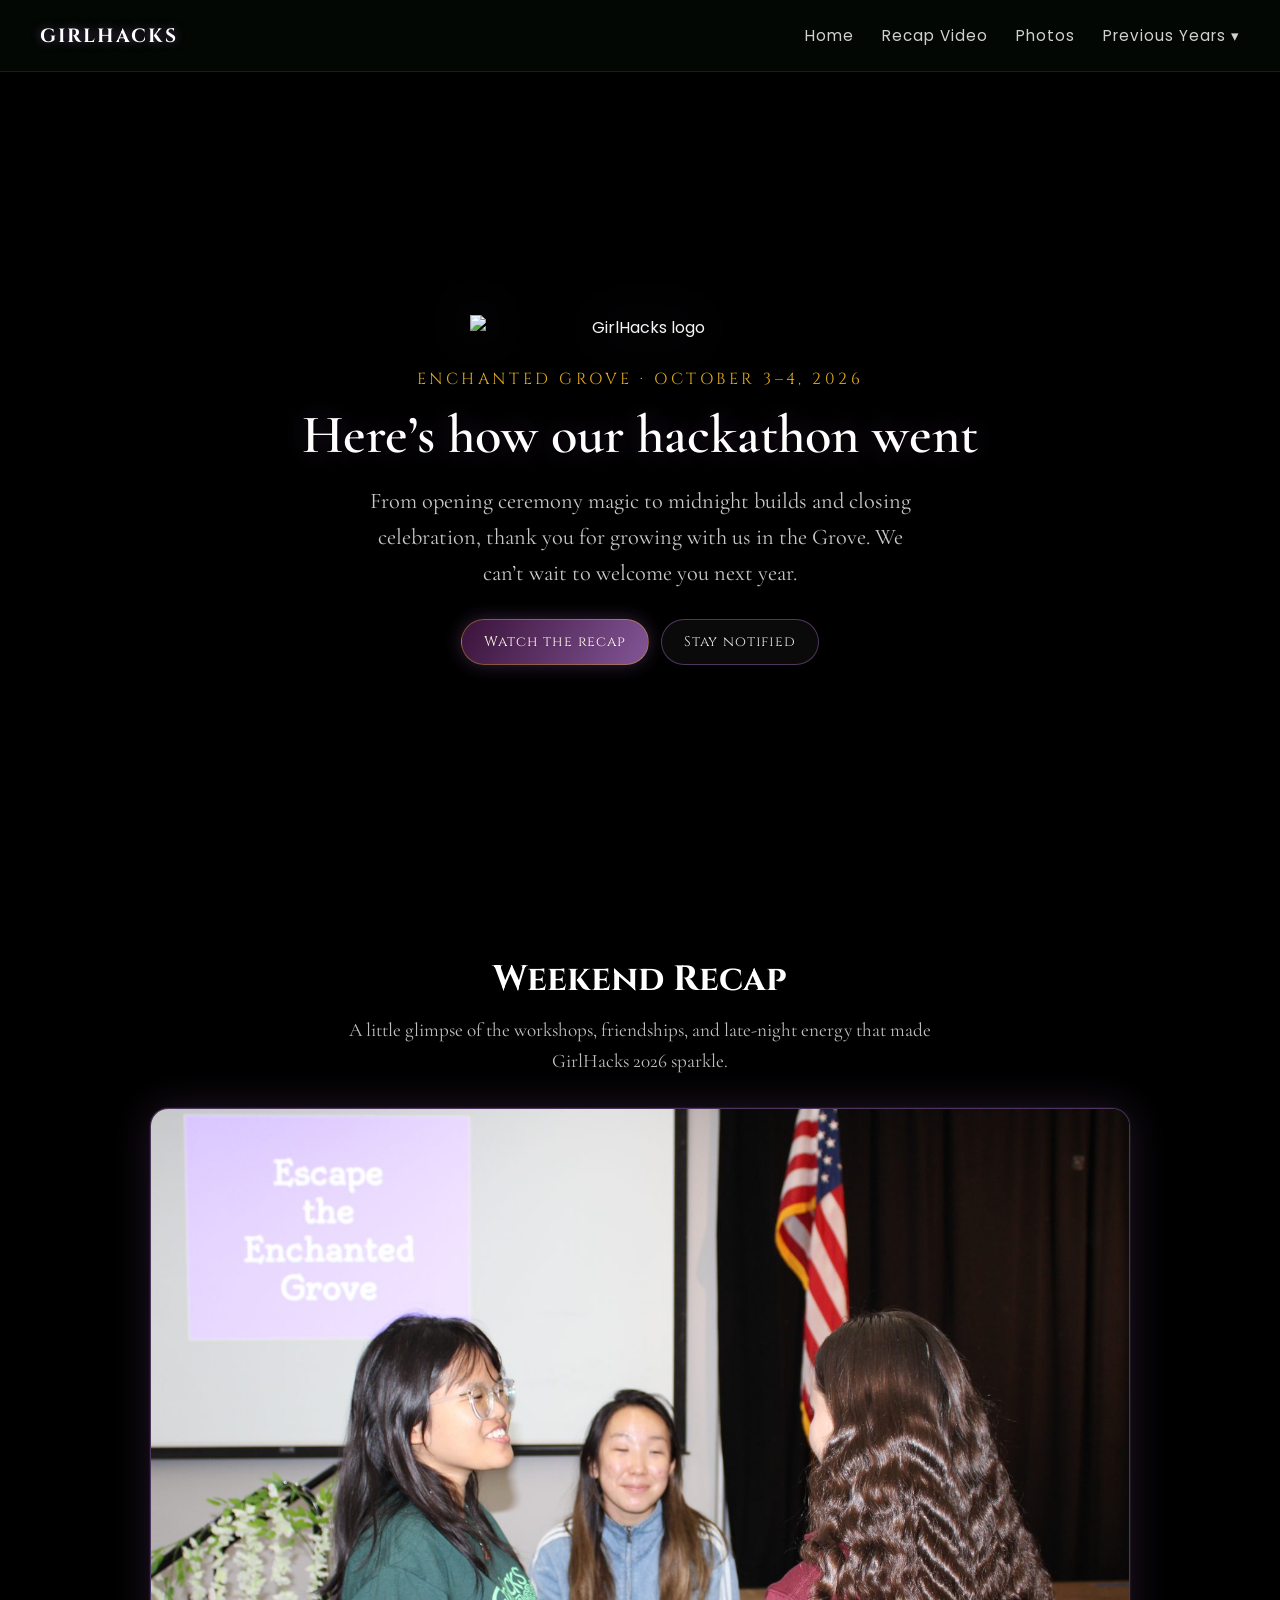
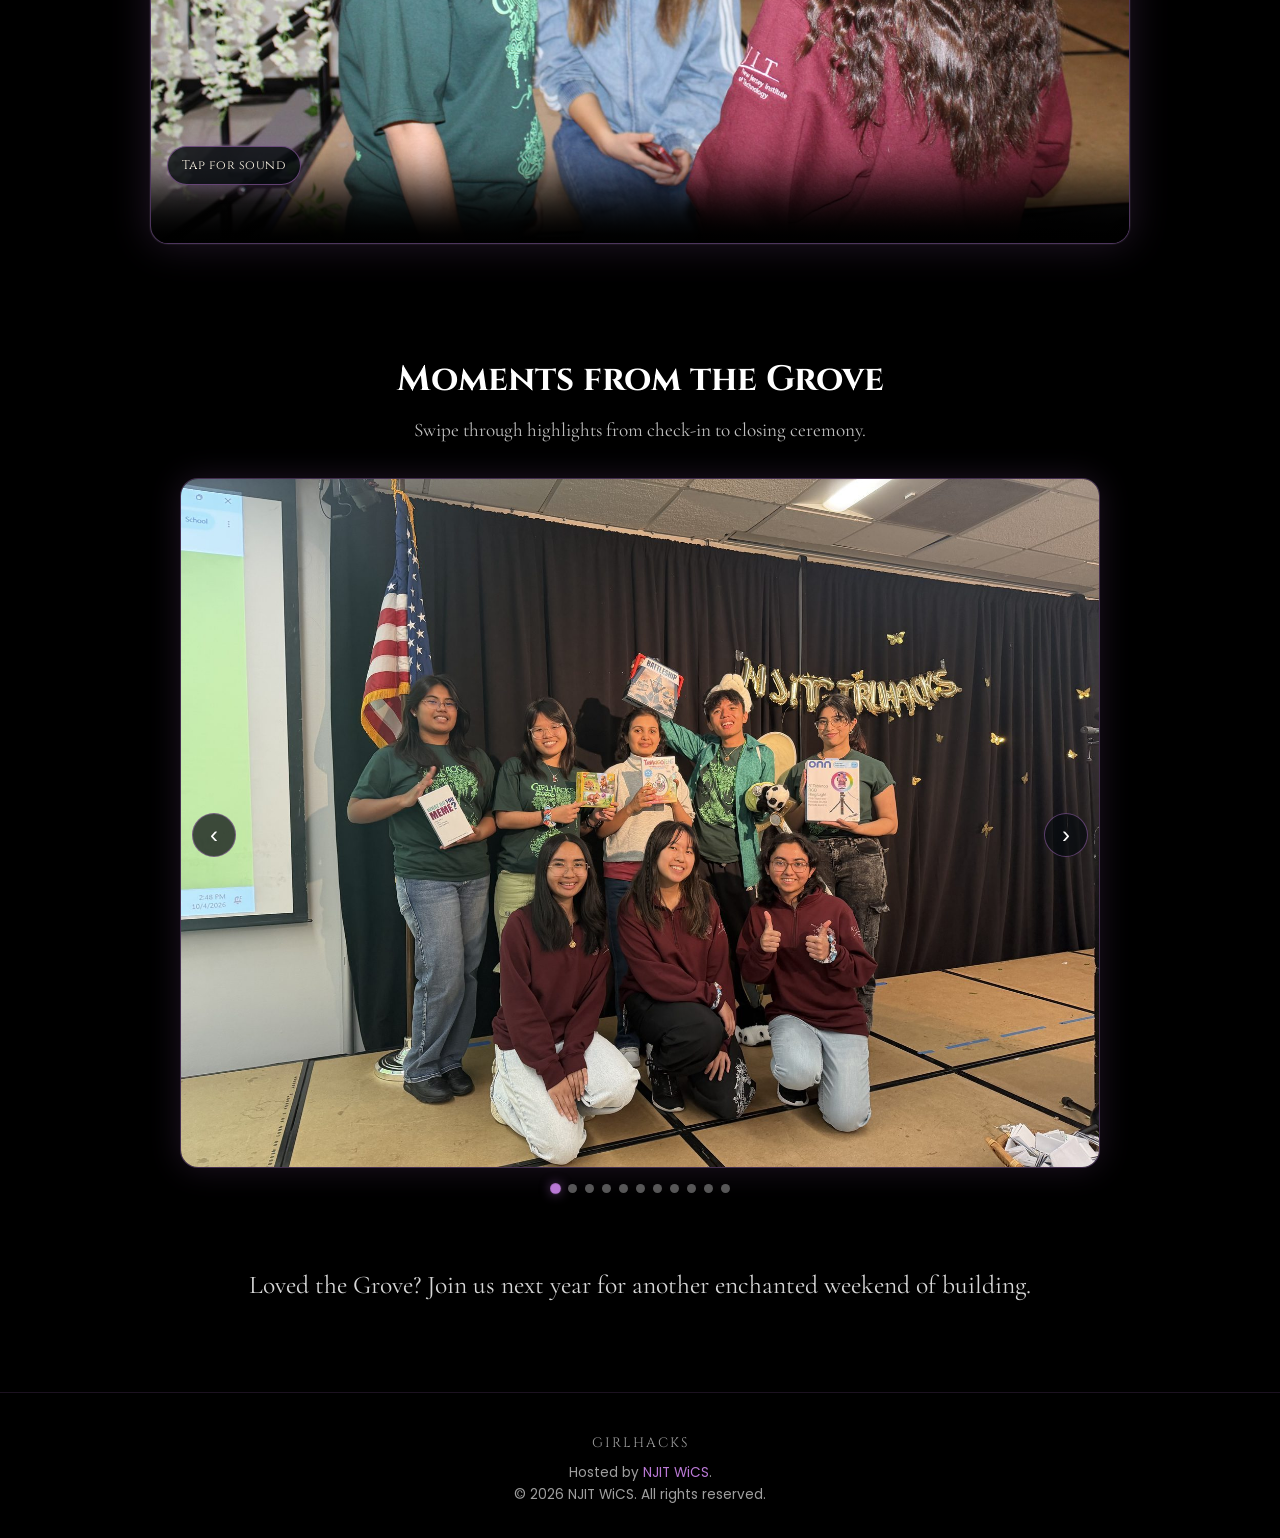
==== commit 7e4ec76f: "changed to 2026 recapage" ====
--- a/index.html
+++ b/index.html
@@ -4,10 +4,9 @@
   <meta charset="UTF-8" />
   <meta name="viewport" content="width=device-width, initial-scale=1.0"/>
   <meta name="theme-color" content="#000000"/>
-  <title>NJIT GIRLHACKS</title>
+  <title>GirlHacks — Recap</title>
   <link rel="icon" href="assets/girlhacks_26_logo.PNG" type="image/png" />
   <link rel="apple-touch-icon" href="assets/girlhacks_26_logo.PNG" />
-
 
   <!-- Google tag (gtag.js) -->
   <script async src="https://www.googletagmanager.com/gtag/js?id=G-Q9ZQTSE6NP"></script>
@@ -18,10 +17,7 @@
     gtag('config', 'G-Q9ZQTSE6NP');
   </script>
 
-
-  <!-- Fonts -->
   <link href="https://fonts.googleapis.com/css2?family=Cinzel:wght@400;700&family=Cormorant+Garamond:wght@400;600&family=Poppins:wght@300;400;500&display=swap" rel="stylesheet">
-
 
   <style>
     * {
@@ -30,29 +26,22 @@
       box-sizing: border-box;
     }
 
-
-    html.lenis {
-      height: auto;
-    }
-
-
-    .lenis-smooth {
-      scroll-behavior: auto !important;
-    }
-
+    :root {
+      --nav-height: 4.5rem;
+      --lilac: #ba79d6;
+      --gold: #fbbf24;
+      --cream: #f5f5f5;
+    }
 
     html {
-      background-color: #000;
-      overflow-x: hidden;
-    }
-
+      scroll-behavior: smooth;
+    }
 
     body {
       font-family: 'Poppins', sans-serif;
-      color: #f5f5f5;
+      color: var(--cream);
       overflow-x: hidden;
       background-color: #000;
-      cursor: none;
       isolation: isolate;
     }
 
@@ -64,278 +53,12 @@
       pointer-events: none;
       background-color: #000;
       background-image:
-        linear-gradient(rgba(0, 0, 0, 0.406), rgba(0, 0, 0, 0.85)),
+        linear-gradient(rgba(0, 0, 0, 0.45), rgba(0, 0, 0, 0.88)),
         url('assets/landingBackground.png');
       background-repeat: no-repeat;
       background-position: center center;
       background-size: cover;
     }
-
-
-    /* HERO */
-    .hero {
-      min-height: 100vh;
-      padding: calc(var(--nav-height) + 20px) 0 60px;
-      background: transparent;
-      display: flex;
-      align-items: center;
-      justify-content: center;
-      text-align: center;
-      position: relative;
-      overflow: hidden;
-    }
-
-
-    /* CONTENT */
-    .hero-content {
-      max-width: 800px;
-      padding: 20px;
-      animation: fadeUp 1.5s ease;
-      z-index: 2;
-    }
-
-
-    .hero-logo {
-      display: block;
-      max-width: 460px;
-      width: min(80vw, 460px);
-      margin: 0 auto 0;
-      filter: drop-shadow(0 0 24px rgba(186, 121, 214, 0.45)) drop-shadow(0 0 48px rgba(157, 220, 255, 0.25));
-    }
-
-
-    h1 {
-      font-family: 'Cinzel', serif;
-      font-size: 4rem;
-      letter-spacing: 3px;
-      margin-bottom: -20px;
-      text-shadow:
-        0 0 10px rgba(173,216,230,0.7),
-        0 0 20px rgba(173,216,230,0.5);
-    }
-
-
-    .subtitle {
-      font-family: 'Cormorant Garamond', serif;
-      font-size: 1.5rem;
-      margin-top: 10px;
-      margin-bottom: 20px;
-      font-weight: bold;
-      color: rgba(173,216,230,0.7);
-    }
-
-    .registration-closed {
-      display: inline-block;
-      margin: 0 auto 24px;
-      padding: 12px 28px;
-      font-family: 'Cinzel', serif;
-      font-size: 1rem;
-      font-weight: 500;
-      letter-spacing: 0.04em;
-      color: #fff;
-      background: linear-gradient(90deg, #4a4a4a, #8a8a8a);
-      border-radius: 50px;
-      box-shadow: 0 0 18px rgba(120, 120, 120, 0.35);
-      pointer-events: none;
-      user-select: none;
-    }
-
-
-    /* SOCIAL ICONS */
-    .social-icons {
-      display: flex;
-      justify-content: center;
-      gap: 20px;
-      margin-top: 10px;
-    }
-
-
-    .social-icons img {
-      width: 38px;
-      filter: brightness(0) invert(1);
-      transition: all 0.3s ease;
-    }
-
-
-    .social-icons a:hover img {
-      transform: scale(1.2);
-      filter: drop-shadow(0 0 10px #9ddcff);
-    }
-
-
-    .email-icon-link {
-      display: inline-flex;
-      vertical-align: middle;
-      text-decoration: none;
-      margin-left: 4px;
-    }
-
-
-    .email-icon-link img {
-      width: 24px;
-      height: 24px;
-      filter: brightness(0) invert(1);
-      transition: all 0.3s ease;
-    }
-
-
-    .email-icon-link:hover img {
-      transform: scale(1.15);
-      filter: drop-shadow(0 0 8px #9ddcff);
-    }
-
-
-    /* COUNTDOWN */
-    .countdown {
-      margin-top: 12px;
-      text-align: center;
-    }
-
-
-    .countdown h2 {
-      font-family: 'Cormorant Garamond', serif;
-      font-size: 2.25rem;
-      margin-bottom: 10px;
-      color: rgba(173,216,230,0.7);
-    }
-
-
-    .countdown-timer {
-      display: flex;
-      justify-content: center;
-      gap: 20px;
-    }
-
-
-    .time-unit {
-      display: flex;
-      flex-direction: column;
-      align-items: center;
-    }
-
-
-    .time-unit span {
-      font-family: 'Cinzel', serif;
-      font-size: 2.75rem;
-      font-weight: bold;
-      color: #3d143d;
-      padding: 5px 10px;
-      border-radius: 10px;
-      background: rgba(255,255,255,0.4);
-      text-shadow:
-        0 0 10px rgba(250,230,255,0.7),
-        0 0 20px rgba(250,230,255,0.8);
-    }
-
-
-    .time-unit p {
-      font-size: 1rem;
-      margin-top: 5px;
-      color: #ba79d6;
-    }
-
-
-    /* FLOATING PARTICLES */
-    .particle {
-      position: fixed;
-      width: 10px;
-      height: 10px;
-      border-radius: 70%;
-      background: #fff6b0;
-      pointer-events: none;  
-      z-index: 1; 
-      animation: floatParticle linear infinite;
-    }
-
-
-    @keyframes floatParticle {
-      0% { transform: translateY(0); opacity: 0; }
-      50% { opacity: 1; }
-      100% { transform: translateY(-80px); opacity: 0; }
-    }
-
-
-    /* CURSOR GLOW */
-    .cursor {
-      position: fixed;
-      top: 0;
-      left: 0;
-      width: 20px;
-      height: 20px;
-      border-radius: 50%;
-      pointer-events: none;
-      background: radial-gradient(circle, #fae6ff, #ba79d6, transparent);
-      transform: translate3d(-100px, -100px, 0) translate(-50%, -50%);
-      will-change: transform;
-      z-index: 4000;
-      opacity: 0;
-      transition: opacity 0.12s ease;
-    }
-
-    html.has-custom-cursor .cursor.is-visible {
-      opacity: 1;
-    }
-
-    /* Zoom multiplies paint cost — strip heavy sponsor effects */
-    html.is-zoomed .sponsors-container {
-      box-shadow: 0 0 0 1px rgba(61, 20, 61, 0.6);
-    }
-
-    html.is-zoomed .sponsor-cloche:hover .sponsor-cloche-logo,
-    html.is-zoomed .sponsor-cloche:focus-within .sponsor-cloche-logo {
-      transform: none;
-    }
-
-    html.is-zoomed .terrarium-shelf {
-      content-visibility: auto;
-      contain-intrinsic-size: auto 220px;
-    }
-
-    html.is-zoomed .butterfly-container,
-    html.is-zoomed #particles {
-      display: none !important;
-    }
-
-    html.is-zoomed .cursor {
-      background: #ba79d6;
-      width: 14px;
-      height: 14px;
-      transition: none;
-    }
-
-    html.is-zoomed .terrarium-shelf--birch .sponsor-cloche--isaca .sponsor-cloche-logo img,
-    html.is-zoomed .terrarium-shelf--inkind .sponsor-cloche--lovable .sponsor-cloche-logo img {
-      filter: brightness(1.4);
-    }
-
-    html.is-zoomed .sponsors-container::before,
-    html.is-zoomed .sponsors-container::after {
-      display: none;
-    }
-
-    html.has-custom-cursor,
-    html.has-custom-cursor a,
-    html.has-custom-cursor button,
-    html.has-custom-cursor [role="button"],
-    html.has-custom-cursor input,
-    html.has-custom-cursor textarea,
-    html.has-custom-cursor select,
-    html.has-custom-cursor label,
-    html.has-custom-cursor .sponsor-cloche,
-    html.has-custom-cursor .faq-question,
-    html.has-custom-cursor .tracks-nav,
-    html.has-custom-cursor .nav-toggle,
-    html.has-custom-cursor .team-orb {
-      cursor: none !important;
-    }
-
-
-    /* ANIMATIONS */
-    @keyframes fadeUp {
-      from { opacity: 0; transform: translateY(40px); }
-      to { opacity: 1; transform: translateY(0); }
-    }
-
 
     .navbar {
       position: fixed;
@@ -348,78 +71,93 @@
       justify-content: flex-end;
       align-items: center;
       z-index: 1000;
-      cursor: none;
       background: rgba(4, 13, 6, 0.6);
       backdrop-filter: blur(12px);
       -webkit-backdrop-filter: blur(12px);
       border-bottom: 1px solid rgba(186, 121, 214, 0.15);
-      box-sizing: border-box;
       min-height: var(--nav-height);
-      overflow: visible;
     }
 
     .nav-logo {
-      display: inline-flex; 
-      align-items: center;  
+      margin-right: auto;
       font-family: 'Cinzel', serif;
       font-size: 1.2rem;
       font-weight: 700;
       letter-spacing: 2px;
       color: #fff;
       text-decoration: none;
-      cursor: none;
       text-shadow: 0 0 10px rgba(186, 121, 214, 0.5);
-      margin-right: auto;
-    }
-    #mlh-trust-badge {
-      position: fixed;
-      top: calc(var(--nav-height) + 10px);
-      right: 40px;
-      display: block;
-      max-width: 100px;
-      min-width: 60px;
-      width: 80px;
-      z-index: 999;
-      line-height: 0;
-      opacity: 1;
-      visibility: visible;
-      transition: opacity 0.35s ease, visibility 0.35s ease;
-    }
-
-
-    #mlh-trust-badge.is-hidden {
-      opacity: 0;
-      visibility: hidden;
-      pointer-events: none;
-    }
-
-
-    #mlh-trust-badge img {
-      width: 100%;
-      display: block;
-    }
-
+    }
 
     .nav-links {
       display: flex;
-      gap: 30px;
+      gap: 28px;
       list-style: none;
-    }
-
-
-    .nav-links a {
+      align-items: center;
+    }
+
+    .nav-links a,
+    .nav-dropdown-toggle {
       font-size: 0.95rem;
-      color: rgba(245, 245, 245, 0.8);
+      color: rgba(245, 245, 245, 0.85);
       text-decoration: none;
-      cursor: none;
-      transition: all 0.3s ease;
       letter-spacing: 1px;
-    }
-
-
-    .nav-links a:hover {
-      color: #ba79d6;
+      transition: color 0.25s ease, text-shadow 0.25s ease;
+    }
+
+    .nav-links a:hover,
+    .nav-dropdown-toggle:hover,
+    .nav-dropdown.is-open .nav-dropdown-toggle {
+      color: var(--lilac);
       text-shadow: 0 0 8px rgba(186, 121, 214, 0.6);
+    }
+
+    .nav-dropdown {
+      position: relative;
+    }
+
+    .nav-dropdown-toggle {
+      appearance: none;
+      border: 0;
+      background: transparent;
+      font-family: inherit;
+      cursor: pointer;
+      padding: 0;
+      display: inline-flex;
+      align-items: center;
+      gap: 6px;
+    }
+
+    .nav-dropdown-menu {
+      display: none;
+      position: absolute;
+      top: calc(100% + 12px);
+      right: 0;
+      min-width: 190px;
+      padding: 8px;
+      list-style: none;
+      background: rgba(8, 18, 14, 0.96);
+      border: 1px solid rgba(186, 121, 214, 0.35);
+      border-radius: 12px;
+      box-shadow: 0 12px 32px rgba(0, 0, 0, 0.45);
+      z-index: 1100;
+    }
+
+    .nav-dropdown.is-open .nav-dropdown-menu {
+      display: grid;
+      gap: 4px;
+    }
+
+    .nav-dropdown-menu a {
+      display: block;
+      padding: 10px 12px;
+      border-radius: 8px;
+      white-space: nowrap;
+    }
+
+    .nav-dropdown-menu a:hover {
+      background: rgba(186, 121, 214, 0.15);
+      color: #fff;
     }
 
     .nav-toggle {
@@ -430,25 +168,17 @@
       gap: 5px;
       width: 44px;
       height: 44px;
-      padding: 0;
-      border: 1px solid rgba(186, 121, 214, 0.35);
-      border-radius: 10px;
-      background: rgba(255, 255, 255, 0.04);
+      border: 0;
+      background: transparent;
       cursor: pointer;
-      z-index: 1001;
-      flex-shrink: 0;
-      -webkit-tap-highlight-color: transparent;
-      touch-action: manipulation;
     }
 
     .nav-toggle span {
       display: block;
-      width: 20px;
+      width: 22px;
       height: 2px;
-      background: #fae6ff;
-      border-radius: 2px;
-      transition: transform 0.3s ease, opacity 0.3s ease;
-      pointer-events: none;
+      background: #fff;
+      transition: transform 0.25s ease, opacity 0.25s ease;
     }
 
     .nav-toggle.is-active span:nth-child(1) {
@@ -471,1815 +201,363 @@
       overflow: hidden;
     }
 
-
-    /* GENERAL SECTIONS STYLING */
-    .section-container {
-      padding: 100px 40px;
-      max-width: 1200px;
-      margin: 0 auto;
-    }
-
-
-    .section-title {
-      font-family: 'Cinzel', serif;
-      font-size: 2.8rem;
-      text-align: center;
-      margin-bottom: 50px;
-      letter-spacing: 2px;
-      color: #fff;
-      position: relative;
-      width: fit-content;
-      max-width: 100%;
-      margin-left: auto;
-      margin-right: auto;
-      text-shadow:
-        0 0 10px rgba(186, 121, 214, 0.8),
-        0 0 20px rgba(157, 220, 255, 0.5);
-    }
-
-
-    .section-title::after {
-      content: '';
-      position: absolute;
-      left: 50%;
-      bottom: -14px;
-      transform: translateX(-50%) scaleX(0.4);
-      width: 100%;
-      height: 10px;
-      border-radius: 50%;
-      background: radial-gradient(
-        ellipse at center,
-        #fae6ff 0%,
-        #ba79d6 45%,
-        transparent 75%
-      );
-      opacity: 0;
-      pointer-events: none;
-    }
-
-
-    .section-title.title-glow-active::after {
-      animation: section-title-glow 2.4s ease-out forwards;
-    }
-
-
-    @keyframes section-title-glow {
-      0% {
-        opacity: 0;
-        transform: translateX(-50%) scaleX(0.3);
-        filter: blur(0);
-      }
-      18% {
-        opacity: 1;
-        transform: translateX(-50%) scaleX(1.15);
-        filter: blur(1px);
-      }
-      68% {
-        opacity: 0.8;
-        transform: translateX(-50%) scaleX(1.05);
-        filter: blur(1px);
-      }
-      100% {
-        opacity: 0;
-        transform: translateX(-50%) scaleX(0.85);
-        filter: blur(3px);
-      }
-    }
-
-
-    /* ABOUT SECTION */
-    #about {
-      background: rgba(0, 0, 0, 0.2);
-      position: relative;
-    }
-    .about-content { display: flex; align-items: center; gap: 50px; flex-wrap: wrap; }
-    .about-text { flex: 1; min-width: 300px; font-size: 1.1rem; line-height: 1.8; color: rgba(245, 245, 245, 0.9); }
-    .about-text p { margin-bottom: 20px; }
-    .about-graphic {
-      flex: 1;
-      min-width: 280px;
-      max-width: 420px;
+    .page-main {
+      padding-top: var(--nav-height);
+    }
+
+    .hero {
+      min-height: min(92vh, 920px);
       display: flex;
       align-items: center;
       justify-content: center;
+      text-align: center;
+      padding: 48px 24px 40px;
+    }
+
+    .hero-content {
+      max-width: 820px;
+      width: 100%;
+    }
+
+    .hero-logo {
+      width: min(340px, 72vw);
+      height: auto;
+      margin: 0 auto 28px;
+      display: block;
+      filter: drop-shadow(0 0 28px rgba(186, 121, 214, 0.35));
+      animation: hero-rise 0.9s ease both;
+    }
+
+    .hero-kicker {
+      font-family: 'Cinzel', serif;
+      font-size: clamp(0.85rem, 2vw, 1rem);
+      letter-spacing: 0.22em;
+      text-transform: uppercase;
+      color: rgba(251, 191, 36, 0.9);
+      margin-bottom: 14px;
+      animation: hero-rise 0.9s ease 0.08s both;
+    }
+
+    .hero-title {
+      font-family: 'Cormorant Garamond', serif;
+      font-size: clamp(2.1rem, 5.5vw, 3.4rem);
+      font-weight: 600;
+      line-height: 1.15;
+      color: #fff;
+      margin-bottom: 16px;
+      text-shadow: 0 0 28px rgba(186, 121, 214, 0.25);
+      animation: hero-rise 0.9s ease 0.14s both;
+    }
+
+    .hero-copy {
+      font-family: 'Cormorant Garamond', serif;
+      font-size: clamp(1.15rem, 2.4vw, 1.4rem);
+      line-height: 1.6;
+      color: rgba(245, 245, 245, 0.82);
+      max-width: 560px;
+      margin: 0 auto 28px;
+      animation: hero-rise 0.9s ease 0.2s both;
+    }
+
+    .hero-actions {
+      display: flex;
+      flex-wrap: wrap;
+      gap: 12px;
+      justify-content: center;
+      animation: hero-rise 0.9s ease 0.28s both;
+    }
+
+    .btn {
+      display: inline-flex;
+      align-items: center;
+      justify-content: center;
+      min-height: 46px;
+      padding: 12px 22px;
+      border-radius: 999px;
+      font-family: 'Cinzel', serif;
+      font-size: 0.88rem;
+      letter-spacing: 0.06em;
+      text-decoration: none;
+      transition: transform 0.2s ease, box-shadow 0.2s ease, background 0.2s ease, color 0.2s ease;
+    }
+
+    .btn-primary {
+      color: #fff8e7;
+      background: linear-gradient(120deg, rgba(61, 20, 61, 0.95), rgba(186, 121, 214, 0.7));
+      box-shadow: 0 0 18px rgba(186, 121, 214, 0.28);
+      border: 1px solid rgba(251, 191, 36, 0.35);
+    }
+
+    .btn-primary:hover {
+      transform: translateY(-1px);
+      box-shadow: 0 0 24px rgba(186, 121, 214, 0.45);
+    }
+
+    .btn-ghost {
+      color: rgba(245, 245, 245, 0.92);
+      background: rgba(255, 255, 255, 0.04);
+      border: 1px solid rgba(186, 121, 214, 0.4);
+    }
+
+    .btn-ghost:hover {
+      background: rgba(186, 121, 214, 0.12);
+      color: #fff;
+    }
+
+    @keyframes hero-rise {
+      from {
+        opacity: 0;
+        transform: translateY(18px);
+      }
+      to {
+        opacity: 1;
+        transform: translateY(0);
+      }
+    }
+
+    .section {
+      padding: 56px 24px;
+    }
+
+    .section-inner {
+      max-width: 980px;
+      margin: 0 auto;
+    }
+
+    .section-title {
+      font-family: 'Cinzel', serif;
+      font-size: clamp(1.6rem, 3.5vw, 2.2rem);
+      text-align: center;
+      margin-bottom: 12px;
+      color: #fff;
+    }
+
+    .section-lead {
+      text-align: center;
+      font-family: 'Cormorant Garamond', serif;
+      font-size: 1.2rem;
+      line-height: 1.6;
+      color: rgba(245, 245, 245, 0.78);
+      max-width: 620px;
+      margin: 0 auto 32px;
+    }
+
+    .video-shell {
+      position: relative;
+      border-radius: 18px;
       overflow: hidden;
-      border-radius: 16px;
-      border: 1px solid rgba(186, 121, 214, 0.35);
-      box-shadow: 0 0 30px rgba(186, 121, 214, 0.25);
-    }
-
-    .about-graphic img {
+      border: 1px solid rgba(186, 121, 214, 0.4);
+      background: rgba(8, 12, 16, 0.7);
+      box-shadow:
+        0 0 0 1px rgba(250, 230, 255, 0.05),
+        0 0 40px rgba(186, 121, 214, 0.18);
+    }
+
+    .video-shell video {
+      display: block;
       width: 100%;
       height: auto;
+      aspect-ratio: 4 / 3;
+      object-fit: cover;
+      background: #000;
+    }
+
+    .video-unmute {
+      position: absolute;
+      left: 16px;
+      bottom: 58px;
+      z-index: 2;
+      appearance: none;
+      border: 1px solid rgba(186, 121, 214, 0.5);
+      background: rgba(8, 12, 16, 0.82);
+      color: #fff8e7;
+      font-family: 'Cinzel', serif;
+      font-size: 0.78rem;
+      letter-spacing: 0.04em;
+      padding: 10px 14px;
+      border-radius: 999px;
+      cursor: pointer;
+      box-shadow: 0 0 18px rgba(186, 121, 214, 0.28);
+      transition: background 0.2s ease, opacity 0.2s ease, transform 0.2s ease;
+    }
+
+    .video-unmute:hover {
+      background: rgba(186, 121, 214, 0.35);
+      transform: translateY(-1px);
+    }
+
+    .video-unmute.is-hidden {
+      opacity: 0;
+      pointer-events: none;
+    }
+
+    @media (max-width: 560px) {
+      .video-unmute {
+        left: 12px;
+        bottom: 52px;
+        font-size: 0.72rem;
+        padding: 9px 12px;
+      }
+    }
+
+    .carousel {
+      position: relative;
+      max-width: 920px;
+      margin: 0 auto;
+    }
+
+    .carousel-viewport {
+      overflow: hidden;
+      border-radius: 18px;
+      border: 1px solid rgba(186, 121, 214, 0.35);
+      background: rgba(8, 12, 16, 0.55);
+      box-shadow: 0 0 32px rgba(186, 121, 214, 0.16);
+      aspect-ratio: 4 / 3;
+    }
+
+    .carousel-track {
+      display: flex;
+      height: 100%;
+      transition: transform 0.55s cubic-bezier(0.22, 1, 0.36, 1);
+      will-change: transform;
+    }
+
+    .carousel-slide {
+      flex: 0 0 100%;
+      height: 100%;
+      position: relative;
+    }
+
+    .carousel-slide img {
+      width: 100%;
+      height: 100%;
+      object-fit: cover;
       display: block;
-      object-fit: cover;
-      border-radius: 16px;
-    }
-
-
-    /* TRACKS SECTION */
-    #tracks {
-      background: rgba(0, 0, 0, 0.2);
-      position: relative;
-      overflow: hidden;
-    }
-
-    .tracks-carousel {
-      --track-gap: 28px;
-      --track-card-w: 300px;
-      --tracks-visible: 3;
-      position: relative;
-      z-index: 2;
-      width: min(100%, calc(var(--tracks-visible) * var(--track-card-w) + (var(--tracks-visible) - 1) * var(--track-gap) + 120px));
-      margin: 0 auto;
-      padding: 10px 0 30px;
-      display: flex;
-      align-items: center;
-      gap: 12px;
-    }
-
-    .tracks-viewport {
-      flex: 1;
-      min-width: 0;
-      overflow: hidden;
-      width: calc(var(--tracks-visible) * var(--track-card-w) + (var(--tracks-visible) - 1) * var(--track-gap));
-      max-width: 100%;
-    }
-
-    .tracks-carousel-track {
-      display: flex;
-      gap: var(--track-gap);
-      width: max-content;
-      will-change: transform;
-    }
-
-    .tracks-carousel.is-floating .tracks-carousel-track {
-      transition: none;
-    }
-
-    .tracks-carousel.is-static .tracks-carousel-track {
-      transition: transform 0.45s cubic-bezier(0.22, 1, 0.36, 1);
-    }
-
-    .tracks-nav {
-      flex: 0 0 auto;
+    }
+
+    .carousel-nav {
+      position: absolute;
+      top: 50%;
+      transform: translateY(-50%);
       width: 44px;
       height: 44px;
       border-radius: 50%;
       border: 1px solid rgba(186, 121, 214, 0.45);
-      background: rgba(18, 10, 28, 0.72);
-      color: #fae6ff;
-      font-size: 1.55rem;
+      background: rgba(8, 12, 16, 0.72);
+      color: #fff;
+      font-size: 1.5rem;
       line-height: 1;
-      display: inline-flex;
-      align-items: center;
-      justify-content: center;
       cursor: pointer;
-      box-shadow: 0 0 18px rgba(186, 121, 214, 0.25);
-      transition: border-color 0.25s ease, background 0.25s ease, transform 0.25s ease, box-shadow 0.25s ease, opacity 0.25s ease;
-    }
-
-    .tracks-nav:hover,
-    .tracks-nav:focus-visible {
-      border-color: rgba(157, 220, 255, 0.7);
-      background: rgba(40, 22, 55, 0.9);
-      box-shadow: 0 0 22px rgba(157, 220, 255, 0.28);
-      transform: scale(1.05);
-      outline: none;
-    }
-
-    .tracks-nav:disabled {
-      opacity: 0.35;
-      cursor: default;
-      transform: none;
-      box-shadow: none;
-    }
-
-    .tracks-carousel .track-card {
-      flex: 0 0 var(--track-card-w);
-      width: var(--track-card-w);
-      min-width: var(--track-card-w);
-      min-height: 280px;
-      background: rgba(255, 255, 255, 0.03);
-      border: 1px solid rgba(157, 220, 255, 0.1);
-      border-radius: 16px;
-      padding: 28px 24px;
-      text-align: center;
-      display: flex;
-      flex-direction: column;
-      align-items: center;
-      justify-content: center;
-      transition: border-color 0.4s ease, box-shadow 0.4s ease, transform 0.4s ease;
-      box-sizing: border-box;
-    }
-
-    .track-card > :last-child {
-      margin-bottom: 0;
-    }
-
-    .tracks-carousel .track-card:hover {
-      transform: translateY(-8px) scale(1.02);
-      border-color: rgba(186, 121, 214, 0.4);
-      box-shadow: 0 10px 30px rgba(186, 121, 214, 0.15);
-    }
-
-    .track-icon { font-size: 2.4rem; margin-bottom: 12px; display: inline-block; }
-    .track-card h3 {
-      font-family: 'Cinzel', serif;
-      font-size: 1.25rem;
-      line-height: 1.35;
-      margin-bottom: 12px;
-      color: #9ddcff;
-      min-height: 2.7em;
-      display: flex;
-      align-items: center;
-      justify-content: center;
-    }
-    .track-badge {
-      display: inline-block;
-      font-family: 'Poppins', sans-serif;
-      font-size: 0.76rem;
-      font-weight: 500;
-      letter-spacing: 1.2px;
-      text-transform: uppercase;
-      border-radius: 999px;
-      padding: 3px 12px;
-      margin-bottom: 14px;
-    }
-    .track-badge--diversity {
-      color: #e5b9f7;
-      background: rgba(186, 121, 214, 0.15);
-      border: 1px solid rgba(186, 121, 214, 0.4);
-    }
-    .track-badge--beginner {
-      color: #b0f0bd;
-      background: rgba(90, 200, 130, 0.15);
-      border: 1px solid rgba(90, 200, 130, 0.4);
-    }
-    .track-badge--theme {
-      color: #ffe099;
-      background: rgba(255, 205, 80, 0.15);
-      border: 1px solid rgba(255, 205, 80, 0.4);
-    }
-    .track-badge--sponsor {
-      color: #c8e6ff;
-      background: rgba(157, 220, 255, 0.12);
-      border: 1px solid rgba(157, 220, 255, 0.4);
-    }
-    .track-sponsor-logo {
-      display: block;
-      width: auto;
-      height: 36px;
-      max-width: 120px;
-      object-fit: contain;
-      object-position: center;
-      margin: 0 auto 12px;
-    }
-    .track-sponsor-logo--avanade {
-      height: 42px;
-      max-width: 170px;
-    }
-    .track-card p {
-      font-size: 0.92rem;
-      color: rgba(245, 245, 245, 0.78);
-      line-height: 1.6;
-      margin: 0;
-    }
-
-    @media (max-width: 980px) {
-      .tracks-carousel {
-        --track-card-w: 260px;
-        --track-gap: 22px;
-        width: min(100%, calc(var(--tracks-visible) * var(--track-card-w) + (var(--tracks-visible) - 1) * var(--track-gap) + 100px));
-      }
-
-      .tracks-carousel .track-card {
-        min-height: 260px;
-        padding: 24px 20px;
-      }
-    }
-
-    @media (max-width: 720px) {
-      .tracks-carousel {
-        --tracks-visible: 1;
-        --track-card-w: min(78vw, 300px);
-        width: 100%;
-        padding-left: 4px;
-        padding-right: 4px;
-      }
-
-      .tracks-nav {
-        width: 38px;
-        height: 38px;
-        font-size: 1.35rem;
-      }
-
-      .tracks-carousel .track-card {
-        min-height: 240px;
-      }
-    }
-
-    @media (prefers-reduced-motion: reduce) {
-      .tracks-carousel.is-static .tracks-carousel-track {
-        transition: none;
-      }
-
-      .tracks-carousel .track-card:hover {
-        transform: none;
-      }
-    }
-
-
-    /* SCHEDULE SECTION */
-    #schedule {
-      background: rgba(0, 0, 0, 0.15);
-      position: relative;
-    }
-
-    .schedule-intro {
-      text-align: center;
-      max-width: 640px;
-      margin: -24px auto 40px;
-      font-family: 'Cormorant Garamond', serif;
-      font-size: 1.2rem;
-      line-height: 1.7;
-      color: rgba(245, 245, 245, 0.78);
-    }
-
-    .schedule-board {
-      --schedule-bg: rgba(18, 11, 36, 0.72);
-      --schedule-border: rgba(88, 28, 135, 0.4);
-      --schedule-gold: #fbbf24;
-      --schedule-gold-soft: rgba(251, 191, 36, 0.35);
-      max-width: 920px;
-      margin: 0 auto;
-      padding: 18px 16px 16px;
-      border-radius: 18px;
-      background:
-        linear-gradient(180deg, rgba(255, 255, 255, 0.04), rgba(255, 255, 255, 0.01)),
-        var(--schedule-bg);
-      border: 1px solid var(--schedule-border);
-      box-shadow:
-        0 0 0 1px rgba(250, 230, 255, 0.06),
-        0 0 28px rgba(186, 121, 214, 0.18),
-        inset 0 1px 0 rgba(255, 255, 255, 0.06);
-      backdrop-filter: blur(14px);
-      -webkit-backdrop-filter: blur(14px);
-    }
-
-    .schedule-day-toggle {
+      z-index: 2;
+      display: grid;
+      place-items: center;
+      transition: background 0.2s ease, border-color 0.2s ease;
+    }
+
+    .carousel-nav:hover {
+      background: rgba(186, 121, 214, 0.28);
+      border-color: rgba(251, 191, 36, 0.45);
+    }
+
+    .carousel-nav--prev { left: 12px; }
+    .carousel-nav--next { right: 12px; }
+
+    .carousel-dots {
       display: flex;
       justify-content: center;
-      margin-bottom: 14px;
-    }
-
-    .schedule-day-toggle-inner {
-      display: inline-flex;
-      width: 100%;
-      max-width: 420px;
-      padding: 4px;
-      gap: 4px;
-      border-radius: 999px;
-      background: rgba(8, 4, 18, 0.55);
-      border: 1px solid rgba(186, 121, 214, 0.28);
-    }
-
-    .schedule-day-btn {
-      appearance: none;
+      flex-wrap: wrap;
+      gap: 8px;
+      margin-top: 16px;
+    }
+
+    .carousel-dot {
+      width: 9px;
+      height: 9px;
+      border-radius: 50%;
       border: 0;
+      background: rgba(245, 245, 245, 0.35);
       cursor: pointer;
-      flex: 1;
-      font-family: 'Cinzel', serif;
-      font-size: 0.82rem;
-      letter-spacing: 0.4px;
-      color: rgba(245, 245, 245, 0.7);
-      background: transparent;
-      border-radius: 999px;
-      padding: 10px 14px;
-      min-height: 44px;
-      transition: color 0.2s ease, background 0.2s ease, box-shadow 0.2s ease;
-      -webkit-tap-highlight-color: transparent;
-    }
-
-    .schedule-day-btn.is-active {
-      color: #fff8e7;
-      background: linear-gradient(120deg, rgba(61, 20, 61, 0.95), rgba(186, 121, 214, 0.55));
-      box-shadow: 0 0 16px rgba(251, 191, 36, 0.22), inset 0 0 0 1px rgba(251, 191, 36, 0.35);
-    }
-
-    .schedule-day-short {
-      display: none;
-    }
-
-    .schedule-list {
-      max-height: min(520px, 62vh);
-      overflow-y: auto;
-      overscroll-behavior: contain;
-      -webkit-overflow-scrolling: touch;
-      display: grid;
-      grid-template-columns: 1fr;
-      gap: 8px;
-      padding-right: 6px;
-      scrollbar-width: thin;
-      scrollbar-color: rgba(186, 121, 214, 0.55) transparent;
-    }
-
-    .schedule-list::-webkit-scrollbar {
-      width: 6px;
-    }
-
-    .schedule-list::-webkit-scrollbar-thumb {
-      background: rgba(186, 121, 214, 0.45);
-      border-radius: 999px;
-    }
-
-    .schedule-item {
-      display: grid;
-      grid-template-columns: 108px 1fr;
-      gap: 8px 10px;
-      align-items: start;
-      padding: 10px 12px;
-      border-radius: 12px;
-      background: rgba(255, 255, 255, 0.025);
-      border: 1px solid rgba(88, 28, 135, 0.35);
-      transition: border-color 0.2s ease, box-shadow 0.2s ease, background 0.2s ease;
-    }
-
-    .schedule-item:hover {
-      border-color: rgba(186, 121, 214, 0.45);
-      background: rgba(186, 121, 214, 0.06);
-    }
-
-    .schedule-item.is-deadline {
-      border-color: rgba(251, 191, 36, 0.55);
-      box-shadow: 0 0 14px rgba(251, 191, 36, 0.18);
-      background: rgba(251, 191, 36, 0.06);
-    }
-
-    .schedule-item-time {
-      font-family: ui-monospace, 'SFMono-Regular', Menlo, Consolas, monospace;
-      font-size: 0.68rem;
-      line-height: 1.35;
-      letter-spacing: 0.02em;
-      color: rgba(251, 191, 36, 0.92);
-      padding-top: 2px;
-    }
-
-    .schedule-item-body {
-      min-width: 0;
-    }
-
-    .schedule-item-title {
-      font-family: 'Cinzel', serif;
-      font-size: 0.86rem;
-      line-height: 1.35;
-      color: #f5f5f5;
-      margin: 0 0 4px;
-      overflow-wrap: anywhere;
-      word-break: break-word;
-    }
-
-    .schedule-item-meta {
-      display: flex;
-      flex-wrap: wrap;
-      align-items: center;
-      gap: 6px;
-    }
-
-    .schedule-item-location {
-      font-family: 'Poppins', sans-serif;
-      font-size: 0.72rem;
-      color: rgba(245, 245, 245, 0.62);
-    }
-
-    .schedule-badge {
-      display: inline-flex;
-      align-items: center;
-      gap: 3px;
-      font-family: 'Poppins', sans-serif;
-      font-size: 0.64rem;
-      font-weight: 500;
-      letter-spacing: 0.4px;
-      text-transform: uppercase;
-      border-radius: 999px;
-      padding: 2px 8px;
-      border: 1px solid transparent;
-      white-space: nowrap;
-    }
-
-    .schedule-badge--deadline {
-      color: #fde68a;
-      border-color: rgba(251, 191, 36, 0.65);
-      background: rgba(251, 191, 36, 0.12);
-      box-shadow: 0 0 10px rgba(251, 191, 36, 0.2);
-    }
-
-    .schedule-badge--food {
-      color: #bbf7d0;
-      border-color: rgba(74, 222, 128, 0.45);
-      background: rgba(34, 197, 94, 0.1);
-    }
-
-    .schedule-badge--workshop {
-      color: #ddd6fe;
-      border-color: rgba(167, 139, 250, 0.5);
-      background: rgba(139, 92, 246, 0.12);
-    }
-
-    .schedule-badge--career {
-      color: #bfdbfe;
-      border-color: rgba(96, 165, 250, 0.5);
-      background: rgba(59, 130, 246, 0.12);
-    }
-
-    .schedule-badge--mentorship,
-    .schedule-badge--social {
-      color: #e9d5ff;
-      border-color: rgba(216, 180, 254, 0.5);
-      background: rgba(192, 132, 252, 0.12);
-    }
-
-    .schedule-badge--core {
-      color: #c4b5fd;
-      border-color: rgba(186, 121, 214, 0.55);
-      background: rgba(186, 121, 214, 0.12);
-    }
-
-    .schedule-badge--logistics {
-      color: #e5e7eb;
-      border-color: rgba(156, 163, 175, 0.45);
-      background: rgba(156, 163, 175, 0.1);
-    }
-
-    .schedule-empty {
-      grid-column: 1 / -1;
+      transition: background 0.2s ease, transform 0.2s ease;
+    }
+
+    .carousel-dot.is-active {
+      background: var(--lilac);
+      transform: scale(1.2);
+      box-shadow: 0 0 10px rgba(186, 121, 214, 0.55);
+    }
+
+    .cta-band {
       text-align: center;
-      padding: 28px 12px;
+      padding: 20px 24px 72px;
+    }
+
+    .cta-band p {
       font-family: 'Cormorant Garamond', serif;
-      font-size: 1.1rem;
-      color: rgba(245, 245, 245, 0.65);
-    }
-
-    @media (max-width: 820px) {
-      .schedule-intro {
-        margin: -12px auto 28px;
-        padding: 0 8px;
-        font-size: 1.08rem;
-      }
-
-      .schedule-board {
-        width: 100%;
-        max-width: 100%;
-        margin: 0;
-        padding: 14px 12px 12px;
-        border-radius: 14px;
-      }
-
-      .schedule-list {
-        max-height: min(460px, 55vh);
-        padding-right: 2px;
-      }
-
-      .schedule-item {
-        grid-template-columns: 92px 1fr;
-        gap: 6px 10px;
-      }
-    }
-
-    @media (max-width: 560px) {
-      .schedule-intro {
-        font-size: 1rem;
-        line-height: 1.55;
-        margin-bottom: 22px;
-      }
-
-      .schedule-board {
-        padding: 12px 8px 10px;
-        border-radius: 12px;
-        backdrop-filter: blur(8px);
-        -webkit-backdrop-filter: blur(8px);
-      }
-
-      .schedule-day-toggle {
-        margin-bottom: 12px;
-      }
-
-      .schedule-day-toggle-inner {
-        max-width: none;
-      }
-
-      .schedule-day-btn {
-        font-size: 0.72rem;
-        letter-spacing: 0.2px;
-        padding: 10px 8px;
-      }
-
-      .schedule-day-full {
-        display: none;
-      }
-
-      .schedule-day-short {
-        display: inline;
-      }
-
-      /* Let the page scroll the full list on phones — nested scroll is awkward */
-      .schedule-list {
-        max-height: none;
-        overflow: visible;
-        padding-right: 0;
-        gap: 10px;
-      }
-
-      .schedule-item {
-        grid-template-columns: 1fr;
-        gap: 4px;
-        padding: 12px 12px;
-      }
-
-      .schedule-item-time {
-        font-size: 0.74rem;
-        padding-top: 0;
-      }
-
-      .schedule-item-title {
-        font-size: 0.9rem;
-        line-height: 1.4;
-      }
-
-      .schedule-badge {
-        font-size: 0.62rem;
-        padding: 3px 8px;
-      }
-    }
-
-    @media (max-width: 380px) {
-      .schedule-day-btn {
-        font-size: 0.68rem;
-        padding: 10px 6px;
-      }
-
-      .schedule-item {
-        padding: 11px 10px;
-      }
-    }
-
-    /* SPONSORS SECTION — Magical Vine */
-    #sponsors {
-      position: relative;
-      overflow: visible;
-      background:
-        radial-gradient(ellipse at 15% 20%, rgba(186, 121, 214, 0.1), transparent 55%),
-        radial-gradient(ellipse at 85% 80%, rgba(157, 220, 255, 0.08), transparent 50%),
-        radial-gradient(ellipse at 50% 100%, rgba(61, 20, 61, 0.35), transparent 60%),
-        rgba(0, 0, 0, 0.32);
-    }
-
-    #sponsors::before {
-      content: '';
-      position: absolute;
-      inset: 0;
-      background: url('assets/vine_scrollbar.webp') center / cover no-repeat;
-      opacity: 0.04;
-      pointer-events: none;
-      z-index: 0;
-    }
-
-    #sponsors .section-container {
-      position: relative;
-      z-index: 2;
-      padding-bottom: 72px;
-      padding-left: clamp(28px, 6vw, 72px);
-      padding-right: clamp(28px, 6vw, 72px);
-    }
-
-    /* Wrapper sized to the terrarium rectangle so the SVG frame matches it */
-    .sponsors-archway {
-      position: relative;
-      z-index: 2;
-      width: 100%;
-      max-width: 920px;
-      margin: 0 auto;
-    }
-
-    .sponsor-message {
-      position: relative;
-      z-index: 2;
-      max-width: 720px;
-      margin: 0 auto 40px;
+      font-size: clamp(1.25rem, 2.8vw, 1.6rem);
+      color: rgba(245, 245, 245, 0.88);
+      margin-bottom: 20px;
+    }
+
+    .site-footer {
+      padding: 40px 24px max(32px, calc(16px + env(safe-area-inset-bottom)));
       text-align: center;
-      font-size: 1.1rem;
-      line-height: 1.8;
-      color: rgba(245, 245, 245, 0.9);
-    }
-
-    .sponsor-message a {
-      color: #ba79d6;
-      text-decoration: underline;
-      transition: color 0.3s ease;
-    }
-
-    .sponsor-message a:hover {
-      color: #9ddcff;
-    }
-
-    .sponsors-container {
-      position: relative;
-      z-index: 2;
-      width: 100%;
-      max-width: none;
-      margin: 0;
-      padding: 28px 22px 36px;
-      display: flex;
-      flex-direction: column;
-      gap: 8px;
-      border-radius: 18px;
-      background:
-        linear-gradient(180deg, rgba(255, 255, 255, 0.05), rgba(255, 255, 255, 0.015)),
-        radial-gradient(ellipse at 50% 0%, rgba(186, 121, 214, 0.12), transparent 55%),
-        rgba(12, 8, 20, 0.45);
-      border: 3px solid #ba79d6;
-      outline: 1px solid rgba(250, 230, 255, 0.45);
-      outline-offset: 4px;
-      box-shadow:
-        0 0 0 1px rgba(61, 20, 61, 0.6),
-        0 0 18px rgba(186, 121, 214, 0.28),
-        inset 0 0 0 1px rgba(250, 230, 255, 0.2),
-        inset 0 1px 0 rgba(255, 255, 255, 0.12);
-    }
-
-    .sponsors-container::before,
-    .sponsors-container::after {
-      content: '';
-      position: absolute;
-      top: 18px;
-      bottom: 18px;
-      width: 3px;
-      border-radius: 999px;
-      background: linear-gradient(
-        180deg,
-        rgba(218, 165, 80, 0.35),
-        rgba(186, 121, 214, 0.45),
-        rgba(220, 230, 240, 0.3)
-      );
-      box-shadow: 0 0 12px rgba(186, 121, 214, 0.35);
-      pointer-events: none;
-    }
-
-    .sponsors-container::before { left: 10px; }
-    .sponsors-container::after { right: 10px; }
-
-    .terrarium-shelf {
-      --shelf-pulse-soft: rgba(186, 121, 214, 0.18);
-      --shelf-pulse-strong: rgba(186, 121, 214, 0.35);
-      --shelf-label: #fae6ff;
-      --plaque-border: rgba(186, 121, 214, 0.55);
-      --plaque-glow: rgba(186, 121, 214, 0.3);
-      --logo-size: 120px;
-      position: relative;
-      display: flex;
-      flex-direction: column;
-      align-items: center;
-      padding: 14px 28px 0;
-    }
-
-    .terrarium-shelf--oak {
-      --shelf-pulse-soft: rgba(218, 165, 80, 0.2);
-      --shelf-pulse-strong: rgba(255, 214, 120, 0.45);
-      --shelf-label: #f5e6c8;
-      --plaque-border: rgba(218, 165, 80, 0.65);
-      --plaque-glow: rgba(218, 165, 80, 0.35);
-      --logo-size: 230px;
-    }
-
-    .terrarium-shelf--redwood {
-      --shelf-pulse-soft: rgba(212, 140, 64, 0.2);
-      --shelf-pulse-strong: rgba(255, 180, 90, 0.45);
-      --shelf-label: #ffe0b8;
-      --plaque-border: rgba(212, 140, 64, 0.6);
-      --plaque-glow: rgba(212, 140, 64, 0.32);
-      --logo-size: 350px;
-      --logo-height: 140px;
-    }
-
-    .terrarium-shelf--ironwood {
-      --shelf-pulse-soft: rgba(212, 140, 64, 0.16);
-      --shelf-pulse-strong: rgba(255, 180, 90, 0.38);
-      --shelf-label: #ffe0b8;
-      --plaque-border: rgba(196, 150, 90, 0.55);
-      --plaque-glow: rgba(196, 150, 90, 0.28);
-      --logo-size: 250px;
-      --logo-height: 100px;
-      padding: 28px 72px 0;
-    }
-
-    .terrarium-shelf--ironwood .terrarium-shelf-items {
-      align-items: center;
-      gap: 48px 80px;
-      padding-bottom: 24px;
-    }
-
-    .terrarium-shelf--ironwood .sponsor-cloche-logo {
-      width: var(--logo-size);
-      height: var(--logo-height);
-    }
-
-    .terrarium-shelf--ironwood .sponsor-cloche--fiserv .sponsor-cloche-logo {
-      width: 200px;
-      height: 72px;
-    }
-
-    .terrarium-shelf--ironwood .sponsor-cloche-logo img {
-      width: 100%;
-      height: 100%;
-      object-fit: contain;
-      object-position: center;
-    }
-
-    .terrarium-shelf--birch {
-      --shelf-pulse-soft: rgba(190, 205, 220, 0.2);
-      --shelf-pulse-strong: rgba(230, 240, 255, 0.45);
-      --shelf-label: #eef4fa;
-      --plaque-border: rgba(186, 121, 214, 0.5);
-      --plaque-glow: rgba(200, 214, 230, 0.3);
-      --logo-size: 300px;
-      --logo-height: 120px;
-      padding: 28px 48px 0;
-      min-height: 240px;
-      overflow: hidden;
-    }
-
-    .terrarium-shelf--birch .terrarium-shelf-items {
-      display: flex;
-      flex-wrap: wrap;
-      justify-content: center;
-      align-items: center;
-      gap: 10px 12px;
-      width: min(1040px, 100%);
-      margin-inline: auto;
-      padding: 0 0 28px;
-      box-sizing: border-box;
-    }
-
-    .terrarium-shelf--birch .sponsor-cloche {
-      flex: 1 1 160px;
-      min-width: 0;
-      max-width: 300px;
-    }
-
-    .terrarium-shelf--birch .sponsor-cloche-logo {
-      width: 100%;
-      max-width: 280px;
-      height: 112px;
-    }
-
-    .terrarium-shelf--birch .sponsor-cloche--merck .sponsor-cloche-logo {
-      animation: none;
-      filter: none;
-    }
-
-    .terrarium-shelf--inkind .sponsor-cloche--aws .sponsor-cloche-logo {
-      animation: none;
-      filter: none;
-    }
-
-    .terrarium-shelf--birch .sponsor-cloche--digitalverity .sponsor-cloche-logo {
-      width: 100%;
-      max-width: 270px;
-      height: 110px;
-    }
-
-    .terrarium-shelf--birch .sponsor-cloche--isc2 {
-      flex: 0 1 145px;
-      max-width: 145px;
-    }
-
-    .terrarium-shelf--birch .sponsor-cloche--isc2 .sponsor-cloche-logo {
-      width: 135px;
-      max-width: 135px;
-      height: 125px;
-    }
-
-    .terrarium-shelf--birch .sponsor-cloche--wipro .sponsor-cloche-logo {
-      max-width: 160px;
-      height: 140px;
-      animation: none;
-      filter: none;
-    }
-
-    .terrarium-shelf--birch .sponsor-cloche--isaca .sponsor-cloche-logo {
-      max-width: 260px;
-      height: 100px;
-    }
-
-    .terrarium-shelf--birch .sponsor-cloche--isaca .sponsor-cloche-logo img {
-      filter: invert(1) hue-rotate(180deg) brightness(1.08) contrast(1.05);
-    }
-
-    .terrarium-shelf--inkind .sponsor-cloche--lovable .sponsor-cloche-logo img {
-      filter: invert(1) hue-rotate(180deg) brightness(1.05);
-    }
-
-    .terrarium-shelf--inkind .sponsor-cloche--photon .sponsor-cloche-logo,
-    .terrarium-shelf--inkind .sponsor-cloche--lovable .sponsor-cloche-logo,
-    .terrarium-shelf--inkind .sponsor-cloche--elevenlabs .sponsor-cloche-logo {
-      width: 200px;
-      height: 68px;
-    }
-
-    .terrarium-shelf--inkind .sponsor-cloche--lovable .sponsor-cloche-logo {
-      width: 230px;
-      height: 78px;
-    }
-
-    .terrarium-shelf--inkind {
-      --shelf-pulse-soft: rgba(186, 121, 214, 0.18);
-      --shelf-pulse-strong: rgba(200, 150, 220, 0.4);
-      --shelf-label: #f0e0f8;
-      --plaque-border: rgba(186, 121, 214, 0.45);
-      --plaque-glow: rgba(186, 121, 214, 0.28);
-      --logo-size: 85px;
-    }
-
-    .terrarium-shelf--inkind .terrarium-shelf-items {
-      display: flex;
-      flex-direction: column;
-      align-items: center;
-      gap: 28px;
-      padding: 18px 48px 14px;
-      box-sizing: border-box;
-    }
-
-    .terrarium-shelf--inkind .inkind-row {
-      display: grid;
-      align-items: center;
-      justify-items: center;
-      gap: 24px 40px;
-      width: 100%;
-      max-width: 980px;
-    }
-
-    .terrarium-shelf--inkind .inkind-row--four {
-      grid-template-columns: repeat(4, minmax(0, 1fr));
-    }
-
-    .terrarium-shelf--inkind .inkind-row--three {
-      grid-template-columns: repeat(3, minmax(0, 1fr));
-      max-width: 980px;
-    }
-
-    .terrarium-shelf--inkind .inkind-row .sponsor-cloche {
-      width: 100%;
-      display: flex;
-      justify-content: center;
-      align-items: center;
-    }
-
-    .terrarium-shelf--inkind .sponsor-cloche--deepspace .sponsor-cloche-logo {
-      margin-left: 14px;
-    }
-
-    .terrarium-shelf--inkind .sponsor-cloche--immi .sponsor-cloche-logo {
-      margin-left: 28px;
-    }
-
-    /* Ornate wood-carved / whimsical plaque for tier titles */
-    .terrarium-shelf-label {
-      position: relative;
-      z-index: 3;
-      display: inline-flex;
-      flex-direction: column;
-      align-items: center;
-      margin-bottom: 10px;
-      padding: 8px 28px 10px;
-      border-radius: 14px 18px 12px 16px / 16px 12px 18px 14px;
-      background:
-        linear-gradient(160deg, rgba(40, 22, 55, 0.85), rgba(18, 10, 28, 0.9));
-      border: 3.5px solid var(--plaque-border);
-      box-shadow:
-        0 0 18px var(--plaque-glow),
-        inset 0 1px 0 rgba(255, 255, 255, 0.18),
-        inset 0 0 0 1px rgba(250, 230, 255, 0.12);
-    }
-
-    .terrarium-shelf-label::before,
-    .terrarium-shelf-label::after {
-      content: '';
-      position: absolute;
-      width: 12px;
-      height: 12px;
-      border-color: var(--plaque-border);
-      border-style: solid;
-      opacity: 0.85;
-      pointer-events: none;
-    }
-
-    .terrarium-shelf-label::before {
-      top: 5px;
-      left: 5px;
-      border-width: 3px 0 0 3px;
-      border-radius: 4px 0 0 0;
-    }
-
-    .terrarium-shelf-label::after {
-      bottom: 5px;
-      right: 5px;
-      border-width: 0 3px 3px 0;
-      border-radius: 0 0 4px 0;
-    }
-
-    .terrarium-shelf-label-name {
-      display: block;
-      font-family: 'Cinzel', serif;
-      font-size: clamp(0.85rem, 1.3vw, 1.05rem);
-      font-weight: 700;
-      letter-spacing: 1.4px;
-      color: var(--shelf-label);
-      text-shadow: 0 0 12px var(--shelf-pulse-strong), 0 0 2px rgba(255, 255, 255, 0.3);
-      line-height: 1.2;
-    }
-
-    .terrarium-shelf-items {
-      position: relative;
-      z-index: 2;
-      display: flex;
-      flex-wrap: wrap;
-      justify-content: center;
-      align-items: flex-end;
-      gap: 28px 40px;
-      width: 100%;
-      padding-bottom: 6px;
-    }
-
-    .terrarium-shelf-rail {
-      position: relative;
-      z-index: 1;
-      width: 100%;
-      height: 7px;
-      margin-top: -2px;
-      border-radius: 2px;
-      background: #ba79d6;
-      border: 1px solid #ba79d6;
-      box-shadow:
-        0 5px 16px rgba(0, 0, 0, 0.28),
-        0 0 14px rgba(186, 121, 214, 0.4),
-        0 0 22px rgba(186, 121, 214, 0.2),
-        inset 0 1px 0 rgba(250, 230, 255, 0.25),
-        inset 0 -1px 4px rgba(100, 50, 130, 0.25);
-    }
-
-    .terrarium-shelf-rail::after {
-      content: '';
-      position: absolute;
-      left: 8%;
-      right: 8%;
-      bottom: -6px;
-      height: 6px;
-      background: radial-gradient(ellipse at center, rgba(186, 121, 214, 0.3), transparent 70%);
-      pointer-events: none;
-    }
-
-    .sponsor-cloche {
-      position: relative;
-      z-index: 3;
-      display: flex;
-      flex-direction: column;
-      align-items: center;
-      outline: none;
-      color: inherit;
-      text-decoration: none;
-      cursor: pointer;
-    }
-
-    .sponsor-cloche:focus-visible {
-      outline: 2px solid rgba(186, 121, 214, 0.7);
-      outline-offset: 8px;
-      border-radius: 8px;
-    }
-
-    .sponsor-cloche-logo {
-      position: relative;
-      width: var(--logo-size);
-      height: var(--logo-height, var(--logo-size));
-      display: flex;
-      align-items: center;
-      justify-content: center;
-      transition: transform 0.25s ease;
-    }
-
-    .sponsor-cloche:hover .sponsor-cloche-logo,
-    .sponsor-cloche:focus-within .sponsor-cloche-logo {
-      transform: scale(1.04);
-    }
-
-    .sponsor-cloche-logo img {
-      width: 100%;
-      height: 100%;
-      max-width: 100%;
-      max-height: 100%;
-      object-fit: contain;
-      object-position: center;
-      display: block;
-    }
-
-    .sponsor-cloche.is-dark-logo .sponsor-cloche-logo img {
-      filter: brightness(1.25);
-    }
-
-    .sponsor-cloche-fallback {
-      font-family: 'Cinzel', serif;
-      font-size: calc(var(--logo-size) * 0.14);
-      letter-spacing: 0.5px;
-      line-height: 1.25;
-      text-align: center;
-      color: rgba(255, 255, 255, 0.92);
-    }
-
-    html.is-scrolling .sponsors-container {
-      /* keep paints light while scrolling through many logos */
-      box-shadow:
-        0 0 0 1px rgba(61, 20, 61, 0.6),
-        inset 0 0 0 1px rgba(250, 230, 255, 0.2);
-    }
-
-    @media (max-width: 900px) {
-      .terrarium-shelf--birch {
-        --logo-size: 180px;
-        --logo-height: 72px;
-        padding: 20px 20px 0;
-        min-height: 0;
-        overflow: visible;
-      }
-
-      .terrarium-shelf--birch .terrarium-shelf-items {
-        display: grid;
-        grid-template-columns: repeat(2, minmax(0, 1fr));
-        justify-items: center;
-        align-items: center;
-        gap: 16px 20px;
-        width: 100%;
-        max-width: 520px;
-        padding-bottom: 22px;
-      }
-
-      .terrarium-shelf--birch .sponsor-cloche {
-        flex: none;
-        width: 100%;
-        max-width: 100%;
-      }
-
-      .terrarium-shelf--birch .sponsor-cloche-logo {
-        max-width: 180px;
-        height: 70px;
-      }
-
-      .terrarium-shelf--birch .sponsor-cloche--isc2 {
-        flex: none;
-        max-width: 100%;
-      }
-
-      .terrarium-shelf--birch .sponsor-cloche--isc2 .sponsor-cloche-logo {
-        width: 90px;
-        max-width: 90px;
-        height: 90px;
-      }
-
-      .terrarium-shelf--birch .sponsor-cloche--wipro .sponsor-cloche-logo {
-        max-width: 100px;
-        height: 90px;
-      }
-
-      .terrarium-shelf--inkind .inkind-row--four,
-      .terrarium-shelf--inkind .inkind-row--three {
-        grid-template-columns: repeat(2, minmax(0, 1fr));
-        max-width: 520px;
-      }
-
-      .terrarium-shelf--inkind .inkind-row--three .sponsor-cloche:last-child {
-        grid-column: 1 / -1;
-        justify-self: center;
-        max-width: 46%;
-      }
-
-      .terrarium-shelf--inkind .sponsor-cloche--deepspace .sponsor-cloche-logo,
-      .terrarium-shelf--inkind .sponsor-cloche--immi .sponsor-cloche-logo {
-        margin-left: 0;
-      }
-    }
-
-    @media (max-width: 700px) {
-      #sponsors .section-container {
-        padding-left: 20px;
-        padding-right: 20px;
-        padding-top: 36px;
-      }
-
-      .sponsors-archway {
-        max-width: 100%;
-      }
-
-      .sponsors-container {
-        padding: 22px 14px 28px;
-      }
-
-      .sponsors-container::before,
-      .sponsors-container::after {
-        display: none;
-      }
-
-      .terrarium-shelf {
-        padding: 16px 8px 0;
-        --logo-size: 112px;
-      }
-
-      .terrarium-shelf--oak {
-        --logo-size: 150px;
-      }
-
-      .terrarium-shelf--redwood {
-        --logo-size: 220px;
-        --logo-height: 88px;
-      }
-
-      .terrarium-shelf--ironwood {
-        --logo-size: 185px;
-        --logo-height: 74px;
-        padding: 22px 32px 0;
-      }
-
-      .terrarium-shelf--ironwood .sponsor-cloche--fiserv .sponsor-cloche-logo {
-        width: 150px;
-        height: 54px;
-      }
-
-      .terrarium-shelf--ironwood .terrarium-shelf-items {
-        gap: 32px 48px;
-        padding-bottom: 18px;
-      }
-
-      .terrarium-shelf--birch {
-        --logo-size: 140px;
-        --logo-height: 56px;
-        padding: 16px 12px 0;
-        min-height: 0;
-        overflow: visible;
-      }
-
-      .terrarium-shelf--birch .terrarium-shelf-items {
-        display: grid;
-        grid-template-columns: repeat(2, minmax(0, 1fr));
-        justify-items: center;
-        align-items: center;
-        gap: 18px 16px;
-        width: 100%;
-        max-width: 100%;
-        padding: 4px 4px 20px;
-      }
-
-      .terrarium-shelf--birch .sponsor-cloche {
-        flex: none;
-        width: 100%;
-        max-width: 100%;
-        display: flex;
-        justify-content: center;
-        align-items: center;
-      }
-
-      .terrarium-shelf--birch .sponsor-cloche-logo {
-        width: 100%;
-        max-width: 150px;
-        height: 58px;
-      }
-
-      .terrarium-shelf--birch .sponsor-cloche--digitalverity .sponsor-cloche-logo {
-        max-width: 150px;
-        height: 58px;
-      }
-
-      .terrarium-shelf--birch .sponsor-cloche--isc2 {
-        flex: none;
-        max-width: 100%;
-      }
-
-      .terrarium-shelf--birch .sponsor-cloche--isc2 .sponsor-cloche-logo {
-        width: 72px;
-        max-width: 72px;
-        height: 72px;
-      }
-
-      .terrarium-shelf--birch .sponsor-cloche--wipro .sponsor-cloche-logo {
-        max-width: 90px;
-        height: 80px;
-      }
-
-      .terrarium-shelf--birch .sponsor-cloche--isaca .sponsor-cloche-logo {
-        max-width: 150px;
-        height: 56px;
-      }
-
-      .terrarium-shelf--inkind {
-        --logo-size: 72px;
-        padding: 16px 12px 0;
-      }
-
-      .terrarium-shelf--inkind .terrarium-shelf-items {
-        gap: 20px;
-        padding: 12px 8px 16px;
-        width: 100%;
-      }
-
-      .terrarium-shelf--inkind .inkind-row {
-        display: grid;
-        grid-template-columns: repeat(2, minmax(0, 1fr));
-        gap: 16px 12px;
-        max-width: 100%;
-        width: 100%;
-      }
-
-      .terrarium-shelf--inkind .inkind-row--four,
-      .terrarium-shelf--inkind .inkind-row--three {
-        grid-template-columns: repeat(2, minmax(0, 1fr));
-        max-width: 100%;
-      }
-
-      .terrarium-shelf--inkind .inkind-row--three .sponsor-cloche:last-child {
-        grid-column: 1 / -1;
-        justify-self: center;
-        max-width: 50%;
-      }
-
-      .terrarium-shelf--inkind .sponsor-cloche--deepspace .sponsor-cloche-logo,
-      .terrarium-shelf--inkind .sponsor-cloche--immi .sponsor-cloche-logo {
-        margin-left: 0;
-      }
-
-      .terrarium-shelf--inkind .sponsor-cloche--photon .sponsor-cloche-logo,
-      .terrarium-shelf--inkind .sponsor-cloche--lovable .sponsor-cloche-logo,
-      .terrarium-shelf--inkind .sponsor-cloche--elevenlabs .sponsor-cloche-logo {
-        width: 100%;
-        max-width: 140px;
-        height: 48px;
-      }
-
-      .terrarium-shelf--inkind .sponsor-cloche--lovable .sponsor-cloche-logo {
-        max-width: 150px;
-        height: 52px;
-      }
-
-      .terrarium-shelf-items {
-        gap: 22px 24px;
-      }
-
-      .terrarium-shelf-label {
-        padding: 8px 18px 10px;
-      }
-    }
-
-    @media (prefers-reduced-motion: reduce) {
-      .sponsor-cloche-logo { animation: none; }
-      .sponsor-cloche:hover .sponsor-cloche-logo,
-      .sponsor-cloche:focus-within .sponsor-cloche-logo {
-        transform: none;
-      }
-    }
-
-
-    /* FAQS SECTION */
-    #faqs {
-      background: rgba(0, 0, 0, 0.2);
-      position: relative;
-    }
-    .faq-wrapper { max-width: 800px; margin: 0 auto; }
-    .faq-item { background: rgba(255, 255, 255, 0.02); border: 1px solid rgba(186, 121, 214, 0.1); border-radius: 12px; margin-bottom: 20px; overflow: hidden; }
-    .faq-question { padding: 22px 30px; font-weight: 500; font-size: 1.1rem; cursor: pointer; display: flex; justify-content: space-between; align-items: center; }
-    .faq-question::after { content: '✦'; color: #ba79d6; transition: transform 0.3s ease; }
-    .faq-item.active { border-color: rgba(186, 121, 214, 0.4); background: rgba(255, 255, 255, 0.04); }
-    .faq-item.active .faq-question::after { transform: rotate(45deg); }
-    .faq-answer { max-height: 0; overflow: hidden; transition: max-height 0.3s ease-out; color: rgba(245, 245, 245, 0.75); }
-    .faq-answer p { padding: 0 30px 25px 30px; line-height: 1.7; }
-    .faq-answer a { color: #ba79d6; text-decoration: underline; transition: color 0.3s ease; }
-    .faq-answer a:hover { color: #9ddcff; }
-
-  /* TEAM SECTION */
-  #team {
-    background: rgba(0, 0, 0, 0.25);
-    position: relative;
-    overflow: hidden;
-  }
-
-  .team-intro {
-    text-align: center;
-    max-width: 640px;
-    margin: -24px auto 48px;
-    font-family: 'Cormorant Garamond', serif;
-    font-size: 1.25rem;
-    line-height: 1.7;
-    color: rgba(245, 245, 245, 0.78);
-  }
-
-  .team-grid {
-  display: grid;
-  grid-template-columns: repeat(10, minmax(0, 1fr));
-  column-gap: 20px;    /* 16px → 20px */
-  row-gap: 96px;       /* 80px → 96px */
-  max-width: 1100px;
-  margin: 0 auto;
-  padding: 56px 24px 100px;
-  justify-items: center;
-  align-items: center;
-  }
-
-  .team-orb {
-    --orb-size: 168px;
-    --zigzag-y: 0px;
-    position: relative;
-    width: var(--orb-size);
-    height: auto;
-    min-height: var(--orb-size);
-    padding: 0;
-    border: none;
-    background: transparent;
-    cursor: none;
-    color: inherit;
-    font: inherit;
-    text-align: center;
-    transform: translateY(var(--zigzag-y));
-    z-index: 1;
-    transition: z-index 0s linear 0s;
-  }
-
-  /* Row 1 — cols 2,4,6,8 (centered, zigzag up/down) */
-  .team-orb:nth-child(1)  { grid-column: 2  / span 2; grid-row: 1; --zigzag-y: -24px; }
-  .team-orb:nth-child(2)  { grid-column: 4  / span 2; grid-row: 1; --zigzag-y:  24px; }
-  .team-orb:nth-child(3)  { grid-column: 6  / span 2; grid-row: 1; --zigzag-y: -24px; }
-  .team-orb:nth-child(4)  { grid-column: 8  / span 2; grid-row: 1; --zigzag-y:  24px; }
-
-  /* Row 2 — cols 1,3,5,7,9 (5 across, zigzag continues) */
-  .team-orb:nth-child(5)  { grid-column: 1  / span 2; grid-row: 2; --zigzag-y: -24px; }
-  .team-orb:nth-child(6)  { grid-column: 3  / span 2; grid-row: 2; --zigzag-y:  24px; }
-  .team-orb:nth-child(7)  { grid-column: 5  / span 2; grid-row: 2; --zigzag-y: -24px; }
-  .team-orb:nth-child(8)  { grid-column: 7  / span 2; grid-row: 2; --zigzag-y:  24px; }
-  .team-orb:nth-child(9)  { grid-column: 9  / span 2; grid-row: 2; --zigzag-y: -24px; }
-
-  /* Row 3 — cols 2,4,6,8 (same as row 1) */
-  .team-orb:nth-child(10) { grid-column: 2  / span 2; grid-row: 3; --zigzag-y:  24px; }
-  .team-orb:nth-child(11) { grid-column: 4  / span 2; grid-row: 3; --zigzag-y: -24px; }
-  .team-orb:nth-child(12) { grid-column: 6  / span 2; grid-row: 3; --zigzag-y:  24px; }
-  .team-orb:nth-child(13) { grid-column: 8  / span 2; grid-row: 3; --zigzag-y: -24px; }
-
-  .team-orb.is-hovered,
-  .team-orb:hover,
-  .team-orb:focus-visible {
-    z-index: 20;
-  }
-
-  .team-orb:focus-visible {
-    outline: 2px solid #ba79d6;
-    outline-offset: 6px;
-  }
-
-  .team-orb-drift {
-    position: relative;
-    display: flex;
-    flex-direction: column;
-    align-items: center;
-    width: 100%;
-    will-change: transform;
-  }
-
-  .team-orb-visual {
-    width: var(--orb-size);
-    height: var(--orb-size);
-    flex-shrink: 0;
-    border-radius: 50%;
-    transition: transform 0.45s ease, box-shadow 0.45s ease, border-color 0.45s ease;
-    filter: drop-shadow(0 10px 28px rgba(186, 121, 214, 0.28));
-    transform-origin: center center;
-  }
-
-  .team-orb-photo {
-    width: 100%;
-    height: 100%;
-    border-radius: 50%;
-    overflow: hidden;
-    display: flex;
-    align-items: center;
-    justify-content: center;
-    background:
-      radial-gradient(circle at 30% 25%, rgba(250, 230, 255, 0.35), transparent 55%),
-      radial-gradient(circle, rgba(186, 121, 214, 0.42) 0%, rgba(20, 8, 32, 0.92) 72%);
-    border: 2px solid #ba79d6;
-    box-shadow:
-      0 0 16px rgba(186, 121, 214, 0.38),
-      0 0 32px rgba(186, 121, 214, 0.16);
-    transition: border-color 0.45s ease, box-shadow 0.45s ease;
-  }
-
-  .team-orb-photo img {
-    width: 100%;
-    height: 100%;
-    object-fit: cover;
-    display: block;
-  }
-
-  .team-orb-photo img.team-photo-rotate-right {
-    transform: rotate(90deg) scale(1.4);
-  }
-
-  .team-orb-placeholder {
-    font-size: 1.5rem;
-    color: rgba(250, 230, 255, 0.9);
-    text-shadow: 0 0 12px rgba(186, 121, 214, 0.8);
-    pointer-events: none;
-  }
-
-  .team-orb.has-photo .team-orb-placeholder {
-    display: none;
-  }
-
-  .team-orb-caption {
-    position: relative;
-    margin-top: 14px;
-    width: max-content;
-    max-width: min(200px, 32vw);
-    pointer-events: none;
-    opacity: 1;
-  }
-
-  .team-orb-name {
-  display: block;
-  font-family: 'Cinzel', serif;
-  font-size: 0.96rem;   
-  letter-spacing: 0.5px;
-  color: #fff;
-  line-height: 1.35;
-  text-shadow: 0 0 10px rgba(186, 121, 214, 0.55);
-  }
-
-.team-orb-role {
-  display: block;
-  margin-top: 3px;
-  font-size: 0.92rem;   
-  color: rgba(157, 220, 255, 0.9);
-  line-height: 1.3;
-  }
-
-  .team-orb-name:empty {
-    display: none;
-  }
-
-  .team-orb.is-hovered .team-orb-visual,
-  .team-orb:hover .team-orb-visual,
-  .team-orb:focus-visible .team-orb-visual {
-    transform: scale(1.1);
-  }
-
-  .team-orb.is-hovered .team-orb-photo,
-  .team-orb:hover .team-orb-photo,
-  .team-orb:focus-visible .team-orb-photo {
-    border-color: #fae6ff;
-    box-shadow:
-      0 0 12px #fae6ff,
-      0 0 26px #ba79d6,
-      0 0 44px rgba(186, 121, 214, 0.75);
-  }
-
-  /* Reset explicit placement on tablet/mobile so auto-flow takes over */
-  @media (max-width: 960px) {
-    .team-grid {
-      grid-template-columns: repeat(4, minmax(0, 1fr));
-      column-gap: 20px;
-      row-gap: 64px;
-    }
-    .team-orb:nth-child(n) {
-      grid-column: auto;
-      grid-row: auto;
-      --zigzag-y: 0px;
-    }
-    .team-orb:nth-child(odd)  { --zigzag-y: -20px; }
-    .team-orb:nth-child(even) { --zigzag-y:  20px; }
-  }
-
-  @media (max-width: 720px) {
-    .team-grid {
-      grid-template-columns: repeat(2, minmax(0, 1fr));
-      column-gap: 16px;
-      row-gap: 56px;
-      --orb-size: 132px;
-    }
-    .team-orb:nth-child(odd)  { --zigzag-y: -16px; }
-    .team-orb:nth-child(even) { --zigzag-y:  16px; }
-  }
-
-  @media (prefers-reduced-motion: reduce) {
-    .team-orb-drift { transform: none !important; }
-  }
-    /* SITE FOOTER */
-    .site-footer {
-      position: relative;
-      z-index: 1;
-      border-top: 1px solid rgba(186, 121, 214, 0.28);
-      background:
-        linear-gradient(180deg, rgba(0, 0, 0, 0.15) 0%, rgba(0, 0, 0, 0.92) 100%);
-      padding: 64px 24px 56px;
-      text-align: center;
-    }
-
-    .site-footer-inner {
-      max-width: 720px;
-      margin: 0 auto;
+      border-top: 1px solid rgba(186, 121, 214, 0.15);
+      background: rgba(0, 0, 0, 0.35);
     }
 
     .site-footer-brand {
       font-family: 'Cinzel', serif;
-      font-size: 1.4rem;
-      letter-spacing: 3px;
-      color: #fff;
-      margin-bottom: 10px;
-      text-shadow: 0 0 12px rgba(186, 121, 214, 0.5);
-    }
-
-    .site-footer-tagline {
-      font-family: 'Cormorant Garamond', serif;
-      font-size: 1.15rem;
-      color: rgba(157, 220, 255, 0.88);
-      margin-bottom: 28px;
-    }
-
-    .site-footer .social-icons {
-      margin-top: 0;
-      margin-bottom: 32px;
-    }
-
-    .site-footer-divider {
-      width: min(220px, 55vw);
-      height: 2px;
-      margin: 0 auto 28px;
-      border-radius: 2px;
-      background: linear-gradient(90deg, transparent, #ba79d6, #fae6ff, #ba79d6, transparent);
-      box-shadow: 0 0 14px rgba(186, 121, 214, 0.45);
-    }
-
-    .site-footer-copy {
-      font-size: 0.82rem;
+      letter-spacing: 2px;
+      margin-bottom: 8px;
+    }
+
+    .site-footer p {
+      font-size: 0.85rem;
+      color: rgba(245, 245, 245, 0.65);
       line-height: 1.6;
-      color: rgba(245, 245, 245, 0.48);
-    }
-
-    .site-footer-copy a {
-      color: rgba(186, 121, 214, 0.85);
+    }
+
+    .site-footer a {
+      color: var(--lilac);
       text-decoration: none;
-      transition: color 0.25s ease;
-    }
-
-    .site-footer-copy a:hover {
-      color: #9ddcff;
-    }
-
-
-    /* FLOWER (bottom-right corner) */
-    .flower-corner {
-      position: fixed;
-      bottom: 28px;
-      right: 28px;
-      width: 125px;
-      z-index: 1999;
-      pointer-events: none;
-      opacity: 0;
-      visibility: hidden;
-      transform: scale(0.8);
-      transition: opacity 0.55s ease, visibility 0.55s ease, transform 0.55s ease;
-    }
-
-
-    .flower-corner.is-visible {
-      opacity: 1;
-      visibility: visible;
-      transform: scale(1);
-    }
-
-
-    .flower-img {
-      width: 100%;
-      height: auto;
-      display: block;
-      filter: drop-shadow(0 0 12px rgba(186, 121, 214, 0.5));
-    }
-
-
-    :root {
-      --nav-height: 4.5rem;
-    }
-
-
-    .page-main {
-      position: relative;
-      width: 100%;
-    }
-
-
-    /* BUTTERFLY STYLES */
-.butterfly-container {
-  position: fixed;
-  top: 0;
-  left: 0;
-  width: 80px; /* Adjusted for detail */
-  height: auto;
-  z-index: 2000;
-  pointer-events: none;
-  filter: drop-shadow(0 0 12px rgba(186, 121, 214, 0.6));
-  will-change: transform;
-}
-
-
-.butterfly-img {
-  width: 100%;
-  height: auto;
-  display: block;
-  /* This creates a gentle 'fluttering' wing effect */
-  animation: butterfly-flutter 0.24s infinite alternate ease-in-out;
-  transform-origin: center;
-}
-
-
-@keyframes butterfly-flutter {
-  from {
-    transform: scaleX(1) rotate(5deg);
-  }
-  to {
-    transform: scaleX(0.6) rotate(-5deg);
-  }
-}
-
-    /* MOBILE & TOUCH */
+    }
+
     @media (max-width: 1024px) {
-      html {
-        overflow-x: hidden;
-      }
-
       :root {
         --nav-height: 3.75rem;
       }
 
-      .navbar {
-        z-index: 2200;
-        padding: 8px max(16px, env(safe-area-inset-right)) 8px max(16px, env(safe-area-inset-left));
-        padding-top: max(8px, env(safe-area-inset-top));
-        justify-content: space-between;
-        gap: 12px;
-        min-height: var(--nav-height);
-        cursor: auto;
-      }
-
-      .nav-logo {
-        font-size: 1rem;
-        letter-spacing: 1.5px;
-        cursor: pointer;
-        margin-right: 0;
-        flex: 1 1 auto;
-        min-width: 0;
-      }
-
       .nav-toggle {
-        display: inline-flex;
-        cursor: pointer;
-        margin-left: auto;
+        display: flex;
       }
 
       .nav-backdrop {
         display: block;
         position: fixed;
         inset: 0;
-        z-index: 2050;
-        background: rgba(4, 8, 12, 0.55);
+        background: rgba(0, 0, 0, 0.55);
+        z-index: 998;
         opacity: 0;
         visibility: hidden;
-        pointer-events: none;
-        transition: opacity 0.3s ease, visibility 0.3s ease;
+        transition: opacity 0.28s ease, visibility 0.28s ease;
       }
 
       .nav-backdrop.is-open {
         opacity: 1;
         visibility: visible;
-        pointer-events: auto;
       }
 
       .nav-links {
         position: fixed;
         top: var(--nav-height);
+        right: 0;
         left: 0;
-        right: 0;
-        z-index: 2100;
-        display: flex;
         flex-direction: column;
         align-items: stretch;
         gap: 0;
-        margin: 0;
-        padding: 10px 0 calc(18px + env(safe-area-inset-bottom));
-        background: rgba(8, 12, 18, 0.98);
-        backdrop-filter: blur(16px);
-        -webkit-backdrop-filter: blur(16px);
-        border-bottom: 1px solid rgba(186, 121, 214, 0.28);
-        box-shadow: 0 18px 40px rgba(0, 0, 0, 0.45);
+        padding: 8px 0 20px;
+        background: rgba(6, 14, 12, 0.98);
+        border-bottom: 1px solid rgba(186, 121, 214, 0.2);
         transform: translateY(-12px);
         opacity: 0;
         visibility: hidden;
@@ -2287,7 +565,7 @@
         transition: opacity 0.28s ease, visibility 0.28s ease, transform 0.28s ease;
         max-height: calc(100dvh - var(--nav-height));
         overflow-y: auto;
-        -webkit-overflow-scrolling: touch;
+        z-index: 999;
       }
 
       .nav-links.is-open {
@@ -2297,200 +575,72 @@
         pointer-events: auto;
       }
 
-      .nav-links li {
+      .nav-links > li {
         width: 100%;
         border-bottom: 1px solid rgba(186, 121, 214, 0.08);
       }
 
-      .nav-links li:last-child {
-        border-bottom: none;
-      }
-
-      .nav-links a {
+      .nav-links a,
+      .nav-dropdown-toggle {
         display: block;
         width: 100%;
         padding: 16px 24px;
+        text-align: left;
         font-size: 1.05rem;
-        letter-spacing: 1.2px;
-        color: rgba(245, 245, 245, 0.92);
-        cursor: pointer;
-        -webkit-tap-highlight-color: transparent;
-      }
-
-      .nav-links a:hover,
-      .nav-links a:focus-visible {
-        color: #fae6ff;
-        background: rgba(186, 121, 214, 0.12);
-        text-shadow: 0 0 10px rgba(186, 121, 214, 0.45);
-      }
-
-      .nav-links a:active {
-        background: rgba(186, 121, 214, 0.2);
-      }
-
-      body.nav-open #mlh-trust-badge {
-        opacity: 0;
-        visibility: hidden;
-        pointer-events: none;
-      }
-
-      .section-container {
-        padding: 72px 20px;
-      }
-
-      .section-title {
-        font-size: clamp(1.75rem, 6vw, 2.4rem);
-        margin-bottom: 36px;
-      }
-
-      #mlh-trust-badge {
-        right: 14px;
-        width: 68px;
-        top: calc(var(--nav-height) + 8px);
-      }
-
-      .butterfly-container {
-        width: 56px;
-      }
-
-      .flower-corner {
-        width: 88px;
-        bottom: 16px;
-        right: 12px;
-      }
-    }
-
-    @media (max-width: 720px) {
+      }
+
+      .nav-dropdown-menu {
+        position: static;
+        display: none;
+        min-width: 0;
+        margin: 0 16px 12px;
+        box-shadow: none;
+      }
+
+      .nav-dropdown.is-open .nav-dropdown-menu {
+        display: grid;
+      }
+    }
+
+    @media (max-width: 560px) {
       .hero {
-        padding: calc(var(--nav-height) + 12px) 0 48px;
-      }
-
-      .hero-content {
-        padding: 12px 16px;
-      }
-
-      .hero-logo {
-        width: min(88vw, 360px);
-      }
-
-      .countdown h2 {
-        font-size: 1.6rem;
-      }
-
-      .countdown-timer {
-        gap: 10px;
-        flex-wrap: wrap;
-      }
-
-      .time-unit span {
-        font-size: 2rem;
-        padding: 4px 8px;
-      }
-
-      .time-unit p {
-        font-size: 0.8rem;
-      }
-
-      .subtitle {
-        font-size: 1.15rem;
-      }
-
-      .registration-closed {
-        padding: 10px 22px;
-        font-size: 0.9rem;
-      }
-
-      .about-content {
-        flex-direction: column;
-        align-items: stretch;
-        gap: 28px;
-      }
-
-      .about-text {
-        min-width: 0;
-        font-size: 1rem;
-      }
-
-      .about-graphic {
-        min-width: 0;
-        width: 100%;
-        max-width: 100%;
-      }
-
-      .schedule-intro,
-      .team-intro {
-        font-size: 1.05rem;
-        margin-top: -12px;
-      }
-
-      .sponsor-message {
-        font-size: 1rem;
-        margin-bottom: 28px;
-      }
-
-      .faq-question {
-        padding: 18px 18px;
-        font-size: 1rem;
-        gap: 12px;
-      }
-
-      .faq-answer p {
-        padding: 0 18px 20px 18px;
-      }
-
-      .site-footer {
-        padding: 48px 20px max(40px, calc(16px + env(safe-area-inset-bottom)));
-      }
-
-      .site-footer-brand {
-        font-size: 1.15rem;
-        letter-spacing: 2px;
-      }
-
-      .team-orb-caption {
-        max-width: min(180px, 44vw);
-      }
-    }
-
-    @media (max-width: 400px) {
-      .countdown-timer {
-        gap: 6px;
-      }
-
-      .time-unit span {
-        font-size: 1.6rem;
-      }
-
-      .nav-logo {
-        font-size: 0.9rem;
-      }
-    }
-
-    @media (hover: none), (pointer: coarse) {
-      body,
-      .navbar,
-      .nav-links a,
-      .nav-toggle,
-      .team-orb,
-      .faq-question,
-      a {
-        cursor: auto;
-      }
-
-      .cursor,
-      .trail {
-        display: none !important;
+        min-height: auto;
+        padding: 36px 16px 28px;
+      }
+
+      .section {
+        padding: 40px 16px;
+      }
+
+      .carousel-nav {
+        width: 38px;
+        height: 38px;
+        font-size: 1.25rem;
+      }
+
+      .carousel-nav--prev { left: 8px; }
+      .carousel-nav--next { right: 8px; }
+
+      .video-shell,
+      .carousel-viewport {
+        border-radius: 14px;
+      }
+    }
+
+    @media (prefers-reduced-motion: reduce) {
+      .hero-logo,
+      .hero-kicker,
+      .hero-title,
+      .hero-copy,
+      .hero-actions,
+      .carousel-track {
+        animation: none;
+        transition: none;
       }
     }
   </style>
-  <script src="https://cdn.jsdelivr.net/gh/studio-freight/lenis@1.0.19/bundled/lenis.min.js"></script>
-  <script src="https://cdn.jsdelivr.net/npm/gsap@3.12.5/dist/gsap.min.js"></script>
-  <script src="https://cdn.jsdelivr.net/npm/gsap@3.12.5/dist/ScrollTrigger.min.js"></script>
 </head>
-
-
 <body>
-  <div id="particles"></div>
   <nav class="navbar">
     <a href="#home" class="nav-logo">GIRLHACKS</a>
     <button type="button" class="nav-toggle" id="nav-toggle" aria-label="Open menu" aria-expanded="false" aria-controls="nav-menu">
@@ -2500,1491 +650,293 @@
     </button>
     <ul class="nav-links" id="nav-menu">
       <li><a href="#home">Home</a></li>
-      <li><a href="#about">About</a></li>
-      <li><a href="#tracks">Tracks</a></li>
-      <li><a href="#schedule">Schedule</a></li>
-      <li><a href="#sponsors">Sponsors</a></li>
-      <li><a href="#faqs">FAQs</a></li>
-      <li><a href="#team">Team</a></li>
+      <li><a href="#recap-video">Recap Video</a></li>
+      <li><a href="#photos">Photos</a></li>
+      <li class="nav-dropdown" id="prev-years">
+        <button type="button" class="nav-dropdown-toggle" aria-expanded="false" aria-haspopup="true">Previous Years ▾</button>
+        <ul class="nav-dropdown-menu" role="menu">
+          <li><a href="archive/girlHacks2026/index.html" role="menuitem">GirlHacks 2026</a></li>
+          <li><a href="archive/girlHacks2025/index.html" role="menuitem">GirlHacks 2025</a></li>
+          <li><a href="archive/girlhacks2024/index.html" role="menuitem">GirlHacks 2024</a></li>
+        </ul>
+      </li>
     </ul>
   </nav>
   <div class="nav-backdrop" id="nav-backdrop" hidden></div>
 
-  <div class="butterfly-container" id="butterfly">
-    <img src="assets/butterfly.png" alt="Purple Butterfly" class="butterfly-img">
-  </div>
-
-
-  <div class="flower-corner" id="flower-footer">
-    <img src="assets/flower_no_background.png" alt="Golden mystical flower" class="flower-img" id="page-flower">
-  </div>
-
-
-  <a id="mlh-trust-badge" href="https://mlh.io/na?utm_source=na-hackathon&utm_medium=TrustBadge&utm_campaign=2026-season&utm_content=black" target="_blank" rel="noopener noreferrer">
-    <img src="https://logged-assets.s3.amazonaws.com/trust-badge/2027/mlh-trust-badge-2027-black.svg" alt="Major League Hacking 2026 Hackathon Season">
-  </a>
-
-
-  <div class="cursor" id="cursor"></div>
-
-
   <main class="page-main">
-  <section class="hero" id="home">
-
-
-    <!-- PARTICLES -->
-    
-
-
-    <div class="hero-content">
-      <img src="assets/girlhacks_logo.webp" alt="GirlHacks 2026 Logo" class="hero-logo" />
-
-      <div id="countdown" class="countdown">
-        <h2>Countdown</h2>
-        <div class="countdown-timer">
-          <div class="time-unit">
-            <span id="days">00</span>
-            <p>Days</p>
-          </div>
-          <div class="time-unit">
-            <span id="hours">00</span>
-            <p>Hours</p>
-          </div>
-          <div class="time-unit">
-            <span id="minutes">00</span>
-            <p>Minutes</p>
-          </div>
-          <div class="time-unit">
-            <span id="seconds">00</span>
-            <p>Seconds</p>
-          </div>
+    <section class="hero" id="home">
+      <div class="hero-content">
+        <img src="assets/girlhacks_logo.webp" alt="GirlHacks logo" class="hero-logo" />
+        <p class="hero-kicker">Enchanted Grove · October 3–4, 2026</p>
+        <h1 class="hero-title">Here’s how our hackathon went</h1>
+        <p class="hero-copy">
+          From opening ceremony magic to midnight builds and closing celebration,
+          thank you for growing with us in the Grove. We can’t wait to welcome you next year.
+        </p>
+        <div class="hero-actions">
+          <a class="btn btn-primary" href="#recap-video">Watch the recap</a>
+          <a class="btn btn-ghost" id="stay-notified-btn" href="https://forms.gle/ChNvZtHJD8oWVPoo6" target="_blank" rel="noopener noreferrer" aria-label="Stay notified">Stay notified</a>
         </div>
       </div>
-      <p class="subtitle">OCTOBER 3RD–4TH 2026</p>
-      <div class="registration-closed" role="status">Registration Closed</div>
-
-
-      </div>
-
-
-  </section>
-
-
-  <!-- ABOUT SECTION -->
-  <section id="about">
-    <div class="section-container">
-      <h2 class="section-title">Where Innovation Takes Root</h2>
-      <div class="about-content">
-        <div class="about-text">
-          <p>Welcome to the Grove, a dedicated tech ecosystem where logic meets creativity and community flourishes. GirlHacks is a 24-hour hackathon hosted by the Women in Computing Society at the New Jersey Institute of Technology. Our mission is to create an inclusive sanctuary that empowers women and non-binary tech innovators to collaborate, learn, and showcase their craft.</p>
-          
-          <p>Whether you are writing your first line of code or deploying complex architectures, you belong here. Supported by industry mentors, hands-on technical workshops, and a collaborative network, we provide the resources you need to build your ideas from the ground up.</p>
-          
-          <p>The space is set. What will you bring to life?</p>
-        </div>
-        <div class="about-graphic">
-          <img src="assets/about.jpg" alt="GirlHacks at NJIT" />
+    </section>
+
+    <section class="section" id="recap-video">
+      <div class="section-inner">
+        <h2 class="section-title">Weekend Recap</h2>
+        <p class="section-lead">A little glimpse of the workshops, friendships, and late-night energy that made GirlHacks 2026 sparkle.</p>
+        <div class="video-shell">
+          <video
+            id="recap-video-player"
+            controls
+            muted
+            playsinline
+            loop
+            preload="metadata"
+            poster="assets/recap4-web.jpg"
+            aria-label="GirlHacks 2026 recap video"
+          >
+            <source src="assets/girlhacks-2026-recap.mp4" type="video/mp4" />
+            <source src="assets/girlhacks-2026-recap.mov" type="video/quicktime" />
+            Your browser does not support embedded video.
+          </video>
+          <button type="button" class="video-unmute" id="recap-unmute" aria-label="Unmute recap video">
+            Tap for sound
+          </button>
         </div>
       </div>
-    </div>
-  </section>
-
-
-  <!-- TRACKS SECTION -->
-  <section id="tracks">
-    <div class="section-container">
-      <h2 class="section-title">Project Tracks</h2>
-      <div class="tracks-carousel is-floating" id="tracks-carousel" aria-roledescription="carousel" aria-label="Project tracks">
-        <button type="button" class="tracks-nav tracks-nav--prev" id="tracks-prev" aria-label="Previous tracks">‹</button>
-        <div class="tracks-viewport">
-          <div class="tracks-carousel-track" id="tracks-track">
-            <div class="track-card">
-              <span class="track-icon">🌿</span>
-              <h3>Many Paths, One Grove</h3>
-              <span class="track-badge track-badge--diversity">Diversity</span>
-              <p>For teams where more than 50% of members are women or non-binary, bringing a wider range of perspectives.</p>
-            </div>
-            <div class="track-card">
-              <span class="track-icon">🌱</span>
-              <h3>Sprouting Seeds</h3>
-              <span class="track-badge track-badge--beginner">Beginner</span>
-              <p>For teams with more than half their members new to hacking, taking their first steps into the Grove.</p>
-            </div>
-            <div class="track-card">
-              <span class="track-icon">✨</span>
-              <h3>Whimsical Wonders</h3>
-              <span class="track-badge track-badge--theme">On-Theme</span>
-              <p>For the project that best captures the spirit of the theme (Enchanted Grove), through storytelling, games, art, or interactive experiences.</p>
-            </div>
-            <div class="track-card track-card--sponsor">
-              <img class="track-sponsor-logo" src="assets/ADP.png" alt="ADP" />
-              <h3>AI for the Modern Enterprise</h3>
-              <span class="track-badge track-badge--sponsor">Sponsor</span>
-              <p>Build an AI solution that turns messy enterprise conversations, meetings, and documents into actionable insights and next steps so nothing important is lost.</p>
-            </div>
-            <div class="track-card track-card--sponsor">
-              <img class="track-sponsor-logo track-sponsor-logo--avanade" src="assets/Avanade%20Color%20Logo%20RGB.png" alt="Avanade" />
-              <h3>Best Use of Azure by Avanade</h3>
-              <span class="track-badge track-badge--sponsor">Sponsor</span>
-              <p>Venture through Microsoft Azure and cultivate a groundbreaking solution. The most impactful and innovative use of Azure wins Avanade's Heart of the Grove rewards.</p>
+    </section>
+
+    <section class="section" id="photos">
+      <div class="section-inner">
+        <h2 class="section-title">Moments from the Grove</h2>
+        <p class="section-lead">Swipe through highlights from check-in to closing ceremony.</p>
+
+        <div class="carousel" id="recap-carousel" aria-roledescription="carousel" aria-label="GirlHacks 2026 photo recap">
+          <button type="button" class="carousel-nav carousel-nav--prev" id="carousel-prev" aria-label="Previous photo">‹</button>
+          <div class="carousel-viewport">
+            <div class="carousel-track" id="carousel-track">
+              <div class="carousel-slide"><img src="assets/recap1-web.jpg" alt="GirlHacks 2026 recap photo 1" loading="eager" /></div>
+              <div class="carousel-slide"><img src="assets/recap2-web.jpg" alt="GirlHacks 2026 recap photo 2" loading="lazy" /></div>
+              <div class="carousel-slide"><img src="assets/recap3-web.jpg" alt="GirlHacks 2026 recap photo 3" loading="lazy" /></div>
+              <div class="carousel-slide"><img src="assets/recap4-web.jpg" alt="GirlHacks 2026 recap photo 4" loading="lazy" /></div>
+              <div class="carousel-slide"><img src="assets/recap5-web.jpg" alt="GirlHacks 2026 recap photo 5" loading="lazy" /></div>
+              <div class="carousel-slide"><img src="assets/recap6-web.jpg" alt="GirlHacks 2026 recap photo 6" loading="lazy" /></div>
+              <div class="carousel-slide"><img src="assets/recap7-web.jpg" alt="GirlHacks 2026 recap photo 7" loading="lazy" /></div>
+              <div class="carousel-slide"><img src="assets/recap8-web.jpg" alt="GirlHacks 2026 recap photo 8" loading="lazy" /></div>
+              <div class="carousel-slide"><img src="assets/recap9-web.jpg" alt="GirlHacks 2026 recap photo 9" loading="lazy" /></div>
+              <div class="carousel-slide"><img src="assets/recap10-web.jpg" alt="GirlHacks 2026 recap photo 10" loading="lazy" /></div>
+              <div class="carousel-slide"><img src="assets/recap11-web.jpg" alt="GirlHacks 2026 recap photo 11" loading="lazy" /></div>
             </div>
           </div>
-        </div>
-        <button type="button" class="tracks-nav tracks-nav--next" id="tracks-next" aria-label="Next tracks">›</button>
-      </div>
-    </div>
-  </section>
-
-
-  <!-- SCHEDULE SECTION -->
-  <section id="schedule">
-    <div class="section-container">
-      <h2 class="section-title">Schedule</h2>
-      <p class="schedule-intro">Mark your path through the Enchanted Grove: here’s what’s happening across the weekend.</p>
-
-      <div class="schedule-board" id="schedule-board">
-        <div class="schedule-day-toggle" role="tablist" aria-label="Schedule day">
-          <div class="schedule-day-toggle-inner">
-            <button type="button" class="schedule-day-btn is-active" data-day="1" role="tab" aria-selected="true"><span class="schedule-day-full">Day 1 · Sat, Oct 3</span><span class="schedule-day-short">Sat, Oct 3</span></button>
-            <button type="button" class="schedule-day-btn" data-day="2" role="tab" aria-selected="false"><span class="schedule-day-full">Day 2 · Sun, Oct 4</span><span class="schedule-day-short">Sun, Oct 4</span></button>
-          </div>
-        </div>
-        <div class="schedule-list" id="schedule-list" role="list"></div>
-      </div>
-    </div>
-  </section>
-
-
-  <!-- SPONSORS SECTION -->
-  <section id="sponsors">
-    <div class="section-container">
-      <h2 class="section-title">The Grand Patrons</h2>
-      <p class="sponsor-message">
-        Will you help our forest thrive? Secure your spot to ensure your brand is part of our quest.
-        Please reach out to our team if you are interested or have any questions!
-        Contact us here! <a href="mailto:wicsnjit@gmail.com" class="email-icon-link"><img src="assets/icons8-email-48.png" alt="Email" /></a>
-      </p>
-      <div class="sponsors-archway">
-      <div class="sponsors-container" aria-label="Alchemist terrarium sponsor shelves">
-        <!-- Top shelf: Ancient Oak -->
-        <div class="terrarium-shelf terrarium-shelf--oak" data-shelf="top">
-          <div class="terrarium-shelf-label">
-            <span class="terrarium-shelf-label-name">Ancient Oak</span>
-          </div>
-          <div class="terrarium-shelf-items">
-            <a class="sponsor-cloche" href="https://www.adp.com/" target="_blank" rel="noopener noreferrer" aria-label="ADP, Ancient Oak sponsor">
-              <div class="sponsor-cloche-logo">
-                <img src="assets/ADP.png" alt="ADP" />
-              </div>
-            </a>
-          </div>
-          <div class="terrarium-shelf-rail" aria-hidden="true"></div>
-        </div>
-
-        <!-- Shelf 2: Elder Redwood -->
-        <div class="terrarium-shelf terrarium-shelf--redwood" data-shelf="redwood">
-          <div class="terrarium-shelf-label">
-            <span class="terrarium-shelf-label-name">Elder Redwood</span>
-          </div>
-          <div class="terrarium-shelf-items">
-            <a class="sponsor-cloche" href="https://www.avanade.com/en-us" target="_blank" rel="noopener noreferrer" aria-label="Avanade, Elder Redwood sponsor">
-              <div class="sponsor-cloche-logo">
-                <img src="assets/Avanade%20Color%20Logo%20RGB.png" alt="Avanade" />
-              </div>
-            </a>
-          </div>
-          <div class="terrarium-shelf-rail" aria-hidden="true"></div>
-        </div>
-
-        <!-- Shelf 3: Ironwood -->
-        <div class="terrarium-shelf terrarium-shelf--ironwood" data-shelf="ironwood">
-          <div class="terrarium-shelf-label">
-            <span class="terrarium-shelf-label-name">Ironwood</span>
-          </div>
-          <div class="terrarium-shelf-items">
-            <a class="sponsor-cloche is-dark-logo sponsor-cloche--fiserv" href="https://www.fiserv.com/en.html" target="_blank" rel="noopener noreferrer" aria-label="Fiserv, Ironwood sponsor">
-              <div class="sponsor-cloche-logo">
-                <img src="assets/Fiserv.png" alt="Fiserv" />
-              </div>
-            </a>
-
-            <a class="sponsor-cloche" href="https://www.judi.health/" target="_blank" rel="noopener noreferrer" aria-label="Judi Health, Ironwood sponsor">
-              <div class="sponsor-cloche-logo">
-                <img src="assets/Judi-Health_Gradient.png" alt="Judi Health" />
-              </div>
-            </a>
-          </div>
-          <div class="terrarium-shelf-rail" aria-hidden="true"></div>
-        </div>
-
-        <!-- Shelf 4: Silver Birch -->
-        <div class="terrarium-shelf terrarium-shelf--birch" data-shelf="birch">
-          <div class="terrarium-shelf-label">
-            <span class="terrarium-shelf-label-name">Silver Birch</span>
-          </div>
-          <div class="terrarium-shelf-items">
-            <a class="sponsor-cloche sponsor-cloche--merck" href="https://www.merck.com/" target="_blank" rel="noopener noreferrer" aria-label="Merck, Silver Birch sponsor">
-              <div class="sponsor-cloche-logo">
-                <img src="assets/02852_Merck_Logo_Horizontal_Teal%26Grey_RGB.png" alt="Merck" />
-              </div>
-            </a>
-
-            <a class="sponsor-cloche" href="https://www.crowdstrike.com/en-us/" target="_blank" rel="noopener noreferrer" aria-label="Crowdstrike, Silver Birch sponsor">
-              <div class="sponsor-cloche-logo">
-                <img src="assets/crowdstrike-logo.png" alt="Crowdstrike" />
-              </div>
-            </a>
-
-            <a class="sponsor-cloche sponsor-cloche--digitalverity" href="https://www.digitalverity.ai/" target="_blank" rel="noopener noreferrer" aria-label="DigitalVerity, Silver Birch sponsor">
-              <div class="sponsor-cloche-logo">
-                <img src="assets/digital_verify.webp" alt="DigitalVerity" />
-              </div>
-            </a>
-
-            <a class="sponsor-cloche sponsor-cloche--isc2" href="https://www.isc2.org/" target="_blank" rel="noopener noreferrer" aria-label="ISC2 New Jersey Chapter, Silver Birch sponsor">
-              <div class="sponsor-cloche-logo">
-                <img src="assets/ISC2_White.png" alt="ISC2 New Jersey Chapter" />
-              </div>
-            </a>
-
-            <a class="sponsor-cloche sponsor-cloche--wipro" href="https://www.wipro.com/" target="_blank" rel="noopener noreferrer" aria-label="Wipro, Silver Birch sponsor">
-              <div class="sponsor-cloche-logo">
-                <img src="assets/Wipro_Primary%20Logo_Color_RGB.png" alt="Wipro" />
-              </div>
-            </a>
-
-            <a class="sponsor-cloche sponsor-cloche--isaca" href="https://www.isaca.org/" target="_blank" rel="noopener noreferrer" aria-label="ISACA, Silver Birch sponsor">
-              <div class="sponsor-cloche-logo">
-                <img src="assets/ISACA_logo.png" alt="ISACA" />
-              </div>
-            </a>
-          </div>
-          <div class="terrarium-shelf-rail" aria-hidden="true"></div>
-        </div>
-
-        <!-- Bottom shelf: In Kind -->
-        <div class="terrarium-shelf terrarium-shelf--inkind" data-shelf="bottom">
-          <div class="terrarium-shelf-label">
-            <span class="terrarium-shelf-label-name">In Kind</span>
-          </div>
-          <div class="terrarium-shelf-items terrarium-shelf-items--inkind">
-            <div class="inkind-row inkind-row--four">
-              <a class="sponsor-cloche sponsor-cloche--photon" href="https://photon.codes/" target="_blank" rel="noopener noreferrer" aria-label="Photon, In Kind sponsor">
-                <div class="sponsor-cloche-logo">
-                  <img src="assets/Photon%20-%20Logotype%20-%20512w.png" alt="Photon" />
-                </div>
-              </a>
-
-              <a class="sponsor-cloche sponsor-cloche--aws" href="https://aws.amazon.com/?nc2=h_home" target="_blank" rel="noopener noreferrer" aria-label="AWS, In Kind sponsor">
-                <div class="sponsor-cloche-logo">
-                  <img src="assets/png-transparent-amazon-aws-logo.png" alt="AWS" />
-                </div>
-              </a>
-
-              <a class="sponsor-cloche sponsor-cloche--deepspace" href="https://deep.space/" target="_blank" rel="noopener noreferrer" aria-label="Deepspace, In Kind sponsor">
-                <div class="sponsor-cloche-logo">
-                  <img src="assets/deepspace-mark.png" alt="Deepspace" />
-                </div>
-              </a>
-
-              <a class="sponsor-cloche sponsor-cloche--lovable" href="https://lovable.dev/" target="_blank" rel="noopener noreferrer" aria-label="Lovable, In Kind sponsor">
-                <div class="sponsor-cloche-logo">
-                  <img src="assets/Lovable_Logo_%2B_Wordmark_Black.png" alt="Lovable" />
-                </div>
-              </a>
-            </div>
-
-            <div class="inkind-row inkind-row--three">
-              <a class="sponsor-cloche sponsor-cloche--elevenlabs" href="https://elevenlabs.io/" target="_blank" rel="noopener noreferrer" aria-label="ElevenLabs, In Kind sponsor">
-                <div class="sponsor-cloche-logo">
-                  <img src="assets/elevenlabs-logo-white.png" alt="ElevenLabs" />
-                </div>
-              </a>
-
-              <a class="sponsor-cloche sponsor-cloche--immi" href="https://immieats.com/" target="_blank" rel="noopener noreferrer" aria-label="IMMI, In Kind sponsor">
-                <div class="sponsor-cloche-logo">
-                  <img src="assets/IMMI_LOGO_YELLOW_RGB_1600px.png" alt="IMMI" />
-                </div>
-              </a>
-
-              <a class="sponsor-cloche" href="https://www.wegmans.com/" target="_blank" rel="noopener noreferrer" aria-label="Wegmans, In Kind sponsor">
-                <div class="sponsor-cloche-logo">
-                  <img src="assets/wegmans_logo.webp" alt="Wegmans" />
-                </div>
-              </a>
-            </div>
-          </div>
+          <button type="button" class="carousel-nav carousel-nav--next" id="carousel-next" aria-label="Next photo">›</button>
+          <div class="carousel-dots" id="carousel-dots" role="tablist" aria-label="Choose photo"></div>
         </div>
       </div>
-      </div>
+    </section>
+
+    <div class="cta-band">
+      <p>Loved the Grove? Join us next year for another enchanted weekend of building.</p>
     </div>
-  </section>
-
-
-  <!-- FAQS SECTION -->
-  <section id="faqs">
-    <div class="section-container">
-      <h2 class="section-title">FAQs</h2>
-      <div class="faq-wrapper">
-        <div class="faq-item">
-          <div class="faq-question">Can I attend?</div>
-          <div class="faq-answer"><p>All genders and identities are welcome to attend the hackathon! It is an all-inclusive hackathon with a primary focus on supporting women and non-binary hackers!</p></div>
-        </div>
-        <div class="faq-item">
-          <div class="faq-question">How do I know if I am eligible?</div>
-          <div class="faq-answer"><p>As long as you are an NJIT student (even if a minor) you are eligible. As for other schools, you must be over 18.</p></div>
-        </div>
-        <div class="faq-item">
-          <div class="faq-question">What if I can't code?</div>
-          <div class="faq-answer"><p>Welcome to the first-time club! GirlHacks's primary goal is to be a first-time friendly hackathon for students of all ages! We got you covered with our workshops and mentors who will be there throughout the entire event.</p></div>
-        </div>
-        <div class="faq-item">
-          <div class="faq-question">What is the format of the event?</div>
-          <div class="faq-answer"><p>The event will be held in person. We have so much planned for everyone, we can't wait to see you there!</p></div>
-        </div>
-        <div class="faq-item">
-          <div class="faq-question">Does it cost money to attend?</div>
-          <div class="faq-answer"><p>The event is free for all of our hackers.</p></div>
-        </div>
-        <div class="faq-item">
-          <div class="faq-question">Can I use an old project?</div>
-          <div class="faq-answer"><p>Why don't we build something new? The whole fun of this hackathon is building something new from scratch with a team or alone. We also have a team building session, so don't panic if you don't have a team before coming!</p></div>
-        </div>
-        <div class="faq-item">
-          <div class="faq-question">What should I bring?</div>
-          <div class="faq-answer">
-            <p>Attendees should bring a form of identification, a laptop, and a charger. We also recommend bringing a reusable water bottle and anything else you might need to stay overnight.</p>
-          </div>
-        </div>
-        <div class="faq-item">
-          <div class="faq-question">Do you offer parking?</div>
-          <div class="faq-answer"><p>Yes, free overnight parking will be available to hackers at the NJIT parking deck located at 42 Wilsey St, Newark NJ.</p></div>
-        </div>
-        <div class="faq-item">
-          <div class="faq-question">Do you offer travel or lodging reimbursement?</div>
-          <div class="faq-answer"><p>We are unable to provide or reimburse travel, transportation, or lodging expenses for attendees.</p></div>
-        </div>
-        <div class="faq-item">
-          <div class="faq-question">Rules + Code of Conduct</div>
-          <div class="faq-answer">
-            <p>We will be abiding by the <a href="https://github.com/MLH/mlh-policies/blob/main/code-of-conduct.md?ajs_uid=018c1e10-a61b-c79a-52b8-049749754068&utm_campaign=Member+Event+-+Onboarding+Reminder&utm_content=Onboarding+Season+Launch&utm_medium=Email&utm_source=Customer.io" target="_blank" rel="noopener noreferrer">MLH Code of Conduct</a>.</p>
-          </div>
-        </div>
-
-        <div class="faq-item">
-          <div class="faq-question">Have Additional Questions?</div>
-          <div class="faq-answer">
-            <p>If you have any questions that we haven't answered, please feel free to reach out to us here: <a href="mailto:wicsnjit@gmail.com" class="email-icon-link"><img src="assets/icons8-email-48.png" alt="Email" /></a></p>
-          </div>
-        </div>
-      </div>
-    </div>
-  </section>
-
-
-  <!-- TEAM SECTION -->
-  <section id="team">
-    <div class="section-container">
-      <h2 class="section-title">Our Team</h2>
-      <p class="team-intro">Meet the GirlHacks 2026 leadership team that brought this event to life.</p>
-      <div class="team-grid" id="team-grid">
-
-        <!-- ROW 1: Director, Vice Director, Finance, Tech Ops -->
-        <div class="team-orb" data-name="Lakshita Madhavan" data-role="Director" data-photo="assets/president.jpg">
-          <span class="team-orb-drift">
-            <span class="team-orb-visual"><span class="team-orb-photo"><span class="team-orb-placeholder" aria-hidden="true">✦</span></span></span>
-            <span class="team-orb-caption"><span class="team-orb-name">Lakshita Madhavan</span><span class="team-orb-role">Director</span></span>
-          </span>
-        </div>
-
-        <div class="team-orb" data-name="Stephanie Nicolaescu" data-role="Vice Director" data-photo="assets/vice_president.PNG">
-          <span class="team-orb-drift">
-            <span class="team-orb-visual"><span class="team-orb-photo"><span class="team-orb-placeholder" aria-hidden="true">✦</span></span></span>
-            <span class="team-orb-caption"><span class="team-orb-name">Stephanie Nicolaescu</span><span class="team-orb-role">Vice Director</span></span>
-          </span>
-        </div>
-        
-        <div class="team-orb" data-name="Meera James" data-role="Tech Operations Chair" data-photo="assets/tech_operations.JPG" data-photo-rotate="90">
-          <span class="team-orb-drift">
-            <span class="team-orb-visual"><span class="team-orb-photo"><span class="team-orb-placeholder" aria-hidden="true">✦</span></span></span>
-            <span class="team-orb-caption"><span class="team-orb-name">Meera James</span><span class="team-orb-role">Tech Operations Chair</span></span>
-          </span>
-        </div>
-
-        <div class="team-orb" data-name="Sharanya Raj" data-role="Finance Chair" data-photo="assets/finance.jpeg">
-          <span class="team-orb-drift">
-            <span class="team-orb-visual"><span class="team-orb-photo"><span class="team-orb-placeholder" aria-hidden="true">✦</span></span></span>
-            <span class="team-orb-caption"><span class="team-orb-name">Sharanya Raj</span><span class="team-orb-role">Finance Chair</span></span>
-          </span>
-        </div>
-
-        <!-- ROW 2: Internal Ops, Marketing x2, Sponsorships x2 -->
-        <div class="team-orb" data-name="Anne Therese Argonza" data-role="Internal Operations Chair" data-photo="assets/secretary.jpg">
-          <span class="team-orb-drift">
-            <span class="team-orb-visual"><span class="team-orb-photo"><span class="team-orb-placeholder" aria-hidden="true">✦</span></span></span>
-            <span class="team-orb-caption"><span class="team-orb-name">Anne Therese Argonza</span><span class="team-orb-role">Internal Operations Chair</span></span>
-          </span>
-        </div>
-
-        <div class="team-orb" data-name="Caithy Liao" data-role="Marketing Chair" data-photo="assets/public_relations1.jpg">
-          <span class="team-orb-drift">
-            <span class="team-orb-visual"><span class="team-orb-photo"><span class="team-orb-placeholder" aria-hidden="true">✦</span></span></span>
-            <span class="team-orb-caption"><span class="team-orb-name">Caithy Liao</span><span class="team-orb-role">Marketing Chair</span></span>
-          </span>
-        </div>
-
-        <div class="team-orb" data-name="Azka Faisal" data-role="Marketing Chair" data-photo="assets/public_relations.webp">
-          <span class="team-orb-drift">
-            <span class="team-orb-visual"><span class="team-orb-photo"><span class="team-orb-placeholder" aria-hidden="true">✦</span></span></span>
-            <span class="team-orb-caption"><span class="team-orb-name">Azka Faisal</span><span class="team-orb-role">Marketing Chair</span></span>
-          </span>
-        </div>
-
-        <div class="team-orb" data-name="Carlin Verano" data-role="Sponsorships Chair" data-photo="assets/industry_partnerships_chair.jpeg">
-          <span class="team-orb-drift">
-            <span class="team-orb-visual"><span class="team-orb-photo"><span class="team-orb-placeholder" aria-hidden="true">✦</span></span></span>
-            <span class="team-orb-caption"><span class="team-orb-name">Carlin Verano</span><span class="team-orb-role">Sponsorships Chair</span></span>
-          </span>
-        </div>
-
-        <div class="team-orb" data-name="Manisha Palaniappan" data-role="Sponsorships Chair" data-photo="assets/sponsorships.jpg">
-          <span class="team-orb-drift">
-            <span class="team-orb-visual"><span class="team-orb-photo"><span class="team-orb-placeholder" aria-hidden="true">✦</span></span></span>
-            <span class="team-orb-caption"><span class="team-orb-name">Manisha Palaniappan</span><span class="team-orb-role">Sponsorships Chair</span></span>
-          </span>
-        </div>
-
-        <!-- ROW 3: Event Logistics x2, Internal Outreach, External Outreach -->
-        <div class="team-orb" data-name="Saidarsha Karunakaran" data-role="Event Logistics Chair" data-photo="assets/event_coordinator1.jpeg">
-          <span class="team-orb-drift">
-            <span class="team-orb-visual"><span class="team-orb-photo"><span class="team-orb-placeholder" aria-hidden="true">✦</span></span></span>
-            <span class="team-orb-caption"><span class="team-orb-name">Saidarsha Karunakaran</span><span class="team-orb-role">Event Logistics Chair</span></span>
-          </span>
-        </div>
-
-        <div class="team-orb" data-name="Garima Thapa" data-role="Event Logistics Chair" data-photo="assets/event_coordinator.jpg">
-          <span class="team-orb-drift">
-            <span class="team-orb-visual"><span class="team-orb-photo"><span class="team-orb-placeholder" aria-hidden="true">✦</span></span></span>
-            <span class="team-orb-caption"><span class="team-orb-name">Garima Thapa</span><span class="team-orb-role">Event Logistics Chair</span></span>
-          </span>
-        </div>
-
-        <div class="team-orb" data-name="Priya Patel" data-role="External Outreach Chair" data-photo="assets/external_outreach.jpg">
-          <span class="team-orb-drift">
-            <span class="team-orb-visual"><span class="team-orb-photo"><span class="team-orb-placeholder" aria-hidden="true">✦</span></span></span>
-            <span class="team-orb-caption"><span class="team-orb-name">Priya Patel</span><span class="team-orb-role">External Outreach Chair</span></span>
-          </span>
-        </div>
-
-        <div class="team-orb" data-name="Diya Pottangadi" data-role="Internal Outreach Chair" data-photo="assets/event_coordinator2.jpeg">
-          <span class="team-orb-drift">
-            <span class="team-orb-visual"><span class="team-orb-photo"><span class="team-orb-placeholder" aria-hidden="true">✦</span></span></span>
-            <span class="team-orb-caption"><span class="team-orb-name">Diya Pottangadi</span><span class="team-orb-role">Internal Outreach Chair</span></span>
-          </span>
-        </div>
-
-
-      </div>
-    </div>
-  </section>
   </main>
 
   <footer class="site-footer">
-    <div class="site-footer-inner">
-      <p class="site-footer-brand">GIRLHACKS 2026</p>
-      <p class="site-footer-tagline">Women in Computing Society | New Jersey Institute of Technology</p>
-      <div class="social-icons">
-        <a href="mailto:wicsnjit@gmail.com"><img src="assets/icons8-email-48.png" alt="Email" /></a>
-        <a href="https://www.linkedin.com/company/wicsnjit/posts/?feedView=all"><img src="assets/icons8-linkedin-48.png" alt="LinkedIn" /></a>
-        <a href="https://www.instagram.com/girlhacksnjit/"><img src="assets/icons8-instagram-48.png" alt="Instagram" /></a>
-      </div>
-      <div class="site-footer-divider" aria-hidden="true"></div>
-      <p class="site-footer-copy">
-        © 2026 NJIT WiCS. All rights reserved.<br />
-        <a href="https://github.com/MLH/mlh-policies/blob/main/code-of-conduct.md" target="_blank" rel="noopener noreferrer">MLH Code of Conduct</a>
-      </p>
-    </div>
+    <p class="site-footer-brand">GIRLHACKS</p>
+    <p>
+      Hosted by <a href="https://www.njitwics.com/" target="_blank" rel="noopener noreferrer">NJIT WiCS</a>.<br />
+      © 2026 NJIT WiCS. All rights reserved.
+    </p>
   </footer>
 
-
   <script>
-    // PARTICLES (desktop only — saves battery on mobile)
-    const container = document.getElementById("particles");
-    const enableParticles = container && window.matchMedia("(min-width: 769px) and (hover: hover)").matches;
-
-
-    function createParticle() {
-      if (!container) return;
-      const p = document.createElement("div");
-      p.className = "particle";
-      p.style.left = Math.random() * window.innerWidth + "px";
-      p.style.top = (Math.random() * window.innerHeight) + "px";  
-      p.style.animationDuration = (3 + Math.random() * 3) + "s";
-      container.appendChild(p);
-      setTimeout(() => p.remove(), 6000);
-    }
-
-
-    if (enableParticles) {
-      setInterval(createParticle, 500);
-    }
-
-
-    // CURSOR
-    const cursor = document.getElementById("cursor");
-    const isTouchDevice = window.matchMedia("(hover: none), (pointer: coarse)").matches;
-
-    if (!isTouchDevice && cursor) {
-      document.documentElement.classList.add("has-custom-cursor");
-
-      let cursorVisible = false;
-      let mouseX = -100;
-      let mouseY = -100;
-      let needsRender = false;
-
-      function showCursor() {
-        if (cursorVisible) return;
-        cursorVisible = true;
-        cursor.classList.add("is-visible");
-      }
-
-      function hideCursor() {
-        cursorVisible = false;
-        cursor.classList.remove("is-visible");
-      }
-
-      // Drive cursor on its own rAF loop so Lenis/GSAP work can't starve it
-      function cursorLoop() {
-        if (needsRender) {
-          needsRender = false;
-          cursor.style.transform = `translate3d(${mouseX}px, ${mouseY}px, 0) translate(-50%, -50%)`;
-        }
-        requestAnimationFrame(cursorLoop);
-      }
-      requestAnimationFrame(cursorLoop);
-
-      document.addEventListener("pointermove", (e) => {
-        mouseX = e.clientX;
-        mouseY = e.clientY;
-        needsRender = true;
-        showCursor();
-      }, { passive: true });
-
-      document.addEventListener("pointerleave", hideCursor);
-      window.addEventListener("blur", hideCursor);
-    }
-
-
-    // MOBILE NAV
-    function initMobileNav() {
-      const toggle = document.getElementById("nav-toggle");
-      const menu = document.getElementById("nav-menu");
-      const backdrop = document.getElementById("nav-backdrop");
-      if (!toggle || !menu) return;
+    (function initNav() {
+      const toggle = document.getElementById('nav-toggle');
+      const menu = document.getElementById('nav-menu');
+      const backdrop = document.getElementById('nav-backdrop');
+      const prevYears = document.getElementById('prev-years');
+      const prevToggle = prevYears?.querySelector('.nav-dropdown-toggle');
 
       function closeMenu() {
-        toggle.setAttribute("aria-expanded", "false");
-        toggle.setAttribute("aria-label", "Open menu");
-        menu.classList.remove("is-open");
-        toggle.classList.remove("is-active");
-        backdrop?.classList.remove("is-open");
+        toggle?.setAttribute('aria-expanded', 'false');
+        toggle?.setAttribute('aria-label', 'Open menu');
+        menu?.classList.remove('is-open');
+        toggle?.classList.remove('is-active');
+        backdrop?.classList.remove('is-open');
         if (backdrop) backdrop.hidden = true;
-        document.body.classList.remove("nav-open");
-        window.lenis?.start();
+        document.body.classList.remove('nav-open');
       }
 
       function openMenu() {
-        toggle.setAttribute("aria-expanded", "true");
-        toggle.setAttribute("aria-label", "Close menu");
-        menu.classList.add("is-open");
-        toggle.classList.add("is-active");
+        toggle?.setAttribute('aria-expanded', 'true');
+        toggle?.setAttribute('aria-label', 'Close menu');
+        menu?.classList.add('is-open');
+        toggle?.classList.add('is-active');
         if (backdrop) {
           backdrop.hidden = false;
-          backdrop.classList.add("is-open");
+          backdrop.classList.add('is-open');
         }
-        document.body.classList.add("nav-open");
-        window.lenis?.stop();
-      }
-
-      toggle.addEventListener("click", (event) => {
+        document.body.classList.add('nav-open');
+      }
+
+      toggle?.addEventListener('click', (event) => {
         event.stopPropagation();
-        if (menu.classList.contains("is-open")) closeMenu();
+        if (menu?.classList.contains('is-open')) closeMenu();
         else openMenu();
       });
 
-      backdrop?.addEventListener("click", closeMenu);
-
-      menu.querySelectorAll("a").forEach((link) => {
-        link.addEventListener("click", closeMenu);
+      backdrop?.addEventListener('click', closeMenu);
+      menu?.querySelectorAll('a').forEach((link) => link.addEventListener('click', closeMenu));
+
+      prevToggle?.addEventListener('click', (event) => {
+        event.stopPropagation();
+        const open = prevYears.classList.toggle('is-open');
+        prevToggle.setAttribute('aria-expanded', open ? 'true' : 'false');
       });
 
-      document.addEventListener("keydown", (event) => {
-        if (event.key === "Escape") closeMenu();
+      document.addEventListener('click', () => {
+        prevYears?.classList.remove('is-open');
+        prevToggle?.setAttribute('aria-expanded', 'false');
       });
 
-      window.addEventListener("resize", () => {
+      document.addEventListener('keydown', (event) => {
+        if (event.key === 'Escape') {
+          closeMenu();
+          prevYears?.classList.remove('is-open');
+          prevToggle?.setAttribute('aria-expanded', 'false');
+        }
+      });
+
+      window.addEventListener('resize', () => {
         if (window.innerWidth > 1024) closeMenu();
       });
-    }
-
-    initMobileNav();
-
-
-    // COUNTDOWN
-    const targetDate = new Date(2026, 9, 3); // October 3, 2026 (months are 0-based)
-
-
-    function updateCountdown() {
-      const now = new Date();
-      const timeDifference = targetDate - now;
-
-
-      if (timeDifference > 0) {
-        const days = Math.floor(timeDifference / (1000 * 60 * 60 * 24));
-        const hours = Math.floor((timeDifference % (1000 * 60 * 60 * 24)) / (1000 * 60 * 60));
-        const minutes = Math.floor((timeDifference % (1000 * 60 * 60)) / (1000 * 60));
-        const seconds = Math.floor((timeDifference % (1000 * 60)) / 1000);
-
-
-        document.getElementById('days').textContent = days.toString().padStart(2, '0');
-        document.getElementById('hours').textContent = hours.toString().padStart(2, '0');
-        document.getElementById('minutes').textContent = minutes.toString().padStart(2, '0');
-        document.getElementById('seconds').textContent = seconds.toString().padStart(2, '0');
-      } else {
-        // If the date has passed, show 00:00:00:00
-        document.getElementById('days').textContent = '00';
-        document.getElementById('hours').textContent = '00';
-        document.getElementById('minutes').textContent = '00';
-        document.getElementById('seconds').textContent = '00';
-      }
-    }
-
-
-    // Update countdown every second
-    setInterval(updateCountdown, 1000);
-
-
-    // Initial call
-    updateCountdown();
-
-
-    // FAQ ACCORDION INTERACTION
-    const faqItems = document.querySelectorAll('.faq-item');
-   
-    faqItems.forEach(item => {
-      const question = item.querySelector('.faq-question');
-      const answer = item.querySelector('.faq-answer');
-     
-      question.addEventListener('click', () => {
-        const isActive = item.classList.contains('active');
-       
-        // Collapse all other active boxes
-        faqItems.forEach(i => {
-          i.classList.remove('active');
-          i.querySelector('.faq-answer').style.maxHeight = null;
-        });
-       
-        // Toggle the target box open or closed
-        if (!isActive) {
-          item.classList.add('active');
-          answer.style.maxHeight = answer.scrollHeight + "px";
-        }
-        requestAnimationFrame(() => {
-          if (window.lenis) window.lenis.resize();
-          if (window.ScrollTrigger) ScrollTrigger.refresh();
-        });
-      });
-    });
-  </script>
-
-
-  <script>
-    const isCoarsePointer = window.matchMedia("(hover: none), (pointer: coarse)").matches;
-    const baselineDpr = window.devicePixelRatio || 1;
-    const lenis = window.lenis = new Lenis({
-      lerp: 0.1,
-      wheelMultiplier: 1,
-      touchMultiplier: isCoarsePointer ? 1 : 1.2,
-      smoothWheel: true,
-      smoothTouch: false,
-      syncTouch: false,
-    });
-
-
-    let butterflyFlight = { t: 0 };
-    let placeButterflyFn = null;
-    let zoomPerfActive = false;
-
-
-    function isBrowserZoomed() {
-      const vvScale = window.visualViewport?.scale ?? 1;
-      if (vvScale > 1.05) return true;
-      // Chrome/Edge Ctrl+/- zoom increases devicePixelRatio vs page-load baseline
-      if ((window.devicePixelRatio || 1) / baselineDpr > 1.12) return true;
-      return false;
-    }
-
-
-    function applyZoomPerfMode() {
-      const zoomed = isBrowserZoomed();
-      if (zoomed === zoomPerfActive) return;
-      zoomPerfActive = zoomed;
-      document.documentElement.classList.toggle('is-zoomed', zoomed);
-
-      // Native scroll is much lighter under zoom; Lenis + many logos fights the cursor
-      if (zoomed) {
-        lenis.options.smoothWheel = false;
-        lenis.options.lerp = 1;
-      } else {
-        lenis.options.smoothWheel = true;
-        lenis.options.lerp = 0.1;
-      }
-    }
-
-
-    applyZoomPerfMode();
-    window.addEventListener('resize', applyZoomPerfMode);
-    window.visualViewport?.addEventListener('resize', applyZoomPerfMode);
-    window.visualViewport?.addEventListener('scroll', applyZoomPerfMode);
-
-
-    gsap.registerPlugin(ScrollTrigger);
-
-
-    lenis.on('scroll', ScrollTrigger.update);
-
-    let scrollIdleTimer = 0;
-    lenis.on('scroll', () => {
-      document.documentElement.classList.add('is-scrolling');
-      window.clearTimeout(scrollIdleTimer);
-      scrollIdleTimer = window.setTimeout(() => {
-        document.documentElement.classList.remove('is-scrolling');
-      }, 140);
-    });
-
-
-    gsap.ticker.add((time) => {
-      lenis.raf(time * 1000);
-      // Keep butterfly updating during scroll so it flies with the page (not freeze/snap)
-      if (placeButterflyFn && !zoomPerfActive) {
-        placeButterflyFn();
-      }
-    });
-    gsap.ticker.lagSmoothing(0);
-
-
-    ScrollTrigger.scrollerProxy(document.documentElement, {
-      scrollTop(value) {
-        if (arguments.length) {
-          lenis.scrollTo(value, { immediate: true });
-        }
-        return lenis.scroll;
-      },
-      getBoundingClientRect() {
-        return {
-          top: 0,
-          left: 0,
-          width: window.innerWidth,
-          height: window.innerHeight,
-        };
-      },
-    });
-    ScrollTrigger.defaults({ scroller: document.documentElement });
-
-
-    function initMlhBadge() {
-      const badge = document.getElementById('mlh-trust-badge');
-      if (!badge) return;
-
-      // Keep the badge visible at all times, regardless of scroll position.
-      badge.classList.remove('is-hidden');
-    }
-
-
-    let resizeTimer;
-    window.addEventListener('resize', () => {
-      clearTimeout(resizeTimer);
-      resizeTimer = setTimeout(() => ScrollTrigger.refresh(), 200);
-    });
-
-
-    function initFlowerReveal() {
-      const flower = document.getElementById('flower-footer');
-      if (!flower) return;
-
-
-      ScrollTrigger.getById('flower-reveal')?.kill();
-
-
-      ScrollTrigger.create({
-        id: 'flower-reveal',
-        trigger: document.body,
-        scroller: document.documentElement,
-        start: 'bottom bottom',
-        onEnter: () => flower.classList.add('is-visible'),
-        onLeaveBack: () => flower.classList.remove('is-visible'),
-      });
-    }
-
-
-    function initSectionTitleGlow() {
-      ScrollTrigger.getAll()
-        .filter((st) => st.vars.id && String(st.vars.id).startsWith('title-glow-'))
-        .forEach((st) => st.kill());
-
-
-      document.querySelectorAll('.section-title').forEach((title, index) => {
-        ScrollTrigger.create({
-          id: `title-glow-${index}`,
-          trigger: title,
-          scroller: document.documentElement,
-          start: 'top 78%',
-          onEnter: () => flashSectionTitleGlow(title),
-          onEnterBack: () => flashSectionTitleGlow(title),
-        });
-      });
-    }
-
-
-    function flashSectionTitleGlow(title) {
-      title.classList.remove('title-glow-active');
-      void title.offsetWidth;
-      title.classList.add('title-glow-active');
-    }
-
-
-    function initButterfly() {
-      const butterfly = document.getElementById('butterfly');
-      if (!butterfly) return;
-
-
-      ScrollTrigger.getById('butterfly-flight')?.kill();
-      gsap.killTweensOf(butterflyFlight);
-      gsap.killTweensOf(butterfly);
-      placeButterflyFn = null;
-      butterflyFlight.t = 0;
-
-
-      const stops = [
-        { selector: '.hero-logo', side: 'left' },
-        { selector: '#about .section-title', side: 'right' },
-        { selector: '#tracks .section-title', side: 'left' },
-        { selector: '#schedule .section-title', side: 'right' },
-        { selector: '#sponsors .section-title', side: 'left' },
-        { selector: '#faqs .section-title', side: 'right' },
-        { selector: '#team .section-title', side: 'left' },
-        { type: 'flower', side: 'right' },
-      ].map((stop) => (
-        stop.type === 'flower'
-          ? stop
-          : { ...stop, el: document.querySelector(stop.selector) }
-      ));
-
-
-      const GAP = 12;
-      const PERCH_RATIO = 0.38;
-      const PETAL_X = 0.55;
-      const PETAL_Y = 0.38;
-      let stopsData = [];
-      const flowerEl = document.getElementById('page-flower');
-
-
-      function measureStops() {
-        const scrollY = lenis.scroll;
-        const perchY = window.innerHeight * PERCH_RATIO;
-        const maxScroll = Math.max(0, document.documentElement.scrollHeight - window.innerHeight);
-        const halfW = butterfly.offsetWidth / 2;
-
-        // Cache perch points in document space so scroll frames only need scrollY math
-        stopsData = stops.map((stop) => {
-          if (stop.type === 'flower') {
-            if (!flowerEl) {
-              return { ...stop, anchor: maxScroll, docX: null, docY: null, scaleX: -1 };
-            }
-            const rect = flowerEl.getBoundingClientRect();
-            return {
-              ...stop,
-              anchor: maxScroll,
-              docX: rect.left + rect.width * PETAL_X,
-              docY: scrollY + rect.top + rect.height * PETAL_Y,
-              scaleX: -1,
-            };
-          }
-          if (!stop.el) return null;
-
-          const rect = stop.el.getBoundingClientRect();
-          const docCenter = scrollY + rect.top + rect.height / 2;
-
-          return {
-            ...stop,
-            anchor: docCenter - perchY,
-            docX: stop.side === 'left'
-              ? rect.left - GAP - halfW
-              : rect.right + GAP + halfW,
-            docY: docCenter,
-            scaleX: stop.side === 'left' ? 1 : -1,
-          };
-        }).filter(Boolean);
-      }
-
-
-      let lastFlightT = -1;
-      let lastScrollY = -1;
-
-      function placeButterfly() {
-        if (!stopsData.length) measureStops();
-        if (stopsData.length < 2) return;
-
-        const scrollY = lenis.scroll;
-        if (butterflyFlight.t === lastFlightT && scrollY === lastScrollY) return;
-
-        lastFlightT = butterflyFlight.t;
-        lastScrollY = scrollY;
-
-
-        const maxIndex = stopsData.length - 1;
-        const travel = gsap.utils.clamp(0, maxIndex, butterflyFlight.t);
-        const idx = Math.min(Math.floor(travel), maxIndex - 1);
-        const frac = travel - idx;
-        const eased = frac * frac * (3 - 2 * frac);
-
-
-        const start = stopsData[idx];
-        const end = stopsData[Math.min(idx + 1, maxIndex)];
-        if (start.docX == null || end.docX == null) return;
-
-
-        const arc = Math.sin(frac * Math.PI) * 8;
-        const x = gsap.utils.interpolate(start.docX, end.docX, eased);
-        const y = gsap.utils.interpolate(start.docY - scrollY, end.docY - scrollY, eased) + arc;
-
-
-        let scaleX = start.scaleX;
-        if (start.scaleX !== end.scaleX && eased > 0.55) {
-          scaleX = end.scaleX;
-        }
-
-
-        gsap.set(butterfly, {
-          xPercent: -50,
-          yPercent: -50,
-          x,
-          y,
-          scaleX,
-          rotation: scaleX === 1 ? -4 : 4,
-          force3D: true,
-        });
-      }
-
-
-      function buildFlightPath() {
-        ScrollTrigger.getById('butterfly-flight')?.kill();
-        gsap.killTweensOf(butterflyFlight);
-        measureStops();
-        butterflyFlight.t = 0;
-        lastFlightT = -1;
-        lastScrollY = -1;
-        placeButterfly();
-
-
-        if (stopsData.length < 2) return;
-
-
-        const tl = gsap.timeline({
-          scrollTrigger: {
-            id: 'butterfly-flight',
-            trigger: document.body,
-            scroller: document.documentElement,
-            start: 'top top',
-            end: 'bottom bottom',
-            scrub: 1.2,
-            invalidateOnRefresh: true,
-            onRefresh: () => {
-              measureStops();
-              lastFlightT = -1;
-              lastScrollY = -1;
-              placeButterfly();
-            },
-          },
-        });
-
-
-        for (let i = 1; i < stopsData.length; i += 1) {
-          const span = stopsData[i].anchor - stopsData[i - 1].anchor;
-          tl.to(butterflyFlight, {
-            t: i,
-            ease: 'none',
-            duration: Math.max(span, 80),
+    })();
+
+    (function initRecapVideoScrollPlay() {
+      const video = document.getElementById('recap-video-player');
+      const unmuteBtn = document.getElementById('recap-unmute');
+      if (!video) return;
+
+      const reduceMotion = window.matchMedia('(prefers-reduced-motion: reduce)').matches;
+      let inView = false;
+      let userPaused = false;
+
+      function syncUnmuteButton() {
+        if (!unmuteBtn) return;
+        unmuteBtn.classList.toggle('is-hidden', !video.muted);
+        unmuteBtn.textContent = video.muted ? 'Tap for sound' : 'Sound on';
+      }
+
+      function tryPlay() {
+        if (reduceMotion || userPaused || !inView) return;
+        const playPromise = video.play();
+        if (playPromise && typeof playPromise.catch === 'function') {
+          playPromise.catch(() => {
+            // Autoplay blocked — keep muted and wait for user interaction
+            video.muted = true;
+            syncUnmuteButton();
+            video.play().catch(() => {});
           });
         }
       }
 
-
-      buildFlightPath();
-      placeButterflyFn = placeButterfly;
-
-
-      const flowerImg = document.getElementById('page-flower');
-      if (flowerImg && !flowerImg.complete) {
-        flowerImg.addEventListener('load', () => {
-          buildFlightPath();
-          ScrollTrigger.refresh();
-          placeButterfly();
-        });
-      }
-
-
-      let butterflyResizeTimer;
-      window.addEventListener('resize', () => {
-        clearTimeout(butterflyResizeTimer);
-        butterflyResizeTimer = setTimeout(() => {
-          buildFlightPath();
-          ScrollTrigger.refresh();
-        }, 200);
+      function pauseIfNeeded() {
+        if (!video.paused) video.pause();
+      }
+
+      unmuteBtn?.addEventListener('click', (event) => {
+        event.stopPropagation();
+        video.muted = !video.muted;
+        userPaused = false;
+        syncUnmuteButton();
+        tryPlay();
       });
-    }
-
-
-    function initTeamGrid() {
-      const grid = document.getElementById('team-grid');
-      if (!grid) return;
-
-      const orbs = grid.querySelectorAll('.team-orb');
-      const orbTweens = new Map();
-      const reducedMotion = window.matchMedia('(prefers-reduced-motion: reduce)').matches;
-
-      function pauseOrb(orb) {
-        orbTweens.get(orb)?.forEach((tween) => tween.pause());
-      }
-
-      function playOrb(orb) {
-        orbTweens.get(orb)?.forEach((tween) => tween.play());
-      }
-
-      orbs.forEach((orb) => {
-        const photo = orb.dataset.photo;
-        if (photo) {
-          const photoWrap = orb.querySelector('.team-orb-photo');
-          const img = document.createElement('img');
-          img.src = photo;
-          img.alt = orb.dataset.name || orb.dataset.role || 'Team member';
-          if (orb.dataset.photoRotate === '90') {
-            img.classList.add('team-photo-rotate-right');
-          }
-          photoWrap.prepend(img);
-          orb.classList.add('has-photo');
-        }
-
-        const drift = orb.querySelector('.team-orb-drift');
-
-        if (drift && !reducedMotion) {
-          gsap.set(drift, { rotation: 0, transformOrigin: '50% 50%' });
-
-          const xDistance = gsap.utils.random(6, 14) * (Math.random() > 0.5 ? 1 : -1);
-          const yDistance = gsap.utils.random(8, 16) * (Math.random() > 0.5 ? 1 : -1);
-          const duration = gsap.utils.random(4, 7);
-          const delay = gsap.utils.random(0, 2.5);
-
-          const tweens = [
-            gsap.to(drift, {
-              x: xDistance,
-              rotation: 0,
-              duration,
-              repeat: -1,
-              yoyo: true,
-              ease: 'sine.inOut',
-              delay,
-            }),
-            gsap.to(drift, {
-              y: yDistance,
-              rotation: 0,
-              duration: duration * gsap.utils.random(0.85, 1.2),
-              repeat: -1,
-              yoyo: true,
-              ease: 'sine.inOut',
-              delay: delay * 0.45,
-            }),
-          ];
-
-          orbTweens.set(orb, tweens);
-        }
-
-        orb.addEventListener('mouseenter', () => {
-          orb.classList.add('is-hovered');
-          pauseOrb(orb);
-        });
-
-        orb.addEventListener('mouseleave', () => {
-          orb.classList.remove('is-hovered');
-          playOrb(orb);
-        });
+
+      video.addEventListener('volumechange', syncUnmuteButton);
+      video.addEventListener('play', () => { userPaused = false; });
+      video.addEventListener('pause', () => {
+        // Treat control-bar pause as intentional while still in view
+        if (inView && !video.ended) userPaused = true;
       });
-    }
-
-
-    function initTracksCarousel() {
-      const carousel = document.getElementById('tracks-carousel');
-      const track = document.getElementById('tracks-track');
-      const prevBtn = document.getElementById('tracks-prev');
-      const nextBtn = document.getElementById('tracks-next');
-      if (!carousel || !track || !prevBtn || !nextBtn) return;
-
+
+      if ('IntersectionObserver' in window) {
+        const observer = new IntersectionObserver((entries) => {
+          entries.forEach((entry) => {
+            inView = entry.isIntersecting && entry.intersectionRatio >= 0.45;
+            if (inView) tryPlay();
+            else pauseIfNeeded();
+          });
+        }, { threshold: [0, 0.45, 0.7] });
+        observer.observe(video);
+      } else {
+        inView = true;
+        tryPlay();
+      }
+
+      syncUnmuteButton();
+    })();
+
+    (function initCarousel() {
+      const track = document.getElementById('carousel-track');
+      const dotsWrap = document.getElementById('carousel-dots');
+      const prev = document.getElementById('carousel-prev');
+      const next = document.getElementById('carousel-next');
+      if (!track || !dotsWrap || !prev || !next) return;
+
+      const slides = Array.from(track.children);
+      let index = 0;
+      let timer = null;
       const reduceMotion = window.matchMedia('(prefers-reduced-motion: reduce)').matches;
-      const FLOAT_SPEED = 24; // px per second
-      let mode = reduceMotion ? 'static' : 'floating';
-      let index = 0;
-      let total = 0;
-      let offset = 0;
-      let isJumping = false;
-      let isHovering = false;
-      let rafId = null;
-      let lastTs = 0;
-
-      function getStep() {
-        const firstCard = track.querySelector('.track-card');
-        if (!firstCard) return 0;
-        const styles = getComputedStyle(carousel);
-        const gap = parseFloat(styles.getPropertyValue('--track-gap')) || 28;
-        return firstCard.getBoundingClientRect().width + gap;
-      }
-
-      function loopWidth() {
-        return total * getStep();
-      }
-
-      function normalizeOffset(value) {
-        const width = loopWidth();
-        if (width <= 0) return 0;
-        value %= width;
-        if (value < 0) value += width;
-        return value;
-      }
-
-      function applyOffset(withTransition) {
-        if (!withTransition) {
-          track.style.transition = 'none';
-        } else {
-          track.style.transition = '';
-        }
-        track.style.transform = `translateX(${-offset}px)`;
-        if (!withTransition) {
-          void track.offsetWidth;
-          track.style.transition = '';
-        }
-      }
-
-      function clearClones() {
-        track.querySelectorAll('.track-card[data-clone="true"]').forEach((node) => node.remove());
-      }
-
-      function getOriginals() {
-        return Array.from(track.querySelectorAll('.track-card:not([data-clone="true"])'));
-      }
-
-      function appendClones() {
-        clearClones();
-        const originals = getOriginals();
-        total = originals.length;
-        originals.forEach((card) => {
-          const clone = card.cloneNode(true);
-          clone.setAttribute('aria-hidden', 'true');
-          clone.dataset.clone = 'true';
-          track.appendChild(clone);
-        });
-      }
-
-      function stopFloat() {
-        if (rafId) {
-          cancelAnimationFrame(rafId);
-          rafId = null;
-        }
-        lastTs = 0;
-      }
-
-      function floatTick(ts) {
-        if (mode !== 'floating') {
-          rafId = null;
-          return;
-        }
-        if (!lastTs) lastTs = ts;
-        const delta = (ts - lastTs) / 1000;
-        lastTs = ts;
-
-        if (!isHovering) {
-          offset = normalizeOffset(offset + FLOAT_SPEED * delta);
-          track.style.transform = `translateX(${-offset}px)`;
-        }
-
-        rafId = requestAnimationFrame(floatTick);
-      }
-
-      function startFloat() {
-        stopFloat();
-        carousel.classList.add('is-floating');
-        carousel.classList.remove('is-static');
-        mode = 'floating';
-        isJumping = false;
-        track.style.transition = 'none';
-        applyOffset(false);
-        rafId = requestAnimationFrame(floatTick);
-      }
-
-      function prepareFloating(fromCurrent = false) {
-        appendClones();
-        if (!fromCurrent) {
-          offset = 0;
-          index = 0;
-        } else {
-          offset = normalizeOffset(offset);
-          index = Math.round(offset / getStep()) % Math.max(total, 1);
-        }
-        startFloat();
-      }
-
-      function enterStaticFromCurrent() {
-        stopFloat();
-        carousel.classList.remove('is-floating');
-        carousel.classList.add('is-static');
-        appendClones();
-        mode = 'static';
-        isJumping = false;
-
-        const step = getStep();
-        if (step > 0) {
-          index = Math.round(offset / step);
-          // Keep index in [0, total] range; total is valid (clone start = visual start)
-          if (index >= total) index = 0;
-          if (index < 0) index = total - 1;
-          offset = index * step;
-        } else {
-          index = 0;
-          offset = 0;
-        }
-        applyOffset(false);
-      }
-
-      function goToIndex(nextIndex, withTransition) {
-        if (total <= 0) return;
-        index = nextIndex;
-        offset = index * getStep();
-        applyOffset(withTransition);
-      }
-
-      function handleNav(direction) {
-        if (mode === 'floating') {
-          enterStaticFromCurrent();
-          if (direction === 0) return;
-          requestAnimationFrame(() => handleNav(direction));
-          return;
-        }
-
-        if (isJumping || total <= 0) return;
-
-        if (direction < 0 && index === 0) {
-          isJumping = true;
-          goToIndex(total, false);
-          isJumping = false;
-          requestAnimationFrame(() => goToIndex(total - 1, true));
-          return;
-        }
-
-        goToIndex(index + direction, true);
-      }
-
-      track.addEventListener('transitionend', (event) => {
-        if (mode !== 'static' || event.target !== track || event.propertyName !== 'transform') return;
-        if (total <= 0) return;
-
-        if (index >= total) {
-          isJumping = true;
-          goToIndex(index - total, false);
-          isJumping = false;
-        } else if (index < 0) {
-          isJumping = true;
-          goToIndex(index + total, false);
-          isJumping = false;
-        }
+
+      slides.forEach((_, i) => {
+        const dot = document.createElement('button');
+        dot.type = 'button';
+        dot.className = 'carousel-dot' + (i === 0 ? ' is-active' : '');
+        dot.setAttribute('aria-label', `Go to photo ${i + 1}`);
+        dot.addEventListener('click', () => goTo(i, true));
+        dotsWrap.appendChild(dot);
       });
 
-      prevBtn.addEventListener('click', () => handleNav(-1));
-      nextBtn.addEventListener('click', () => handleNav(1));
-
-      carousel.addEventListener('mouseenter', () => {
-        isHovering = true;
-      });
-
-      carousel.addEventListener('mouseleave', () => {
-        isHovering = false;
+      const dots = Array.from(dotsWrap.children);
+
+      function render() {
+        track.style.transform = `translateX(-${index * 100}%)`;
+        dots.forEach((dot, i) => dot.classList.toggle('is-active', i === index));
+      }
+
+      function goTo(nextIndex, userAction) {
+        index = (nextIndex + slides.length) % slides.length;
+        render();
+        if (userAction) restartAutoplay();
+      }
+
+      function restartAutoplay() {
+        clearInterval(timer);
         if (reduceMotion) return;
-        if (mode === 'static') {
-          // Resume auto-scroll from wherever the user left off
-          offset = normalizeOffset(index * getStep());
-          prepareFloating(true);
-        }
-      });
-
-      window.addEventListener('resize', () => {
-        if (mode === 'static') {
-          offset = index * getStep();
-          applyOffset(false);
-        } else {
-          offset = normalizeOffset(offset);
-          applyOffset(false);
-        }
-      });
-
-      if (reduceMotion) {
-        appendClones();
-        enterStaticFromCurrent();
-      } else {
-        prepareFloating(false);
-      }
-    }
-
-    function initSchedule() {
-      const listEl = document.getElementById('schedule-list');
-      const dayButtons = document.querySelectorAll('.schedule-day-btn');
-      if (!listEl || !dayButtons.length) return;
-
-      const scheduleData = [
-        { time: "9:30 - 10:30 AM", title: "Hacker Check in and Swag Pickup", category: "Logistics", day: 1 },
-        { time: "10:30 AM", title: "Opening Ceremony, Sponsor Intros, & rules and resources", category: "Core", day: 1 },
-        { time: "11:40 AM", title: "Official Hacking Kickoff", category: "Core", day: 1 },
-        { time: "11:45 AM", title: "Team Formation Workshop", category: "Workshop", day: 1 },
-        { time: "12:00 PM", title: "ADP's Creating a Full Stack Application Workshop", category: "Workshop", day: 1 },
-        { time: "12:00 PM", title: "First Mentorship Session", category: "Mentorship", day: 1 },
-        { time: "1:00 PM", title: "Lunch Served", category: "Food", day: 1 },
-        { time: "2:00 PM", title: "Avanade's Building Magic with Microsoft Azure Workshop", category: "Workshop", day: 1 },
-        { time: "3:00 PM", title: "Fireside Chat & Networking with Sponsors", category: "Social", day: 1 },
-        { time: "4:00 PM", title: "MLH's Hacking with Github Copilot Workshop", category: "Workshop", day: 1 },
-        { time: "4:00 PM", title: "GitHub Fundamentals Workshop", category: "Workshop", day: 1 },
-        { time: "4:30 PM", title: "MLH's Intro to Google AI Studio Workshop", category: "Workshop", day: 1 },
-        { time: "6:30 PM", title: "Dinner Served", category: "Food", day: 1 },
-        { time: "7:00 PM", title: "Devpost Submission Guidelines and Q&A", category: "Logistics", day: 1 },
-        { time: "7:00 PM", title: "Presenting to Win: Hackathon Judging Tips", category: "Workshop", day: 1 },
-        { time: "7:30 PM", title: "Paper Airplane Competition", category: "Social", day: 1 },
-        { time: "10:00 PM Sharp", title: "Team Draft Submission on Devpost Due", category: "Deadline", day: 1 },
-        { time: "11:00 PM", title: "Midnight Treats", category: "Food", day: 1 },
-        { time: "11:00 PM", title: "Tarot & Fortune Telling Station", category: "Social", day: 1 },
-        { time: "11:00 PM", title: "One night Werewolf", category: "Social", day: 1 },
-        { time: "12:00 AM", title: "Midnight Karaoke", category: "Social", day: 2 },
-        { time: "8:00 AM", title: "Breakfast Served", category: "Food", day: 2 },
-        { time: "10:45 AM", title: "Devpost Submission Deadline", category: "Deadline", day: 2 },
-        { time: "11:20 AM", title: "Lunch Served & De-Stress Activities", category: "Social", day: 2 },
-        { time: "12:15 PM", title: "Hackers Return for Judging Expo", category: "Core", day: 2 },
-        { time: "2:00 PM", title: "Judges' Deliberation", category: "Core", day: 2 },
-        { time: "3:15 PM", title: "Closing Ceremony & Winner Announcements", category: "Core", day: 2 },
-      ];
-
-      const badgeIcons = {
-        Deadline: '🚨',
-        Food: '🍔',
-        Workshop: '🛠️',
-        Social: '✨',
-        Core: '✦',
-        Logistics: '📌',
-        Mentorship: '🌿',
-      };
-
-      let activeDay = 1;
-
-      function escapeHtml(value) {
-        return String(value)
-          .replace(/&/g, '&amp;')
-          .replace(/</g, '&lt;')
-          .replace(/>/g, '&gt;')
-          .replace(/"/g, '&quot;');
-      }
-
-      function render() {
-        const items = scheduleData.filter((event) => event.day === activeDay);
-
-        if (!items.length) {
-          listEl.innerHTML = '<p class="schedule-empty">No events scheduled for this day.</p>';
-          return;
-        }
-
-        listEl.innerHTML = items.map((event) => {
-          const catClass = event.category.toLowerCase();
-          const icon = badgeIcons[event.category] || '✦';
-          const deadlineClass = event.category === 'Deadline' ? ' is-deadline' : '';
-          return `
-            <article class="schedule-item${deadlineClass}" role="listitem">
-              <div class="schedule-item-time">${escapeHtml(event.time)}</div>
-              <div class="schedule-item-body">
-                <h3 class="schedule-item-title">${escapeHtml(event.title)}</h3>
-                <div class="schedule-item-meta">
-                  <span class="schedule-badge schedule-badge--${catClass}">${icon} ${escapeHtml(event.category)}</span>
-                </div>
-              </div>
-            </article>
-          `;
-        }).join('');
-      }
-
-      dayButtons.forEach((btn) => {
-        btn.addEventListener('click', () => {
-          activeDay = Number(btn.dataset.day);
-          dayButtons.forEach((other) => {
-            const isActive = other === btn;
-            other.classList.toggle('is-active', isActive);
-            other.setAttribute('aria-selected', isActive ? 'true' : 'false');
-          });
-          render();
-        });
-      });
-
-      function listNeedsNestedScroll() {
-        return listEl.scrollHeight > listEl.clientHeight + 1;
-      }
-
-      function lockPageScroll() {
-        if (!listNeedsNestedScroll()) return;
-        window.lenis?.stop();
-      }
-
-      function unlockPageScroll() {
-        window.lenis?.start();
-      }
-
-      listEl.addEventListener('pointerenter', lockPageScroll);
-      listEl.addEventListener('pointerleave', unlockPageScroll);
-      listEl.addEventListener('focusin', lockPageScroll);
-      listEl.addEventListener('focusout', (event) => {
-        if (!listEl.contains(event.relatedTarget)) unlockPageScroll();
-      });
-
-      listEl.addEventListener('wheel', (event) => {
-        if (!listNeedsNestedScroll()) return;
-
-        const { scrollTop, scrollHeight, clientHeight } = listEl;
-        const atTop = scrollTop <= 0;
-        const atBottom = scrollTop + clientHeight >= scrollHeight - 1;
-        const scrollingUp = event.deltaY < 0;
-        const scrollingDown = event.deltaY > 0;
-
-        event.stopPropagation();
-
-        if ((scrollingUp && atTop) || (scrollingDown && atBottom)) {
-          event.preventDefault();
-        }
-      }, { passive: false });
+        timer = setInterval(() => goTo(index + 1, false), 4200);
+      }
+
+      prev.addEventListener('click', () => goTo(index - 1, true));
+      next.addEventListener('click', () => goTo(index + 1, true));
+
+      let touchX = null;
+      track.addEventListener('touchstart', (event) => {
+        touchX = event.changedTouches[0].clientX;
+      }, { passive: true });
+      track.addEventListener('touchend', (event) => {
+        if (touchX == null) return;
+        const dx = event.changedTouches[0].clientX - touchX;
+        touchX = null;
+        if (Math.abs(dx) < 40) return;
+        goTo(index + (dx < 0 ? 1 : -1), true);
+      }, { passive: true });
+
+      const carousel = document.getElementById('recap-carousel');
+      carousel?.addEventListener('mouseenter', () => clearInterval(timer));
+      carousel?.addEventListener('mouseleave', restartAutoplay);
 
       render();
-    }
-
-    window.addEventListener('load', () => {
-      initMlhBadge();
-      initFlowerReveal();
-      initSectionTitleGlow();
-      initTeamGrid();
-      initButterfly();
-      initTracksCarousel();
-      initSchedule();
-      ScrollTrigger.refresh();
-    });
+      restartAutoplay();
+    })();
   </script>
-
-
 </body>
 </html>
